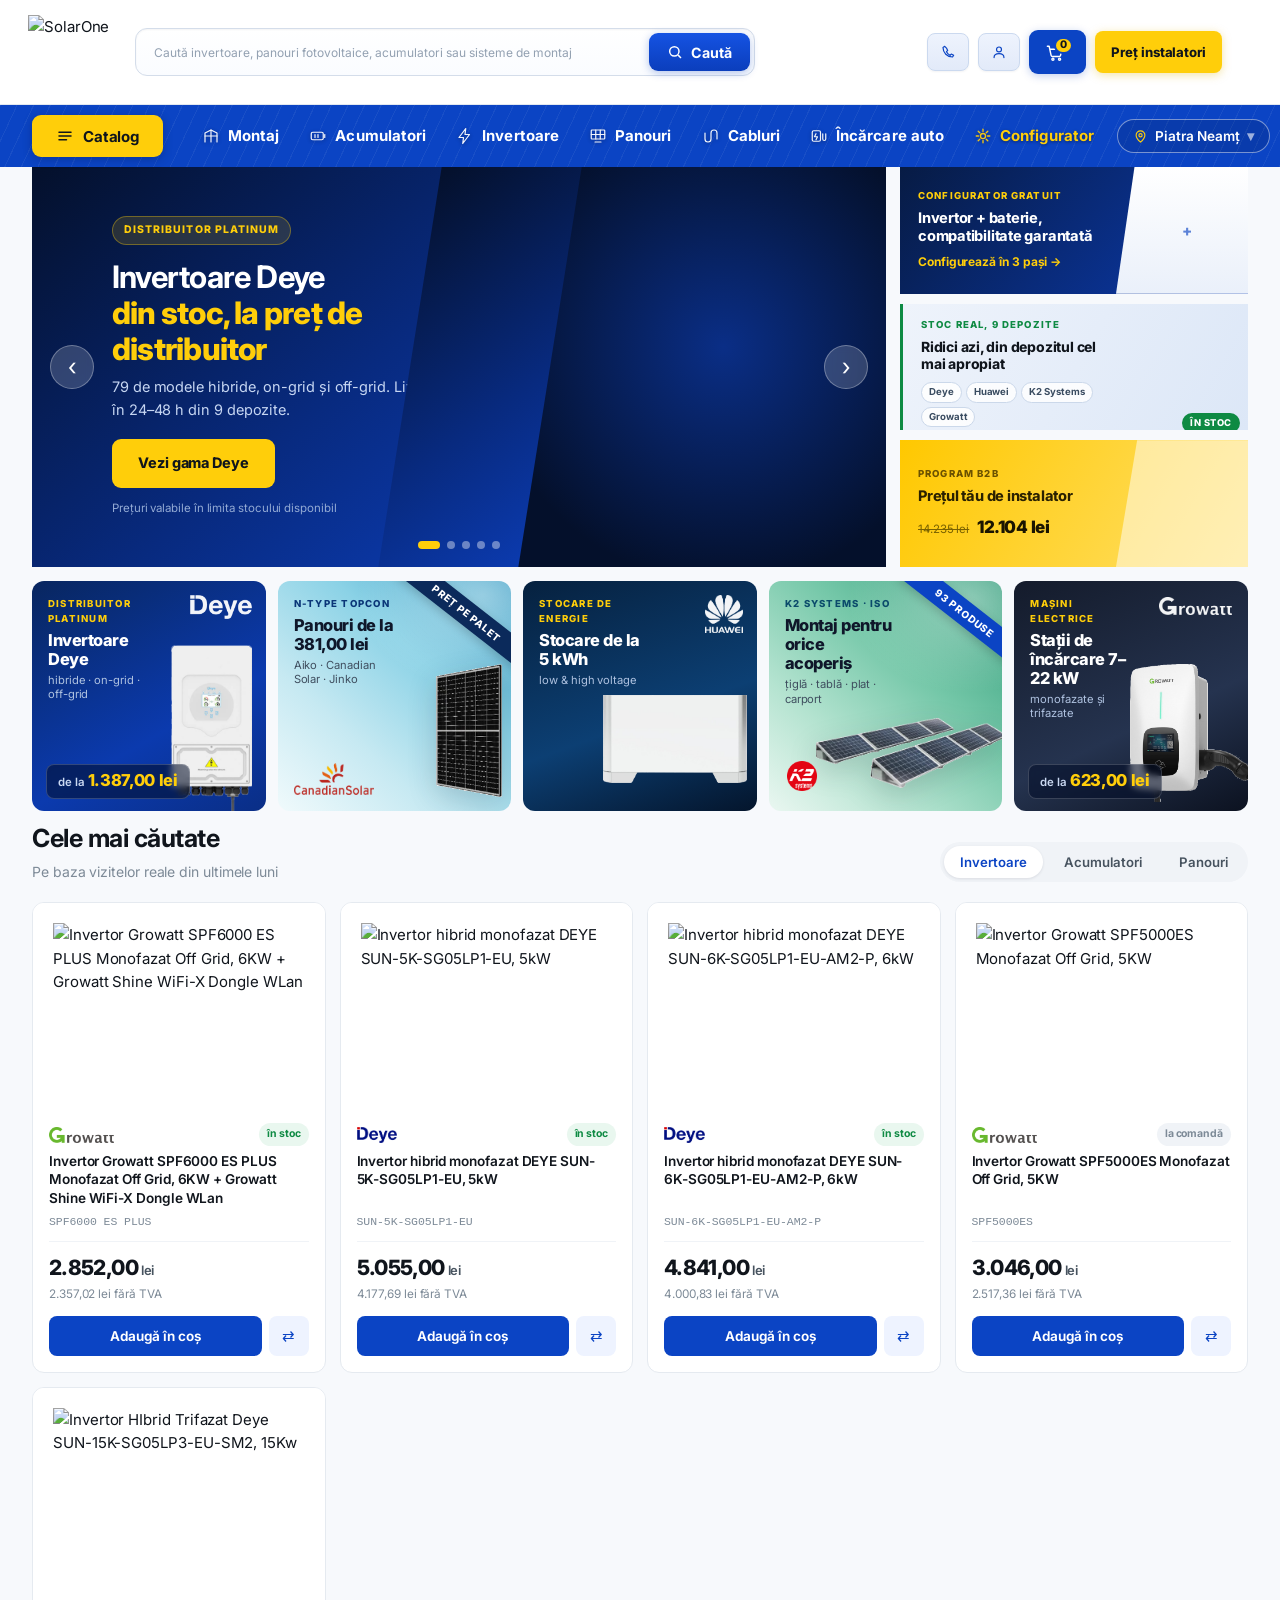
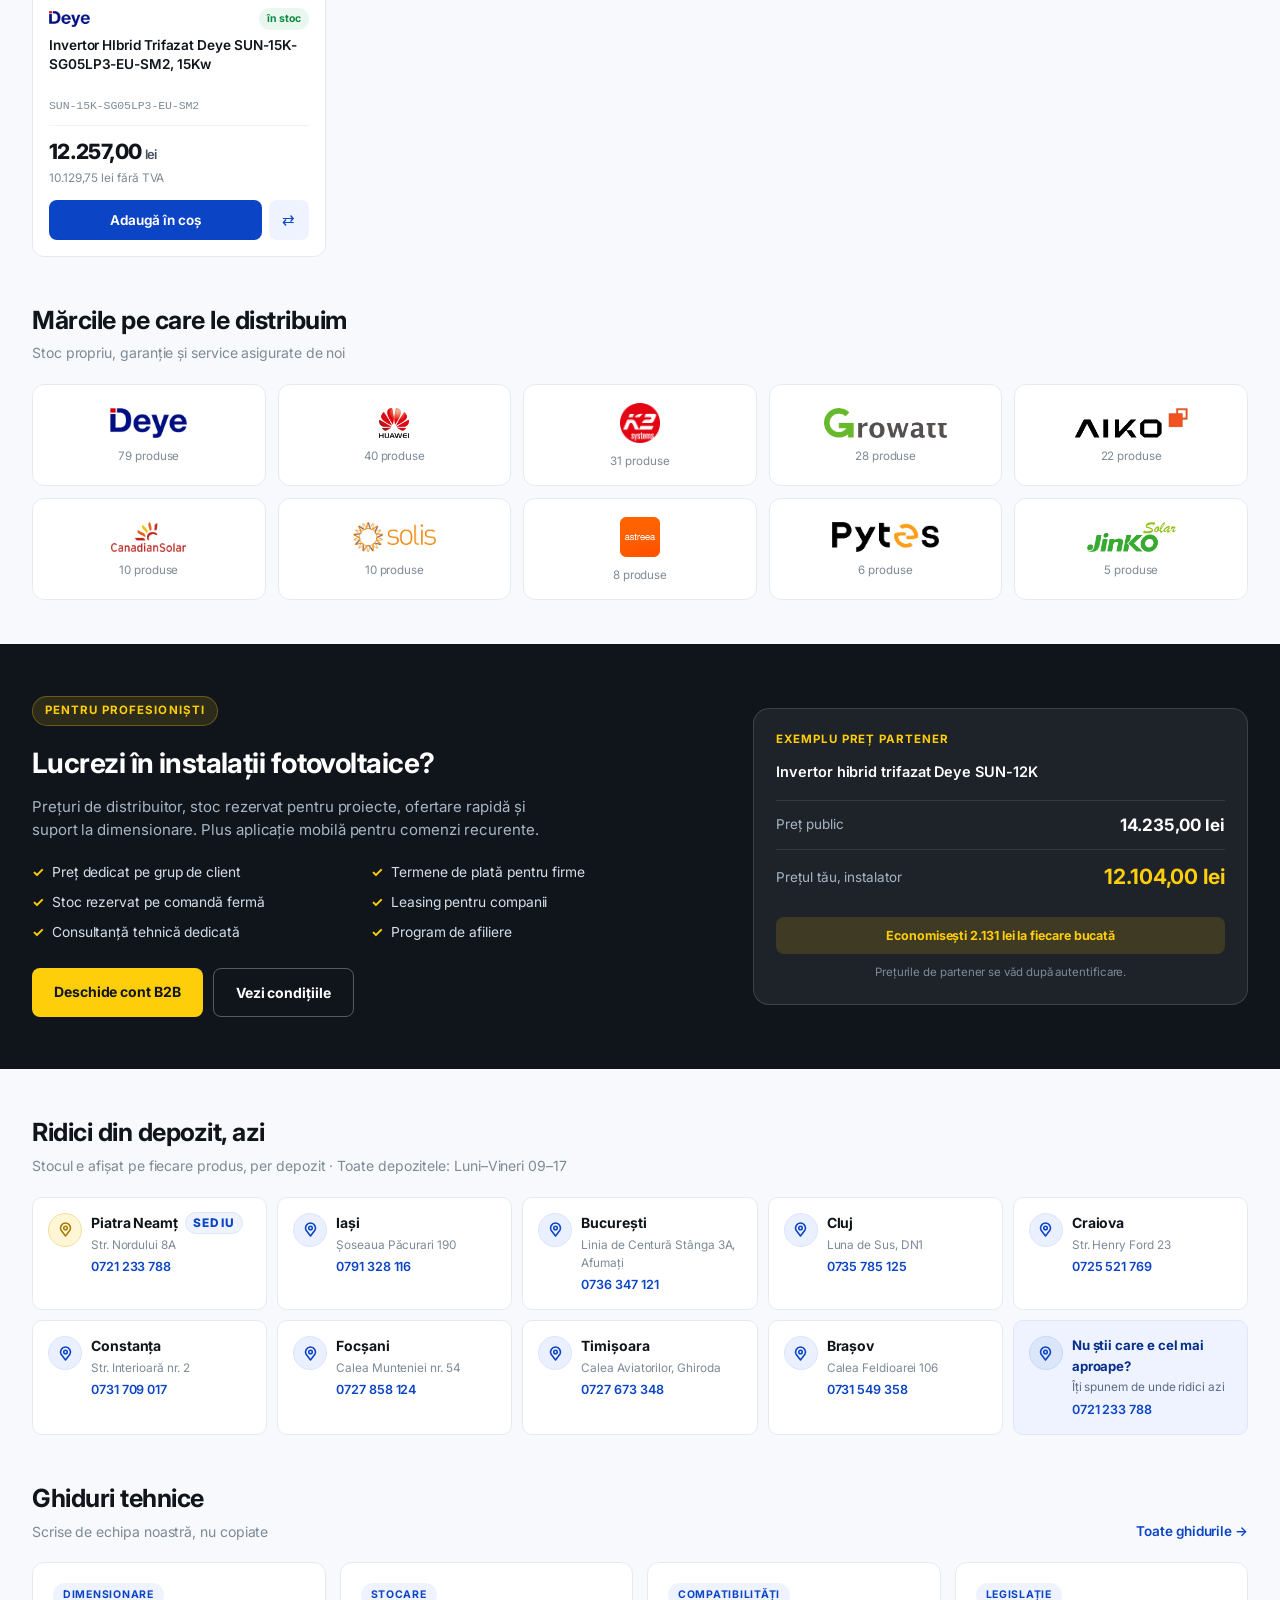
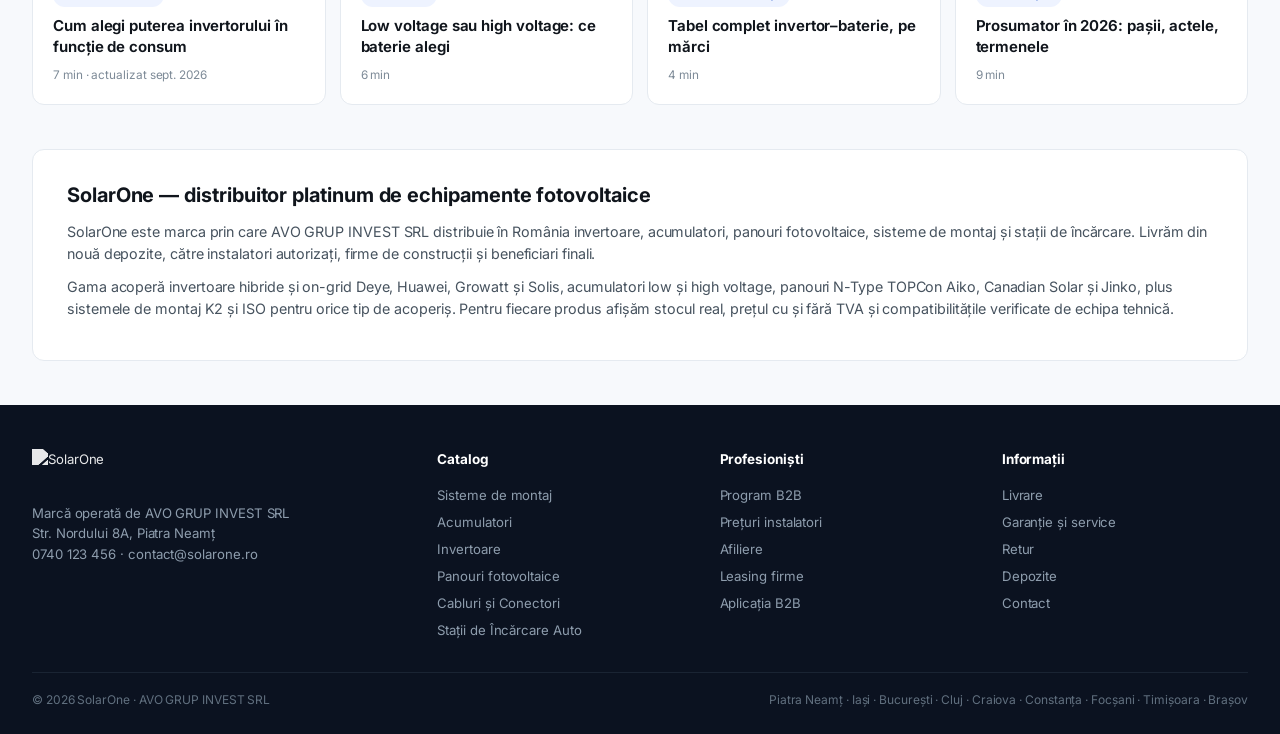
==== index.html @ beed2ec3 "Subliniera butonului si rama meniului devin o singura linie Capatul de jos al butonului coincide exa" ====
<!DOCTYPE html>
<html lang="ro"><head>
<meta charset="utf-8"><meta name="viewport" content="width=device-width,initial-scale=1">
<meta name="robots" content="noindex, nofollow">
<title>SolarOne — Distribuitor platinum echipamente fotovoltaice</title>
<link rel="preconnect" href="https://fonts.googleapis.com"><link rel="preconnect" href="https://fonts.gstatic.com" crossorigin>
<link href="https://fonts.googleapis.com/css2?family=Inter:wght@400;500;600;700;800&display=swap" rel="stylesheet">
<link rel="stylesheet" href="stil-v2.css">
</head><body>

<!-- ================= ANTET ================= -->
<header class="hd"><div class="wrap hd-in">
  <a class="logo" href="index.html"><img src="https://www.solarone.ro/image/catalog/Solar%20One-%20Sisteme%20Fotovoltaice%20Logo.png" alt="SolarOne"></a>

  <div class="srch">
    <input id="q" autocomplete="off" placeholder="Caută invertoare, panouri fotovoltaice, acumulatori sau sisteme de montaj">
    <button class="s-btn"><svg viewBox="0 0 24 24" fill="none" stroke="currentColor" stroke-width="2.2"><circle cx="11" cy="11" r="7"/><path d="m21 21-4.3-4.3"/></svg> Caută</button>
    <div class="s-res" id="res"></div>
  </div>

  <div class="hd-act">

    <a class="hb hb-ghost" href="#">
      <svg viewBox="0 0 24 24" fill="none" stroke="currentColor" stroke-width="1.8" stroke-linecap="round" stroke-linejoin="round"><path d="M4.5 5.2c0 8 6.3 14.3 14.3 14.3l1.7-2.6-3.6-1.8-1.8 1.8a13 13 0 0 1-5.4-5.4l1.8-1.8-1.8-3.6L7.1 3.5 4.5 5.2Z"/></svg>
      <span>Contact</span>
    </a>

    <a class="hb hb-ghost" href="#">
      <svg viewBox="0 0 24 24" fill="none" stroke="currentColor" stroke-width="1.8" stroke-linecap="round" stroke-linejoin="round"><circle cx="12" cy="8.2" r="3.7"/><path d="M4.6 20.4c0-3.8 3.6-5.9 7.4-5.9s7.4 2.1 7.4 5.9"/></svg>
      <span>Autentificare</span>
    </a>

    <a class="hb hb-cart" href="#">
      <span class="hb-ic">
        <svg viewBox="0 0 24 24" fill="none" stroke="currentColor" stroke-width="1.8" stroke-linecap="round" stroke-linejoin="round"><path d="M3 4h2.2l2.5 11.6a1.8 1.8 0 0 0 1.8 1.4h8.3a1.8 1.8 0 0 0 1.8-1.4L21.4 8H6.2"/><circle cx="10" cy="20.4" r="1.3"/><circle cx="18.4" cy="20.4" r="1.3"/></svg>
        <em class="hb-count">0</em>
      </span>
      <span class="hb-t"><b>Coș</b><i>0 lei</i></span>
    </a>

    <a class="b2b" href="b2b.html">Preț instalatori</a>

  </div>
<div class="energy-line"></div>
</header>

<!-- ================= NAVIGARE ================= -->
<nav class="nav"><div class="wrap nav-in">

  <div class="cat-panel" id="catPanel">
    <div class="cp-in">

      <aside class="cp-list">
        <button class="cp-item on" data-c="0"><span class="cp-ic"><svg viewBox="0 0 24 24" fill="none" stroke="currentColor" stroke-width="1.6" stroke-linecap="round" stroke-linejoin="round"><rect x="2.5" y="4" width="19" height="12.5" rx="1.4"/><path d="M2.5 10.2h19M9 4v12.5M15 4v12.5M8.5 20.5h7M12 16.5v4"/></svg></span><span class="cp-n">Panouri fotovoltaice</span><span class="cp-c">40</span><span class="cp-ar">›</span></button><button class="cp-item" data-c="1"><span class="cp-ic"><svg viewBox="0 0 24 24" fill="none" stroke="currentColor" stroke-width="1.6" stroke-linecap="round" stroke-linejoin="round"><rect x="4" y="3" width="16" height="18" rx="2.4"/><path d="M13 7l-4 5.5h3L11 17l4-5.5h-3L13 7Z"/></svg></span><span class="cp-n">Invertoare</span><span class="cp-c">81</span><span class="cp-ar">›</span></button><button class="cp-item" data-c="2"><span class="cp-ic"><svg viewBox="0 0 24 24" fill="none" stroke="currentColor" stroke-width="1.6" stroke-linecap="round" stroke-linejoin="round"><rect x="2.5" y="7" width="15" height="10" rx="2.2"/><path d="M20.5 10.5v3"/><path d="M6 10.5v3M9.5 10.5v3M13 10.5v3"/></svg></span><span class="cp-n">Acumulatori</span><span class="cp-c">83</span><span class="cp-ar">›</span></button><button class="cp-item" data-c="3"><span class="cp-ic"><svg viewBox="0 0 24 24" fill="none" stroke="currentColor" stroke-width="1.6" stroke-linecap="round" stroke-linejoin="round"><circle cx="12" cy="8" r="3.2"/><path d="M12 1.8v1.6M12 12.6v1.6M18.2 8h-1.6M7.4 8H5.8M16.4 3.6l-1.1 1.1M8.7 11.3l-1.1 1.1M16.4 12.4l-1.1-1.1M8.7 4.7 7.6 3.6"/><path d="M3 21h18l-2.5-5h-13L3 21Z"/></svg></span><span class="cp-n">Sisteme fotovoltaice</span><span class="cp-c">11</span><span class="cp-ar">›</span></button><button class="cp-item" data-c="4"><span class="cp-ic"><svg viewBox="0 0 24 24" fill="none" stroke="currentColor" stroke-width="1.6" stroke-linecap="round" stroke-linejoin="round"><rect x="2.5" y="4" width="19" height="13" rx="2"/><path d="m6.5 13 3-4 2.6 2.8L16 7.5"/><path d="M8.5 20.5h7"/></svg></span><span class="cp-n">Sisteme de Monitorizare</span><span class="cp-c">12</span><span class="cp-ar">›</span></button><button class="cp-item" data-c="5"><span class="cp-ic"><svg viewBox="0 0 24 24" fill="none" stroke="currentColor" stroke-width="1.6" stroke-linecap="round" stroke-linejoin="round"><path d="M12 2.8 20 6v6.2c0 4.9-3.4 8.1-8 9.2-4.6-1.1-8-4.3-8-9.2V6l8-3.2Z"/><path d="m9.2 12 2 2 3.6-4"/></svg></span><span class="cp-n">Sigurante,Protectii, Optimizatoare</span><span class="cp-c">18</span><span class="cp-ar">›</span></button><button class="cp-item" data-c="6"><span class="cp-ic"><svg viewBox="0 0 24 24" fill="none" stroke="currentColor" stroke-width="1.6" stroke-linecap="round" stroke-linejoin="round"><path d="M3 20h18M6 20V9l6-4 6 4v11"/><path d="M6 13h12M12 5v15"/></svg></span><span class="cp-n">Sisteme de montaj</span><span class="cp-c">93</span><span class="cp-ar">›</span></button><button class="cp-item" data-c="7"><span class="cp-ic"><svg viewBox="0 0 24 24" fill="none" stroke="currentColor" stroke-width="1.6" stroke-linecap="round" stroke-linejoin="round"><path d="M5 3v6a4 4 0 0 0 8 0V3"/><path d="M7 3v3M11 3v3"/><path d="M9 15v2a4 4 0 0 0 8 0v-5"/><path d="M15 12h4"/></svg></span><span class="cp-n">Cabluri și Conectori</span><span class="cp-c">33</span><span class="cp-ar">›</span></button><button class="cp-item" data-c="8"><span class="cp-ic"><svg viewBox="0 0 24 24" fill="none" stroke="currentColor" stroke-width="1.6" stroke-linecap="round" stroke-linejoin="round"><rect x="3" y="4" width="11" height="16" rx="2"/><path d="M8.6 8.5 6.4 12.6h3.4L7.8 16.5"/><path d="M17 8v8a2.2 2.2 0 0 0 4.4 0V11l-2.2-3"/></svg></span><span class="cp-n">Stații de Încărcare Auto</span><span class="cp-c">20</span><span class="cp-ar">›</span></button><button class="cp-item" data-c="9"><span class="cp-ic"><svg viewBox="0 0 24 24" fill="none" stroke="currentColor" stroke-width="1.6" stroke-linecap="round" stroke-linejoin="round"><path d="M2.5 11 12 5l9.5 6"/><path d="M5 11v9M19 11v9"/><path d="M7.5 17.5h9"/><path d="M9 20.5v-2M15 20.5v-2"/></svg></span><span class="cp-n">Carport</span><span class="cp-c">4</span><span class="cp-ar">›</span></button>
        <a class="cp-all" href="categorie.html">Vezi tot catalogul →</a>
      </aside>

      <div class="cp-body">
        <div class="cp-pane on" data-p="0"><div class="cp-head"><h4>Panouri fotovoltaice</h4><a href="#">Toate cele 40 produse →</a></div><div class="cp-cols"><div class="cp-col"><a class="cp-k" href="categorie.html">Panouri fotovoltaice Aiko Solar <span>22</span></a></div><div class="cp-col"><a class="cp-k" href="categorie.html">Panouri fotovoltaice Canadian Solar <span>10</span></a></div><div class="cp-col"><a class="cp-k" href="categorie.html">Panouri fotovoltaice Jinko Solar <span>5</span></a></div><div class="cp-col"><a class="cp-k" href="categorie.html">Panouri fotovoltaice Longi Solar <span>1</span></a></div><div class="cp-col"><a class="cp-k" href="categorie.html">Panouri fotovoltaice Tongwei <span>1</span></a></div><div class="cp-col"><a class="cp-k" href="categorie.html">Panouri fotovoltaice Ulica Solar <span>1</span></a></div></div><div class="cp-prods"><span class="cp-pt">Cele mai căutate</span><div class="cp-pg"><a class="cp-p" href="produs.html"><img src="https://www.solarone.ro/image/catalog/output_images/panou-fotovoltaic-460w-canadian-solar-cs6-2-48td-460-n-type-topcon.jpg" alt="" loading="lazy"><span class="cp-pn">Panou fotovoltaic 460W Canadian Solar CS6.2-48TD-460, N-Type TOPCon, Rama neagra</span><span class="cp-pp">445,00 lei</span></a><a class="cp-p" href="produs.html"><img src="https://www.solarone.ro/image/catalog/output_images/panou-fotovoltaic-600w-aiko-aiko-a600-mah72mw-n-type-monocristalin.jpg" alt="" loading="lazy"><span class="cp-pn">Panou fotovoltaic 600W, Aiko, AIKO-A600-MAH72Mw, N-Type, Monocristalin</span><span class="cp-pp">550,00 lei</span></a><a class="cp-p" href="produs.html"><img src="https://www.solarone.ro/image/catalog/output_images/Panou-fotovoltaic-620W-Canadian-Solar-CS6-2-66TB-620W-N-type-TOPCon-1.png" alt="" loading="lazy"><span class="cp-pn">Panou fotovoltaic 620W Canadian Solar CS6.2-66TB-620W,Bifacial, N-type TOPCon</span><span class="cp-pp">599,00 lei</span></a><a class="cp-p" href="produs.html"><img src="https://www.solarone.ro/image/catalog/output_images/Panou-fotovoltaic-450W-Canadian-Solar-CS6-2-48TD-450-N-Type-TOPCon-All-Black.png" alt="" loading="lazy"><span class="cp-pn">Panou fotovoltaic 450W Canadian Solar CS6.2-48TD-450, N-Type TOPCon, All Black</span><span class="cp-pp">448,00 lei</span></a></div></div></div><div class="cp-pane" data-p="1"><div class="cp-head"><h4>Invertoare</h4><a href="#">Toate cele 81 produse →</a></div><div class="cp-cols"><div class="cp-col"><a class="cp-k" href="categorie.html">Invertoare Deye <span>31</span></a><div class="cp-subs"><a href="categorie.html">Invertoare Deye monofazate hibride <span>8</span></a><a href="categorie.html">Invertoare Deye trifazate On-Grid <span>6</span></a><a href="categorie.html">Invertoare Deye trifazate hibride <span>17</span></a><a href="categorie.html">Soluții de stocare Deye <span>31</span></a></div></div><div class="cp-col"><a class="cp-k" href="categorie.html">Invertoare Huawei <span>23</span></a><div class="cp-subs"><a href="categorie.html">Invertoare Huawei monofazate hibride <span>5</span></a><a href="categorie.html">Invertoare Huawei trifazate <span>18</span></a></div></div><div class="cp-col"><a class="cp-k" href="categorie.html">Invertoare Growatt <span>13</span></a><div class="cp-subs"><a href="categorie.html">Invertoare Growatt monofazate <span>5</span></a><a href="categorie.html">Invertoare Growatt trifazate <span>8</span></a></div></div><div class="cp-col"><a class="cp-k" href="categorie.html">Invertoare Solis/Pytes <span>10</span></a><div class="cp-subs"><a href="categorie.html">Invertoare Solis monofazate hibride <span>2</span></a><a href="categorie.html">Invertoare Solis trifazate hibride <span>6</span></a><a href="categorie.html">Invertoare Solis trifazate <span>2</span></a></div></div></div><div class="cp-prods"><span class="cp-pt">Cele mai căutate</span><div class="cp-pg"><a class="cp-p" href="produs.html"><img src="https://www.solarone.ro/image/catalog/output_images/invertor-growatt-spf6000-es-plus-monofazat-off-grid-6kw-growatt-shine-wifi-x-dongle-wlan.jpg" alt="" loading="lazy"><span class="cp-pn">Invertor Growatt SPF6000 ES PLUS Monofazat Off Grid, 6KW + Growatt Shine WiFi-X Dongle WLan</span><span class="cp-pp">2.852,00 lei</span></a><a class="cp-p" href="produs.html"><img src="https://www.solarone.ro/image/catalog/output_images/invertor-hibrid-monofazat-deye-sun-5k-sg03lp1-eu-5kw.jpg" alt="" loading="lazy"><span class="cp-pn">Invertor hibrid monofazat DEYE SUN-5K-SG05LP1-EU, 5kW</span><span class="cp-pp">5.055,00 lei</span></a><a class="cp-p" href="produs.html"><img src="https://www.solarone.ro/image/catalog/output_images/Invertor-hibrid-monofazat-DEYE-SUN-6K-SG05LP1-EU-AM2-P-6kW-1.png" alt="" loading="lazy"><span class="cp-pn">Invertor hibrid monofazat DEYE SUN-6K-SG05LP1-EU-AM2-P, 6kW</span><span class="cp-pp">4.841,00 lei</span></a><a class="cp-p" href="produs.html"><img src="https://www.solarone.ro/image/catalog/output_images/invertor-growatt-spf5000es-monofazat-off-grid-5kw.jpg" alt="" loading="lazy"><span class="cp-pn">Invertor Growatt SPF5000ES Monofazat Off Grid, 5KW</span><span class="cp-pp">3.046,00 lei</span></a></div></div></div><div class="cp-pane" data-p="2"><div class="cp-head"><h4>Acumulatori</h4><a href="#">Toate cele 83 produse →</a></div><div class="cp-cols"><div class="cp-col"><a class="cp-k" href="categorie.html">Acumulatori Deye <span>40</span></a><div class="cp-subs"><a href="categorie.html">Pachete invertor și acumulatori Deye <span>5</span></a><a href="categorie.html">Acumulatori Deye Low Voltage <span>9</span></a><a href="categorie.html">Acumulatori Deye High Voltage <span>18</span></a><a href="categorie.html">Unități de control Deye pentru acumulatori <span>3</span></a></div></div><div class="cp-col"><a class="cp-k" href="categorie.html">Acumulatori Huawei <span>13</span></a></div><div class="cp-col"><a class="cp-k" href="categorie.html">Acumulatori Pytes <span>10</span></a></div><div class="cp-col"><a class="cp-k" href="categorie.html">Acumulatori Growatt <span>8</span></a></div><div class="cp-col"><a class="cp-k" href="categorie.html">Acumulatori Felicity Solar <span>5</span></a></div><div class="cp-col"><a class="cp-k" href="categorie.html">Acumulatori Dyness <span>3</span></a></div><div class="cp-col"><a class="cp-k" href="categorie.html">Acumulatori Enershare <span>2</span></a></div><div class="cp-col"><a class="cp-k" href="categorie.html">Acumulatori ATMOCE <span>2</span></a></div><div class="cp-col"><a class="cp-k" href="categorie.html">Acumulatori PCENERSYS <span>2</span></a></div><div class="cp-col"><a class="cp-k" href="categorie.html">Acumulatori Hailei <span>2</span></a></div></div><div class="cp-prods"><span class="cp-pt">Cele mai căutate</span><div class="cp-pg"><a class="cp-p" href="produs.html"><img src="https://www.solarone.ro/image/catalog/output_images/acumulator-deye-se-g5-1pro-b-5-12-kwh-low-voltage.jpg" alt="" loading="lazy"><span class="cp-pn">Acumulator Deye SE-G5.1PRO-B, 5.12 kWh low-voltage</span><span class="cp-pp">4.450,00 lei</span></a><a class="cp-p" href="produs.html"><img src="https://www.solarone.ro/image/catalog/output_images/acumulator-huawei-luna2000-5kw-e0-lifepo4-5-0-kwh.jpg" alt="" loading="lazy"><span class="cp-pn">Acumulator Huawei LUNA2000-5KW-E0, LifePo4, 5.0 kWh</span><span class="cp-pp">11.925,00 lei</span></a><a class="cp-p" href="produs.html"><img src="https://www.solarone.ro/image/catalog/output_images/acumulator-deye-litiu-lifepo4-bos-g-512-kwh-PACK5.1.jpeg" alt="" loading="lazy"><span class="cp-pn">Acumulator Deye BOS-G (PACK5.1), 5.12 kWh high-voltage</span><span class="cp-pp">4.799,00 lei</span></a><a class="cp-p" href="produs.html"><img src="https://www.solarone.ro/image/catalog/output_images/acumulator-pytes-litiu-lifepo4-e-box-48100r-48v-5-12kwh.jpg" alt="" loading="lazy"><span class="cp-pn">Acumulator Pytes Litiu LifePo4 E-BOX-48100R, 48V 5.12kWh</span><span class="cp-pp">4.444,00 lei</span></a></div></div></div><div class="cp-pane" data-p="3"><div class="cp-head"><h4>Sisteme fotovoltaice</h4><a href="#">Toate cele 11 produse →</a></div><div class="cp-cols"><div class="cp-col"><a class="cp-k" href="categorie.html">Sisteme fotovoltaice fără montaj <span>10</span></a><div class="cp-subs"><a href="categorie.html">Pachet invertor și panouri solare fără montaj <span>3</span></a><a href="categorie.html">Pachet invertor și acumulatori fără montaj <span>6</span></a></div></div><div class="cp-col"><a class="cp-k" href="categorie.html">Sisteme fotovoltaice cu montaj <span>10</span></a><div class="cp-subs"><a href="categorie.html">Sisteme fotovoltaice cu montaj monofazate <span>2</span></a><a href="categorie.html">Sisteme fotovoltaice cu montaj trifazate <span>8</span></a></div></div></div><div class="cp-prods"><span class="cp-pt">Cele mai căutate</span><div class="cp-pg"><a class="cp-p" href="produs.html"><img src="https://www.solarone.ro/image/catalog/output_images/Sistem-fotovoltaic-monofazat-complet-5-98-kWp-cu-montaj-inclus-invertor-hibrid-DEYE-6kW-pregătit-pentru-prosumator-5-1.png" alt="" loading="lazy"><span class="cp-pn">Sistem fotovoltaic 6kW monofazat, complet, cu montaj inclus</span><span class="cp-pp">22.557,00 lei</span></a><a class="cp-p" href="produs.html"><img src="https://www.solarone.ro/image/catalog/output_images/sistem-fotovoltaic-trifazat-10kw-deye-montaj-inclus-7.png" alt="" loading="lazy"><span class="cp-pn">Sistem fotovoltaic 10kW trifazat cu montaj inclus – invertor hibrid DEYE (fără stocare)</span><span class="cp-pp">38.110,00 lei</span></a><a class="cp-p" href="produs.html"><img src="https://www.solarone.ro/image/catalog/output_images/sistem-fotovoltaic-trifazat-10kw-montaj-inclus-deye-rw-16-6.png" alt="" loading="lazy"><span class="cp-pn">Sistem fotovoltaic 10kW trifazat cu montaj inclus – invertor hibrid DEYE + stocare 16 kWh</span><span class="cp-pp">49.440,00 lei</span></a><a class="cp-p" href="produs.html"><img src="https://www.solarone.ro/image/catalog/output_images/Sistem-fotovoltaic-monofazat-complet-5-98-kWp-cu-montaj-inclus-invertor-Growatt-SPF-6000-ES-PLUS-Off-grid-monofazat-WiFi-X-Dongle-WLAN-acumulator-Pytes-5-12KwH.png" alt="" loading="lazy"><span class="cp-pn">Sistem fotovoltaic 6kW OFF-GRID, monofazat complet cu montaj inclus</span><span class="cp-pp">23.690,00 lei</span></a></div></div></div><div class="cp-pane" data-p="4"><div class="cp-head"><h4>Sisteme de Monitorizare</h4><a href="#">Toate cele 12 produse →</a></div><div class="cp-cols"><div class="cp-empty">Categorie fără subcategorii — vezi direct lista de produse.</div></div><div class="cp-prods"><span class="cp-pt">Cele mai căutate</span><div class="cp-pg"><a class="cp-p" href="produs.html"><img src="https://www.solarone.ro/image/catalog/output_images/contor-inteligent-monofazat-huawei-ddsu666-h-100a.jpg" alt="" loading="lazy"><span class="cp-pn">Contor inteligent monofazat Huawei DDSU666-H 100A</span><span class="cp-pp">597,00 lei</span></a><a class="cp-p" href="produs.html"><img src="https://www.solarone.ro/image/catalog/output_images/contor-inteligent-dtsu666-h-trifazat-0.png" alt="" loading="lazy"><span class="cp-pn">Contor Inteligent DTSU666-H Trifazat 250A/50mA</span><span class="cp-pp">938,00 lei</span></a><a class="cp-p" href="produs.html"><img src="https://www.solarone.ro/image/catalog/output_images/contor-inteligent-smart-meter-growatt-trifazat-smart-power-meter-tpm-c-chint-dtsu666.jpg" alt="" loading="lazy"><span class="cp-pn">Contor inteligent (Smart meter) Growatt, trifazat Smart Power Meter TPM-C - CHiNT DTSU666</span><span class="cp-pp">778,00 lei</span></a><a class="cp-p" href="produs.html"><img src="https://www.solarone.ro/image/catalog/output_images/contor-trifazat-indirect-huawei-dtsu666-fe-pentru-statie-electrica-huawei.jpg" alt="" loading="lazy"><span class="cp-pn">Contor trifazat indirect Huawei DTSU666-FE pentru stație electrică HUAWEI</span><span class="cp-pp">1.426,00 lei</span></a></div></div></div><div class="cp-pane" data-p="5"><div class="cp-head"><h4>Sigurante,Protectii, Optimizatoare</h4><a href="#">Toate cele 18 produse →</a></div><div class="cp-cols"><div class="cp-empty">Categorie fără subcategorii — vezi direct lista de produse.</div></div><div class="cp-prods"><span class="cp-pt">Cele mai căutate</span><div class="cp-pg"><a class="cp-p" href="produs.html"><img src="https://www.solarone.ro/image/catalog/output_images/smart-pv-optimizer-sun2000-450w-p2.jpg" alt="" loading="lazy"><span class="cp-pn">Optimizator Huawei (Smart PV Optimizer) 450W SUN2000-450W-P2</span><span class="cp-pp">234,00 lei</span></a><a class="cp-p" href="produs.html"><img src="https://www.solarone.ro/image/catalog/output_images/tub-copex-ignifug-cu-fir-de-tragere-diametru-25mm-lungime-50m.jpg" alt="" loading="lazy"><span class="cp-pn">Tub Copex ignifug cu fir de tragere, diametru 25mm, lungime 50m</span><span class="cp-pp">135,00 lei</span></a><a class="cp-p" href="produs.html"><img src="https://www.solarone.ro/image/catalog/output_images/optimizator-tigo-ts4-a-o-cablu-mc4-1-2m.jpg" alt="" loading="lazy"><span class="cp-pn">Optimizator Tigo TS4-A-O, cablu MC4 1,2m</span><span class="cp-pp">297,00 lei</span></a><a class="cp-p" href="produs.html"><img src="https://www.solarone.ro/image/catalog/output_images/tub-copex-ignifug-cu-fir-de-tragere-diametru-32mm-lungime-50m.jpg" alt="" loading="lazy"><span class="cp-pn">Tub Copex ignifug cu fir de tragere, diametru 32mm, lungime 50m</span><span class="cp-pp">172,00 lei</span></a></div></div></div><div class="cp-pane" data-p="6"><div class="cp-head"><h4>Sisteme de montaj</h4><a href="#">Toate cele 93 produse →</a></div><div class="cp-cols"><div class="cp-col"><a class="cp-k" href="categorie.html">Alte sisteme de montaj fotovoltaice <span>46</span></a></div><div class="cp-col"><a class="cp-k" href="categorie.html">Sisteme de montaj K2 <span>31</span></a></div><div class="cp-col"><a class="cp-k" href="categorie.html">Sisteme de montaj ISO <span>19</span></a></div><div class="cp-col"><a class="cp-k" href="categorie.html">Sisteme de montaj Profil tip H <span>10</span></a></div><div class="cp-col"><a class="cp-k" href="categorie.html">Kituri complete sisteme de montaj <span>3</span></a></div></div><div class="cp-prods"><span class="cp-pt">Cele mai căutate</span><div class="cp-pg"><a class="cp-p" href="produs.html"><img src="https://www.solarone.ro/image/catalog/output_images/sistem-de-montaj-panouri-fotovoltaice-pi-057-2.png" alt="" loading="lazy"><span class="cp-pn">Sistem de montaj panouri fotovoltaice, PI-057.1</span><span class="cp-pp">1.069,00 lei</span></a><a class="cp-p" href="produs.html"><img src="https://www.solarone.ro/image/catalog/output_images/sistem-de-montaj-panouri-fotovoltaice-click-in-pb-092-2-1-set-l2818-25dge-orizontal-x5.png" alt="" loading="lazy"><span class="cp-pn">Sistem de montaj panouri fotovoltaice click-in, PB-092.2 1 SET L2818 25DGE Orizontal</span><span class="cp-pp">884,00 lei</span></a><a class="cp-p" href="produs.html"><img src="https://www.solarone.ro/image/catalog/output_images/sistem-de-montaj-panouri-fotovoltaice-click-in-pb-092-2-1-set-l2818-25dge-orizontal-x5.png" alt="" loading="lazy"><span class="cp-pn">Sistem de montaj panouri fotovoltaice click-in, PB-094 1 SET L2818 15DGE Orizontal</span><span class="cp-pp">884,00 lei</span></a><a class="cp-p" href="produs.html"><img src="https://www.solarone.ro/image/catalog/output_images/sistem-de-montaj-panouri-fotovoltaice-pb-098-montare-acoperis-plat.jpg" alt="" loading="lazy"><span class="cp-pn">Sistem de montaj panouri fotovoltaice PB-098, montare acoperis plat</span><span class="cp-pp">375,00 lei</span></a></div></div></div><div class="cp-pane" data-p="7"><div class="cp-head"><h4>Cabluri și Conectori</h4><a href="#">Toate cele 33 produse →</a></div><div class="cp-cols"><div class="cp-empty">Categorie fără subcategorii — vezi direct lista de produse.</div></div><div class="cp-prods"><span class="cp-pt">Cele mai căutate</span><div class="cp-pg"><a class="cp-p" href="produs.html"><img src="https://www.solarone.ro/image/catalog/output_images/cablu-pentru-panouri-solare-6-mm2-h1z2z2-k-rosu-topsolar-cca-s1d2a1.jpg" alt="" loading="lazy"><span class="cp-pn">Cablu pentru panouri solare 6 mm², H1Z2Z2-K, rosu,TopSolar Cca-s1d2a1</span><span class="cp-pp">9,70 lei</span></a><a class="cp-p" href="produs.html"><img src="https://www.solarone.ro/image/catalog/output_images/cablu-pentru-panouri-solare-6-mm2-h1z2z2-k-negru-topsolar-cca-s1d2a1.jpg" alt="" loading="lazy"><span class="cp-pn">Cablu pentru panouri solare 6 mm², H1Z2Z2-K, negru, TopSolar Cca-s1d2a1</span><span class="cp-pp">9,70 lei</span></a><a class="cp-p" href="produs.html"><img src="https://www.solarone.ro/image/catalog/output_images/cablu-rv-k-5x6-mmp.jpg" alt="" loading="lazy"><span class="cp-pn">Cablu RV-K 5x6 mmp</span><span class="cp-pp">35,00 lei</span></a><a class="cp-p" href="produs.html"><img src="https://www.solarone.ro/image/catalog/output_images/tub-copex-ignifug-cu-fir-de-tragere-diametru-25mm-lungime-50m.jpg" alt="" loading="lazy"><span class="cp-pn">Tub Copex ignifug cu fir de tragere, diametru 25mm, lungime 50m</span><span class="cp-pp">135,00 lei</span></a></div></div></div><div class="cp-pane" data-p="8"><div class="cp-head"><h4>Stații de Încărcare Auto</h4><a href="#">Toate cele 20 produse →</a></div><div class="cp-cols"><div class="cp-col"><a class="cp-k" href="categorie.html">Stații de încărcare auto trifazate <span>14</span></a></div><div class="cp-col"><a class="cp-k" href="categorie.html">Stații de încărcare auto monofazate <span>5</span></a></div><div class="cp-col"><a class="cp-k" href="categorie.html">Stații de încărcare auto Deye <span>5</span></a></div></div><div class="cp-prods"><span class="cp-pt">Cele mai căutate</span><div class="cp-pg"><a class="cp-p" href="produs.html"><img src="https://www.solarone.ro/image/catalog/output_images/statie-de-incarcare-auto-trifazata-huawei-scharger-22kt-s0-type-2-22kw.jpg" alt="" loading="lazy"><span class="cp-pn">Statie de incarcare auto trifazata Huawei SCharger-22KT-S0, TYPE 2, 22kW</span><span class="cp-pp">3.790,00 lei</span></a><a class="cp-p" href="produs.html"><img src="https://www.solarone.ro/image/catalog/output_images/Statie-de-incarcare-Auto-Deye-11-KW-SUN-EVSE11K01-EU-AC-trifazata-LoRa-Wi-FI-IP67.png" alt="" loading="lazy"><span class="cp-pn">Statie de incarcare Auto Deye , 11 KW,  SUN-EVSE11K01-EU-AC, trifazată, LoRa / Wi-Fi, IP67</span><span class="cp-pp">2.184,00 lei</span></a><a class="cp-p" href="produs.html"><img src="https://www.solarone.ro/image/catalog/output_images/incarcator-auto-electric-deye-sun-evse22k01-22kw-trifazat-01.png" alt="" loading="lazy"><span class="cp-pn">Încărcător auto electric DEYE SUN-EVSE22K01 – 22 kW, trifazat</span><span class="cp-pp">2.493,00 lei</span></a><a class="cp-p" href="produs.html"><img src="https://www.solarone.ro/image/catalog/output_images/statie-de-incarcare-auto-growatt-thor-22as-s-4g.jpg" alt="" loading="lazy"><span class="cp-pn">Statie de incarcare Auto Growatt, THOR 22AS-S 4G</span><span class="cp-pp">3.629,00 lei</span></a></div></div></div><div class="cp-pane" data-p="9"><div class="cp-head"><h4>Carport</h4><a href="#">Toate cele 4 produse →</a></div><div class="cp-cols"><div class="cp-empty">Categorie fără subcategorii — vezi direct lista de produse.</div></div><div class="cp-prods"><span class="cp-pt">Cele mai căutate</span><div class="cp-pg"><a class="cp-p" href="produs.html"><img src="https://www.solarone.ro/image/catalog/output_images/kit-carport-2-masini.jpg" alt="" loading="lazy"><span class="cp-pn">Kit CARPORT 2 masini</span><span class="cp-pp">38.290,00 lei</span></a><a class="cp-p" href="produs.html"><img src="https://www.solarone.ro/image/catalog/output_images/kit-carport-1-masina.jpg" alt="" loading="lazy"><span class="cp-pn">Kit CARPORT 1 masina</span><span class="cp-pp">29.313,00 lei</span></a><a class="cp-p" href="produs.html"><img src="https://www.solarone.ro/image/catalog/output_images/carport-wsc-2-masini.jpg" alt="" loading="lazy"><span class="cp-pn">CARPORT WSC 2 Masini</span><span class="cp-pp">20.685,00 lei</span></a><a class="cp-p" href="produs.html"><img src="https://www.solarone.ro/image/catalog/output_images/carport-wsc-1-masina.jpg" alt="" loading="lazy"><span class="cp-pn">CARPORT WSC 1 Masina</span><span class="cp-pp">17.417,00 lei</span></a></div></div></div>
      </div>

    </div>
  </div>

  <button class="cat-btn">
    <svg viewBox="0 0 24 24" fill="none" stroke="currentColor" stroke-width="2" stroke-linecap="round"><path d="M4 7h16M4 12h16M4 17h10"/></svg>
    Catalog
  </button>

  <ul class="nav-l">
    <li><a href="categorie.html"><span class="n-i"><svg viewBox="0 0 24 24" fill="none" stroke="currentColor" stroke-width="1.6" stroke-linecap="round" stroke-linejoin="round"><path d="M4 20V8l8-4 8 4v12"/><path d="M4 12h16M12 4v16"/></svg></span>Montaj</a><div class="mega"><div class="mega-in"><div class="mega-c"><h5>Subcategorii</h5><a href="#">Alte sisteme de montaj fotovoltaice <span>46</span></a><a href="#">Sisteme de montaj K2 <span>31</span></a><a href="#">Sisteme de montaj ISO <span>19</span></a><a href="#">Sisteme de montaj Profil tip H <span>10</span></a><a href="#">Kituri complete sisteme de montaj <span>3</span></a></div><div class="mega-c"><h5>Pe marcă</h5><a href="#">Deye <span>79</span></a><a href="#">Huawei <span>40</span></a><a href="#">K2 Systems <span>31</span></a><a href="#">Growatt <span>28</span></a><a href="#">Aiko Solar <span>22</span></a></div><div class="mega-p"><span class="mp-t">Ghid</span><b>Cum alegi din Sisteme de montaj</b><p>Criterii tehnice explicate de echipa noastră, nu texte copiate.</p><span class="mp-l">Citește ghidul →</span></div></div></div></li><li><a href="categorie.html"><span class="n-i"><svg viewBox="0 0 24 24" fill="none" stroke="currentColor" stroke-width="1.6" stroke-linecap="round" stroke-linejoin="round"><rect x="3" y="7" width="16" height="10" rx="2"/><path d="M21 10v4"/><path d="M8 10v4M12 10v4"/></svg></span>Acumulatori</a><div class="mega"><div class="mega-in"><div class="mega-c"><h5>Subcategorii</h5><a href="#">Acumulatori Deye <span>40</span></a><a href="#">Acumulatori Huawei <span>13</span></a><a href="#">Acumulatori Pytes <span>10</span></a><a href="#">Acumulatori Growatt <span>8</span></a><a href="#">Acumulatori Felicity Solar <span>5</span></a></div><div class="mega-c"><h5>Pe marcă</h5><a href="#">Deye <span>79</span></a><a href="#">Huawei <span>40</span></a><a href="#">K2 Systems <span>31</span></a><a href="#">Growatt <span>28</span></a><a href="#">Aiko Solar <span>22</span></a></div><div class="mega-p"><span class="mp-t">Ghid</span><b>Cum alegi din Acumulatori</b><p>Criterii tehnice explicate de echipa noastră, nu texte copiate.</p><span class="mp-l">Citește ghidul →</span></div></div></div></li><li><a href="categorie.html"><span class="n-i"><svg viewBox="0 0 24 24" fill="none" stroke="currentColor" stroke-width="1.6" stroke-linecap="round" stroke-linejoin="round"><path d="M13 2 4 14h6l-1 8 9-12h-6l1-8Z"/></svg></span>Invertoare</a><div class="mega"><div class="mega-in"><div class="mega-c"><h5>Subcategorii</h5><a href="#">Invertoare Deye <span>31</span></a><a href="#">Invertoare Huawei <span>23</span></a><a href="#">Invertoare Growatt <span>13</span></a><a href="#">Invertoare Solis/Pytes <span>10</span></a></div><div class="mega-c"><h5>Pe marcă</h5><a href="#">Deye <span>79</span></a><a href="#">Huawei <span>40</span></a><a href="#">K2 Systems <span>31</span></a><a href="#">Growatt <span>28</span></a><a href="#">Aiko Solar <span>22</span></a></div><div class="mega-p"><span class="mp-t">Ghid</span><b>Cum alegi din Invertoare</b><p>Criterii tehnice explicate de echipa noastră, nu texte copiate.</p><span class="mp-l">Citește ghidul →</span></div></div></div></li><li><a href="categorie.html"><span class="n-i"><svg viewBox="0 0 24 24" fill="none" stroke="currentColor" stroke-width="1.6" stroke-linecap="round" stroke-linejoin="round"><rect x="3" y="4" width="18" height="12" rx="1"/><path d="M3 10h18M9 4v12M15 4v12M8 20h8"/></svg></span>Panouri</a><div class="mega"><div class="mega-in"><div class="mega-c"><h5>Subcategorii</h5><a href="#">Panouri fotovoltaice Aiko Solar <span>22</span></a><a href="#">Panouri fotovoltaice Canadian Solar <span>10</span></a><a href="#">Panouri fotovoltaice Jinko Solar <span>5</span></a><a href="#">Panouri fotovoltaice Longi Solar <span>1</span></a><a href="#">Panouri fotovoltaice Tongwei <span>1</span></a></div><div class="mega-c"><h5>Pe marcă</h5><a href="#">Deye <span>79</span></a><a href="#">Huawei <span>40</span></a><a href="#">K2 Systems <span>31</span></a><a href="#">Growatt <span>28</span></a><a href="#">Aiko Solar <span>22</span></a></div><div class="mega-p"><span class="mp-t">Ghid</span><b>Cum alegi din Panouri fotovoltaice</b><p>Criterii tehnice explicate de echipa noastră, nu texte copiate.</p><span class="mp-l">Citește ghidul →</span></div></div></div></li><li><a href="categorie.html"><span class="n-i"><svg viewBox="0 0 24 24" fill="none" stroke="currentColor" stroke-width="1.6" stroke-linecap="round" stroke-linejoin="round"><path d="M4 8v8a4 4 0 0 0 8 0V8a4 4 0 0 1 8 0v8"/></svg></span>Cabluri</a></li><li><a href="categorie.html"><span class="n-i"><svg viewBox="0 0 24 24" fill="none" stroke="currentColor" stroke-width="1.6" stroke-linecap="round" stroke-linejoin="round"><rect x="3" y="5" width="11" height="14" rx="2"/><path d="M8 9l-2 4h4l-2 4"/><path d="M17 9v7a2 2 0 0 0 4 0V9"/></svg></span>Încărcare auto</a><div class="mega"><div class="mega-in"><div class="mega-c"><h5>Subcategorii</h5><a href="#">Stații de încărcare auto trifazate <span>14</span></a><a href="#">Stații de încărcare auto monofazate <span>5</span></a><a href="#">Stații de încărcare auto Deye <span>5</span></a></div><div class="mega-c"><h5>Pe marcă</h5><a href="#">Deye <span>79</span></a><a href="#">Huawei <span>40</span></a><a href="#">K2 Systems <span>31</span></a><a href="#">Growatt <span>28</span></a><a href="#">Aiko Solar <span>22</span></a></div><div class="mega-p"><span class="mp-t">Ghid</span><b>Cum alegi din Stații de Încărcare Auto</b><p>Criterii tehnice explicate de echipa noastră, nu texte copiate.</p><span class="mp-l">Citește ghidul →</span></div></div></div></li>
    <li class="hot"><a href="#configurator"><span class="n-i"><svg viewBox="0 0 24 24" fill="none" stroke="currentColor" stroke-width="1.8" stroke-linecap="round"><path d="M12 3v3M12 18v3M3 12h3M18 12h3M5.6 5.6l2.1 2.1M16.3 16.3l2.1 2.1M18.4 5.6l-2.1 2.1M7.7 16.3l-2.1 2.1"/><circle cx="12" cy="12" r="3.4"/></svg></span>Configurator</a></li>
  </ul>

  <div class="nav-r">
    <div class="dep-sel-wrap">
    <button class="dep-sel" id="dep-sel" type="button" aria-haspopup="listbox" aria-expanded="false">
      <svg viewBox="0 0 24 24" fill="none" stroke="currentColor" stroke-width="1.8"><path d="M12 21s7-6 7-11a7 7 0 1 0-14 0c0 5 7 11 7 11Z"/><circle cx="12" cy="10" r="2.6"/></svg>
      <b id="dep-sel-nume">Piatra Neamț</b> <i>▾</i>
    </button>
    <div class="dep-dd" id="dep-dd" role="listbox" aria-label="Alege depozitul" hidden>
      <div class="dep-dd-h"><b>Alege depozitul</b><span>Stocul și termenul de ridicare se afișează pentru depozitul ales</span></div>
      <div class="dep-dd-l" id="dep-dd-l"></div>
      <button class="dep-dd-f" type="button" id="dep-dd-detalii">Vezi detaliile depozitului →</button>
    </div>
    </div>
    <div class="tva-sw" id="tvaSw">
      <button class="on" data-tva="1">cu TVA</button><button data-tva="0">fără TVA</button>
    </div>
  </div>

</div></nav>

<!-- ================= PROMOȚII (banner + casete) ================= -->
<section class="promo-zone"><div class="wrap">

  <div class="promo-top">
    <div class="banner" id="banner">
      <div class="b-track" id="bTrack">
      <div class="slide on" data-i="0">
        <div class="sl-txt">
          <span class="sl-tag">Distribuitor platinum</span>
          <h2>Invertoare Deye<br><b>din stoc, la preț de distribuitor</b></h2>
          <p>79 de modele hibride, on-grid și off-grid. Livrare în 24–48 h din 9 depozite.</p>
          <a class="sl-btn" href="categorie.html">Vezi gama Deye</a>
          <span class="sl-note">Prețuri valabile în limita stocului disponibil</span>
        </div>
        <div class="sl-img"><img src="https://www.solarone.ro/image/catalog/output_images/invertor-hibrid-monofazat-deye-sun-5k-sg03lp1-eu-5kw.jpg" alt=""></div>
      </div>

      <div class="slide" data-i="1">
        <div class="sl-txt amber">
          <span class="sl-tag dark">Program B2B</span>
          <h2>Ești instalator?<br><b>Prețuri dedicate partenerilor</b></h2>
          <p>Cont B2B cu prețuri de distribuitor, termene de plată și stoc rezervat pentru proiecte.</p>
          <a class="sl-btn dark" href="b2b.html">Deschide cont B2B</a>
          <span class="sl-note dark">Aprobare în maximum 24 de ore lucrătoare</span>
        </div>
        <div class="sl-img"><img src="https://www.solarone.ro/image/catalog/output_images/acumulator-deye-se-g5-1pro-b-5-12-kwh-low-voltage.jpg" alt=""></div>
      </div>

      <div class="slide" data-i="2">
        <div class="sl-txt">
          <span class="sl-tag">Sisteme complete</span>
          <h2>Sistem fotovoltaic la cheie<br><b>cu montaj și dosar prosumator</b></h2>
          <p>Proiectare, echipamente, montaj și acte. Un singur furnizor, un singur preț.</p>
          <a class="sl-btn" href="#">Cere ofertă</a>
          <span class="sl-note">Monofazat și trifazat, de la 3 la 30 kW</span>
        </div>
        <div class="sl-img"><img src="https://www.solarone.ro/image/catalog/output_images/panou-fotovoltaic-460w-canadian-solar-cs6-2-48td-460-n-type-topcon.jpg" alt=""></div>
      </div>

      <div class="slide" data-i="3">
        <div class="sl-txt rays">
          <span class="sl-tag">Stocare de energie</span>
          <h2>Acumulatori Deye și Pytes<br><b>low și high voltage, din stoc</b></h2>
          <p>De la 5 kWh pentru o casă, până la sisteme industriale de 100 kWh. Compatibilități verificate de echipa tehnică.</p>
          <a class="sl-btn" href="categorie.html">Vezi acumulatorii</a>
          <span class="sl-note">Garanție 10 ani · montaj și punere în funcțiune</span>
        </div>
        <div class="sl-img rays-img"><img src="https://www.solarone.ro/image/catalog/output_images/acumulator-huawei-luna2000-5kw-e0-lifepo4-5-0-kwh.jpg" alt=""></div>
      </div>

      <div class="slide" data-i="4">
        <div class="sl-txt grid-bg">
          <span class="sl-tag">Panouri N-Type TOPCon</span>
          <h2>Aiko, Canadian Solar, Jinko<br><b>preț pe palet, livrare în toată țara</b></h2>
          <p>Panouri de 450–620 W, bifaciale și all black. Comenzi pe palet sau pe container, cu transport inclus.</p>
          <a class="sl-btn" href="categorie.html">Cere preț pe palet</a>
          <span class="sl-note">Reduceri de la 33 de bucăți</span>
        </div>
        <div class="sl-img grid-img"><img src="https://www.solarone.ro/image/catalog/output_images/panou-fotovoltaic-600w-aiko-aiko-a600-mah72mw-n-type-monocristalin.jpg" alt=""></div>
      </div>

      </div>

      <button class="b-nav prev" id="bPrev">‹</button>
      <button class="b-nav next" id="bNext">›</button>
      <div class="b-dots" id="bDots"><span class="on"></span><span></span><span></span><span></span><span></span></div>
    </div>

    <aside class="side-promo">

      <!-- 1. CONFIGURATOR: doua produse pe un podium, sugereaza compatibilitatea -->
      <a class="pz pz-cfg" href="#">
        <div class="pz-l">
          <span class="pz-k">Configurator gratuit</span>
          <b>Invertor + baterie,<br>compatibilitate garantată</b>
          <span class="pz-c">Configurează în 3 pași →</span>
        </div>
        <div class="pz-r">
          <div class="pz-duo">
            <img src="https://www.solarone.ro/image/catalog/output_images/invertor-growatt-spf6000-es-plus-monofazat-off-grid-6kw-growatt-shine-wifi-x-dongle-wlan.jpg" alt="" loading="lazy">
            <span class="pz-plus">+</span>
            <img src="https://www.solarone.ro/image/catalog/output_images/acumulator-deye-se-g5-1pro-b-5-12-kwh-low-voltage.jpg" alt="" loading="lazy">
          </div>
        </div>
      </a>

      <!-- 2. STOC: produs mare pe fundal deschis + marci -->
      <a class="pz pz-stoc" href="#">
        <div class="pz-l">
          <span class="pz-k">Stoc real, 9 depozite</span>
          <b>Ridici azi, din depozitul cel mai apropiat</b>
          <div class="pz-brands"><span>Deye</span><span>Huawei</span><span>K2 Systems</span><span>Growatt</span></div>
        </div>
        <div class="pz-r">
          <img class="pz-one" src="https://www.solarone.ro/image/catalog/output_images/panou-fotovoltaic-460w-canadian-solar-cs6-2-48td-460-n-type-topcon.jpg" alt="" loading="lazy">
          <span class="pz-badge">în stoc</span>
        </div>
      </a>

      <!-- 3. B2B: comparatie de pret, produs decupat -->
      <a class="pz pz-b2b" href="#">
        <div class="pz-l">
          <span class="pz-k">Program B2B</span>
          <b>Prețul tău de instalator</b>
          <div class="pz-price"><s>14.235 lei</s><strong>12.104 lei</strong></div>
        </div>
        <div class="pz-r">
          <img class="pz-one" src="https://www.solarone.ro/image/catalog/output_images/Invertor-hibrid-monofazat-DEYE-SUN-6K-SG05LP1-EU-AM2-P-6kW-1.png" alt="" loading="lazy">
        </div>
      </a>

    </aside>
  </div>

  <div class="tiles">

    <!-- 1. Invertoare Deye — reclamă de marcă -->
    <a class="ad2 ad-deye" href="categorie.html">
      <img class="ad2-brand sus-dreapta" src="branduri/deye.png" alt="" loading="lazy">
      <div class="ad2-t">
        <span class="ad2-k">Distribuitor platinum</span>
        <b>Invertoare<br>Deye</b>
        <span class="ad2-sub">hibride · on-grid · off-grid</span>
      </div>
      <img class="ad2-img" src="produse-png/invertor-deye.png" alt="" loading="lazy">
      <span class="ad2-price">de la <b>1.387,00 lei</b></span>
    </a>

    <!-- 2. Panouri — reclamă cu preț pe bucată -->
    <a class="ad2 ad-panouri" href="categorie.html">
      <img class="ad2-brand jos-stanga" src="branduri/canadian-solar.png" alt="" loading="lazy">
      <div class="ad2-t">
        <span class="ad2-k light">N-Type TOPCon</span>
        <b>Panouri de la<br>381,00 lei</b>
        <span class="ad2-sub dark">Aiko · Canadian Solar · Jinko</span>
      </div>
      <img class="ad2-img" src="produse-png/panou.png" alt="" loading="lazy">
      <span class="ad2-flag">preț pe palet</span>
    </a>

    <!-- 3. Acumulatori — reclamă cu capacitate -->
    <a class="ad2 ad-acum" href="categorie.html">
      <img class="ad2-brand sus-dreapta" src="branduri/huawei.png" alt="" loading="lazy">
      <div class="ad2-t">
        <span class="ad2-k">Stocare de energie</span>
        <b>Stocare de la<br>5 kWh</b>
        <span class="ad2-sub">low & high voltage</span>
      </div>
      <img class="ad2-img" src="produse-png/acumulator-huawei.png" alt="" loading="lazy">
    </a>

    <!-- 4. Sisteme de montaj — reclamă tehnică -->
    <a class="ad2 ad-montaj" href="categorie.html">
      <img class="ad2-brand jos-stanga" src="branduri/k2-systems.png" alt="" loading="lazy">
      <div class="ad2-t">
        <span class="ad2-k light">K2 Systems · ISO</span>
        <b>Montaj pentru<br>orice acoperiș</b>
        <span class="ad2-sub dark">țiglă · tablă · plat · carport</span>
      </div>
      <img class="ad2-img" src="produse-png/montaj.png" alt="" loading="lazy">
      <span class="ad2-flag alt">93 produse</span>
    </a>

    <!-- 5. Stații de încărcare -->
    <a class="ad2 ad-incarcare" href="categorie.html">
      <img class="ad2-brand sus-dreapta" src="branduri/growatt.png" alt="" loading="lazy">
      <div class="ad2-t">
        <span class="ad2-k">Mașini electrice</span>
        <b>Stații de<br>încărcare 7–22 kW</b>
        <span class="ad2-sub">monofazate și trifazate</span>
      </div>
      <img class="ad2-img" src="produse-png/statie-growatt.png" alt="" loading="lazy">
      <span class="ad2-price">de la <b>623,00 lei</b></span>
    </a>

  </div>
</div></section>

<!-- ================= PRODUSE PE TABURI ================= -->
<section class="sec pt0"><div class="wrap">
  <div class="sec-h">
    <div><h2>Cele mai căutate</h2><p>Pe baza vizitelor reale din ultimele luni</p></div>
    <div class="tabs" id="tabs"><button class="on" data-t="inv">Invertoare</button><button data-t="acu">Acumulatori</button><button data-t="pan">Panouri</button></div>
  </div>
  <div class="grid" id="t-inv">
<article class="p" data-pret="2852">
  <a class="p-img" href="produs.html"><img src="https://www.solarone.ro/image/catalog/output_images/invertor-growatt-spf6000-es-plus-monofazat-off-grid-6kw-growatt-shine-wifi-x-dongle-wlan.jpg" alt="Invertor Growatt SPF6000 ES PLUS Monofazat Off Grid, 6KW + Growatt Shine WiFi-X Dongle WLan" loading="lazy"></a>
  <div class="p-b">
    <div class="p-top"><img class="p-mk-logo" src="branduri/growatt.png" alt="Growatt" loading="lazy"><span class="p-stoc">în stoc</span></div>
    <a class="p-n" href="produs.html">Invertor Growatt SPF6000 ES PLUS Monofazat Off Grid, 6KW + Growatt Shine WiFi-X Dongle WLan</a>
    <div class="p-mod">SPF6000 ES PLUS</div>
    <div class="p-pr">
      <div class="pret" data-baza="2852">2.852,00 <span>lei</span></div>
      <div class="pret-sec">2.357,02 lei fără TVA</div>
    </div>
    <div class="p-act"><button class="btn-cart">Adaugă în coș</button><button class="btn-ic" title="Compară">⇄</button></div>
  </div>
</article>
<article class="p" data-pret="5055">
  <a class="p-img" href="produs.html"><img src="https://www.solarone.ro/image/catalog/output_images/invertor-hibrid-monofazat-deye-sun-5k-sg03lp1-eu-5kw.jpg" alt="Invertor hibrid monofazat DEYE SUN-5K-SG05LP1-EU, 5kW" loading="lazy"></a>
  <div class="p-b">
    <div class="p-top"><img class="p-mk-logo" src="branduri/deye.png" alt="Deye" loading="lazy"><span class="p-stoc">în stoc</span></div>
    <a class="p-n" href="produs.html">Invertor hibrid monofazat DEYE SUN-5K-SG05LP1-EU, 5kW</a>
    <div class="p-mod">SUN-5K-SG05LP1-EU</div>
    <div class="p-pr">
      <div class="pret" data-baza="5055">5.055,00 <span>lei</span></div>
      <div class="pret-sec">4.177,69 lei fără TVA</div>
    </div>
    <div class="p-act"><button class="btn-cart">Adaugă în coș</button><button class="btn-ic" title="Compară">⇄</button></div>
  </div>
</article>
<article class="p" data-pret="4841">
  <a class="p-img" href="produs.html"><img src="https://www.solarone.ro/image/catalog/output_images/Invertor-hibrid-monofazat-DEYE-SUN-6K-SG05LP1-EU-AM2-P-6kW-1.png" alt="Invertor hibrid monofazat DEYE SUN-6K-SG05LP1-EU-AM2-P, 6kW" loading="lazy"></a>
  <div class="p-b">
    <div class="p-top"><img class="p-mk-logo" src="branduri/deye.png" alt="Deye" loading="lazy"><span class="p-stoc">în stoc</span></div>
    <a class="p-n" href="produs.html">Invertor hibrid monofazat DEYE SUN-6K-SG05LP1-EU-AM2-P, 6kW</a>
    <div class="p-mod">SUN-6K-SG05LP1-EU-AM2-P</div>
    <div class="p-pr">
      <div class="pret" data-baza="4841">4.841,00 <span>lei</span></div>
      <div class="pret-sec">4.000,83 lei fără TVA</div>
    </div>
    <div class="p-act"><button class="btn-cart">Adaugă în coș</button><button class="btn-ic" title="Compară">⇄</button></div>
  </div>
</article>
<article class="p" data-pret="3046">
  <a class="p-img" href="produs.html"><img src="https://www.solarone.ro/image/catalog/output_images/invertor-growatt-spf5000es-monofazat-off-grid-5kw.jpg" alt="Invertor Growatt SPF5000ES Monofazat Off Grid, 5KW" loading="lazy"></a>
  <div class="p-b">
    <div class="p-top"><img class="p-mk-logo" src="branduri/growatt.png" alt="Growatt" loading="lazy"><span class="p-stoc off">la comandă</span></div>
    <a class="p-n" href="produs.html">Invertor Growatt SPF5000ES Monofazat Off Grid, 5KW</a>
    <div class="p-mod">SPF5000ES</div>
    <div class="p-pr">
      <div class="pret" data-baza="3046">3.046,00 <span>lei</span></div>
      <div class="pret-sec">2.517,36 lei fără TVA</div>
    </div>
    <div class="p-act"><button class="btn-cart">Adaugă în coș</button><button class="btn-ic" title="Compară">⇄</button></div>
  </div>
</article>
<article class="p" data-pret="12257">
  <a class="p-img" href="produs.html"><img src="https://www.solarone.ro/image/catalog/output_images/invertor-hibrid-trifazat-deye-sun-15k-sg05lp3-eu-sm2-15kw.jpg" alt="Invertor HIbrid Trifazat Deye SUN-15K-SG05LP3-EU-SM2, 15Kw" loading="lazy"></a>
  <div class="p-b">
    <div class="p-top"><img class="p-mk-logo" src="branduri/deye.png" alt="Deye" loading="lazy"><span class="p-stoc">în stoc</span></div>
    <a class="p-n" href="produs.html">Invertor HIbrid Trifazat Deye SUN-15K-SG05LP3-EU-SM2, 15Kw</a>
    <div class="p-mod">SUN-15K-SG05LP3-EU-SM2</div>
    <div class="p-pr">
      <div class="pret" data-baza="12257">12.257,00 <span>lei</span></div>
      <div class="pret-sec">10.129,75 lei fără TVA</div>
    </div>
    <div class="p-act"><button class="btn-cart">Adaugă în coș</button><button class="btn-ic" title="Compară">⇄</button></div>
  </div>
</article></div>
  <div class="grid hide" id="t-acu">
<article class="p" data-pret="4450">
  <a class="p-img" href="produs.html"><img src="https://www.solarone.ro/image/catalog/output_images/acumulator-deye-se-g5-1pro-b-5-12-kwh-low-voltage.jpg" alt="Acumulator Deye SE-G5.1PRO-B, 5.12 kWh low-voltage" loading="lazy"></a>
  <div class="p-b">
    <div class="p-top"><img class="p-mk-logo" src="branduri/deye.png" alt="Deye" loading="lazy"><span class="p-stoc">în stoc</span></div>
    <a class="p-n" href="produs.html">Acumulator Deye SE-G5.1PRO-B, 5.12 kWh low-voltage</a>
    <div class="p-mod">SE-G5.1PRO-B</div>
    <div class="p-pr">
      <div class="pret" data-baza="4450">4.450,00 <span>lei</span></div>
      <div class="pret-sec">3.677,69 lei fără TVA</div>
    </div>
    <div class="p-act"><button class="btn-cart">Adaugă în coș</button><button class="btn-ic" title="Compară">⇄</button></div>
  </div>
</article>
<article class="p" data-pret="11925">
  <a class="p-img" href="produs.html"><img src="https://www.solarone.ro/image/catalog/output_images/acumulator-huawei-luna2000-5kw-e0-lifepo4-5-0-kwh.jpg" alt="Acumulator Huawei LUNA2000-5KW-E0, LifePo4, 5.0 kWh" loading="lazy"></a>
  <div class="p-b">
    <div class="p-top"><img class="p-mk-logo" src="branduri/huawei.png" alt="Huawei" loading="lazy"><span class="p-stoc">în stoc</span></div>
    <a class="p-n" href="produs.html">Acumulator Huawei LUNA2000-5KW-E0, LifePo4, 5.0 kWh</a>
    <div class="p-mod">LUNA2000-5KW-E0</div>
    <div class="p-pr">
      <div class="pret" data-baza="11925">11.925,00 <span>lei</span></div>
      <div class="pret-sec">9.855,37 lei fără TVA</div>
    </div>
    <div class="p-act"><button class="btn-cart">Adaugă în coș</button><button class="btn-ic" title="Compară">⇄</button></div>
  </div>
</article>
<article class="p" data-pret="4799">
  <a class="p-img" href="produs.html"><img src="https://www.solarone.ro/image/catalog/output_images/acumulator-deye-litiu-lifepo4-bos-g-512-kwh-PACK5.1.jpeg" alt="Acumulator Deye BOS-G (PACK5.1), 5.12 kWh high-voltage" loading="lazy"></a>
  <div class="p-b">
    <div class="p-top"><img class="p-mk-logo" src="branduri/deye.png" alt="Deye" loading="lazy"><span class="p-stoc">în stoc</span></div>
    <a class="p-n" href="produs.html">Acumulator Deye BOS-G (PACK5.1), 5.12 kWh high-voltage</a>
    <div class="p-mod">BOS-G-PACK5.1</div>
    <div class="p-pr">
      <div class="pret" data-baza="4799">4.799,00 <span>lei</span></div>
      <div class="pret-sec">3.966,12 lei fără TVA</div>
    </div>
    <div class="p-act"><button class="btn-cart">Adaugă în coș</button><button class="btn-ic" title="Compară">⇄</button></div>
  </div>
</article>
<article class="p" data-pret="4444">
  <a class="p-img" href="produs.html"><img src="https://www.solarone.ro/image/catalog/output_images/acumulator-pytes-litiu-lifepo4-e-box-48100r-48v-5-12kwh.jpg" alt="Acumulator Pytes Litiu LifePo4 E-BOX-48100R, 48V 5.12kWh" loading="lazy"></a>
  <div class="p-b">
    <div class="p-top"><img class="p-mk-logo" src="branduri/pytes.png" alt="Pytes" loading="lazy"><span class="p-stoc">în stoc</span></div>
    <a class="p-n" href="produs.html">Acumulator Pytes Litiu LifePo4 E-BOX-48100R, 48V 5.12kWh</a>
    <div class="p-mod">E-BOX-48100R</div>
    <div class="p-pr">
      <div class="pret" data-baza="4444">4.444,00 <span>lei</span></div>
      <div class="pret-sec">3.672,73 lei fără TVA</div>
    </div>
    <div class="p-act"><button class="btn-cart">Adaugă în coș</button><button class="btn-ic" title="Compară">⇄</button></div>
  </div>
</article>
<article class="p" data-pret="9347">
  <a class="p-img" href="produs.html"><img src="https://www.solarone.ro/image/catalog/output_images/acumulator-dyness-powerbox-g2-10-24-kwh-51-2v-lifepo4.jpg" alt="Acumulator Dyness Powerbox G2, 10.24 kWh, 51.2V, LiFePO4" loading="lazy"></a>
  <div class="p-b">
    <div class="p-top"><img class="p-mk-logo" src="branduri/dyness.png" alt="Dyness" loading="lazy"><span class="p-stoc">în stoc</span></div>
    <a class="p-n" href="produs.html">Acumulator Dyness Powerbox G2, 10.24 kWh, 51.2V, LiFePO4</a>
    <div class="p-mod">Powerbox G2</div>
    <div class="p-pr">
      <div class="pret" data-baza="9347">9.347,00 <span>lei</span></div>
      <div class="pret-sec">7.724,79 lei fără TVA</div>
    </div>
    <div class="p-act"><button class="btn-cart">Adaugă în coș</button><button class="btn-ic" title="Compară">⇄</button></div>
  </div>
</article></div>
  <div class="grid hide" id="t-pan">
<article class="p" data-pret="445">
  <a class="p-img" href="produs.html"><img src="https://www.solarone.ro/image/catalog/output_images/panou-fotovoltaic-460w-canadian-solar-cs6-2-48td-460-n-type-topcon.jpg" alt="Panou fotovoltaic 460W Canadian Solar CS6.2-48TD-460, N-Type TOPCon, Rama neagra" loading="lazy"></a>
  <div class="p-b">
    <div class="p-top"><img class="p-mk-logo" src="branduri/canadian-solar.png" alt="Canadian Solar" loading="lazy"><span class="p-stoc">în stoc</span></div>
    <a class="p-n" href="produs.html">Panou fotovoltaic 460W Canadian Solar CS6.2-48TD-460, N-Type TOPCon, Rama neagra</a>
    <div class="p-mod">CS6.2-48TD-460</div>
    <div class="p-pr">
      <div class="pret" data-baza="445">445,00 <span>lei</span></div>
      <div class="pret-sec">367,77 lei fără TVA</div>
    </div>
    <div class="p-act"><button class="btn-cart">Adaugă în coș</button><button class="btn-ic" title="Compară">⇄</button></div>
  </div>
</article>
<article class="p" data-pret="550">
  <a class="p-img" href="produs.html"><img src="https://www.solarone.ro/image/catalog/output_images/panou-fotovoltaic-600w-aiko-aiko-a600-mah72mw-n-type-monocristalin.jpg" alt="Panou fotovoltaic 600W, Aiko, AIKO-A600-MAH72Mw, N-Type, Monocristalin" loading="lazy"></a>
  <div class="p-b">
    <div class="p-top"><img class="p-mk-logo" src="branduri/aiko-solar.png" alt="Aiko Solar" loading="lazy"><span class="p-stoc off">la comandă</span></div>
    <a class="p-n" href="produs.html">Panou fotovoltaic 600W, Aiko, AIKO-A600-MAH72Mw, N-Type, Monocristalin</a>
    <div class="p-mod">A600-MAH72Mw</div>
    <div class="p-pr">
      <div class="pret" data-baza="550">550,00 <span>lei</span></div>
      <div class="pret-sec">454,55 lei fără TVA</div>
    </div>
    <div class="p-act"><button class="btn-cart">Adaugă în coș</button><button class="btn-ic" title="Compară">⇄</button></div>
  </div>
</article>
<article class="p" data-pret="599">
  <a class="p-img" href="produs.html"><img src="https://www.solarone.ro/image/catalog/output_images/Panou-fotovoltaic-620W-Canadian-Solar-CS6-2-66TB-620W-N-type-TOPCon-1.png" alt="Panou fotovoltaic 620W Canadian Solar CS6.2-66TB-620W,Bifacial, N-type TOPCon" loading="lazy"></a>
  <div class="p-b">
    <div class="p-top"><img class="p-mk-logo" src="branduri/canadian-solar.png" alt="Canadian Solar" loading="lazy"><span class="p-stoc">în stoc</span></div>
    <a class="p-n" href="produs.html">Panou fotovoltaic 620W Canadian Solar CS6.2-66TB-620W,Bifacial, N-type TOPCon</a>
    <div class="p-mod">CS6.2-66TB-620W</div>
    <div class="p-pr">
      <div class="pret" data-baza="599">599,00 <span>lei</span></div>
      <div class="pret-sec">495,04 lei fără TVA</div>
    </div>
    <div class="p-act"><button class="btn-cart">Adaugă în coș</button><button class="btn-ic" title="Compară">⇄</button></div>
  </div>
</article>
<article class="p" data-pret="448">
  <a class="p-img" href="produs.html"><img src="https://www.solarone.ro/image/catalog/output_images/Panou-fotovoltaic-450W-Canadian-Solar-CS6-2-48TD-450-N-Type-TOPCon-All-Black.png" alt="Panou fotovoltaic 450W Canadian Solar CS6.2-48TD-450, N-Type TOPCon, All Black" loading="lazy"></a>
  <div class="p-b">
    <div class="p-top"><img class="p-mk-logo" src="branduri/canadian-solar.png" alt="Canadian Solar" loading="lazy"><span class="p-stoc off">la comandă</span></div>
    <a class="p-n" href="produs.html">Panou fotovoltaic 450W Canadian Solar CS6.2-48TD-450, N-Type TOPCon, All Black</a>
    <div class="p-mod">CS6.2-48TD-450</div>
    <div class="p-pr">
      <div class="pret" data-baza="448">448,00 <span>lei</span></div>
      <div class="pret-sec">370,25 lei fără TVA</div>
    </div>
    <div class="p-act"><button class="btn-cart">Adaugă în coș</button><button class="btn-ic" title="Compară">⇄</button></div>
  </div>
</article>
<article class="p" data-pret="711">
  <a class="p-img" href="produs.html"><img src="https://www.solarone.ro/image/catalog/output_images/panou-fotovoltaic-705w-canadian-solar-cs7n-705tb-ag-n-type-topcon-bifacial.jpg" alt="Panou fotovoltaic 710W Canadian Solar CS7N-710TB-AG, N-type TOPCon BIFACIAL" loading="lazy"></a>
  <div class="p-b">
    <div class="p-top"><img class="p-mk-logo" src="branduri/canadian-solar.png" alt="Canadian Solar" loading="lazy"><span class="p-stoc">în stoc</span></div>
    <a class="p-n" href="produs.html">Panou fotovoltaic 710W Canadian Solar CS7N-710TB-AG, N-type TOPCon BIFACIAL</a>
    <div class="p-mod">CS7N-710TB-AG</div>
    <div class="p-pr">
      <div class="pret" data-baza="711">711,00 <span>lei</span></div>
      <div class="pret-sec">587,60 lei fără TVA</div>
    </div>
    <div class="p-act"><button class="btn-cart">Adaugă în coș</button><button class="btn-ic" title="Compară">⇄</button></div>
  </div>
</article></div>
</div></section>

<!-- ================= MĂRCI ================= -->
<section class="sec pt0"><div class="wrap">
  <div class="sec-h"><div><h2>Mărcile pe care le distribuim</h2><p>Stoc propriu, garanție și service asigurate de noi</p></div></div>
  <div class="brands"><a class="br" href="#" aria-label="Deye">
      <img src="branduri/deye.png" alt="Deye" loading="lazy">
      <span>79 produse</span>
    </a><a class="br" href="#" aria-label="Huawei">
      <img src="branduri/huawei.png" alt="Huawei" loading="lazy">
      <span>40 produse</span>
    </a><a class="br" href="#" aria-label="K2 Systems">
      <img src="branduri/k2-systems.png" alt="K2 Systems" loading="lazy">
      <span>31 produse</span>
    </a><a class="br" href="#" aria-label="Growatt">
      <img src="branduri/growatt.png" alt="Growatt" loading="lazy">
      <span>28 produse</span>
    </a><a class="br" href="#" aria-label="Aiko Solar">
      <img src="branduri/aiko-solar.png" alt="Aiko Solar" loading="lazy">
      <span>22 produse</span>
    </a><a class="br" href="#" aria-label="Canadian Solar">
      <img src="branduri/canadian-solar.png" alt="Canadian Solar" loading="lazy">
      <span>10 produse</span>
    </a><a class="br" href="#" aria-label="Solis">
      <img src="branduri/solis.png" alt="Solis" loading="lazy">
      <span>10 produse</span>
    </a><a class="br" href="#" aria-label="Astreea">
      <img src="branduri/astreea.png" alt="Astreea" loading="lazy">
      <span>8 produse</span>
    </a><a class="br" href="#" aria-label="Pytes">
      <img src="branduri/pytes.png" alt="Pytes" loading="lazy">
      <span>6 produse</span>
    </a><a class="br" href="#" aria-label="Jinko Solar">
      <img src="branduri/jinko-solar.png" alt="Jinko Solar" loading="lazy">
      <span>5 produse</span>
    </a></div>
</div></section>

<!-- ================= B2B ================= -->
<section class="b2b-sec"><div class="wrap b2b-g">
  <div>
    <span class="tagline light">Pentru profesioniști</span>
    <h2>Lucrezi în instalații fotovoltaice?</h2>
    <p>Prețuri de distribuitor, stoc rezervat pentru proiecte, ofertare rapidă și suport la dimensionare. Plus aplicație mobilă pentru comenzi recurente.</p>
    <ul class="b2b-l">
      <li>Preț dedicat pe grup de client</li><li>Termene de plată pentru firme</li>
      <li>Stoc rezervat pe comandă fermă</li><li>Leasing pentru companii</li>
      <li>Consultanță tehnică dedicată</li><li>Program de afiliere</li>
    </ul>
    <div class="b2b-cta"><a class="btn amber" href="b2b.html">Deschide cont B2B</a><a class="btn ghost" href="b2b.html#conditii">Vezi condițiile</a></div>
  </div>
  <div class="b2b-card">
    <div class="bc-h">Exemplu preț partener</div>
    <div class="bc-p">Invertor hibrid trifazat Deye SUN-12K</div>
    <div class="bc-r"><span>Preț public</span><b>14.235,00 lei</b></div>
    <div class="bc-r hi"><span>Prețul tău, instalator</span><b>12.104,00 lei</b></div>
    <div class="bc-s">Economisești 2.131 lei la fiecare bucată</div>
    <div class="bc-n">Prețurile de partener se văd după autentificare.</div>
  </div>
</div></section>

<!-- ================= DEPOZITE ================= -->
<section class="sec" id="depozite"><div class="wrap">
  <div class="sec-h"><div><h2>Ridici din depozit, azi</h2><p>Stocul e afișat pe fiecare produs, per depozit · Toate depozitele: Luni–Vineri 09–17</p></div></div>
  <div class="deps">
    <div class="dep dep-sediu" role="button" tabindex="0" data-dep="0" aria-label="Depozit SolarOne Piatra Neamț">
      <b>Piatra Neamț<span class="dep-eticheta">sediu</span></b>
      <span class="dep-adr">Str. Nordului 8A</span>
      <a class="dep-tel" href="tel:0721233788">0721 233 788</a>
    </div><div class="dep" role="button" tabindex="0" data-dep="1" aria-label="Depozit SolarOne Iași">
      <b>Iași</b>
      <span class="dep-adr">Șoseaua Păcurari 190</span>
      <a class="dep-tel" href="tel:0791328116">0791 328 116</a>
    </div><div class="dep" role="button" tabindex="0" data-dep="2" aria-label="Depozit SolarOne București">
      <b>București</b>
      <span class="dep-adr">Linia de Centură Stânga 3A, Afumați</span>
      <a class="dep-tel" href="tel:0736347121">0736 347 121</a>
    </div><div class="dep" role="button" tabindex="0" data-dep="3" aria-label="Depozit SolarOne Cluj">
      <b>Cluj</b>
      <span class="dep-adr">Luna de Sus, DN1</span>
      <a class="dep-tel" href="tel:0735785125">0735 785 125</a>
    </div><div class="dep" role="button" tabindex="0" data-dep="4" aria-label="Depozit SolarOne Craiova">
      <b>Craiova</b>
      <span class="dep-adr">Str. Henry Ford 23</span>
      <a class="dep-tel" href="tel:0725521769">0725 521 769</a>
    </div><div class="dep" role="button" tabindex="0" data-dep="5" aria-label="Depozit SolarOne Constanța">
      <b>Constanța</b>
      <span class="dep-adr">Str. Interioară nr. 2</span>
      <a class="dep-tel" href="tel:0731709017">0731 709 017</a>
    </div><div class="dep" role="button" tabindex="0" data-dep="6" aria-label="Depozit SolarOne Focșani">
      <b>Focșani</b>
      <span class="dep-adr">Calea Munteniei nr. 54</span>
      <a class="dep-tel" href="tel:0727858124">0727 858 124</a>
    </div><div class="dep" role="button" tabindex="0" data-dep="7" aria-label="Depozit SolarOne Timișoara">
      <b>Timișoara</b>
      <span class="dep-adr">Calea Aviatorilor, Ghiroda</span>
      <a class="dep-tel" href="tel:0727673348">0727 673 348</a>
    </div><div class="dep" role="button" tabindex="0" data-dep="8" aria-label="Depozit SolarOne Brașov">
      <b>Brașov</b>
      <span class="dep-adr">Calea Feldioarei 106</span>
      <a class="dep-tel" href="tel:0731549358">0731 549 358</a>
    </div>
    <a class="dep dep-cta" href="tel:0721233788">
      <b>Nu știi care e cel mai aproape?</b>
      <span class="dep-adr">Îți spunem de unde ridici azi</span>
      <span class="dep-tel">0721 233 788</span>
    </a>
  </div>
</div></section>

<!-- ================= GHIDURI ================= -->
<section class="sec pt0"><div class="wrap">
  <div class="sec-h"><div><h2>Ghiduri tehnice</h2><p>Scrise de echipa noastră, nu copiate</p></div><a class="all" href="#">Toate ghidurile →</a></div>
  <div class="guides">
    <a class="g" href="#"><span class="g-t">Dimensionare</span><b>Cum alegi puterea invertorului în funcție de consum</b><span class="g-m">7 min · actualizat sept. 2026</span></a>
    <a class="g" href="#"><span class="g-t">Stocare</span><b>Low voltage sau high voltage: ce baterie alegi</b><span class="g-m">6 min</span></a>
    <a class="g" href="#"><span class="g-t">Compatibilități</span><b>Tabel complet invertor–baterie, pe mărci</b><span class="g-m">4 min</span></a>
    <a class="g" href="#"><span class="g-t">Legislație</span><b>Prosumator în 2026: pașii, actele, termenele</b><span class="g-m">9 min</span></a>
  </div>
</div></section>

<!-- ================= TEXT SEO ================= -->
<section class="sec pt0"><div class="wrap"><div class="seo">
  <h2>SolarOne — distribuitor platinum de echipamente fotovoltaice</h2>
  <p>SolarOne este marca prin care AVO GRUP INVEST SRL distribuie în România invertoare, acumulatori, panouri fotovoltaice, sisteme de montaj și stații de încărcare. Livrăm din nouă depozite, către instalatori autorizați, firme de construcții și beneficiari finali.</p>
  <p>Gama acoperă invertoare hibride și on-grid Deye, Huawei, Growatt și Solis, acumulatori low și high voltage, panouri N-Type TOPCon Aiko, Canadian Solar și Jinko, plus sistemele de montaj K2 și ISO pentru orice tip de acoperiș. Pentru fiecare produs afișăm stocul real, prețul cu și fără TVA și compatibilitățile verificate de echipa tehnică.</p>
</div></div></section>

<footer class="ft"><div class="wrap">
  <div class="ft-g">
    <div>
      <img class="ft-logo" src="https://www.solarone.ro/image/catalog/Solar%20One-%20Sisteme%20Fotovoltaice%20Logo.png" alt="SolarOne">
      <p>Marcă operată de AVO GRUP INVEST SRL<br>Str. Nordului 8A, Piatra Neamț<br>0740 123 456 · contact@solarone.ro</p>
    </div>
    <div><h4>Catalog</h4><ul><li><a href="#">Sisteme de montaj</a></li><li><a href="#">Acumulatori</a></li><li><a href="#">Invertoare</a></li><li><a href="#">Panouri fotovoltaice</a></li><li><a href="#">Cabluri și Conectori</a></li><li><a href="#">Stații de Încărcare Auto</a></li></ul></div>
    <div><h4>Profesioniști</h4><ul><li><a href="b2b.html">Program B2B</a></li><li><a href="b2b.html#conditii">Prețuri instalatori</a></li><li><a href="#">Afiliere</a></li><li><a href="#">Leasing firme</a></li><li><a href="#">Aplicația B2B</a></li></ul></div>
    <div><h4>Informații</h4><ul><li><a href="#">Livrare</a></li><li><a href="#">Garanție și service</a></li><li><a href="#">Retur</a></li><li><a href="#">Depozite</a></li><li><a href="#">Contact</a></li></ul></div>
  </div>
  <div class="ft-b"><span>© 2026 SolarOne · AVO GRUP INVEST SRL</span><span>Piatra Neamț · Iași · București · Cluj · Craiova · Constanța · Focșani · Timișoara · Brașov</span></div>
</div></footer>

<!-- ================= MODAL DEPOZIT ================= -->
<div class="dm" id="dm" hidden>
  <div class="dm-fundal" data-inchide></div>
  <div class="dm-fer" role="dialog" tabindex="-1" aria-modal="true" aria-labelledby="dm-titlu">
    <div class="dm-bara">
      <div>
        <span class="dm-k">Depozite SolarOne</span>
        <b>9 puncte de ridicare în țară</b>
      </div>
      <button class="dm-x" type="button" data-inchide aria-label="Închide">&#10005;</button>
    </div>
    <div class="dm-nav" id="dm-nav" role="tablist" aria-label="Alege depozitul"></div>
    <div class="dm-corp" id="dm-corp"></div>
  </div>
</div>

<script>
const IDX = [{"n":"Conector MC4 pentru cablu solar 4/6 mm² tata 5-6 mm","m":"MC400009A","b":"","p":10,"i":"catalog/output_images/conector-mc4-pentru-cablu-solar-4-6-mm2-tata-5-6-mm.jpg","c":"Cabluri și Conectori","s":1},{"n":"Conector MC4 pentru cablu solar 4/6 mm² mama 5-6 mm","m":"MC400019A","b":"","p":10,"i":"catalog/output_images/conector-mc4-pentru-cablu-solar-4-6-mm2-mama-5-6-mm.jpg","c":"Cabluri și Conectori","s":1},{"n":"Invertor hibrid monofazat Huawei SUN2000-6KTL-L1, 6kW","m":"SUN2000 6KTL-L1","b":"Huawei","p":4599,"i":"catalog/output_images/invertor-hibrid-monofazat-huawei-sun2000-6ktl-l1-6kw.jpg","c":"Invertoare","s":1},{"n":"Invertor hibrid monofazat Huawei SUN2000-3KTL-L1, 3kW","m":"SUN2000-3KTL-L1","b":"Huawei","p":3146,"i":"catalog/output_images/invertor-hibrid-monofazat-huawei-sun2000-3ktl-l1-3kw.jpg","c":"Invertoare","s":1},{"n":"Invertor hibrid monofazat Huawei SUN2000-4KTL-L1, 4kW","m":"SUN2000-4KTL-L1","b":"Huawei","p":3876,"i":"catalog/output_images/invertor-hibrid-monofazat-huawei-sun2000-4ktl-l1-4kw.jpg","c":"Invertoare","s":1},{"n":"Invertor Huawei SUN2000-12KTL-M5, 12kW on-grid trifazat","m":"SUN2000-12KTL-M5","b":"Huawei","p":6779,"i":"catalog/output_images/invertor-huawei-sun2000-12ktl-m5-12kw-on-grid-trifazat.jpg","c":"Invertoare","s":1},{"n":"Invertor Huawei SUN2000-20KTL-M5, 20kW on-grid trifazat","m":"SUN2000-20KTL-M5","b":"Huawei","p":8814,"i":"catalog/output_images/invertor-huawei-sun2000-20ktl-m5-20kw-on-grid-trifazat.jpg","c":"Invertoare","s":0},{"n":"Invertor Huawei SUN2000-30KTL-M3, 30kW on-grid trifazat","m":"SUN2000-30KTL-M3","b":"Huawei","p":14314,"i":"catalog/output_images/invertor-huawei-sun2000-30ktl-m3-30kw-on-grid-trifazat.jpg","c":"Invertoare","s":1},{"n":"Invertor Huawei SUN2000-10KTL-M1, 10kW on-grid trifazat","m":"SUN2000-10KTL-M1","b":"Huawei","p":9153,"i":"catalog/output_images/invertor-huawei-sun2000-10ktl-m1-10kw-on-grid-trifazat.jpg","c":"Invertoare","s":1},{"n":"Invertor hibrid trifazat Huawei SUN2000-4KTL-M1, 4kW","m":"SUN2000-4KTL-M1","b":"Huawei","p":6063,"i":"catalog/output_images/invertor-hibrid-trifazat-huawei-sun2000-4ktl-m1-4kw.jpg","c":"Invertoare","s":1},{"n":"Surub cu dublu filet Hangerboard 250x10 + placa montaj","m":"XFS_B018.1","b":"","p":26,"i":"catalog/output_images/surub-cu-dublu-filet-250x10-placa-montaj-tip-h.png","c":"Sisteme de montaj","s":1},{"n":"Cârlig montaj țiglă ajustabil","m":"XPF_UR007_1KPL","b":"","p":54,"i":"catalog/output_images/carlig-montaj-tigla-ajustabil.jpg","c":"Sisteme de montaj","s":1},{"n":"Piulita tip &quot;nut&quot; M8 - la bucata","m":"M694","b":"","p":4,"i":"catalog/output_images/piulita-tip-nut-m8-la-bucata.jpg","c":"Sisteme de montaj","s":1},{"n":"Conector lateral pentru sina de acoperis","m":"Y_L0001","b":"","p":24,"i":"catalog/output_images/conector-lateral-pentru-sina-de-acoperis.jpg","c":"Sisteme de montaj","s":1},{"n":"Clema de capat 32-42mm argintiu","m":"XFS_K002.14","b":"","p":17,"i":"catalog/output_images/clema-de-capat-32-42mm-argintiu.jpg","c":"Sisteme de montaj","s":1},{"n":"Clema de mijloc 32-42mm argintiu","m":"XFS_K002.15","b":"","p":19,"i":"catalog/output_images/clema-de-mijloc-32-42mm-argintiu.jpg","c":"Sisteme de montaj","s":1},{"n":"Invertor Huawei SUN2000-50KTL-M3, 50kW on-grid trifazat","m":"SUN2000-50KTL-M3","b":"Huawei","p":15493,"i":"catalog/output_images/invertor-huawei-sun2000-50ktl-m3-50kw-on-grid-trifazat.jpg","c":"Invertoare","s":1},{"n":"Invertor hibrid trifazat Huawei SUN2000-8KTL-M1, 8kW","m":"SUN2000 8KTL-M1","b":"Huawei","p":8255,"i":"catalog/output_images/invertor-hibrid-trifazat-huawei-sun2000-8ktl-m1-8kw.jpg","c":"Invertoare","s":1},{"n":"Piulita Hexagonala cu Guler M8","m":"Model","b":"","p":2,"i":"catalog/output_images/piulita-hexagonala-cu-guler-m8.jpg","c":"Sisteme de montaj","s":1},{"n":"Invertor hibrid trifazat Huawei SUN2000-5KTL-M1, 5kW","m":"SUN2000-5KTL-M1","b":"Huawei","p":6313,"i":"catalog/output_images/invertor-hibrid-trifazat-huawei-sun2000-5ktl-m1-5kw.jpg","c":"Invertoare","s":1},{"n":"Invertor Huawei SUN2000-36KTL-M3, 36kW on-grid trifazat","m":"SUN2000-36KTL-M3","b":"Huawei","p":15933,"i":"catalog/output_images/invertor-huawei-sun2000-36ktl-m3-36kw-on-grid-trifazat.jpg","c":"Invertoare","s":1},{"n":"Invertor On-Grid Trifazat, Growatt 10kTL3-X Hibrid, 10 kW","m":"MOD 10KTL3-XH","b":"Growatt","p":9258,"i":"catalog/output_images/invertor-on-grid-trifazat-growatt-10ktl3-x-hibrid-10-kw.jpg","c":"Invertoare","s":1},{"n":"Invertor Growatt 12kTL3-X ,12 kW on-grid trifazat","m":"Model","b":"Growatt","p":8834,"i":"catalog/output_images/invertor-growatt-12ktl3-x-12-kw-on-grid-trifazat.jpg","c":"Invertoare","s":1},{"n":"Invertor Huawei SUN2000-15KTL-M5, 15kW on-grid trifazat","m":"SUN2000-15KTL-M5","b":"Huawei","p":8226,"i":"catalog/output_images/invertor-huawei-sun2000-15ktl-m5-15kw-on-grid-trifazat.jpg","c":"Invertoare","s":1},{"n":"Invertor hibrid monofazat Huawei SUN2000-5KTL-L1, 5kW","m":"SUN2000 5KTL-L1-1","b":"Huawei","p":3805,"i":"catalog/output_images/invertor-hibrid-monofazat-huawei-sun2000-5ktl-l1-5kw.jpg","c":"Invertoare","s":1},{"n":"Invertor hibrid trifazat Huawei SUN2000-6KTL-M1, 6kW","m":"SUN2000-6KTL-M1","b":"Huawei","p":7158,"i":"catalog/output_images/invertor-hibrid-trifazat-huawei-sun2000-6ktl-m1-6kw.jpg","c":"Invertoare","s":1},{"n":"Invertor hibrid trifazat Huawei SUN2000-3KTL-M1, 3kW","m":"SUN2000-3KTL-M1","b":"Huawei","p":5752,"i":"catalog/output_images/invertor-hibrid-trifazat-huawei-sun2000-3ktl-m1-3kw.jpg","c":"Invertoare","s":1},{"n":"Invertor Huawei SUN2000-40KTL-M3, 40kW on-grid trifazat","m":"SUN2000-40KTL-M3","b":"Huawei","p":17282,"i":"catalog/output_images/invertor-huawei-sun2000-40ktl-m3-40kw-on-grid-trifazat.jpg","c":"Invertoare","s":1},{"n":"Invertor HUAWEI SUN2000-115KTL-M2, 115kW on-grid trifazat","m":"SUN2000-115KTL-M2","b":"Huawei","p":30861,"i":"catalog/output_images/invertor-huawei-sun2000-115ktl-m2-115kw-on-grid-trifazat.jpg","c":"Invertoare","s":1},{"n":"Paravant L2350 (2350x304x0,5)","m":"XPF_PB068.5.005A","b":"","p":123,"i":"catalog/output_images/paravant-lxxx.png","c":"Sisteme de montaj","s":1},{"n":"Paravant L2200 (2200x304x0,5)","m":"XPF_PB068.5.004A","b":"","p":117,"i":"catalog/output_images/paravant-lxxx.png","c":"Sisteme de montaj","s":1},{"n":"Tub Copex ignifug cu fir de tragere, diametru 25mm, lungime 50m","m":"copex_25","b":"","p":135,"i":"catalog/output_images/tub-copex-ignifug-cu-fir-de-tragere-diametru-25mm-lungime-50m.jpg","c":"Cabluri și Conectori","s":1},{"n":"Tub Copex ignifug cu fir de tragere, diametru 32mm, lungime 50m","m":"copex_32","b":"","p":172,"i":"catalog/output_images/tub-copex-ignifug-cu-fir-de-tragere-diametru-32mm-lungime-50m.jpg","c":"Cabluri și Conectori","s":1},{"n":"Sistem de montaj la sol prin batere","m":"WS-026","b":"","p":0,"i":"catalog/output_images/sistem-de-montaj-la-sol-prin-batere.jpg","c":"Sisteme de montaj","s":1},{"n":"Invertor Huawei SUN2000-17KTL-M5, 17kW on-grid trifazat","m":"SUN2000-17KTL-M5","b":"Huawei","p":8755,"i":"catalog/output_images/invertor-huawei-sun2000-17ktl-m5-17kw-on-grid-trifazat.jpg","c":"Invertoare","s":1},{"n":"Invertor Huawei SUN2000-25KTL-M5, 25kW on-grid trifazat","m":"SUN2000-25KTL-M5","b":"Huawei","p":9007,"i":"catalog/output_images/invertor-huawei-sun2000-25ktl-m5-25kw-on-grid-trifazat.jpg","c":"Invertoare","s":0},{"n":"Invertor HUAWEI SUN2000-100KTL-M2 AFCI, 100kW on-grid trifazat","m":"SUN2000-100KTL-M2","b":"Huawei","p":25755,"i":"catalog/output_images/invertor-huawei-sun2000-100ktl-m2-afci-100kw-on-grid-trifazat.jpg","c":"Invertoare","s":1},{"n":"Tablou electric pentru invertor Deye AC/DC 8kW monofazat - 2 string-uri si cutie sigilabila pentru contor OD","m":"8-AC/DC-2str-mono-Deye","b":"","p":1555,"i":"catalog/output_images/tablou-electric-pentru-invertor-deye-ac-dc-8kw-monofazat-2-string-uri-si-cutie-sigilabila-pentru-con.jpg","c":"Sigurante,Protectii, Optimizatoare","s":1},{"n":"Tablou electric AC/DC 3~6kW trifazat - 1 string si cutie sigilabila pentru contor OD","m":"3-6-AC/DC-1str-tri","b":"","p":1372,"i":"catalog/output_images/tablou-electric-ac-dc-3-6kw-trifazat-1-string-si-cutie-sigilabila-pentru-contor-od.jpg","c":"Sigurante,Protectii, Optimizatoare","s":1},{"n":"Tablou electric AC/DC 3~6kW trifazat - 2 string-uri si cutie sigilabila pentru contor OD","m":"3-6-AC/DC-2str-tri","b":"","p":1826,"i":"catalog/output_images/tablou-electric-ac-dc-3-6kw-trifazat-2-string-uri-si-cutie-sigilabila-pentru-contor-od.jpg","c":"Sigurante,Protectii, Optimizatoare","s":1},{"n":"Tablou electric AC/DC 8~12kW trifazat - 2 string-uri si cutie sigilabila pentru contor OD","m":"8-12-AC/DC-2str-tri","b":"","p":1841,"i":"catalog/output_images/tablou-electric-ac-dc-8-12kw-trifazat-2-string-uri-si-cutie-sigilabila-pentru-contor-od.jpg","c":"Sigurante,Protectii, Optimizatoare","s":1},{"n":"Tablou electric AC/DC 15kW trifazat - 2 string-uri si cutie sigilabila pentru contor OD","m":"15-AC/DC-2str-tri","b":"","p":2035,"i":"catalog/output_images/tablou-electric-ac-dc-15kw-trifazat-2-string-uri-si-cutie-sigilabila-pentru-contor-od.jpg","c":"Sigurante,Protectii, Optimizatoare","s":1},{"n":"Tablou electric AC/DC 15~20kW trifazat - 3 string-uri si cutie sigilabila pentru contor OD","m":"15-20-AC/DC-3str-tri","b":"","p":2505,"i":"catalog/output_images/tablou-electric-ac-dc-15-20kw-trifazat-3-string-uri-si-cutie-sigilabila-pentru-contor-od.jpg","c":"Sigurante,Protectii, Optimizatoare","s":1},{"n":"Sistem de montaj la sol tip TRACKER solar","m":"WS T-001","b":"","p":0,"i":"catalog/output_images/sistem-de-montaj-la-sol-tip-tracker-solar.jpg","c":"Sisteme de montaj","s":1},{"n":"Clemă de prindere ISO mijloc","m":"clema_mijloc_CE-1","b":"","p":11,"i":"catalog/output_images/clema-de-prindere-iso-mijloc.jpg","c":"Sisteme de montaj","s":1},{"n":"Clemă de prindere ISO capăt","m":"XFS_K002.15-1","b":"","p":11,"i":"catalog/output_images/clema-de-prindere-iso-capat.jpg","c":"Sisteme de montaj","s":1},{"n":"Conector șină ISO","m":"conector_TFX","b":"","p":22,"i":"catalog/output_images/conector-sina-iso.jpg","c":"Sisteme de montaj","s":1},{"n":"Cârlig montaj țiglă ajustabil, 3 poziții","m":"XPF_UR007_1KPM","b":"","p":52,"i":"catalog/output_images/carlig-montaj-tigla-ajustabil-3-pozitii.jpg","c":"Sisteme de montaj","s":1},{"n":"Invertor hibrid trifazat DEYE SUN-5K-SG05LP3-EU, 5kW","m":"SUN-5K-SG05LP3-EU","b":"Deye","p":10197,"i":"catalog/output_images/invertor-hibrid-trifazat-deye-sun-5k-sg04lp3-eu-5kw.jpg","c":"Invertoare","s":1},{"n":"Invertor hibrid trifazat DEYE SUN-50K-SG01HP3-EU-BM4, 50kW","m":"SUN-50K-SG01HP3","b":"Deye","p":25324,"i":"catalog/output_images/invertor-hibrid-trifazat-deye-sun-50k-sg01hp3-eu-bm4-50kw.jpg","c":"Invertoare","s":1},{"n":"Invertor hibrid monofazat DEYE SUN-5K-SG05LP1-EU, 5kW","m":"SUN-5K-SG05LP1-EU","b":"Deye","p":5055,"i":"catalog/output_images/invertor-hibrid-monofazat-deye-sun-5k-sg03lp1-eu-5kw.jpg","c":"Invertoare","s":1},{"n":"Invertor hibrid trifazat DEYE SUN-30K-SG02HP3-EU-AM3, 30kW","m":"SUN-30K-SG02HP3-EU-AM3","b":"Deye","p":19943,"i":"catalog/output_images/invertor-hibrid-trifazat-deye-sun-30k-sg01hp3-eu-bm3-30kw.jpg","c":"Invertoare","s":1},{"n":"Invertor hibrid trifazat DEYE SUN-20K-SG01HP3-EU-AM2, 20kW","m":"SUN-20K-SG01HP3-EU-AM2","b":"Deye","p":11724,"i":"catalog/output_images/invertor-hibrid-trifazat-deye-sun-20k-sg01hp3-eu-am2-20kw.jpg","c":"Invertoare","s":1},{"n":"Tablou electric AC/DC 25kW trifazat - 4 string-uri si cutie sigilabila pentru contor OD","m":"25-AC/DC-4str-tri","b":"","p":3057,"i":"catalog/output_images/tablou-electric-ac-dc-25kw-trifazat-4-string-uri-si-cutie-sigilabila-pentru-contor-od.jpg","c":"Sigurante,Protectii, Optimizatoare","s":1},{"n":"Invertor On-Grid DEYE Trifazat SUN-15K-G05, 15kW","m":"SUN-15K-G05","b":"Deye","p":4756,"i":"catalog/output_images/invertor-on-grid-deye-trifazat-sun-15k-g05-15kw.jpg","c":"Invertoare","s":0},{"n":"Invertor On-Grid DEYE Trifazat SUN-50K-G03, 50kW","m":"SUN-50K-G03","b":"Deye","p":12702,"i":"catalog/output_images/invertor-on-grid-deye-trifazat-sun-50k-g03-50kw.jpg","c":"Invertoare","s":1},{"n":"Cablu conectică Invertor-Baterie Pytes terminal pozitiv","m":"terminal_pozitiv","b":"","p":193,"i":"catalog/output_images/cablu-conectica-invertor-baterie-pytes-terminal-pozitiv.jpg","c":"Cabluri și Conectori","s":1},{"n":"Cablu conectică Invertor-Baterie Pytes terminal negativ","m":"terminal_negativ","b":"","p":193,"i":"catalog/output_images/cablu-conectica-invertor-baterie-pytes-terminal-negativ.jpg","c":"Cabluri și Conectori","s":1},{"n":"Cablu comunicare Invertor-Baterie Pytes","m":"cablu_comunicare","b":"","p":79,"i":"catalog/output_images/cablu-comunicare-invertor-baterie-pytes.jpg","c":"Cabluri și Conectori","s":1},{"n":"Kit cabluri Invertor-Baterie Pytes E-BOX-48100R","m":"kit_cabluri_pytes","b":"","p":416,"i":"catalog/output_images/kit-cabluri-invertor-baterie-pytes-e-box-48100r.jpg","c":"Cabluri și Conectori","s":1},{"n":"Invertor hibrid trifazat DEYE SUN-15K-SG01HP3-EU-AM2, 15kW","m":"SUN-15K-SG01HP3-EU-AM2","b":"Deye","p":10129,"i":"catalog/output_images/invertor-hibrid-trifazat-deye-sun-15k-sg01hp3-eu-am2-15kw.jpg","c":"Invertoare","s":1},{"n":"Acumulator Pytes Litiu LifePo4 V5a, 48V 5.12kWh, cu incalzire","m":"V5a","b":"Pytes","p":5140,"i":"catalog/output_images/acumulator-pytes-litiu-lifepo4-v5a-48v-5-12kwh-cu-incalzire.png","c":"Acumulatori","s":1},{"n":"Acumulator Deye BOS-G (PACK5.1), 5.12 kWh high-voltage","m":"BOS-G-PACK5.1","b":"Deye","p":4799,"i":"catalog/output_images/acumulator-deye-litiu-lifepo4-bos-g-512-kwh-PACK5.1.jpeg","c":"Acumulatori","s":1},{"n":"Sistem de montaj pentru ȚIGLĂ cu 10 panouri fotovoltaice, lățime &lt;116 cm","m":"montaj_tigla_10pan","b":"","p":2974,"i":"catalog/output_images/sistem-de-montaj-pentru-tigla-cu-10-panouri-fotovoltaice-latime-0-1.png","c":"Sisteme de montaj","s":1},{"n":"Sistem stocare 61,4kWh Deye GE-F60-EU","m":"GE-F60","b":"Deye","p":88580,"i":"catalog/output_images/sistem-stocare-61-4kwh-deye-ge-f60-eu.jpg","c":"Acumulatori","s":1},{"n":"Acumulator Deye SE-G5.1PRO-B, 5.12 kWh low-voltage","m":"SE-G5.1PRO-B","b":"Deye","p":4450,"i":"catalog/output_images/acumulator-deye-se-g5-1pro-b-5-12-kwh-low-voltage.jpg","c":"Acumulatori","s":1},{"n":"Kit cabluri Invertor-Baterie Pytes V5a","m":"kit_cabluri_pytes-1","b":"","p":536,"i":"catalog/output_images/kit-cabluri-invertor-baterie-pytes-v5a.jpg","c":"Cabluri și Conectori","s":1},{"n":"Tigo Cloud Connect Advanced (CCA) ","m":"TIGO CCA","b":"","p":1879,"i":"catalog/output_images/tigo-cloud-connect-advanced-cca.jpg","c":"Sigurante,Protectii, Optimizatoare","s":1},{"n":"Invertor hibrid trifazat DEYE SUN-25K-SG01HP3-EU-AM2, 25kW","m":"SUN-25K-SG01HP3-EU-AM2","b":"Deye","p":12915,"i":"catalog/output_images/invertor-hibrid-trifazat-deye-sun-25k-sg01hp3-eu-am2-25kw.jpg","c":"Invertoare","s":1},{"n":"Suporti/Bracket Acumulator Pytes E-BOX-48100R","m":"Pytes-E-BOX-48100R","b":"","p":454,"i":"catalog/output_images/suporti-bracket-acumulator-pytes-e-box-48100r.jpg","c":"Sisteme de montaj","s":0},{"n":"Acumulator Deye GB-LM4.0, 4kWh high-voltage","m":"GB-LM4.0","b":"Deye","p":6222,"i":"catalog/output_images/acumulator-deye-gb-lm4-0-4kwh-high-voltage.jpg","c":"Acumulatori","s":1},{"n":"Control Box (Unitate de control) DEYE GB-L+BASE","m":"GB-L+BASE","b":"Deye","p":3888,"i":"catalog/output_images/control-box-unitate-de-control-deye-gb-l-base.jpg","c":"Acumulatori","s":1},{"n":"Panou fotovoltaic 455W Aiko, Neostar 2N, A455-MAH54Mb, All Black","m":"A455-MAH54Mb","b":"Aiko Solar","p":490,"i":"catalog/output_images/panou-fotovoltaic-455w-aiko-neostar-2s-a455-mah54mb-all-black.jpg","c":"Panouri fotovoltaice","s":0},{"n":"Panou fotovoltaic 600W, Aiko, AIKO-A600-MAH72Mw, N-Type, Monocristalin","m":"A600-MAH72Mw","b":"Aiko Solar","p":550,"i":"catalog/output_images/panou-fotovoltaic-600w-aiko-aiko-a600-mah72mw-n-type-monocristalin.jpg","c":"Panouri fotovoltaice","s":0},{"n":"Invertor Hibrid Monofazat Deye SUN-12K-SG02 LP1-EU-AM3, 12Kw","m":"SUN-12K-SG02 LP1-EU-AM3","b":"Deye","p":10815,"i":"catalog/output_images/invertor-hibrid-monofazat-deye-sun-12k-sg02-lp1-eu-am3-12kw.jpg","c":"Invertoare","s":1},{"n":"Invertor Hibrid Monofazat Deye SUN-10K-SG02 LP1-EU-AM3, 10Kw","m":"SUN-10K-SG02 LP1-EU-AM3","b":"Deye","p":9785,"i":"catalog/output_images/invertor-hibrid-monofazat-deye-sun-10k-sg02-lp1-eu-am3-10kw.jpg","c":"Invertoare","s":1},{"n":"Invertor HIbrid Trifazat Deye SUN-15K-SG05LP3-EU-SM2, 15Kw","m":"SUN-15K-SG05LP3-EU-SM2","b":"Deye","p":12257,"i":"catalog/output_images/invertor-hibrid-trifazat-deye-sun-15k-sg05lp3-eu-sm2-15kw.jpg","c":"Invertoare","s":1},{"n":"Invertor HIbrid Trifazat Deye SUN-20K-SG05LP3-EU-SM2, 20kw","m":"SUN-20K-SG05LP3-EU-SM2","b":"Deye","p":16364,"i":"catalog/output_images/invertor-hibrid-trifazat-deye-sun-20k-sg05lp3-eu-sm2-20kw.jpg","c":"Invertoare","s":1},{"n":"Invertor Growatt SPF5000ES Monofazat Off Grid, 5KW","m":"SPF5000ES","b":"Growatt","p":3046,"i":"catalog/output_images/invertor-growatt-spf5000es-monofazat-off-grid-5kw.jpg","c":"Invertoare","s":0},{"n":"Acumulator Dyness DL5.0C, 5.12 kWh low-voltage","m":"DL5.0C","b":"Dyness","p":5185,"i":"catalog/output_images/acumulator-dyness-dl5-0c-5-12-kwh-low-voltage.jpg","c":"Acumulatori","s":1},{"n":"Invertor Growatt SPF6000 ES PLUS Monofazat Off Grid, 6KW + Growatt Shine WiFi-X Dongle WLan","m":"SPF6000 ES PLUS","b":"Growatt","p":2852,"i":"catalog/output_images/invertor-growatt-spf6000-es-plus-monofazat-off-grid-6kw-growatt-shine-wifi-x-dongle-wlan.jpg","c":"Invertoare","s":1},{"n":"Invertor Growatt SPH 7000TL3 BH-UP Hibrid Trifazat, 7KW","m":"SPH 7000TL3 BH-UP","b":"Growatt","p":8036,"i":"catalog/output_images/invertor-growatt-sph-7000tl3-bh-up-hibrid-trifazat-7kw.jpg","c":"Invertoare","s":1},{"n":"Invertor Growatt SPH 8000TL3 BH-UP Hibrid Trifazat, 8KW","m":"SPH 8000TL3 BH-UP","b":"Growatt","p":8425,"i":"catalog/output_images/invertor-growatt-sph-8000tl3-bh-up-hibrid-trifazat-8kw.jpg","c":"Invertoare","s":1},{"n":"Invertor Growatt SPH 10000TL3 BH-UP, 10Kw, Hibrid Trifazat","m":"SPH 10000TL3 BH-UP","b":"Growatt","p":8295,"i":"catalog/output_images/invertor-growatt-sph-10000tl3-bh-up-10kw-hibrid-trifazat.jpg","c":"Invertoare","s":1},{"n":"Acumulator Growatt AXE 5.0L-C1 LiFePo4, 5 kWh","m":"AXE 5.0L-C1","b":"Growatt","p":6027,"i":"catalog/output_images/acumulator-growatt-axe-5-0l-c1-lifepo4-5-kwh.jpg","c":"Acumulatori","s":0},{"n":"Invertor Solis S6-EH1P6K-L-PLUS, Monofazat, Hibrid, 6KW","m":"S6-EH1P6K-L-PLUS","b":"Solis","p":5768,"i":"catalog/output_images/invertor-solis-s6-eh3p12k02-nv-yd-l-trifazat-hibrid--low-voltage.webp","c":"Invertoare","s":1},{"n":"Invertor Solis S6-EH1P8K-L-PLUS, Monofazat, Hibrid, 8KW","m":"S6-EH1P8K-L-PLUS","b":"Solis","p":6674,"i":"catalog/output_images/invertor-solis-s6-eh3p12k02-nv-yd-l-trifazat-hibrid--low-voltage.webp","c":"Invertoare","s":1},{"n":"Sistem de montaj panou fotovoltaic pentru balcon","m":"PI-BIPV-01","b":"","p":454,"i":"catalog/output_images/sistem-de-montaj-panou-fotovoltaic-pentru-balcon.jpg","c":"Sisteme de montaj","s":1},{"n":"Pachet bază și cabluri conexiune pentru Growatt AXE 5.0L","m":"GRW GWAXE50LC1BASECB","b":"Growatt","p":454,"i":"catalog/output_images/pachet-baza-si-cabluri-conexiune-pentru-growatt-axe-5-0l.jpg","c":"Acumulatori Growatt","s":0},{"n":"Invertor hibrid trifazat Deye SUN-12K-SG01HP3-EU-AM2, 12Kw","m":"SUN-12K-SG01HP3-EU-AM2","b":"Deye","p":9618,"i":"catalog/output_images/invertor-hibrid-trifazat-deye-sun-12k-sg01hp3-eu-am2-12kw.jpg","c":"Invertoare","s":1},{"n":"Panou fotovoltaic 460W Canadian Solar CS6.2-48TD-460, N-Type TOPCon, Rama neagra","m":"CS6.2-48TD-460","b":"Canadian Solar","p":445,"i":"catalog/output_images/panou-fotovoltaic-460w-canadian-solar-cs6-2-48td-460-n-type-topcon.jpg","c":"Panouri fotovoltaice","s":1},{"n":"Kit 2x Acumulator Growatt AXE 5.0L-C1 LiFePo4, 5 kWh + Baza si cabluri conexiune - 10 kWh","m":"2xAXE 5.0L-C1+Baza+Cabluri","b":"Growatt","p":12054,"i":"catalog/output_images/2xAcumulator-Growatt-AXE-5-0L-C1-LiFePo4-5-kWh-Baza-si-cabluri-conexiune-y18.png","c":"Acumulatori","s":0},{"n":"Link de plata INGWebPay - SolarOne","m":"INGWebPay","b":"","p":0.01,"i":"catalog/output_images/link-de-plata-ingwebpay-solarone.jpg","c":"","s":1},{"n":"Kit cabluri Invertor-Baterie Pytes V5","m":"kit_cabluri_pytes-2","b":"","p":536,"i":"catalog/output_images/kit-cabluri-invertor-baterie-pytes-v5.jpg","c":"Cabluri și Conectori","s":1},{"n":"Acumulator Huawei LUNA2000-5KW-S0, LifePo4, 5.0 kWh","m":"LUNA2000-5KW-S0","b":"Huawei","p":16249,"i":"catalog/output_images/acumulator-huawei-luna2000-5kw-s0-lifepo4-5-0-kwh.jpg","c":"Acumulatori","s":1},{"n":"Acumulator Huawei LUNA2000-10KW-S0, LifePo4, 10.0 kWh","m":"LUNA2000-10KW-S0","b":"Huawei","p":27917,"i":"catalog/output_images/acumulator-huawei-luna2000-10kw-s0-lifepo4-10-0-kwh.jpg","c":"Acumulatori","s":1},{"n":"Acumulator Huawei LUNA2000-15KW-S0, LifePo4, 15.0 kWh","m":"LUNA2000-15KW-S0","b":"Huawei","p":39273,"i":"catalog/output_images/acumulator-huawei-luna2000-15kw-s0-lifepo4-15-0-kwh.jpg","c":"Acumulatori","s":1},{"n":"Kit Invertor Deye 50 Kwh + stocare 61.44 Kwh LiFePo4, Bos-G","m":"KIt-Deye-50Kw-61.44Kwh","b":"Deye","p":86969,"i":"catalog/output_images/kit-invertor-deye-50-kwh-stocare-61-44-kwh-lifepo4-bos-g.jpg","c":"Pachete invertor și acumulatori Deye","s":1},{"n":"Pachet stocare Deye 61.44 Kwh LiFePo4, Bos-G","m":"Stocare-Deye-61.44Kwh","b":"Deye","p":63382,"i":"catalog/output_images/pachet-stocare-deye-61-44-kwh-lifepo4-bos-g.jpg","c":"Acumulatori","s":1},{"n":"Pachet stocare Deye 40.96 Kwh LiFePo4, Bos-G","m":"Stocare-Deye-40.96Kwh","b":"Deye","p":43253,"i":"catalog/output_images/pachet-stocare-deye-40-96-kwh-lifepo4-bos-g.jpg","c":"Acumulatori","s":1},{"n":"Kit Invertor Deye 30 Kwh + stocare 40.96 Kwh LiFePo4, Bos-G","m":"KIt-Deye-30Kw-40.96Kwh","b":"Deye","p":63296,"i":"catalog/output_images/kit-invertor-deye-30-kwh-stocare-40-96-kwh-lifepo4-bos-g.jpg","c":"Pachete invertor și acumulatori Deye","s":1},{"n":"Pachet Invertor hibrid monofazat DEYE 6kW + Acumulator Deye RW-M6.1-B , 6.14kWh","m":"Pachet-Deye-6KW","b":"Deye","p":13545,"i":"catalog/output_images/pachet-invertor-hibrid-monofazat-deye-6kw-acumulator-deye-rw-m6-1-b-6-14kwh.jpg","c":"Pachete invertor și acumulatori Deye","s":0},{"n":"Tablou electric pentru invertoare Deye AC/DC 2~6kW monofazat - 1 string si cutie sigilabila pentru contor OD","m":"2-6-AC/DC-1str-mono-Deye","b":"","p":1165,"i":"catalog/output_images/tablou-electric-pentru-invertoare-deye-ac-dc-2-6kw-monofazat-1-string-si-cutie-sigilabila-pentru-con.jpg","c":"Sigurante,Protectii, Optimizatoare","s":1},{"n":"Tablou electric pentru invertor Deye AC/DC 2-6kW monofazat - 2 string-uri si cutie sigilabila pentru operator OD","m":"2-6-AC/DC-2str-mono-Deye","b":"","p":1534,"i":"catalog/output_images/tablou-electric-pentru-invertor-deye-ac-dc-2-6kw-monofazat-2-string-uri-si-cutie-sigilabila-pentru-o.jpg","c":"Sigurante,Protectii, Optimizatoare","s":1},{"n":"Invertor Growatt SPH 5000TL BL-UP, 5KW,Monofazat,  Hibrid ","m":"SPH 5000TL BL-UP","b":"Growatt","p":5396,"i":"catalog/output_images/invertor-growatt-sph-5000tl-bl-up-5kw-monofazat-hibrid.jpg","c":"Invertoare","s":1},{"n":"Paravant L1850 (1850x304x0,5)","m":"L1850","b":"","p":115,"i":"catalog/output_images/paravant-lxxx.png","c":"Sisteme de montaj","s":1},{"n":"Statie de incarcare Auto Growatt, 11 KW,  THOR 11AS-S","m":"THOR 11AS-S","b":"Growatt","p":2612,"i":"catalog/output_images/statie-de-incarcare-auto-growatt-11-kw-thor-11as-s.jpg","c":"Stații de Încărcare Auto","s":0},{"n":"Acumulator Dyness Powerbox G2, 10.24 kWh, 51.2V, LiFePO4","m":"Powerbox G2","b":"Dyness","p":9347,"i":"catalog/output_images/acumulator-dyness-powerbox-g2-10-24-kwh-51-2v-lifepo4.jpg","c":"Acumulatori","s":1},{"n":"Invertor Growatt MAX 100KTL3-X LV, 100KW, ON GRID, Trifazat","m":"MAX 100KTL3-X LV","b":"Growatt","p":14906,"i":"catalog/output_images/invertor-growatt-max-100ktl3-x-lv-100kw-on-grid-trifazat.jpg","c":"Invertoare","s":1},{"n":"Acumulator Pytes V15, 48V, 14.34 KWH, LifePo4 ","m":"V15","b":"Pytes","p":11840,"i":"catalog/output_images/acumulator-pytes-v15-48v-15-kwh-lifepo4.jpg","c":"Acumulatori","s":1},{"n":"Invertor Growatt 25KW MID 25 KTL3-XH ,On Grid, Trifazat","m":"MID 25 KTL3-XH","b":"Growatt","p":9592,"i":"catalog/output_images/invertor-growatt-25kw-mid-25-ktl3-xh-on-grid-trifazat.jpg","c":"Invertoare","s":0},{"n":"Invertor Growatt 15KW WIT 15K-X-HU,hibrid, trifazat","m":"WIT 15K-X-HU","b":"Growatt","p":9879,"i":"catalog/output_images/invertor-growatt-15kw-wit-15k-x-hu-hibrid-trifazat.jpg","c":"Invertoare","s":1},{"n":"Kit 3x Acumulator Growatt AXE 5.0L-C1 LiFePo4, 5 kWh + Baza si cabluri conexiune - 15 KWh","m":"3xAXE 5.0L-C1+Baza+Cabluri","b":"Growatt","p":18017,"i":"catalog/output_images/Kit-3x-Acumulator-Growatt-AXE-5-0L-C1-LiFePo4-5-kWh-Baza-si-cabluri-conexiune-x100.png","c":"Acumulatori","s":0},{"n":"Kit Huawei SMARTGUARD-63A-S0 – backup box monofazat, sistem de backup de energie + Acumulator Huawei LUNA2000-5KW-S0, LifePo4, 5.0 kWh","m":"SMARTGUARD-63A-S0 + LUNA2000-5KW-S0","b":"Huawei","p":20340,"i":"catalog/output_images/kit-huawei-smartguard-63a-s0-backup-box-monofazat-sistem-de-backup-de-energie-acumulator-huawei-luna-1.png","c":"Acumulatori","s":1},{"n":"Kit Huawei SMARTGUARD-63A-S0 – backup box monofazat, sistem de backup de energie + Acumulator Huawei LUNA2000-10KW-S0, LifePo4, 10.0 kWh","m":"SMARTGUARD-63A-S0 + LUNA2000-10KW-S0","b":"Huawei","p":32005,"i":"catalog/output_images/kit-huawei-smartguard-63a-s0-backup-box-monofazat-sistem-de-backup-de-energie-acumulator-huawei-luna.jpg","c":"Acumulatori","s":1},{"n":"Kit Huawei SMARTGUARD-63A-T0 – backup box trifazat, sistem de backup de energie + Acumulator Huawei LUNA2000-5KW-S0, LifePo4, 5.0 kWh","m":"SMARTGUARD-63A-T0 + LUNA2000-5KW-S0","b":"Huawei","p":20851,"i":"catalog/output_images/kit-huawei-smartguard-63a-t0-backup-box-trifazat-sistem-de-backup-de-energie-acumulator-huawei-luna2-1.png","c":"Acumulatori","s":1},{"n":"Kit Huawei SMARTGUARD-63A-T0 – backup box trifazat, sistem de backup de energie + Acumulator Huawei LUNA2000-10KW-S0, LifePo4, 10.0 kWh","m":"SMARTGUARD-63A-T0 + LUNA2000-10KW-S0","b":"Huawei","p":32391,"i":"catalog/output_images/kit-huawei-smartguard-63a-t0-backup-box-trifazat-sistem-de-backup-de-energie-acumulator-huawei-luna2.jpg","c":"Acumulatori","s":1},{"n":"Invertor hibrid trifazat Deye SUN-80K-SG02HP3-EU, 80KW","m":"SUN-80K-SG02HP3-EU","b":"Deye","p":34188,"i":"catalog/output_images/invertor-hibrid-trifazat-deye-sun-80k-sg02hp3-eu-80kw.jpg","c":"Invertoare","s":1},{"n":"Panou fotovoltaic 585W Canadian Solar CS6W-585TB-AG, Bifacial, N-type TOPCon","m":"CS6W-585TB-AG","b":"Canadian Solar","p":585,"i":"catalog/output_images/panou-fotovoltaic-585w-canadian-solar-cs6w-585tb-ag-bifacial-n-type-topcon.jpg","c":"Panouri fotovoltaice","s":1},{"n":"Acumulator Deye BOS-A 7.68Kwh, high-voltage","m":"BOS-A","b":"Deye","p":7363,"i":"catalog/output_images/Acumulator-Deye-BOS-A-7-68Kwh-high-voltage.jpeg","c":"Acumulatori","s":1},{"n":"Control Box (Unitate de control) DEYE BOS-A HVB 750V/160A-EU - HV","m":"HVB 750V/160A-EU","b":"Deye","p":5833,"i":"catalog/output_images/Control-Box-Unitate-de-control-DEYE-BOS-A-HVB-750V-160A-EU-HV-1.jpg","c":"Acumulatori","s":1},{"n":"Sistem Stocare Deye BOS-A HV 161.28Kwh","m":"BOS-A-22","b":"Deye","p":144097,"i":"catalog/output_images/Sistem-Stocare-Deye-BOS-A-HV-161-28Kwh.jpg","c":"Acumulatori","s":1},{"n":"Sistem Stocare Deye BOS-A HV 76.8 Kwh","m":"BOS-A-11","b":"Deye","p":72100,"i":"catalog/output_images/Sistem-Stocare-Deye-BOS-A-HV-76.8Kwh.jpg","c":"Acumulatori","s":1},{"n":"Invertor HIbrid Trifazat Deye SUN-18K-SG05LP3-EU-SM2, 18Kw","m":"SUN-18K-SG05LP3-EU-SM2","b":"Deye","p":15579,"i":"catalog/output_images/invertor-hibrid-trifazat-deye-sun-15k-sg05lp3-eu-sm2-15kw.jpg","c":"Invertoare","s":0},{"n":"Acumulator Enershare WTS Energy cu BMS inteligent 9.9KWH - optional pana la 26.4KWH","m":"Enershare-Energy","b":"Enershare","p":16283,"i":"catalog/output_images/Acumulator-Enershare-WTS-cu-BMS-inteligent-5-5-KWH-26-4KWH-0.jpg","c":"Acumulatori","s":1},{"n":"Acumulator Enershare WTS Power cu BMS inteligent 5.52KWH - optional pana la 13.80WH","m":"Enershare-Power","b":"Enershare","p":10334,"i":"catalog/output_images/Acumulator-Enershare-WTS-cu-BMS-inteligent-5-5-KWH-26-4KWH-0.jpg","c":"Acumulatori","s":1},{"n":"Sistem stocare 120 kWh Deye GE-F120-2H2","m":"GE-F120-2H2","b":"Deye","p":193177,"i":"catalog/output_images/Sistem-stocare-120-kWh-Deye-GE-F120-2H2-1.jpg","c":"Acumulatori","s":1},{"n":"Panou fotovoltaic 455W Aiko, Neostar 2N, A455-MAH54MW","m":"A455-MAH54MW","b":"Aiko Solar","p":455,"i":"catalog/output_images/Panou-fotovoltaic-455W-Aiko-Neostar-2S-A455-MAH54MW-2.png","c":"Panouri fotovoltaice","s":1},{"n":"Invertor hibrid trifazat DEYE SUN-10K-SG05LP3-EU-SM2, 10kW","m":"SUN-10K-SG05LP3-EU-SM2","b":"Deye","p":10763,"i":"catalog/output_images/Invertor-hibrid-trifazat-DEYE-SUN-10K-SG05LP3-EU-SM2-10kW-1.png","c":"Invertoare","s":1},{"n":"Panou fotovoltaic 645W AIKO, Stellar AIKO-G645-MCH72Mw, N-Type, Monofacial","m":"AIKO-G645-MCH72Mw","b":"Aiko Solar","p":617,"i":"catalog/output_images/panou-fotovoltaic-645w-aiko-comet-2u-aiko-g645-mch72dw-n-type-bifacial.jpg","c":"Panouri fotovoltaice","s":0},{"n":"Panou fotovoltaic 710W Canadian Solar CS7N-710TB-AG, N-type TOPCon BIFACIAL","m":"CS7N-710TB-AG","b":"Canadian Solar","p":711,"i":"catalog/output_images/panou-fotovoltaic-705w-canadian-solar-cs7n-705tb-ag-n-type-topcon-bifacial.jpg","c":"Panouri fotovoltaice","s":1},{"n":"Control Box (Unitate de control) pentru baterie Deye BOS-G-PDU-2, High Voltage","m":"BOS-G-PDU-2","b":"Deye","p":4861,"i":"catalog/output_images/Control-Box-Unitate-de-control-pentru-baterie-Deye-BOS-G-PDU-2-High-Voltage.jpg","c":"Acumulatori","s":1},{"n":"Panou fotovoltaic 620W Canadian Solar CS6.2-66TB-620W,Bifacial, N-type TOPCon","m":"CS6.2-66TB-620W","b":"Canadian Solar","p":599,"i":"catalog/output_images/Panou-fotovoltaic-620W-Canadian-Solar-CS6-2-66TB-620W-N-type-TOPCon-1.png","c":"Panouri fotovoltaice","s":1},{"n":"Acumulator Felicity FLB48314TG1-H, Cu incalzire, 16 KWH, LifePo4 ","m":"FLB48314TG1-H","b":"Felicity Solar","p":9990,"i":"catalog/output_images/acumulator-felicity-flb48314tg1-16-kwh-lifepo4-cu-incalzire.png","c":"Acumulatori","s":1},{"n":"Panou fotovoltaic 510 Aiko, Neostar 2S60, A-510-MAH60Mb, Monofacial, All Black","m":"A-510-MAH60Mb","b":"Aiko Solar","p":567,"i":"catalog/output_images/Panou-fotovoltaic-510-Aiko-Neostar-2S60-A-510-MAH60Mb-Monofacial.jpg","c":"Panouri fotovoltaice","s":0},{"n":"Panou fotovoltaic 610W, Aiko, AIKO-A610-MAH72Mw, Comet 1N, Monocristalin","m":"AIKO-A610-MAH72Mw","b":"Aiko Solar","p":586,"i":"catalog/output_images/Panou-fotovoltaic-610W-Aiko-AIKO-A610-MAH72Mw-Comet-1N-monocristalin.png","c":"Panouri fotovoltaice","s":1},{"n":"Invertor hibrid monofazat DEYE SUN-8K-SG05 LP1-EU-AM2, 8kW","m":"SUN-8K-SG05 LP1-EU-AM2","b":"Deye","p":6170,"i":"catalog/output_images/Invertor-hibrid-monofazat-DEYE-SUN-8K-SG05-LP1-EU-SM2-8kW-u1.webp","c":"Invertoare","s":0},{"n":"Invertor hibrid trifazat DEYE SUN-6K-SG05LP3-EU-SM2, 6kW","m":"SUN-6K-SG05LP3-EU-SM2","b":"Deye","p":10290,"i":"catalog/output_images/Invertor-hibrid-trifazat-DEYE-SUN-6K-SG05LP3-EU-SM2-6kW.jpg","c":"Invertoare","s":1},{"n":"Acumulator Dyness PowerBrick Plus 16.07 kWh, 51.2V, Cu incalzire, LiFePO4","m":"PowerBrick Plus","b":"Dyness","p":12051,"i":"catalog/output_images/Acumulator-Dyness-PowerBrick-Plus-16-07-kWh-51-2V-LiFePO4-cu-incalzire.png","c":"Acumulatori","s":1},{"n":"Acumulator Pytes V12, 11.776 KWH, 51.2V, LifePo4, cu incalzire","m":"V12","b":"Pytes","p":10220,"i":"catalog/output_images/Acumulator-Pytes-v12-11-776-KWH-51-2V-LifePo4-cu-incalzire.png","c":"Acumulatori","s":1},{"n":"Panou fotovoltaic 450W Canadian Solar CS6.2-48TD-450, N-Type TOPCon, All Black","m":"CS6.2-48TD-450","b":"Canadian Solar","p":448,"i":"catalog/output_images/Panou-fotovoltaic-450W-Canadian-Solar-CS6-2-48TD-450-N-Type-TOPCon-All-Black.png","c":"Panouri fotovoltaice","s":0},{"n":"Sistem stocare industriala 2MWh Deye WS-G2000-2H3","m":"WS-G2000-2H3","b":"Deye","p":0,"i":"catalog/output_images/Sistem-stocare-2MWh-Deye-WS-G2000-2H3.jpg","c":"Acumulatori","s":1},{"n":"Sistem stocare industriala 4.34 MWh Deye WS-L4300-BC-3","m":"WS-L4300-BC-3","b":"Deye","p":0,"i":"catalog/output_images/Sistem-stocare-industriala-4-34-MWh-Deye-WS-L4300-BC-3.jpg","c":"Acumulatori","s":1},{"n":"Invertor hibrid monofazat DEYE SUN-6K-SG05LP1-EU-AM2-P, 6kW","m":"SUN-6K-SG05LP1-EU-AM2-P","b":"Deye","p":4841,"i":"catalog/output_images/Invertor-hibrid-monofazat-DEYE-SUN-6K-SG05LP1-EU-AM2-P-6kW-1.png","c":"Invertoare","s":1},{"n":"Panou fotovoltaic 460W Aiko, Neostar 2P,AIKO-A460-MAH54Mw, N-Type ABC","m":"AIKO-A460-MAH54Mw","b":"Aiko Solar","p":411,"i":"catalog/output_images/Panou-fotovoltaic-460W-Aiko-Neostar-2P-AIKO-A460-MAH54Dw-N-Type-ABC.png","c":"Panouri fotovoltaice","s":0},{"n":"Invertor hibrid trifazat DEYE SUN-12K-SG05LP3-EU-SM2, 12kW","m":"SUN-12K-SG05LP3-EU-SM2","b":"Deye","p":10815,"i":"catalog/output_images/Invertor-hibrid-trifazat-DEYE-SUN-10K-SG05LP3-EU-SM2-10kW-1.png","c":"Invertoare","s":1},{"n":"Acumulator Felicity Solar 23.5 kWh LiFePo4 FLA48460-EU, Low Voltage","m":"FLA48460-EU","b":"Felicity Solar","p":16274,"i":"catalog/output_images/acumulator-felicity-solar-25-kwh-lifepo4-lpba48500-low-voltage.jpg","c":"Acumulatori","s":1},{"n":"Panou fotovoltaic 545W Longi, LR7-60HVH-545M HI-MO X10","m":"LR7-60HVH-545M","b":"Longi Solar","p":592,"i":"catalog/output_images/Panou-fotovoltaic-545W-Longi-LR7-60HVH-545M-HI-MO-X10-1.png","c":"Panouri fotovoltaice","s":0},{"n":"Sistem cabinet baterie 257,23 kWh Deye GE-F256-BC-2-A3 pentru stocare comercială și industrială","m":"GE-F256-BC-2-A3","b":"Deye","p":235950,"i":"catalog/output_images/Sistem-cabinet-baterie-257-23-kWh-Deye-GE-F256-BC-2-A3-pentru-stocare-comerciala-si-industriala-1.png","c":"Acumulatori","s":0},{"n":" Modul MPPT Deye de 200 kWp cu 8 trackere SUN-MPPT-L01-EU-AM8","m":"SUN-MPPT-L01-EU-AM8","b":"Deye","p":11217,"i":"catalog/output_images/Modul-MPPT-Deye-de-200-kWp-cu-8-trackere-SUN-MPPT-L01-EU-AM8.png","c":"Acumulatori","s":1},{"n":"Convertor bidirecțional (PCS) Deye SUN-125K-PCS01HP3 de 125 kW pentru sisteme comerciale și industriale ","m":"SUN-125K-PCS01HP3","b":"Deye","p":31158,"i":"catalog/output_images/Convertor-bidirectional-PCS-Deye-SUN-125K-PCS01HP3-de-125-kW-pentru-sisteme-comerciale-si-industriale.png","c":"Acumulatori","s":1},{"n":"Pachet sistem stocare industrială Deye – 241,15 kWh + PCS 125 kW + MPPT 200 kWp","m":"Pachet-Stocare-Industriala-Deye-241.15kwh","b":"Deye","p":197040,"i":"catalog/output_images/Pachet-sistem-stocare-industriala-Deye-241-15-kWh-PCS-125-kW-MPPT-200-kWp.png","c":"Acumulatori","s":1},{"n":"Invertor Solis/Pytes JS3PL15K, Hibrid, Trifazat, 15KW","m":"JS3PL15K","b":"Solis","p":11092,"i":"catalog/output_images/Invertor-Solis-Pytes-JS3PL15K-Hibrid-Trifazat-15KW.jpg","c":"Invertoare","s":1},{"n":"Pachet Pytes V15 + Solis/Pytes JS3PL15K – soluţie de stocare &amp; invertor hibrid trifazat","m":"V15+JS3PL15K","b":"Solis","p":21176,"i":"catalog/output_images/Pachet-Pytes-V15-Solis-Pytes-JS3PL15K-solutie-de-stocare-invertor-hibrid-trifazat.png","c":"Invertoare","s":1},{"n":"Acumulator Deye SE F5 PRO, 5.12 kWh low-voltage","m":"SE F5 PRO","b":"Deye","p":4488,"i":"catalog/output_images/Acumulator-Deye-SE-F5-PRO-5-12 kWh-low-voltage.jpg","c":"Acumulatori","s":1},{"n":"Modul Deye SUN-STS500, 500 kW pentru comutare on-grid / off-grid / generator","m":"SUN-STS500","b":"Deye","p":37389,"i":"catalog/output_images/Modul-Deye-SUN-STS500-500-kW-pentru-comutare-on-grid-off-grid-generator.webp","c":"Acumulatori","s":1},{"n":"Invertor hibrid trifazat DEYE SUN-8K-SG05LP3-EU-SM2, 8kW","m":"SUN-8K-SG05LP3-EU-SM2","b":"Deye","p":9061,"i":"catalog/output_images/Invertor-hibrid-trifazat-DEYE-SUN-8K-SG05LP3-EU-SM2-8kW.png","c":"Invertoare","s":1},{"n":"Sistem fotovoltaic 6kW monofazat, complet, cu montaj inclus","m":"S1-5.98KWP","b":"","p":22557,"i":"catalog/output_images/Sistem-fotovoltaic-monofazat-complet-5-98-kWp-cu-montaj-inclus-invertor-hibrid-DEYE-6kW-pregătit-pentru-prosumator-5-1.png","c":"Sisteme fotovoltaice","s":0},{"n":"Sistem fotovoltaic 10kW trifazat cu montaj inclus – invertor hibrid DEYE + stocare 16 kWh","m":"S2-10.12kW-RW","b":"","p":49440,"i":"catalog/output_images/sistem-fotovoltaic-trifazat-10kw-montaj-inclus-deye-rw-16-6.png","c":"Sisteme fotovoltaice","s":0},{"n":"Sistem fotovoltaic 10kW trifazat cu montaj inclus – invertor hibrid DEYE (fără stocare)","m":"S2-10-12-canadian","b":"","p":38110,"i":"catalog/output_images/sistem-fotovoltaic-trifazat-10kw-deye-montaj-inclus-7.png","c":"Sisteme fotovoltaice","s":0},{"n":"Sistem fotovoltaic 10kW trifazat cu montaj inclus – invertor hibrid DEYE + stocare 10,5 kWh","m":"S2-10-12-fla48200-p","b":"","p":47380,"i":"catalog/output_images/sistem-fotovoltaic-trifazat-10kw-stocare-10kwh-felicity-4.png","c":"Sisteme fotovoltaice","s":0},{"n":"Sistem fotovoltaic 10 kW trifazat cu montaj inclus – invertor hibrid DEYE + stocare 16 kWh","m":"S2-10-12-flb48314tg1","b":"","p":49440,"i":"catalog/output_images/Sistem-fotovoltaic-trifazat-complet-10-12-kW-cu-montaj-inclus-invertor-hibrid-DEYE-10kW-stocare-16-kWh-Felicity-6.png","c":"Sisteme fotovoltaice","s":0},{"n":"Sistem de stocare 215 KWh Deye MS-GS215-2H3  (racire cu aer), on-grid &amp; off-grid","m":"MS-GS215-2H3","b":"Deye","p":216275,"i":"catalog/Media/Sistem-de-stocare-Deye-MS-GS215-2H3 -cu-racire-pe-aer-on-grid-off-grid-0.png","c":"Acumulatori","s":0},{"n":"Sistem fotovoltaic 15kW trifazat cu montaj inclus – invertor hibrid Pytes + stocare Pytes 14,34 kWh","m":"Sistem-14.88-solis-pytes","b":"","p":56650,"i":"catalog/output_images/Sistem-fotovoltaic-trifazat-complet-14-88-KW-cu-montaj-inclus-invertor-hibrid-Pytes-Solis-15KW-acumulator-14-34-kWh-Pytes.png","c":"Sisteme fotovoltaice","s":0},{"n":"Sistem fotovoltaic 20kW trifazat cu montaj inclus – invertor hibrid DEYE + stocare 16 kWh","m":"Sistem-19.84-deye","b":"","p":73130,"i":"catalog/output_images/Sistem-fotovoltaic-trifazat-complet-19-84-KW-cu-montaj-inclus-invertor-hibrid-Deye-20-KW-acumulator-16-kWh-Deye-8.png","c":"Sisteme fotovoltaice","s":0},{"n":"Sistem fotovoltaic 25kW trifazat cu montaj inclus – invertor hibrid DEYE (fără stocare)","m":"Sistem-24.8-deye","b":"","p":70040,"i":"catalog/output_images/Sistem-fotovoltaic-trifazat-complet-24-8-KW-cu-montaj-inclus-invertor-hibrid-Deye-25-KW-fara-stocare.png","c":"Sisteme fotovoltaice","s":0},{"n":"Sistem fotovoltaic 50kW trifazat cu montaj inclus – invertor hibrid DEYE (fără stocare)","m":"Sistem-50.22-deye","b":"","p":138020,"i":"catalog/output_images/Sistem-fotovoltaic-trifazat-complet-50-22-KW-cu-montaj-inclus-invertor-hibrid-Deye-50-KW-fara-stocare.png","c":"Sisteme fotovoltaice","s":0},{"n":"Transmițător DEYE SUN Smart-TX01 – LoRa pentru monitorizare energie","m":"SUN-Smart-TX01","b":"Deye","p":623,"i":"catalog/output_images/SUN-SMART-TX01-1-0.png","c":"Stații de Încărcare Auto","s":1},{"n":"Invertor hibrid trifazat Deye SUN-10K-SG01HP3-EU-DM2, 10Kw","m":"SUN-10K-SG01HP3-EU-DM2","b":"Deye","p":7104,"i":"catalog/output_images/invertor-hibrid-trifazat-deye-sun-10k-sg01hp3-eu-am2-10kw.jpg","c":"Invertoare","s":1},{"n":"Sistem stocare energie Deye MC-L430-2H3, 430 kWh, BESS comercial &amp; industrial","m":"MC-L430-2H3","b":"Deye","p":0,"i":"catalog/output_images/Sistem-stocare-energie-Deye-MC-L430-2H3-430-kWh-BESS-comercial-industrial-0.png","c":"Acumulatori","s":0},{"n":"Cabinet baterie DC Deye MC-L430-BC-2, 430 kWh, sistem stocare energie C&amp;I","m":"MC-L430-BC-2","b":"Deye","p":0,"i":"catalog/output_images/Sistem-stocare-energie-Deye-MC-L430-2H3-430-kWh-BESS-comercial-industrial-0.png","c":"Acumulatori","s":0},{"n":"Terminal DC Deye DCC180-2, 180 kW, pentru sisteme de stocare energie BESS C&amp;I","m":"DCC180-2","b":"Deye","p":0,"i":"catalog/output_images/Terminal-DC-Deye-DCC180-2-180-kW-pentru-sisteme-de-stocare-energie-BESS-C-I.png","c":"Stații de Încărcare Auto","s":0},{"n":"Cabinet putere încărcare DC Deye MS-DC420-2, 420 kW, pentru sisteme BESS C&amp;I","m":"MS-DC420-2","b":"Deye","p":0,"i":"catalog/output_images/Cabinet-baterie-DC-Deye-MC-L430-BC-2-430-kWh-sistem-stocare-energie-C-I.png","c":"Stații de Încărcare Auto","s":0},{"n":"Modul Deye MS-MPPT200-2 – MPPT 200 kW pentru Sisteme Fotovoltaice Comerciale &amp; Industriale","m":"MS-MPPT200-2","b":"Deye","p":0,"i":"catalog/output_images/Modul-Deye-MS-MPPT200-2-MPPT-200-kW-pentru-Sisteme-Fotovoltaice-Comerciale-Industriale.png","c":"Acumulatori","s":0},{"n":"Unitate MPPT Deye MS-MPPT400-2, 2×200kW, 1000V DC, aplicații C&amp;I / ESS","m":"MS-MPPT400-2","b":"Deye","p":0,"i":"catalog/output_images/Unitate-MPPT-Deye-MS-MPPT400-2-2-200kW-1000V-DC-aplicatii-C-I-ESS.png","c":"Acumulatori","s":0},{"n":"Sistem ESS utilitar Deye WS-GS2000-2H3, 1MW / 2057kWh, cu intrare PV 1600kW","m":"WS-GS2000-2H3","b":"Deye","p":0,"i":"catalog/output_images/Sistem-stocare-2MWh-Deye-WS-G2000-2H3.jpg","c":"Acumulatori","s":0},{"n":"PCS Deye WS-PCS2250-2, 2250kW, 400Vac, DC 630–1000V, MPPT 3600kW (Utility-Scale ESS)","m":"WS-PCS2250-2","b":"Deye","p":0,"i":"catalog/output_images/PCS-Deye-WS-PCS2250-2-2250kW-400Vac-DC 630-1000V-MPPT-3600kW-Utility-Scale-ESS.png","c":"Acumulatori","s":0},{"n":"PCS industrial Deye WS-PCS1125-2-A, 1125kW (9×125kW), 400V, IP54 – pentru sisteme BESS / microgrid","m":"WS-PCS1125-2-A","b":"Deye","p":0,"i":"catalog/output_images/PCS-industrial-Deye-WS-PCS1125-2-A-1125kW-9-125kW-400V-IP54-pentru-sisteme-BESS-microgrid.png","c":"Acumulatori","s":0},{"n":"Modul de transfer/comutare Deye WS-TS1000 (WS-TS1000-2-A) – 1000kW, 230/400V, IP54, ≤20ms pentru PV-BESS / microgrid","m":"WS-TS1000","b":"Deye","p":0,"i":"catalog/output_images/Deye-WS-TS1000-WS-TS1000-2-A-modul-de-transfer-comutare-1000kW-230-400V-IP54-pentru-PV-BESS-microgrid.png","c":"Acumulatori","s":0},{"n":"Invertor Growatt SPH 10000TL-HU, 10 Kw monofazat hibrid ","m":"SPH 10000TL-HU","b":"Growatt","p":9509,"i":"catalog/output_images/invertor-growatt-spm-10000tl-hu-10-kw-monofazat-hibrid.jpg","c":"Invertoare","s":1},{"n":"Acumulator Growatt HOPE 16.0LM-A1, 16 KWH, LiFePO4 51.2V","m":"HOPE 16.0LM-A1","b":"Growatt","p":11002,"i":"catalog/output_images/Acumulator-Growatt-HOPE-16.0LM-A1-16-KWH-LiFePO4-51-2V.png","c":"Acumulatori","s":1},{"n":"Acumulator Deye SE-F16 Max, 16 kWh, LiFePo4, cu incalzire","m":"SE-F16 Max","b":"Deye","p":13184,"i":"catalog/output_images/acumulator-deye-se-f16-max-16-kwh-cu-incalzire-badge-premium.webp","c":"Acumulatori","s":1},{"n":"Panou fotovoltaic 505W Canadian Solar CS6.2-54TM-505, N-type TOPCon","m":"CS6.2-54TM-505","b":"Canadian Solar","p":530,"i":"catalog/output_images/panou-fotovoltaic-505w-canadian-solar-cs6-1-60tb-505-n-type-bifacial-topcon.jpg","c":"Panouri fotovoltaice","s":0},{"n":"Acumulator PCENERSYS 15.36 kWh 51.2V M16S300BL-V,LiFePO4","m":"M16S300BL-V","b":"PCENERSYS","p":9476,"i":"catalog/output_images/Acumulator-PCENERSYS-15-36-kWh-51-2V-M16S300BL-V-LiFePO4.png","c":"Acumulatori","s":1},{"n":"Statie de incarcare Auto Deye , 11 KW,  SUN-EVSE11K01-EU-AC, trifazată, LoRa / Wi-Fi, IP67","m":"SUN-EVSE11K01-EU-AC","b":"Deye","p":2184,"i":"catalog/output_images/Statie-de-incarcare-Auto-Deye-11-KW-SUN-EVSE11K01-EU-AC-trifazata-LoRa-Wi-FI-IP67.png","c":"Stații de Încărcare Auto","s":1},{"n":"Panou fotovoltaic 650W AIKO, Polaris 1N+, AIKO-G650-MCH72Dw, N-Type, Bifacial","m":"AIKO-G650-MCH72Dw","b":"Aiko Solar","p":668,"i":"catalog/output_images/Panou-fotovoltaic-650W-AIKO-Polaris-1N-AIKO-G650-MCH72Dw-N-Type-Bifacial.webp","c":"Panouri fotovoltaice","s":1},{"n":"Panou fotovoltaic 465W Aiko, Neostar 2P+,AIKO-A465-MAH54Dw, N-Type ABC","m":"AIKO-A465-MAH5Dw","b":"Aiko Solar","p":475,"i":"catalog/output_images/Panou-fotovoltaic-465W-Aiko-Neostar 2p-AIKO-A465-MAH54Dw-N-Type-ABC.png","c":"Panouri fotovoltaice","s":0},{"n":"Invertor hibrid monofazat DEYE SUN-16K-SG01LP1-EU-AM3-P, 16kW","m":"SUN-16K-SG01LP1-EU-AM3-P","b":"Deye","p":11433,"i":"catalog/output_images/Invertor-hibrid-monofazat-DEYE-SUN-16K-SG01LP1-EU-AM3-P-16kW.png","c":"Invertoare","s":1},{"n":"Kit Acumulator ATMOCE MS-7K-U, Backup Trifazat ATMOCE MU100-T si Kit ATMOCE MA-ESSKits-T Kit ESS Trifazat cu Gateway MG100 și CT 80A, 7 KwH","m":"Kit-Atmoce-Trifazat-7kwh","b":"ATMOCE","p":19776,"i":"catalog/output_images/Kit-Acumulator-ATMOCE-MS-7K-U-Backup-Trifazat-ATMOCE-MU100-T-Kit-ATMOCE-MA-ESSKits-T-Kit-ESS-Trifazat-cu-Gateway-MG100-CT-80A.png","c":"Acumulatori","s":1},{"n":"Clema fixare panou solar din otel inoxidabil pentru acoperis tabla faltuita","m":"Suport-Tabla-Falurita","b":"","p":41,"i":"catalog/output_images/Clema-fixare-panou-solar-din-otel-inoxidabil-pentru-acoperis-tabla-faltuita-0.png","c":"Sisteme de montaj","s":1},{"n":"Acumulator Pytes V16, 48V, 16 KWH LifePo4, Cu incalzire","m":"V16","b":"Pytes","p":11500,"i":"catalog/output_images/Acumulator-Pytes-V16-48V-16-KWH-LifePo4-Cu-incalzire-1.png","c":"Acumulatori","s":1},{"n":"Acumulator Felicity FLA48230-EU, 11.8 kWh,LiFePo4, low-voltage","m":"FLA48230-EU","b":"Felicity Solar","p":8085,"i":"catalog/output_images/Acumulator-Felicity-FLA48230-EU-11-8-kWh-LiFePo4-low-voltage.png","c":"Acumulatori","s":1},{"n":"Panou fotovoltaic 625W Canadian Solar CS6.2-66TM-625, TOPHiKu6,  N-type TOPCon","m":"CS6.2-66TM-625","b":"Canadian Solar","p":599,"i":"catalog/output_images/Panou-fotovoltaic-625W-Canadian-Solar-CS6-2-66TM-620-TOPHiKu6-N-type-TOPCon.png","c":"Panouri fotovoltaice","s":1},{"n":"Acumulator Deye SE-F12 C, 11.8 kWh, LiFePo4","m":"SE-F12 C","b":"Deye","p":9476,"i":"catalog/Media/Acumulator-Deye-SE-F12-C-12-kWh-LiFePo4.png","c":"Acumulatori","s":1},{"n":"Panou fotovoltaic 715W Canadian Solar CS7N-715TB-AG, N-type TOPCon BIFACIAL","m":"CS7N-715TB-AG","b":"Canadian Solar","p":720,"i":"catalog/output_images/panou-fotovoltaic-705w-canadian-solar-cs7n-705tb-ag-n-type-topcon-bifacial.jpg","c":"Panouri fotovoltaice","s":1},{"n":"Invertor On-Grid DEYE Trifazat SUN-110K-G03, 110kW","m":"SUN-110K-G03","b":"Deye","p":19318,"i":"catalog/output_images/invertor-on-grid-deye-trifazat-sun-100k-g03-100kw.jpg","c":"Invertoare","s":1},{"n":"Invertor On-Grid DEYE Trifazat SUN-125K-G01P3-EU-AM8, 125KW","m":"SUN-125K-G01P3-EU-AM8","b":"Deye","p":23680,"i":"catalog/output_images/Invertor-On-Grid-DEYE-Trifazat-SUN-125K-G01P3-EU-AM8-125KW.png","c":"Invertoare","s":1},{"n":"Invertor Solis S6-EH3P12K02-NV-YD-L, Trifazat, Hibrid, 12KW, Low Voltage","m":"S6-EH3P12K02-NV-YD-L","b":"Solis","p":9908,"i":"catalog/Media/Invertor-Solis-S6-EH3P12K02-NV-YD-L-Trifazat-Hibrid-12KW-Low-Voltage.png","c":"Invertoare","s":1},{"n":"Invertor Solis S6-EH3P15K-H, Trifazat, Hibrid, 15KW, High Voltage","m":"S6-EH3P15K-H","b":"Solis","p":9613,"i":"catalog/Media/Invertor-Solis-S6-EH3P12K-H-Trifazat-Hibrid-12KW-High-Voltage.png","c":"Invertoare","s":1},{"n":"Invertor Solis S6-EH3P12K-H, Trifazat, Hibrid, 12KW, High Voltage","m":"S6-EH3P12K-H","b":"Solis","p":9216,"i":"catalog/Media/Invertor-Solis-S6-EH3P12K-H-Trifazat-Hibrid-12KW-High-Voltage.png","c":"Invertoare","s":1},{"n":"Invertor Solis S6-EH3P20K-H, Trifazat, Hibrid, 20KW, High Voltage","m":"S6-EH3P20K-H","b":"Solis","p":11917,"i":"catalog/Media/Invertor-Solis-S6-EH3P12K-H-Trifazat-Hibrid-12KW-High-Voltage.png","c":"Invertoare","s":1},{"n":"Invertor Solis S6-EH3P30K-H, Trifazat, Hibrid, 30KW, High Voltage","m":"S6-EH3P30K-H","b":"Solis","p":19768,"i":"catalog/output_images/Invertor-Solis-S6-EH3P30K-H-Trifazat-Hibrid-30KW-High-Voltage.png","c":"Invertoare","s":1},{"n":"Acumulator Felicity FLA48314-EU, 16 KWH, LifePo4 ","m":"FLA48314-EU","b":"Felicity Solar","p":9534,"i":"catalog/output_images/Acumulator-Felicity-FLB48314-EU-16-KWH-LifePo4.png","c":"Acumulatori","s":1},{"n":"Invertor Solis S6-EH3P125K10-NV-YD-H, Trifazat, Hibrid, 125KW, High Voltage","m":"S6-EH3P125K10-NV-YD-H","b":"Solis","p":54185,"i":"catalog/output_images/Invertor-Solis-S6-EH3P125K10-NV-YD-H-Trifazat-Hibrid-125KW-High-Voltage.png","c":"Invertoare","s":1},{"n":"Panou fotovoltaic 450W Aiko, Neostar 2N, A450-MAH54MW","m":"A450-MAH54MW","b":"Aiko Solar","p":453,"i":"catalog/output_images/Panou-fotovoltaic-455W-Aiko-Neostar-2S-A455-MAH54MW-2.png","c":"Panouri fotovoltaice","s":0},{"n":"Panou fotovoltaic 615W Canadian Solar CS6.2-66TB-615W,Bifacial, N-type TOPCon","m":"CS6.2-66TB-615W","b":"Canadian Solar","p":576,"i":"catalog/output_images/Panou-fotovoltaic-620W-Canadian-Solar-CS6-2-66TB-620W-N-type-TOPCon-1.png","c":"Panouri fotovoltaice","s":1},{"n":"Acumulator Hailei LV51314H, 16.076 kWh, Low Voltage, LiFePO4, cu incalzire","m":"LV51314H","b":"Hailei","p":9937,"i":"catalog/output_images/acumulator-hailei-16-076-kwh-lifepo4-ip65-2.png","c":"Acumulatori","s":0},{"n":"Acumulator Deye SE-F16 C, 16 kWh, LiFePo4","m":"SE-F16 C","b":"Deye","p":11526,"i":"catalog/output_images/Acumulator-Deye-SE-F16-C-16-kWh-LiFePo4.png","c":"Acumulatori","s":1},{"n":"Invertor On-Grid DEYE Trifazat SUN-25K-G05, 25kW","m":"SUN-25K-G05","b":"Deye","p":7990,"i":"catalog/output_images/invertor-on-grid-deye-trifazat-sun-20k-g04-20kw.jpg","c":"Invertoare","s":1},{"n":"Cablu pentru panouri solare 4 mm², H1Z2Z2-K, negru, TopSolar Cca-s1d2a1","m":"H1ZB0104R100","b":"","p":6,"i":"catalog/output_images/cablu-pentru-panouri-solare-4-mm2-h1z2z2-k-negru-topsolar-cca-s1d2a1.jpg","c":"Cabluri și Conectori","s":1},{"n":"Cablu pentru panouri solare 4 mm², H1Z2Z2-K, rosu, TopSolar Cca-s1d2a1","m":"H1ZR0104R100","b":"","p":6,"i":"catalog/output_images/cablu-pentru-panouri-solare-4-mm2-h1z2z2-k-rosu-topsolar-cca-s1d2a1.jpg","c":"Cabluri și Conectori","s":1},{"n":"Cablu pentru panouri solare 6 mm², H1Z2Z2-K, negru, TopSolar Cca-s1d2a1","m":"H1ZB0106R100","b":"","p":9.7,"i":"catalog/output_images/cablu-pentru-panouri-solare-6-mm2-h1z2z2-k-negru-topsolar-cca-s1d2a1.jpg","c":"Cabluri și Conectori","s":1},{"n":"Cablu pentru panouri solare 6 mm², H1Z2Z2-K, rosu,TopSolar Cca-s1d2a1","m":"H1ZR0106R100","b":"","p":9.7,"i":"catalog/output_images/cablu-pentru-panouri-solare-6-mm2-h1z2z2-k-rosu-topsolar-cca-s1d2a1.jpg","c":"Cabluri și Conectori","s":1},{"n":"Cablu impamantare MYF 6 mm, 1metru, rola 100 metri, Galben/Verde  S07Z1-K","m":"SOZYG0040R100","b":"","p":10,"i":"catalog/output_images/cablu-impamantare-firiflex-6-mm-rola-100-metri-galben-verde-rezistent-la-uv-s07z1-k-1.png","c":"Cabluri și Conectori","s":1},{"n":"Splitter cablu solar 10/12cm H4 UTX, Amphenol, mama-mama-mama - tata","m":"MC400033","b":"","p":72,"i":"catalog/output_images/splitter-cablu-solar-10-12cm-h4-utx-amphenol-mama-mama-mama-tata.jpg","c":"Cabluri și Conectori","s":1},{"n":"Splitter cablu solar 10/12cm H4 UTX, Amphenol, tata-tata-tata - mama","m":"MC400043","b":"","p":72,"i":"catalog/output_images/splitter-cablu-solar-10-12cm-h4-utx-amphenol-tata-tata-tata-mama.jpg","c":"Cabluri și Conectori","s":1},{"n":"Cablu de comunicare 2x 4mm²,  VO-YMvKas, negru, Sca-s2,d2,a3","m":"YMV00240WR100","b":"","p":30,"i":"catalog/output_images/cablu-de-comunicare-2x-4mm2-vo-ymvkas-negru-sca-s2-d2-a3.jpg","c":"Cabluri și Conectori","s":1},{"n":"Cheie de montaj MC4 MultiContact Staubli (1buc.)","m":"MC400089","b":"","p":45,"i":"catalog/output_images/cheie-de-montaj-mc4-multicontact-staubli-1buc.jpg","c":"Cabluri și Conectori","s":1},{"n":"Panou fotovoltaic 410W Tongwei TW410-M10-108-H-S, Rama neagra","m":"TW410-M10-108-H-S","b":"Tongwei","p":381,"i":"catalog/output_images/Panou-fotovoltaic-410W-Tongwei-TW410-M10-108-H-S-Rama-neagra.png","c":"Panouri fotovoltaice","s":1},{"n":"Adaptor de retea Huawei SmartDongle 4G","m":"4140003","b":"Huawei","p":982,"i":"catalog/output_images/adaptor-de-retea-huawei-smartdongle-4g.jpg","c":"Sisteme de Monitorizare","s":1},{"n":"Set Conectori MC4 pentru cablu solar 4/6 mm² mama si tata 5-6 mm","m":"MC400009A / MC4000019A","b":"","p":19,"i":"catalog/output_images/set-conectori-mc4-pentru-cablu-solar-4-6-mm2-mama-si-tata-5-6-mm.jpg","c":"Cabluri și Conectori","s":1},{"n":"Sina montaj acoperis inclinat 3,7m, 30x50mm, argintiu","m":"XPF_SM075C","b":"","p":208,"i":"catalog/output_images/sina-montaj-acoperis-inclinat-3-7m-30x50mm-argintiu.jpg","c":"Sisteme de montaj","s":1},{"n":"Sina trapezoidala panou sandwich L=3m, 90x21mm","m":"XPF_SM086","b":"","p":176,"i":"catalog/output_images/sina-trapezoidala-panou-sandwich-l-3m-90x21mm.jpg","c":"Sisteme de montaj","s":1},{"n":"Kit montaj K2 pentru acoperis terasa pentu 10 panouri fotovoltaice (2 randuri x 5 panouri fotovoltaice) orientare est-vest","m":"Kit-K2-10","b":"K2 Systems","p":2010,"i":"catalog/output_images/Kit-montaj-pentru-acoperis-terasa-pentu-10-panouri-2-randuri-x-5-panouri-orientare-est-vest-x6.png","c":"Sisteme de montaj","s":1},{"n":"Surub cu cap imbus M8X20 / bucata","m":"M485","b":"","p":2,"i":"catalog/output_images/surub-cu-cap-imbus-m8x20-bucata.jpg","c":"Sisteme de montaj","s":1},{"n":"Surub autofiletant + garnitura 6x25mm pentru montaj sina trapezoidala","m":"M529","b":"","p":4,"i":"catalog/output_images/surub-autofiletant-garnitura-6x25mm-pentru-montaj-sina-trapezoidala.jpg","c":"Sisteme de montaj","s":1},{"n":"Sistem de montaj panouri fotovoltaice click-in, PB-092.2 1 SET L2818 25DGE Orizontal","m":"XFS_PB092.2","b":"","p":884,"i":"catalog/output_images/sistem-de-montaj-panouri-fotovoltaice-click-in-pb-092-2-1-set-l2818-25dge-orizontal-x5.png","c":"Sisteme de montaj","s":1},{"n":"Suport de construcție înșurubat în pământ pentru sisteme independente WS004/WS006 76/1600","m":"32-05-05.0005U","b":"","p":300,"i":"catalog/output_images/suport-de-constructie-insurubat-in-pamant-pentru-sisteme-independente-ws004-ws006-76-1600.jpg","c":"Sisteme de montaj","s":1},{"n":"Surub cap T-BOLT , M8x25 28/15 A2","m":"Model","b":"","p":2,"i":"catalog/output_images/surub-cap-t-bolt-m8x25-28-15-a2.jpg","c":"Sisteme de montaj","s":1},{"n":"Statie Incarcare Auto TEISON 3.5 KW","m":"TS-PEC-003","b":"","p":1960,"i":"catalog/output_images/statie-incarcare-auto-teison-3-5-kw.jpg","c":"Stații de Încărcare Auto","s":1},{"n":"Invertor On-Grid Trifazat SOFAR 6,6KTLX-G3  WiFI&amp;DC SWITCH","m":"Model","b":"","p":4878,"i":"catalog/output_images/invertor-on-grid-trifazat-sofar-6-6ktlx-g3-wifi-dc-switch.jpg","c":"Invertoare","s":1},{"n":"Invertor SUNGROW SG4.0RT, 4kW on-grid trifazat","m":"SG4.0RT","b":"","p":5901,"i":"catalog/output_images/invertor-sungrow-sg4-0rt-4kw-on-grid-trifazat.jpg","c":"Invertoare","s":1},{"n":"Invertor Trifazat SOLAREDGE SE6K-RW0TEBEN4","m":"SE6K-RW0TEBEN4","b":"","p":8694,"i":"catalog/output_images/invertor-trifazat-solaredge-se6k-rw0teben4.jpg","c":"Invertoare","s":1},{"n":"Contor inteligent (Smart meter) Growatt, trifazat Smart Power Meter TPM-C - CHiNT DTSU666","m":"DTSU666","b":"Growatt","p":778,"i":"catalog/output_images/contor-inteligent-smart-meter-growatt-trifazat-smart-power-meter-tpm-c-chint-dtsu666.jpg","c":"Sisteme de Monitorizare","s":1},{"n":"Contor Inteligent DTSU666-H Trifazat 250A/50mA","m":"DTSU666-H","b":"","p":938,"i":"catalog/output_images/contor-inteligent-dtsu666-h-trifazat-0.png","c":"Sisteme de Monitorizare","s":1},{"n":"Contor inteligent monofazat Huawei DDSU666-H 100A","m":"DDSU666-H","b":"Huawei","p":597,"i":"catalog/output_images/contor-inteligent-monofazat-huawei-ddsu666-h-100a.jpg","c":"Sisteme de Monitorizare","s":1},{"n":"Huawei Smart Dongle WLAN-FE","m":"WLAN-FE","b":"Huawei","p":404,"i":"catalog/output_images/huawei-smart-dongle-wlan-fe.jpg","c":"Sisteme de Monitorizare","s":1},{"n":"CARPORT WSC 1 Masina","m":"XFS_WSC001.1","b":"","p":17417,"i":"catalog/output_images/carport-wsc-1-masina.jpg","c":"Carport","s":1},{"n":"CARPORT WSC 2 Masini","m":"XFS_WSC002.1","b":"","p":20685,"i":"catalog/output_images/carport-wsc-2-masini.jpg","c":"Carport","s":1},{"n":"Kit CARPORT 1 masina","m":"XFS_WSC001.2","b":"","p":29313,"i":"catalog/output_images/kit-carport-1-masina.jpg","c":"Carport","s":1},{"n":"Kit CARPORT 2 masini","m":"XFS_WSC002.2","b":"","p":38290,"i":"catalog/output_images/kit-carport-2-masini.jpg","c":"Carport","s":1},{"n":"Connector MC4 Evo2 Tata 1500V 4-6mm","m":"PV-KST4-EVO 2A","b":"","p":10,"i":"catalog/output_images/connector-mc4-evo2-tata-1500v-4-6mm.jpg","c":"Cabluri și Conectori","s":1},{"n":"Connector MC4 Evo2 Mama 1500V 4-6mm","m":"PV-KBT4-EVO 2A","b":"","p":12,"i":"catalog/output_images/connector-mc4-evo2-mama-1500v-4-6mm.jpg","c":"Cabluri și Conectori","s":1},{"n":"Set Conectori MC4 EVO2 pentru cablu solar 4/6 mm² mama si tata","m":"PV-KBT4-EVO 2A/PV-KST4-EVO 2A","b":"","p":22,"i":"catalog/output_images/set-conectori-mc4-evo2-pentru-cablu-solar-4-6-mm2-mama-si-tata.jpg","c":"Cabluri și Conectori","s":1},{"n":"Sina de montare trapezoidala SMT-L400 (110x60) cu garnitura / 1 BUC","m":"XPF_SM036","b":"","p":62,"i":"catalog/output_images/sina-de-montare-trapezoidala-smt-l400-110x60-cu-garnitura-1-buc.jpg","c":"Sisteme de montaj","s":1},{"n":"Sistem de montaj panouri fotovoltaice T-021.2","m":"XFS_T021.2","b":"","p":790,"i":"catalog/output_images/sistem-de-montaj-panouri-fotovoltaice-t-021-2.jpg","c":"Sisteme de montaj","s":1},{"n":"Sina de montare trapezoidala SMT-L3000 (110x60) / 1 BUC","m":"XPF_SM030B","b":"","p":319,"i":"catalog/output_images/sina-de-montare-trapezoidala-smt-l3000-110x60-1-buc.jpg","c":"Sisteme de montaj","s":1},{"n":"Sistem de montaj panouri fotovoltaice, PI-057.1","m":"XFS_PI057.1-1","b":"","p":1069,"i":"catalog/output_images/sistem-de-montaj-panouri-fotovoltaice-pi-057-2.png","c":"Sisteme de montaj","s":1},{"n":"Modul gestiune baterie Huawei LUNA2000-5KW-C0","m":"LUNA2000-5KW-C0","b":"Huawei","p":4325,"i":"catalog/output_images/modul-gestiune-baterie-huawei-luna2000-5kw-c0.jpg","c":"Acumulatori","s":1},{"n":"Acumulator Huawei LUNA2000-5KW-E0, LifePo4, 5.0 kWh","m":"LUNA2000-5KW-E0","b":"Huawei","p":11925,"i":"catalog/output_images/acumulator-huawei-luna2000-5kw-e0-lifepo4-5-0-kwh.jpg","c":"Acumulatori","s":1},{"n":"Huawei Backup Box-B1 three phase, modul back-up trifazat","m":"Backup_Box_B1","b":"Huawei","p":4196,"i":"catalog/output_images/huawei-backup-box-b1-three-phase-modul-back-up-trifazat.jpg","c":"Invertoare","s":1},{"n":"Cablu solar 6mm² Tambur 500m - Rosu","m":"H1ZR0106H500","b":"","p":4200,"i":"catalog/output_images/cablu-solar-6mm2-tambur-500m-rosu.jpg","c":"Cabluri și Conectori","s":1},{"n":"Cablu solar 6mm² Tambur 500m - Negru","m":"H1ZB0106H500","b":"","p":4200,"i":"catalog/output_images/cablu-solar-6mm2-tambur-500m-negru.jpg","c":"Cabluri și Conectori","s":1},{"n":"Cablu solar 4mm² Tambur 500m - Negru","m":"H1ZB0104H500","b":"","p":2554,"i":"catalog/output_images/cablu-solar-4mm2-tambur-500m-negru.jpg","c":"Cabluri și Conectori","s":1},{"n":"Cablu solar 4mm² Tambur 500m - Rosu","m":"H1ZR0104H500","b":"","p":2554,"i":"catalog/output_images/cablu-solar-4mm2-tambur-500m-rosu.jpg","c":"Cabluri și Conectori","s":1},{"n":"Sistem de montaj panouri fotovoltaice PB-068.1, montare acoperis plat","m":"XFS_PB068.1","b":"","p":0,"i":"catalog/output_images/sistem-de-montaj-panouri-fotovoltaice-pb-068-1-montare-acoperis-plat-x4.png","c":"Sisteme de montaj","s":1},{"n":"Sistem de montaj panouri fotovoltaice PB-062.1, montare acoperis plat","m":"XFS_PB062.1","b":"","p":0,"i":"catalog/output_images/sistem-de-montaj-panouri-fotovoltaice-pb-062-1-montare-acoperis-plat.jpg","c":"Sisteme de montaj","s":1},{"n":"Statie de incarcare auto trifazata Huawei SCharger-22KT-S0, TYPE 2, 22kW","m":"SCharger-22KT-S0","b":"","p":3790,"i":"catalog/output_images/statie-de-incarcare-auto-trifazata-huawei-scharger-22kt-s0-type-2-22kw.jpg","c":"Stații de Încărcare Auto","s":1},{"n":"Sistem de montaj panouri fotovoltaice PB-098, montare acoperis plat","m":"XFS_PB098","b":"","p":375,"i":"catalog/output_images/sistem-de-montaj-panouri-fotovoltaice-pb-098-montare-acoperis-plat.jpg","c":"Sisteme de montaj","s":1},{"n":"Growatt Backup Box","m":"Backup_Box_Growatt","b":"Growatt","p":1387,"i":"catalog/output_images/growatt-backup-box.jpg","c":"Invertoare","s":1},{"n":"Huawei Smart Logger 3000A01 fara MBUS","m":"Logger-3000A01","b":"","p":2904,"i":"catalog/output_images/huawei-smart-logger-3000a01-fara-mbus-1.png","c":"Sisteme de Monitorizare","s":1},{"n":"Optimizator Huawei (Smart PV Optimizer) 450W SUN2000-450W-P2","m":"SUN2000-450W-P2","b":"Huawei","p":234,"i":"catalog/output_images/smart-pv-optimizer-sun2000-450w-p2.jpg","c":"Sigurante,Protectii, Optimizatoare","s":1},{"n":"Sistem de montaj pentru TABLĂ cu 6 panouri fotovoltaice pe 2 rânduri","m":"sistem_montaj_6pan_tabla","b":"","p":1594,"i":"catalog/output_images/sistem-de-montaj-pentru-tabla-cu-6-panouri-fotovoltaice-pe-2-randuri-z.png","c":"Sisteme de montaj","s":1},{"n":"Tablou electric pentru invertoare Huawei AC/DC 2~6kW monofazat - 1 string si cutie sigilabila pentru contor OD","m":"2-6-AC/DC-1str-mono-Huawei","b":"","p":1036,"i":"catalog/output_images/tablou-electric-pentru-invertoare-huawei-ac-dc-2-6kw-monofazat-1-string-si-cutie-sigilabila-pentru-c.jpg","c":"Sigurante,Protectii, Optimizatoare","s":1},{"n":"Sistem de montaj panouri fotovoltaice PB-096, montare acoperis plat","m":"XFS_PB096","b":"","p":804,"i":"catalog/output_images/sistem-de-montaj-panouri-fotovoltaice-pb-096-montare-acoperis-plat.jpg","c":"Sisteme de montaj","s":1},{"n":"Growatt Shine WiFi-X – Dongle WLan","m":"Shine_WiFi-X","b":"","p":325,"i":"catalog/output_images/growatt-shine-wifi-x-dongle-wlan.jpg","c":"Sisteme de Monitorizare","s":1},{"n":"Contor trifazat indirect Huawei DTSU666-FE pentru stație electrică HUAWEI","m":"DTSU666-FE","b":"Huawei","p":1426,"i":"catalog/output_images/contor-trifazat-indirect-huawei-dtsu666-fe-pentru-statie-electrica-huawei.jpg","c":"Sisteme de Monitorizare","s":1},{"n":"Soluții de stocare pentru parcuri fotovoltaice, Suntera JKS-3440AL","m":"JKS-3440AL","b":"","p":0,"i":"catalog/output_images/solutii-de-stocare-pentru-parcuri-fotovoltaice-suntera-jks-3440al.jpg","c":"Acumulatori","s":1},{"n":"Șină profil aluminiu Mini Rail 380mm","m":"mini_rail_380-1","b":"","p":26,"i":"catalog/output_images/sina-profil-aluminiu-mini-rail-380mm.jpg","c":"Sisteme de montaj","s":1},{"n":"Suport U ISO pentru acoperiș metalic","m":"ER-S-U/120-1","b":"","p":15,"i":"catalog/output_images/suport-u-iso-pentru-acoperis-metalic.jpg","c":"Sisteme de montaj","s":1},{"n":"Acumulator Pytes Litiu LifePo4 E-BOX-48100R, 48V 5.12kWh","m":"E-BOX-48100R","b":"Pytes","p":4444,"i":"catalog/output_images/acumulator-pytes-litiu-lifepo4-e-box-48100r-48v-5-12kwh.jpg","c":"Acumulatori","s":1},{"n":"Splitter-Y Multi MC4-EVO 2 mamă","m":"y-splitter-mama","b":"","p":92,"i":"catalog/output_images/splitter-y-multi-mc4-evo-2-mama.jpg","c":"Cabluri și Conectori","s":1},{"n":"Splitter-Y Multi MC4-EVO 2 tată","m":"y-splitter-tata","b":"","p":90,"i":"catalog/output_images/splitter-y-multi-mc4-evo-2-tata.jpg","c":"Cabluri și Conectori","s":1},{"n":"Șină aluminiu ISO cu prindere laterală la 2,4 m","m":"sina_ISO_2.4","b":"","p":105,"i":"catalog/output_images/sina-aluminiu-iso-cu-prindere-laterala-la-2-4-m.jpg","c":"Sisteme de montaj","s":1},{"n":"Șină aluminiu ISO 4300 mm - trapezoidală","m":"Model","b":"","p":167,"i":"catalog/output_images/sina-aluminiu-iso-4300-mm-trapezoidala.jpg","c":"Sisteme de montaj","s":1},{"n":"Șurub autofiletant ISO 8x100 INOX","m":"autofiletant_8x100","b":"","p":6,"i":"catalog/output_images/surub-autofiletant-iso-8x100-inox.jpg","c":"Sisteme de montaj","s":1},{"n":"Șină de montare trapezoidală ISO 290mm","m":"Model","b":"","p":24,"i":"catalog/output_images/sina-de-montare-trapezoidala-iso-290mm.jpg","c":"Sisteme de montaj","s":1},{"n":"Șină de montare trapezoidală ISO 540mm","m":"sina_ISO_540","b":"","p":35,"i":"catalog/output_images/sina-de-montare-trapezoidala-iso-540mm.jpg","c":"Sisteme de montaj","s":1},{"n":"Sistem de montaj panouri fotovoltaice click-in, PB-094 1 SET L2818 15DGE Orizontal","m":"XFS_PB094","b":"","p":884,"i":"catalog/output_images/sistem-de-montaj-panouri-fotovoltaice-click-in-pb-092-2-1-set-l2818-25dge-orizontal-x5.png","c":"Sisteme de montaj","s":1},{"n":"Surub ISO cu dublu filet Hangerboard + placa montaj","m":"ISO_hangerboard","b":"","p":30,"i":"catalog/output_images/surub-iso-cu-dublu-filet-hangerboard-placa-montaj.jpg","c":"Sisteme de montaj","s":1},{"n":"Cablu RV-K 3x4 mmp","m":"RV-K_3G4","b":"","p":12,"i":"catalog/output_images/cablu-rv-k-3x4-mmp.jpg","c":"Cabluri și Conectori","s":1},{"n":"Cablu RV-K 5x4 mmp","m":"RV-K_5G4","b":"","p":22,"i":"catalog/output_images/cablu-rv-k-5x4-mmp.jpg","c":"Cabluri și Conectori","s":1},{"n":"Cablu RV-K 5x6 mmp","m":"RV-K_5G6","b":"","p":35,"i":"catalog/output_images/cablu-rv-k-5x6-mmp.jpg","c":"Cabluri și Conectori","s":1},{"n":"Optimizator Tigo TS4-A-O, cablu MC4 1,2m","m":"TS4-A-O","b":"","p":297,"i":"catalog/output_images/optimizator-tigo-ts4-a-o-cablu-mc4-1-2m.jpg","c":"Sigurante,Protectii, Optimizatoare","s":1},{"n":"Acumulator Pytes V5, 5.12kWh low-voltage, cu incalzire","m":"V5","b":"Pytes","p":5140,"i":"catalog/output_images/Acumulator-Pytes-Litiu-LifePo4-V5-48V-5.12kWh-cu-incalzire.png","c":"Acumulatori","s":1},{"n":"Cablu RV-K 3x6 mmp","m":"RV-K_3x6","b":"","p":22,"i":"catalog/output_images/cablu-rv-k-3x6-mmp.jpg","c":"Cabluri și Conectori","s":1},{"n":"Șină aluminiu ISO cu prindere laterală la 3.5 m","m":"sina_ISO_3.5","b":"","p":156,"i":"catalog/output_images/sina-aluminiu-iso-cu-prindere-laterala-la-3-5-m.jpg","c":"Sisteme de montaj","s":1},{"n":"Statie de incarcare Auto Growatt,7KW,  THOR 07AS-P-V1, (WIFI,RFID,RF), cu cablu de incarcare","m":"THOR 07AS-P-V1","b":"Growatt","p":3365,"i":"catalog/output_images/statie-de-incarcare-auto-growatt-7-kw-thor-07as-s.jpg","c":"Stații de Încărcare Auto","s":0},{"n":"Statie de incarcare Auto Growatt, THOR 22AS-S 4G","m":"THOR 22AS-S-4G","b":"Growatt","p":3629,"i":"catalog/output_images/statie-de-incarcare-auto-growatt-thor-22as-s-4g.jpg","c":"Stații de Încărcare Auto","s":0},{"n":"Tablou electric pentru invertor Huawei AC/DC 2-6kW monofazat - 2 string-uri si cutie sigilabila pentru contor OD","m":"2-6-AC/DC-2str-mono-Huawei","b":"","p":1405,"i":"catalog/output_images/tablou-electric-pentru-invertor-huawei-ac-dc-2-6kw-monofazat-2-string-uri-si-cutie-sigilabila-pentru.jpg","c":"Sigurante,Protectii, Optimizatoare","s":1},{"n":"Huawei SMARTGUARD-63A-S0 – backup box monofazat, sistem de backup de energie","m":"SMARTGUARD-63A-S0","b":"Huawei","p":4123,"i":"catalog/output_images/huawei-smartguard-63a-s0-backup-box-monofazat-sistem-de-backup-de-energie.jpg","c":"Invertoare","s":1},{"n":"Statie de incarcare Auto Growatt, 3 KW, THOR 03AS-S","m":"THOR 03AS-S","b":"Growatt","p":1958,"i":"catalog/output_images/statie-de-incarcare-auto-growatt-3-kw-thor-03as-s.jpg","c":"Stații de Încărcare Auto","s":0},{"n":"Statie de incarcare Auto Growatt, 7 KW, THOR 07AS-S ","m":"THOR 07AS-S","b":"Growatt","p":2288,"i":"catalog/output_images/statie-de-incarcare-auto-growatt-7-kw-thor-07as-s.jpg","c":"Stații de Încărcare Auto","s":0},{"n":"Basic Rail-Suport fixare K2 pe tabla trapezoidala","m":"1001164","b":"K2 Systems","p":5,"i":"catalog/output_images/basic-rail-suport-fixare-k2-pe-tabla-trapezidala.jpg","c":"Sisteme de montaj","s":1},{"n":"Dome-Piulita Nut M K2 cu clip","m":"1001643","b":"K2 Systems","p":5,"i":"catalog/output_images/dome-piulita-nut-m-k2-cu-clip.jpg","c":"Sisteme de montaj","s":1},{"n":"Basic Rail-Blocator sina K2 trapezoidala","m":"1003558","b":"K2 Systems","p":16,"i":"catalog/output_images/basic-rail-blocator-sina-k2-trapezidala.jpg","c":"Sisteme de montaj","s":1},{"n":"Basic Rail-Conector Sina K2","m":"1003571","b":"K2 Systems","p":9,"i":"catalog/output_images/basic-rail-conector-sina-k2.jpg","c":"Sisteme de montaj","s":1},{"n":"Single Rail-Capac K2 plastic ","m":"1004767","b":"K2 Systems","p":4,"i":"catalog/output_images/single-rail-capac-k2-plastic.jpg","c":"Sisteme de montaj","s":1},{"n":"Surub autofiletant K2 pentru tabla 6x38 mm ","m":"1005193","b":"K2 Systems","p":4,"i":"catalog/output_images/surub-autofiletant-k2-pentru-tabla-6x38-mm.jpg","c":"Sisteme de montaj","s":1},{"n":"Dome-Surub cu cap hexagonal K2 inox M8 x 20","m":"2001729","b":"K2 Systems","p":2,"i":"catalog/output_images/dome-surub-cu-cap-hexagonal-k2-inox-m8-x-20.jpg","c":"Sisteme de montaj","s":1},{"n":"Huawei SMARTGUARD-63A-T0 – backup box trifazat, sistem de backup de energie","m":"SMARTGUARD-63A-T0","b":"Huawei","p":4666,"i":"catalog/output_images/huawei-smartguard-63a-t0-backup-box-trifazat-sistem-de-backup-de-energie.jpg","c":"Invertoare","s":1},{"n":"Single Rail-Conector K2 Sina","m":"2001976","b":"K2 Systems","p":31,"i":"catalog/output_images/single-rail-conector-k2-sina.jpg","c":"Sisteme de montaj","s":1},{"n":"Dome-Suport rapid K2 pentru balast","m":"2002300","b":"K2 Systems","p":11,"i":"catalog/output_images/dome-suport-rapid-k2-pentru-balast.jpg","c":"Sisteme de montaj","s":1},{"n":"Clema de capat universala K2 Single Rail, Solid Rail, Base Rail","m":"2002514","b":"K2 Systems","p":19,"i":"catalog/output_images/clema-de-capat-universala-k2-single-rail-solid-rail-base-rail.jpg","c":"Sisteme de montaj","s":1},{"n":"Dome-Clema de mijloc K2 30-50 mm","m":"2002558","b":"K2 Systems","p":17,"i":"catalog/output_images/dome-clema-de-mijloc-k2-30-50-mm.jpg","c":"Sisteme de montaj","s":1},{"n":"Dome-Clema de capat 30-50 mm","m":"2002559","b":"K2 Systems","p":17,"i":"catalog/output_images/dome-clema-de-capat-30-50-mm.jpg","c":"Sisteme de montaj","s":1},{"n":"Colier plastic pentru cabluri","m":"2002870","b":"K2 Systems","p":2,"i":"catalog/output_images/colier-plastic-pentru-cabluri.jpg","c":"Sisteme de montaj","s":1},{"n":"Clema de mijloc 30-42 mm K2 Single Rail, Solid Rail, Base Rail","m":"2003071","b":"K2 Systems","p":19,"i":"catalog/output_images/clema-de-mijloc-30-42-mm-k2-single-rail-solid-rail-base-rail.jpg","c":"Sisteme de montaj","s":1},{"n":"Suport prindere sina K2 pentru tabla faltuita Single Rail","m":"2003083","b":"K2 Systems","p":46,"i":"catalog/output_images/suport-prindere-sina-k2-pentru-tabla-faltuita-single-rail.jpg","c":"Sisteme de montaj","s":1},{"n":"Dome Suport K2 protectie ","m":"2003126","b":"K2 Systems","p":19,"i":"catalog/output_images/dome-suport-k2-protectie.jpg","c":"Sisteme de montaj","s":1},{"n":"Basic Rail Inaltator K2 Sina","m":"2003191","b":"K2 Systems","p":32,"i":"catalog/output_images/basic-rail-inaltator-k2-sina.jpg","c":"Sisteme de montaj","s":1},{"n":"Carlig pentru tigla ceramica K2 SingleHook 3S Single Rail","m":"2003215","b":"K2 Systems","p":56,"i":"catalog/output_images/carlig-pentru-tigla-ceramica-k2-singlehook-3s-single-rail.jpg","c":"Sisteme de montaj","s":1},{"n":"Dome 6.10 suport inferior K2 pentru terasa (10 grade inclinatie)","m":"2003243","b":"K2 Systems","p":11,"i":"catalog/output_images/dome-6-10-suport-inferior-k2-pentru-terasa-10-grade-inclinatie.jpg","c":"Sisteme de montaj","s":1},{"n":"Dome Paravant K2 Scurt  1448 - 1779 mm","m":"2003249","b":"K2 Systems","p":79,"i":"catalog/output_images/dome-paravant-k2-lung-1448-1779-mm.jpg","c":"Sisteme de montaj","s":1},{"n":"Surub cu dublu filet K2 Single Rail","m":"2003274","b":"K2 Systems","p":29,"i":"catalog/output_images/surub-cu-dublu-filet-k2-single-rail.jpg","c":"Sisteme de montaj","s":1},{"n":"Dome Pravant  Extralung 2045 - 2398 mm","m":"2004103","b":"K2 Systems","p":102,"i":"catalog/output_images/dome-pravant-extralung-2045-2398-mm.jpg","c":"Sisteme de montaj","s":1},{"n":"Surub autoforant  K2 pentru lemn 8 x 100 mm (pt carlig tigla)","m":"2004112","b":"K2 Systems","p":4,"i":"catalog/output_images/surub-autoforant-k2-pentru-lemn-8-x-100-mm-pt-carlig-tigla.jpg","c":"Sisteme de montaj","s":1},{"n":"Dome 6.10 suport superior K2 pentru terasa (10 grade inclinatie)","m":"2004125","b":"K2 Systems","p":25,"i":"catalog/output_images/dome-6-10-suport-superior-k2-pentru-terasa-10-grade-inclinatie.jpg","c":"Sisteme de montaj","s":1},{"n":"Dome 6.15 suport superior K2 pentru terasa (15 grade inclinatie)","m":"2004174","b":"K2 Systems","p":36,"i":"catalog/output_images/dome-6-15-suport-superior-k2-pentru-terasa-15-grade-inclinatie.jpg","c":"Sisteme de montaj","s":1},{"n":"Dome 6.15 suport inferior K2 pentru terasa (15 grade inclinatie)","m":"2004175","b":"K2 Systems","p":12,"i":"catalog/output_images/dome-6-15-suport-inferior-k2-pentru-terasa-15-grade-inclinatie.jpg","c":"Sisteme de montaj","s":1},{"n":"Mini Rail Sina scurta K2 385 mm + 4 suruburi","m":"2004211","b":"K2 Systems","p":36,"i":"catalog/output_images/mini-rail-sina-scurta-k2-385-mm-4-suruburi.jpg","c":"Sisteme de montaj","s":1},{"n":"Basic Rail 22 - Sina montaj K2 4800 mm","m":"2004278","b":"K2 Systems","p":166,"i":"catalog/output_images/basic-rail-22-sina-montaj-k2-4800-mm.jpg","c":"Sisteme de montaj","s":1},{"n":"Single Rail 36 - Sina montaj K2 4800 mm","m":"2004393","b":"K2 Systems","p":198,"i":"catalog/output_images/single-rail-36-sina-montaj-k2-4800-mm.jpg","c":"Sisteme de montaj","s":1},{"n":"Contor inteligent (Smart Meter) Growatt, monofazat, 5A ~ 60A, SPM-C","m":"SPM-C","b":"Growatt","p":452,"i":"catalog/output_images/contor-inteligent-smart-meter-growatt-monofazat-5a-60a-spm-c.jpg","c":"Sisteme de Monitorizare","s":1},{"n":"Protecţie de sistem şi reţea Schrack URNA0345-D pentru echipamente universale ","m":"URNA0345-D","b":"","p":2580,"i":"catalog/output_images/protectie-de-sistem-si-retea-schrack-urna0345-d-pentru-echipamente-universale.jpg","c":"Sigurante,Protectii, Optimizatoare","s":1},{"n":"Optimizator Huawei (Smart PV Optimizer) 600 W SUN2000-600W-P","m":"SUN2000-600W-P","b":"Huawei","p":324,"i":"catalog/output_images/Optimizator-Huawei-600W-SUN2000-600W-P-1.jpeg","c":"Sigurante,Protectii, Optimizatoare","s":1},{"n":"Kit Invertor 5 KW DEYE SUN-5K-SG03LP1-EU, 11 x Panou fotovoltaic Canadian Solar CS6.2-48TD-460, Acumulator Optional","m":"Kit-5-11-X","b":"","p":10926,"i":"catalog/output_images/Kit-Invertor-5-KW-DEYE-SUN-5K-SG03LP1-EU-11-x-Panou-fotovoltaic-Canadian-Solar-CS6-2-48TD-460-Acumulator-Optional-y2.png","c":"Pachet invertor și panouri solare fără montaj","s":1},{"n":"Kit Invertor 5 KW DEYE SUN-5K-SG03LP1-EU, 10 x Panou fotovoltaic 510W Canadian Solar CS6.2-54TM-510, Acumulator Optional","m":"Kit-5-10-X1","b":"","p":10028,"i":"catalog/output_images/Kit-Invertor-5-KW-DEYE-SUN-5K-SG03LP1-EU-10-x-Panou-fotovoltaic-510W-Canadian-Solar-CS6-2-54TM-510-Acumulator-Optional-y1.png","c":"Pachet invertor și panouri solare fără montaj","s":0},{"n":"Panou fotovoltaic 455W Jinko Solar JKM455N-48HL4M-DV, 30mm, Tiger Neo,Sticla dubla, N-Type","m":"JKM455N-48HL4M-DV","b":"Jinko Solar","p":411,"i":"catalog/output_images/Panou-fotovoltaic-455W-Jinko-Solar-JKM455N-48HL4M-DV-30mm-Tiger-Neo-N-Type.png","c":"Panouri fotovoltaice","s":0},{"n":"Kit Invertor 6 KW DEYE SUN-6K-SG05LP1-EU-AM2-P, 14 x Panou fotovoltaic Canadian Solar CS6.2-48TD-460, Acumulator Optional","m":"Kit-6-14-X","b":"","p":11192,"i":"catalog/output_images/Kit-Invertor-6-KW-DEYE-SUN-6K-SG03LP1-EU-14-x-Panou-fotovoltaic-Canadian-Solar-CS6-2-48TD-460-Acumulator-Optional-y12.png","c":"Pachet invertor și panouri solare fără montaj","s":1},{"n":"Acumulator Growatt HOPE 5.0L-B1, LiFePo4, 5.12 kWh","m":"HOPE 5.0L-B1","b":"Growatt","p":4549,"i":"catalog/output_images/Acumulator-Growatt-HOPE-5-0L-B1-LiFePo4-5-12-kWh.webp","c":"Acumulatori","s":1},{"n":"Smart Meter Eastron SDM230-Modbus-MID V2, Monofazat","m":"SDM230-Modbus-MID V2","b":"","p":566,"i":"catalog/output_images/Smart-Meter-Eastron-SDM230-Modbus-MID-V2-Monofazat.png","c":"Sisteme de Monitorizare","s":1},{"n":"Smart Meter Eastron SDM630-MODBUS-MID, Trifazat","m":"SDM630-MODBUS-MID","b":"","p":917,"i":"catalog/output_images/Smart-Meter-Eastron-SDM630-MODBUS-MID-Trifazat.png","c":"Sisteme de Monitorizare","s":1},{"n":"Smart Meter Eastron SDM630MCT-MOD-MID, Trifazat","m":"SDM630MCT-MOD-MID","b":"","p":978,"i":"catalog/output_images/Smart-Meter-Eastron-SDM630MCT-MOD-MID-Trifazat.png","c":"Sisteme de Monitorizare","s":1},{"n":"Sistem fotovoltaic 6kW OFF-GRID, monofazat complet cu montaj inclus","m":"S1-13-Growatt-Pytes","b":"","p":23690,"i":"catalog/output_images/Sistem-fotovoltaic-monofazat-complet-5-98-kWp-cu-montaj-inclus-invertor-Growatt-SPF-6000-ES-PLUS-Off-grid-monofazat-WiFi-X-Dongle-WLAN-acumulator-Pytes-5-12KwH.png","c":"Sisteme fotovoltaice","s":0},{"n":"Profil aluminiu tip H 40×40 mm – lungime 2400 mm","m":"Profil-40x40x2400","b":"","p":87,"i":"catalog/output_images/Profil-aluminiu-tip-H-40-40-mm-lungime-2400-mm.png","c":"Sisteme de montaj","s":1},{"n":"Profil aluminiu tip H 40×40 mm – lungime 3600 mm","m":"Profil-40x40x3600","b":"","p":116,"i":"catalog/output_images/Profil-aluminiu-tip-H-40-40-mm-lungime-2400-mm.png","c":"Sisteme de montaj","s":1},{"n":"Clema de mijloc aluminiu „Click” pentru profile tip H 40×40","m":"Clema-mijloc-profil-H","b":"","p":6,"i":"catalog/output_images/Clema-de-mijloc-aluminiu-Click-pentru-profile-tip-H-40×40-1.png","c":"Sisteme de montaj","s":1},{"n":"Cârlig dublu reglabil pentru panouri fotovoltaice – unghi 150","m":"Carlig-150","b":"","p":28,"i":"catalog/output_images/Carlig-dublu-reglabil-pentru-panouri-fotovoltaice-unghi-150.png","c":"Sisteme de montaj","s":1},{"n":"Clema de capat aluminiu „Click” pentru profile tip H 40×40","m":"Clema-capat-profil-H","b":"","p":6,"i":"catalog/output_images/Clema-de-capat-aluminiu-Click-pentru-profile-tip-H-40-40-1.png","c":"Sisteme de montaj","s":1},{"n":"Placă de montaj (Adaptor) inox H17 pentru sisteme fotovoltaice - M10","m":"adaptor-h17","b":"","p":6,"i":"catalog/output_images/Placa-de-montaj-Adaptor-inox-H17-pentru-sisteme-fotovoltaice-M10.png","c":"Sisteme de montaj","s":1},{"n":"Dome Paravant K2 Lung  1779 - 2150 mm","m":"2003250","b":"K2 Systems","p":93,"i":"catalog/output_images/dome-paravant-k2-lung-1448-1779-mm.jpg","c":"Sisteme de montaj","s":1},{"n":"Invertor hibrid monofazat DEYE SUN-3.6K-SG05LP1-EU, 3.6kW","m":"SUN-3.6K-SG03LP1-EU","b":"Deye","p":4110,"i":"catalog/output_images/Invertor-hibrid-monofazat-DEYE-SUN-3-6K-SG05LP1-EU-3-6kW.png","c":"Invertoare","s":1},{"n":"Acumulator PCENERSYS 10.24 kWh 51.2V M16S200BL-V1,LiFePO4","m":"M16S200BL-V1","b":"PCENERSYS","p":7818,"i":"catalog/output_images/Acumulator-PCENERSYS-10-24-kWh-51-2V-M16S200BL-V1-LiFePO4-0.png","c":"Acumulatori","s":1},{"n":"Conector pentru profile tip H de aluminiu panouri fotovoltaice ","m":"Conector-tip-H","b":"","p":27,"i":"catalog/output_images/Conector-pentru-profile-tip-H-de-aluminiu-panouri-fotovoltaice-0.png","c":"Sisteme de montaj","s":1},{"n":"Surub hexagonal M10 pentru fixare conector sine cu profil tip H pentru panouri fotovoltaice","m":"M10","b":"","p":1,"i":"catalog/output_images/Surub-hexagonal-m10-pentru-fixare-conector-sine-cu-profil-tip-H-pentru-panouri-fotovoltaice.png","c":"Sisteme de montaj","s":1},{"n":"Piuliță autoblocantă hexagonală cu flansă pentru suruburi M10","m":"Piulita-M10","b":"","p":1,"i":"catalog/output_images/Piulita-autoblocanta-hexagonala-cu-flansa-pentru-suruburi-M10.png","c":"Sisteme de montaj","s":1},{"n":"Kit Acumulator ATMOCE MS-7K-U, Backup Monofazat ATMOCE MU100-S si Kit ATMOCE MA-ESSKits-S Kit ESS Monofazat cu Gateway MG100 și CT 80A, 7 KwH","m":"Kit-Atmoce-Monofazat-7kwh","b":"ATMOCE","p":19055,"i":"catalog/output_images/Kit-Acumulator-ATMOCE-MS-7K-U-Backup-Monofazat-ATMOCE-MU100-S-si-Kit-ATMOCE-MA-ESSKits-S-Kit-ESS-Monofazat-cu-Gateway-MG100-CT-80A.png","c":"Acumulatori","s":1},{"n":"Panou Fotovoltaic 425W Jinko Solar, JKM425N-54HL4-425  N-Type, Tiger Neo, Monocristalin","m":"JKM425N-54HL4-425","b":"Jinko Solar","p":411,"i":"catalog/output_images/Panou-Fotovoltaic-425W-Jinko-Solar-JKM425N-54HL4-425-N-Type-Tiger-Neo-Monocristalin.png","c":"Panouri fotovoltaice","s":1},{"n":"Panou fotovoltaic 590W Ulica Solar UL-590M-144ADGN, TOPCon, Bifacial, Double-glass ","m":"UL-590M-144ADGN","b":"Ulica Solar","p":499,"i":"catalog/output_images/Panou-fotovoltaic-590W-Ulica-Solar-UL-590M-144ADGN-TOPCon-Bifacial-Double-glass.png","c":"Panouri fotovoltaice","s":1},{"n":"Acumulator Hailei LV51200H, 10.24 kWh, Low Voltage, LiFePO4, cu incalzire","m":"LV51200H","b":"Hailei","p":7432,"i":"catalog/output_images/acumulator-hailei-lv51200h-10-24-kwh-low-voltage-lifepo4-3.png","c":"Acumulatori","s":1},{"n":"Suport pentru tabla faltuita R-037","m":"R-037","b":"","p":62,"i":"catalog/output_images/suport-pentru-tabla-faltuita-r-037-10-bucati-1.png","c":"Sisteme de montaj","s":1},{"n":"Încărcător auto electric DEYE SUN-EVSE22K01 – 22 kW, trifazat","m":"SUN-EVSE22K01","b":"Deye","p":2493,"i":"catalog/output_images/incarcator-auto-electric-deye-sun-evse22k01-22kw-trifazat-01.png","c":"Stații de Încărcare Auto","s":1},{"n":"Pachet Invertor DEYE 5kW și Acumulator Deye 5.12 kWh","m":"5kw-stocare-deye","b":"Deye","p":8650,"i":"catalog/output_images/pachet-invertor-deye-5kw-si-acumulator-deye-5-12-kwh-0x1.png","c":"Pachete invertor și acumulatori Deye","s":1},{"n":"Pachet Invertor DEYE 10kW și 2 Acumulatori Deye 5.12 kWh","m":"10kw-stocare-deye","b":"Deye","p":21062,"i":"catalog/output_images/pachet-invertor-deye-10kw-si-2-acumulatori-deye-5-12-kwh-y17.png","c":"Pachete invertor și acumulatori Deye","s":1},{"n":"Kit 4x Acumulator Growatt AXE 5.0L-C1 LiFePo4, 5 kWh + Baza si cabluri conexiune - 20 KWh","m":"4xAXE 5.0L-C1+Baza+Cabluri","b":"Growatt","p":23979,"i":"catalog/output_images/Kit-4x-Acumulator-Growatt-AXE-5-0L-C1-LiFePo4-5-kWh-Baza-si-cabluri-conexiune-20-KWh-x99.png","c":"Acumulatori","s":0},{"n":"Panou fotovoltaic 660W AIKO, Stellar 1N+, AIKO-G660-MCH72Dw, N-Type, Sticla dubla, Bifacial","m":"AIKO-G660-MCH72Dw","b":"Aiko Solar","p":678,"i":"catalog/output_images/Panou-fotovoltaic-650W-AIKO-Polaris-1N-AIKO-G650-MCH72Dw-N-Type-Bifacial.webp","c":"Panouri fotovoltaice","s":1},{"n":"Statie de incarcare auto de podea Astreea® SmartCharger 2×22 kW (Fara cablu inclus)","m":"ACS121","b":"Astreea","p":8400,"i":"catalog/output_images/Statie-de-incarcare-auto-de-podea-Astreea-SmartCharger-2×22-kW.png","c":"Stații de Încărcare Auto","s":1},{"n":"Statie de incarcare auto de podea Astreea® SmartCharger 2×22 kW (cu 2 cabluri spiralate 5 m)","m":"ACS121","b":"Astreea","p":11800,"i":"catalog/output_images/Statie-de-incarcare-auto-de-podea-Astreea-SmartCharger-2×22-kW-cu-2-cabluri-spiralate-5-m.png","c":"Stații de Încărcare Auto","s":1},{"n":"Statie de incarcare auto de podea Astreea® SmartCharger 1×22 kW (Fara cablu inclus)","m":"ACS111","b":"Astreea","p":5700,"i":"catalog/output_images/Statie-de-incarcare-auto-de-podea-Astreea-SmartCharger-1×22-kW-Fara-cablu-inclus.png","c":"Stații de Încărcare Auto","s":1},{"n":"Statie de incarcare auto de podea Astreea® SmartCharger 1×22 kW (cu 1x cablu spiralat 5m inclus)","m":"ACS111","b":"Astreea","p":7450,"i":"catalog/output_images/Statie-de-incarcare-auto-de-podea-Astreea-SmartCharger-1×22 kW-cu-1x-cablu-spriralat-5m-inclus.png","c":"Stații de Încărcare Auto","s":1},{"n":"Statie de incarcare auto de perete Astreea® SmartCharger 1×22 kW (Fara cablu inclus)","m":"ACS211","b":"Astreea","p":5700,"i":"catalog/output_images/Statie-de-incarcare-auto-de-perete-Astreea-SmartCharger-1×22-kW-Fara-cablu-inclus.png","c":"Stații de Încărcare Auto","s":1},{"n":"Statie de incarcare auto de perete Astreea® SmartCharger 1×22 kW (cu 1x cablu spiralat 5m inclus)","m":"ACS111","b":"Astreea","p":7450,"i":"catalog/output_images/Statie-de-incarcare-auto-de-perete-Astreea-SmartCharger-1×22 kW-cu-1x-cablu-spiralat-5m-inclus.png","c":"Stații de Încărcare Auto","s":1},{"n":"Cârlig montaj țiglă ajustabil pentru profil tip H","m":"Carlig-structura-H","b":"","p":40,"i":"catalog/output_images/Carlig-montaj-tigla-ajustabil-pentru-profil-tip-H-1.png","c":"Sisteme de montaj","s":1},{"n":"Statie de incarcare auto de perete Astreea® SmartCharger 2×22 kW (Fara cablu inclus)","m":"ACS121","b":"Astreea","p":8400,"i":"catalog/output_images/Statie-de-incarcare-auto-de-perete-Astreea-SmartCharger-2×22-kW-Fara-cablu-inclus.png","c":"Stații de Încărcare Auto","s":1},{"n":"Statie de incarcare auto de perete Astreea® SmartCharger 2×22 kW (cu 2 cabluri spiralate 5 m)","m":"ACS121","b":"Astreea","p":11800,"i":"catalog/output_images/Statie-de-incarcare-auto-de-perete-Astreea-SmartCharger-2×22-kW-cu-2-cabluri-spiralate-5-m.png","c":"Stații de Încărcare Auto","s":1},{"n":"Panou fotovoltaic 465W Aiko, Neostar 2P,AIKO-A465-MAH54Mw, N-Type ABC","m":"AIKO-A465-MAH54Mw","b":"Aiko Solar","p":475,"i":"catalog/output_images/Panou-fotovoltaic-460W-Aiko-Neostar-2P-AIKO-A460-MAH54Dw-N-Type-ABC.png","c":"Panouri fotovoltaice","s":1},{"n":"Șină de montare trapezoidală ISO  60/4300mm","m":"ISOTRAP S60-NX","b":"","p":271,"i":"catalog/output_images/sina-de-montare-trapezoidală-ISO-60-4300mm.jpg","c":"Sisteme de montaj","s":1},{"n":"Invertor hibrid trifazat Deye SUN-125K-SG02HP3-EU-GM10, 125KW","m":"SUN-125K-SG02HP3-EU-GM10","b":"Deye","p":49000,"i":"catalog/output_images/Invertor-hibrid-trifazat-Deye-SUN-125K-SG02HP3-EU-GM10-125KW.png","c":"Invertoare","s":1},{"n":"Sistem de montaj pentru TABLĂ tip ȚIGLĂ cu 10 panouri fotovoltaice, lățime &lt;116 cm","m":"montaj_tabla_10pan","b":"","p":2023,"i":"catalog/output_images/sistem-de-montaj-pentru-tabla-tip-tigla-cu-10-panouri-fotovoltaice-latime-final.png","c":"Sisteme de montaj","s":1},{"n":"Suport triunghiular la 15 grade, 1236,4 mm, cu piuliță nituită","m":"XPF_P015.1.003","b":"","p":154,"i":"catalog/output_images/suport-triunghiular-15-grade-1236-4-mm-piulita-nituita.png","c":"Sisteme de montaj","s":1},{"n":"Sistem Deye ALL-IN-ONE AE-FS2.0-2H2/7 cu baterie LiFePO4 2kWh, sistem solar balcon cu invertor integrat","m":"AE-FS2.0-2H2/7","b":"Deye","p":4189,"i":"catalog/output_images/Sistem-Deye-ALL-IN-ONE-AE-FS2-0-2H2-7-cu-baterie-LiFePO4-2kWh-sistem-solar-balcon.png","c":"Acumulatori","s":1},{"n":"Sistem Deye ALL-IN-ONE 2 x AE-FS2.0-2H2/7 cu baterie LiFePO4, 4kWh, sistem solar balcon cu invertor integrat","m":"2 x AE-FS2.0-2H2/7","b":"Deye","p":6800,"i":"catalog/output_images/Sistem-Deye-ALL-IN-ONE-2-x-AE-FS2-0-2H2-7-cu-baterie-LiFePO4-4kWh-sistem-solar-balcon-cu-invertor-integrat.png","c":"Acumulatori","s":1},{"n":"Panou fotovoltaic 615W, Aiko, AIKO-A615-MAH72Mw, N-type ABC, Comet 1N, Monocristalin","m":"AIKO-A615-MAH72Mw","b":"Aiko Solar","p":599,"i":"catalog/output_images/Panou-fotovoltaic-610W-Aiko-AIKO-A610-MAH72Mw-Comet-1N-monocristalin.png","c":"Panouri fotovoltaice","s":1},{"n":"Acumulator Felicity FLB48230WG1-H, 11.7 kWh,LiFePo4, low-voltage, Cu incalzire","m":"FLB48230WG1-H","b":"Felicity Solar","p":8335,"i":"catalog/output_images/Acumulator-Felicity-FLB48230WG1-H-11-7-kWh-LiFePo4-low-voltage-Cu-incalzire-1.png","c":"Acumulatori","s":1},{"n":"Surub ISO cu dublu filet Hangerboard fara placa montaj","m":"ISO_hangerboard_x1","b":"","p":10,"i":"catalog/output_images/Surub-ISO-cu-dublu-filet-Hangerboard-fara-placa-montaj-1.png","c":"Sisteme de montaj","s":1},{"n":"Panou fotovoltaic 510W Jinko Solar JKM510N-54HL4M-BDV, 30mm, Tiger Neo,Bifacial, N-Type","m":"JKM510N-54HL4M-BDV","b":"Jinko Solar","p":0,"i":"catalog/output_images/Panou-fotovoltaic-510W-Jinko-Solar-JKM510N-54HL4M-BDV-30mm-Tiger-Neo-Bifacial-N-Type.png","c":"Panouri fotovoltaice","s":0},{"n":"Panou fotovoltaic 620W Jinko Solar JKM620N-66HL4M-BDV, 30mm, Tiger Neo,Bifacial, N-Type","m":"JKM620N-66HL4M-BDV","b":"Jinko Solar","p":590,"i":"catalog/output_images/Panou-fotovoltaic-620W-Jinko-Solar-JKM620N-66HL4M-BDV-30mm-Tiger-Neo-Bifacial-N-Type.png","c":"Panouri fotovoltaice","s":1},{"n":"Panou fotovoltaic 475W Jinko Solar JKM475N-48QL6-DV, 30mm, Tiger Neo III, Monofacial","m":"JKM475N-48QL6-DV","b":"Jinko Solar","p":469,"i":"catalog/output_images/Panou-fotovoltaic-475W-Jinko-Solar-JKM475N-48QL6-DV-30mm-Tiger-Neo-III-Monofacial.png","c":"Panouri fotovoltaice","s":1},{"n":"Șurub autofiletant ISO 8x100 Otel zincat pentru lemn","m":"autofiletant_8x100-otel-zincat","b":"","p":0,"i":"catalog/output_images/surub-autofiletant-ISO-8x100-Otel-zincat-pentru-lemn.png","c":"Sisteme de montaj","s":1},{"n":"Panou fotovoltaic 650W AIKO, Stellar 2N+66, AIKO-A650-GRH66Dw, Sticla dubla, bifacial","m":"AIKO-A650-GRH66Dw","b":"Aiko Solar","p":668,"i":"catalog/output_images/Panou-fotovoltaic-650W-AIKO-Stellar-2N-66-AIKO-A650-GRH66Dw-Sticla-dubla-bifacial.png","c":"Panouri fotovoltaice","s":1},{"n":"Panou fotovoltaic 470W Aiko, Neostar 2P+, A-470-MAH54Dw, N-Type ABC, Sticla dubla","m":"A-470-MAH54Dw","b":"Aiko Solar","p":480,"i":"catalog/output_images/Panou-fotovoltaic-475W-Aiko-Neostar-2P-A-475-MAH54Mw-N-Type-ABC-Black-Frame-3.png","c":"Panouri fotovoltaice","s":1},{"n":"Panou fotovoltaic 470W Aiko, Neostar 3S54, AIKO-A470-MCE54Mb, Monocristalin","m":"AIKO-A470-MCE54Mb","b":"Aiko Solar","p":530,"i":"catalog/output_images/Panou-fotovoltaic-470W-Aiko-Neostar-3S54-AIKO-A470-MCE54Mb-Monocristalin.png","c":"Panouri fotovoltaice","s":1},{"n":"Panou fotovoltaic 480W Aiko, Neostar 2P, AIKO-A480-MAH54Mw, monocristalin","m":"AIKO-A-MAH54Mw","b":"Aiko Solar","p":490,"i":"catalog/output_images/Panou-fotovoltaic-480W-Aiko-Neostar-2P-AIKO-A480-MAH54Mw-monocristalin.webp","c":"Panouri fotovoltaice","s":1},{"n":"Panou fotovoltaic 545W Aiko, Neostar 60, AIKO-A545-MCE60Dw, Sticla Dubla","m":"AIKO-A545-MCE60Dw","b":"Aiko Solar","p":557,"i":"catalog/output_images/Panou-fotovoltaic-545W-Aiko-Neostar-60-AIKO-A545-MCE60Dw-sticla-Dubla.png","c":"Panouri fotovoltaice","s":0},{"n":"Panou fotovoltaic 665W AIKO, Stellar 72, AIKO-A665-MDE72Dw, Sticla dubla","m":"AIKO-A665-MDE72Dw","b":"Aiko Solar","p":683,"i":"catalog/output_images/Panou-fotovoltaic-665W-AIKO-Stellar-72-AIKO-A665-MDE72Dw-Sticla-dubla.png","c":"Panouri fotovoltaice","s":1},{"n":"Invertor on-grid trifazat DEYE SUN-60K-G, 60kW","m":"DEYE SUN-60K-G","b":"Deye","p":15436,"i":"catalog/output_images/Invertor-hibrid-trifazat-DEYE-SUN-60K-G-60kW.png","c":"Invertoare","s":1},{"n":"Panou fotovoltaic 475W Aiko, Neostar 2P+, A-475-MAH54Dw, N-Type ABC, Sticla Dubla","m":"A-475-MAH54Dw","b":"Aiko Solar","p":479,"i":"catalog/output_images/Panou-fotovoltaic-475W-Aiko-Neostar-2P-A-475-MAH54Dw-N-Type-ABC-Sticla-Dubla.png","c":"Panouri fotovoltaice","s":1},{"n":"Panou fotovoltaic 660W AIKO, Stellar 72, AIKO-A660-MDE72Dw, Sticla dubla","m":"AIKO-A660-MDE72Dw","b":"Aiko Solar","p":683,"i":"catalog/output_images/Panou-fotovoltaic-665W-AIKO-Stellar-72-AIKO-A665-MDE72Dw-Sticla-dubla.png","c":"Panouri fotovoltaice","s":1},{"n":"Kit Growatt monofazat Invertor SPF6000 ES PLUS 6KW + Acumulator HOPE 16.0LM-A1, 16 KWH  + Growatt Shine WiFi-X Dongle WLan","m":"Kit-Growatt-6-16","b":"Growatt","p":11879,"i":"catalog/output_images/growatt-kit-hope16-spf6000-premium-1000x1000-1.png","c":"Acumulatori","s":1},{"n":"Panou fotovoltaic 770W AIKO, Stellar 2N+ 78, AIKO-A770-GRH78Dw, Sticla dubla, Bifacial","m":"AIKO-A770-GRH78Dw","b":"Aiko Solar","p":899,"i":"catalog/output_images/Panou-fotovoltaic-770W-AIKO-Stellar-2N-78-AIKO-A770-GRH78Dw-Sticla-dubla-Bifacial.png","c":"Panouri fotovoltaice","s":1},{"n":"Sistem stocare 241.15 KW Deye seria BOS-B PRO-A3 cu unitate PDU","m":"BOS-B PRO-A3","b":"Deye","p":159650,"i":"catalog/output_images/Sistem-stocare-241-15-KW-Deye-seria-BOS-B-PRO-A3.png","c":"Acumulatori","s":1},{"n":"Panou fotovoltaic 510W Canadian Solar CS6.2-54TB-510, TOPHiKu6, N-type TOPCon, Bifacial","m":"CS6.2-54TB-510","b":"Canadian Solar","p":535,"i":"catalog/output_images/Panou-fotovoltaic-510W-Canadian-Solar-CS6-2-54TM-510-TOPHiKu6-N-type-TOPCon.png","c":"Panouri fotovoltaice","s":0},{"n":"Sistem de stocare Huawei LUNA2000-241-2S1 - ESS 241 kWh cu racire hibrida","m":"LUNA2000-241KWH-S1","b":"Huawei","p":297000,"i":"catalog/output_images/Sistem-de-stocare-Huawei-LUNA2000-241-2S1-ESS-241-kWh-cu-racire-hibrida-00.png","c":"Acumulatori","s":1},{"n":"Invertor hibrid monofazat DEYE SUN-8K-SG01LP1-EU, 8kW","m":"SUN-8K-SG01LP1-EU","b":"Deye","p":6170,"i":"catalog/output_images/Invertor-hibrid-monofazat-DEYE-SUN-8K-SG01LP1-EU-8kW.png","c":"Invertoare","s":1},{"n":"Acumulator Deye SE-F12 Max, 12 kWh, LiFePo4","m":"SE-F12 Max","b":"Deye","p":8999,"i":"catalog/output_images/Acumulator-Deye-SE-F12-Max-12-kWh-LiFePo4.png","c":"Acumulatori","s":1},{"n":"Sistem fotovoltaic pentru balcon","m":"sistem-balcon-2kw","b":"Deye","p":4998.99,"i":"catalog/product/Solar ONE B2B (9).png","c":"Acumulatori","s":1}];
const BASE = "https://www.solarone.ro";
const lei = n => n.toLocaleString('ro-RO',{minimumFractionDigits:2,maximumFractionDigits:2});
const imgUrl = (p,s) => BASE + '/image/' + String(p||'');

/* ---- textul din cautare se potriveste pe latimea disponibila ---- */
const VARIANTE = [
  "Caută invertoare, panouri fotovoltaice, acumulatori sau sisteme de montaj",
  "Caută invertoare, panouri fotovoltaice sau acumulatori",
  "Caută invertoare, panouri sau acumulatori",
  "Caută invertoare, panouri, acumulatori",
  "Caută invertoare sau panouri",
  "Caută produse"
];
function potrivesteTextul(){
  const inp = document.getElementById("q"); if(!inp) return;
  const st = getComputedStyle(inp);
  const c = potrivesteTextul._c || (potrivesteTextul._c = document.createElement("canvas").getContext("2d"));
  c.font = st.fontWeight + " " + st.fontSize + " " + st.fontFamily;
  const buton = document.querySelector(".s-btn");
  const spatiu = inp.clientWidth - parseFloat(st.paddingLeft) - (buton ? buton.offsetWidth + 16 : 0) - 10;
  const ales = VARIANTE.find(v => c.measureText(v).width <= spatiu);
  inp.placeholder = ales || VARIANTE[VARIANTE.length - 1];
}
potrivesteTextul();
window.addEventListener("resize", potrivesteTextul);
document.fonts && document.fonts.ready.then(potrivesteTextul);

/* ---- comutator TVA ---- */
let cuTVA = true;
document.getElementById('tvaSw').addEventListener('click', e => {
  const b = e.target.closest('button'); if(!b) return;
  cuTVA = b.dataset.tva === '1';
  [...e.currentTarget.children].forEach(x => x.classList.toggle('on', x === b));
  document.querySelectorAll('.pret').forEach(el => {
    const v = parseFloat(el.dataset.baza);
    el.innerHTML = lei(cuTVA ? v : v/1.21) + ' <span>lei</span>';
    el.nextElementSibling.textContent = cuTVA ? lei(v/1.21)+' lei fără TVA' : lei(v)+' lei cu TVA';
  });
});

/* ---- cautare instantanee ---- */
const q = document.getElementById('q'), res = document.getElementById('res');
const norm = s => s.toLowerCase().replace(/[^a-z0-9]/g,'');
q.addEventListener('input', () => {
  const t = q.value.trim(); if(t.length < 2){ res.classList.remove('open'); return; }
  const nt = norm(t), words = t.toLowerCase().split(/\s+/).filter(Boolean);
  const hits = IDX.map(p => {
    const hay = norm(p.n + p.m + p.b), hayL = (p.n+' '+p.m+' '+p.b).toLowerCase();
    let sc = 0;
    if (norm(p.m).includes(nt)) sc += 100;
    if (hay.includes(nt)) sc += 50;
    if (words.every(w => hayL.includes(w))) sc += 25;
    return sc ? {p, sc} : null;
  }).filter(Boolean).sort((a,b)=>b.sc-a.sc).slice(0,7);
  if(!hits.length){ res.innerHTML = '<div class="s-empty">Niciun rezultat pentru „'+t+'”. Încearcă un cod de model, ex. SUN-12K.</div>'; res.classList.add('open'); return; }
  res.innerHTML = hits.map(h => {
    const p = h.p, pr = cuTVA ? p.p : p.p/1.21;
    return '<a class="s-r" href="#"><img src="'+imgUrl(p.i,'100x100')+'" alt=""><span class="s-t"><b>'+p.n+'</b><i>'+(p.b?p.b+' · ':'')+(p.m||'')+(p.c?' · '+p.c:'')+'</i></span><span class="s-p">'+lei(pr)+' lei'+(p.s>0?'<em>în stoc</em>':'<em class="off">la comandă</em>')+'</span></a>';
  }).join('') + '<a class="s-more" href="categorie.html">Vezi toate rezultatele pentru „'+t+'” →</a>';
  res.classList.add('open');
});
document.addEventListener('click', e => { if(!e.target.closest('.srch')) res.classList.remove('open'); });
document.addEventListener('keydown', e => { if((e.ctrlKey||e.metaKey) && e.key.toLowerCase()==='k'){ e.preventDefault(); q.focus(); }});

/* ---- panoul de catalog ---- */
const catBtn = document.querySelector('.cat-btn');
const catPanel = document.getElementById('catPanel');
const closeCat = () => { catPanel.classList.remove('open'); catBtn.classList.remove('active'); };
catBtn.addEventListener('click', e => {
  e.stopPropagation();
  catPanel.classList.toggle('open');
  catBtn.classList.toggle('active');
});
catPanel.addEventListener('click', e => e.stopPropagation());
document.addEventListener('click', closeCat);
document.addEventListener('keydown', e => { if (e.key === 'Escape') closeCat(); });
catPanel.querySelectorAll('.cp-item').forEach(b => {
  const act = () => {
    catPanel.querySelectorAll('.cp-item').forEach(x => x.classList.toggle('on', x === b));
    catPanel.querySelectorAll('.cp-pane').forEach(p => p.classList.toggle('on', p.dataset.p === b.dataset.c));
  };
  b.addEventListener('mouseenter', act);
  b.addEventListener('click', act);
});

/* ---- carusel banner (exista doar pe prima pagina) ---- */
const banner = document.getElementById('banner');
if (banner) {
  let bi = 0;
  const slides = banner.querySelectorAll('.slide');
  const dots = document.querySelectorAll('#bDots span');
  const track = document.getElementById('bTrack');
  const go = n => {
    bi = (n + slides.length) % slides.length;
    track.style.transform = 'translateX(' + (-bi * 100) + '%)';
    slides.forEach((s, i) => s.classList.toggle('on', i === bi));
    dots.forEach((d, i) => d.classList.toggle('on', i === bi));
  };
  document.getElementById('bNext').onclick = () => go(bi + 1);
  document.getElementById('bPrev').onclick = () => go(bi - 1);
  dots.forEach((d, i) => d.onclick = () => go(i));
  let bTimer = setInterval(() => go(bi + 1), 6000);
  banner.addEventListener('mouseenter', () => clearInterval(bTimer));
  banner.addEventListener('mouseleave', () => { bTimer = setInterval(() => go(bi + 1), 6000); });
}

/* ---- taburi de produse (tot doar pe prima pagina) ---- */
const tabs = document.getElementById('tabs');
if (tabs) tabs.addEventListener('click', e => {
  const b = e.target.closest('button'); if(!b) return;
  [...e.currentTarget.children].forEach(x => x.classList.toggle('on', x===b));
  ['inv','acu','pan'].forEach(t => document.getElementById('t-'+t).classList.toggle('hide', t !== b.dataset.t));
});

/* ---- selector: butoane ---- */
document.querySelectorAll('.opts').forEach(g => g.addEventListener('click', e => {
  const b = e.target.closest('button'); if(!b) return;
  [...g.children].forEach(x => x.classList.toggle('on', x===b));
}));
/* ================= MODAL DEPOZITE =================
   Datele sunt cele de pe solarone.ro (paginile de depozit din baza de date). */
const DEPOZITE = [{"oras":"Piatra Neamț","zona":"Moldova","adresa":"Str. Nordului 8A, Piatra Neamț","adresaSursa":"Str. Nordului 8A, Piatra Neamt","telefon":"0721 233 788","telefonBrut":"0721233788","harta":"https://www.google.com/maps/search/?api=1&query=Str.%20Nordului%208A%2C%20Piatra%20Neamt","program":"Luni–Vineri 09–17","desc":"Depozit regional SolarOne pentru zona Moldova, cu stoc pentru proiecte rezidențiale, comerciale și industriale. Consultanță tehnică, pregătire comenzi și oferte B2B dedicate instalatorilor și revânzătorilor.","categorii":["Panouri fotovoltaice","Invertoare","Acumulatori","Sisteme fotovoltaice","Sisteme de montaj","Protecții și accesorii"],"strada":"Str. Nordului 8A","sediu":true},{"oras":"Iași","zona":"Moldova","adresa":"Șoseaua Păcurari 190, Iași","adresaSursa":"Soseaua Pacurari 190, Iasi","telefon":"0791 328 116","telefonBrut":"0791328116","harta":"https://www.google.com/maps/search/?api=1&query=Soseaua%20Pacurari%20190%2C%20Iasi","program":"Luni–Vineri 09–17","desc":"Depozit regional SolarOne pentru zona Moldova, cu stoc pentru proiecte rezidențiale, comerciale și industriale. Consultanță tehnică, pregătire comenzi și oferte B2B dedicate instalatorilor și revânzătorilor.","categorii":["Acumulatori","Invertoare","Panouri fotovoltaice","Sisteme fotovoltaice","Sisteme de montaj","Stații de încărcare auto","Carport","Sisteme de monitorizare","Cabluri și conectori","Siguranțe, protecții, optimizatoare"],"strada":"Șoseaua Păcurari 190","sediu":false},{"oras":"București","zona":"București–Ilfov","adresa":"Linia de Centură Stânga 3A, Afumați","adresaSursa":"Linia de centura stanga 3A, Afumati","telefon":"0736 347 121","telefonBrut":"0736347121","harta":"https://www.google.com/maps/search/?api=1&query=44.500889,26.206944","program":"Luni–Vineri 09–17","desc":"Depozit regional SolarOne pentru zona București–Ilfov, cu stoc pentru proiecte rezidențiale, comerciale și industriale. Consultanță tehnică, pregătire comenzi și oferte B2B dedicate instalatorilor și revânzătorilor.","categorii":["Panouri fotovoltaice","Invertoare","Acumulatori","Sisteme fotovoltaice","Sisteme de montaj","Protecții și accesorii"],"strada":"Linia de Centură Stânga 3A, Afumați","sediu":false},{"oras":"Cluj","zona":"Transilvania","adresa":"Luna de Sus, DN1, Cluj","adresaSursa":"Luna de Sus, DN1, Cluj","telefon":"0735 785 125","telefonBrut":"0735785125","harta":"https://www.google.com/maps/search/?api=1&query=Luna%20de%20Sus%2C%20DN1%2C%20Cluj","program":"Luni–Vineri 09–17","desc":"Depozit regional SolarOne pentru zona Transilvania, cu stoc pentru proiecte rezidențiale, comerciale și industriale. Consultanță tehnică, pregătire comenzi și oferte B2B dedicate instalatorilor și revânzătorilor.","categorii":["Panouri fotovoltaice","Invertoare","Acumulatori","Sisteme fotovoltaice","Sisteme de montaj","Protecții și accesorii"],"strada":"Luna de Sus, DN1","sediu":false},{"oras":"Craiova","zona":"Oltenia","adresa":"Str. Henry Ford 23, Craiova","adresaSursa":"Str. Henry Ford 23, Craiova","telefon":"0725 521 769","telefonBrut":"0725521769","harta":"https://www.google.com/maps/search/?api=1&query=Str.%20Henry%20Ford%2023%2C%20Craiova","program":"Luni–Vineri 09–17","desc":"Depozit regional SolarOne pentru zona Oltenia, cu stoc pentru proiecte rezidențiale, comerciale și industriale. Consultanță tehnică, pregătire comenzi și oferte B2B dedicate instalatorilor și revânzătorilor.","categorii":["Panouri fotovoltaice","Invertoare","Acumulatori","Sisteme fotovoltaice","Sisteme de montaj","Protecții și accesorii"],"strada":"Str. Henry Ford 23","sediu":false},{"oras":"Constanța","zona":"Dobrogea","adresa":"Str. Interioară nr. 2, Constanța","adresaSursa":"Str. Interioara nr. 2, Constanta","telefon":"0731 709 017","telefonBrut":"0731709017","harta":"https://www.google.com/maps/search/?api=1&query=Strada%20Interioara%20nr.%202%2C%20Constanta%2C%20Romania","program":"Luni–Vineri 09–17","desc":"Depozit regional SolarOne pentru zona Dobrogea, cu stoc pentru proiecte rezidențiale, comerciale și industriale. Consultanță tehnică, pregătire comenzi și oferte B2B dedicate instalatorilor și revânzătorilor.","categorii":["Panouri fotovoltaice","Invertoare","Acumulatori","Sisteme fotovoltaice","Sisteme de montaj","Protecții și accesorii"],"strada":"Str. Interioară nr. 2","sediu":false},{"oras":"Focșani","zona":"Vrancea","adresa":"Calea Munteniei nr. 54, Focșani","adresaSursa":"Calea Munteniei nr. 54, Focsani","telefon":"0727 858 124","telefonBrut":"0727858124","harta":"https://www.google.com/maps/search/?api=1&query=45.6755454035%2C27.185685752499","program":"Luni–Vineri 09–17","desc":"Depozit regional SolarOne pentru zona Vrancea, cu stoc pentru proiecte rezidențiale, comerciale și industriale. Consultanță tehnică, pregătire comenzi și oferte B2B dedicate instalatorilor și revânzătorilor.","categorii":["Panouri fotovoltaice","Invertoare","Acumulatori","Sisteme fotovoltaice","Sisteme de montaj","Protecții și accesorii"],"strada":"Calea Munteniei nr. 54","sediu":false},{"oras":"Timișoara","zona":"Banat","adresa":"Calea Aviatorilor, Ghiroda, Timiș","adresaSursa":"Calea Aviatorilor, Ghiroda, Timis","telefon":"0727 673 348","telefonBrut":"0727673348","harta":"https://www.google.com/maps/search/?api=1&query=Calea%20Aviatorilor%2C%20Ghiroda","program":"Luni–Vineri 09–17","desc":"Depozit regional SolarOne pentru zona Banat, cu stoc pentru proiecte rezidențiale, comerciale și industriale. Consultanță tehnică, pregătire comenzi și oferte B2B dedicate instalatorilor și revânzătorilor.","categorii":["Panouri fotovoltaice","Invertoare","Acumulatori","Sisteme fotovoltaice","Sisteme de montaj","Protecții și accesorii"],"strada":"Calea Aviatorilor, Ghiroda","sediu":false},{"oras":"Brașov","zona":"Brașov","adresa":"Calea Feldioarei 106, Brașov","adresaSursa":"Calea Feldioarei 106, Brasov","telefon":"0731 549 358","telefonBrut":"0731549358","harta":"https://www.google.com/maps/search/?api=1&query=Calea%20Feldioarei%20106%2C%20Brasov","program":"Luni–Vineri 09–17","desc":"Depozit regional SolarOne pentru zona Brașov, cu stoc pentru proiecte rezidențiale, comerciale și industriale. Consultanță tehnică, pregătire comenzi și oferte B2B dedicate instalatorilor și revânzătorilor.","categorii":["Panouri fotovoltaice","Invertoare","Acumulatori","Sisteme fotovoltaice","Sisteme de montaj","Protecții și accesorii"],"strada":"Calea Feldioarei 106","sediu":false}];

const dm = document.getElementById('dm');
const dmNav = document.getElementById('dm-nav');
const dmCorp = document.getElementById('dm-corp');
let dmUltimul = null;

dmNav.innerHTML = DEPOZITE.map((d, i) =>
  '<button type="button" role="tab" data-i="' + i + '">' + d.oras + '</button>').join('');

function dmArata(i) {
  const d = DEPOZITE[i];
  [...dmNav.children].forEach((b, j) => {
    b.classList.toggle('on', j === i);
    b.setAttribute('aria-selected', j === i ? 'true' : 'false');
  });
  dmCorp.innerHTML =
    '<div class="dm-hero">' +
      '<div class="dm-h-s">' +
        '<span class="dm-h-k">Punct de lucru · ridicare marfă</span>' +
        '<h3 id="dm-titlu">Depozit SolarOne ' + d.oras + '</h3>' +
        '<p class="dm-h-d">' + d.desc + '</p>' +
        '<div class="dm-fapte">' +
          '<div class="dm-f"><span>Adresă</span><b>' + d.adresa + '</b></div>' +
          '<div class="dm-f"><span>Telefon</span><b><a href="tel:' + d.telefonBrut + '">' + d.telefon + '</a></b></div>' +
          '<div class="dm-f"><span>Program</span><b>' + d.program + '</b></div>' +
          '<div class="dm-f"><span>Zona deservită</span><b>' + d.zona + '</b></div>' +
        '</div>' +
      '</div>' +
      '<aside class="dm-panou">' +
        '<span class="dm-p-k">Ridici azi</span>' +
        '<b>Stoc local, pregătit în aceeași zi</b>' +
        '<p>Comenzile confirmate până la ora 14:00 se pregătesc pentru ridicare în aceeași zi lucrătoare.</p>' +
        '<a class="dm-btn amber" href="tel:' + d.telefonBrut + '">Sună la depozit</a>' +
        '<a class="dm-btn ghost" href="' + d.harta + '" target="_blank" rel="noopener">Deschide ruta pe hartă →</a>' +
        '<a class="dm-btn ghost" href="#">Solicită ofertă B2B</a>' +
      '</aside>' +
    '</div>' +
    '<div class="dm-cat">' +
      '<span class="dm-cat-t">Ce ridici din acest depozit</span>' +
      '<div class="dm-chips">' + d.categorii.map(c => '<span>' + c + '</span>').join('') + '</div>' +
    '</div>';
}

/* Blocheaza derularea fara ca pagina sa sara: cand bara de derulare dispare,
   zona de continut s-ar largi cu latimea ei, asa ca o compensam cu padding. */
function blocheazaDerularea(blocat) {
  var doc = document.documentElement;
  if (blocat) {
    var bara = window.innerWidth - doc.clientWidth;
    doc.style.setProperty('--bara-derulare', bara + 'px');
    doc.classList.add('fara-scroll');
  } else {
    doc.classList.remove('fara-scroll');
    doc.style.removeProperty('--bara-derulare');
  }
}

function dmDeschide(i, declansator) {
  dmUltimul = declansator || null;
  dmArata(i);
  dm.hidden = false;
  blocheazaDerularea(true);
  requestAnimationFrame(() => dm.classList.add('deschis'));
  dm.querySelector('.dm-fer').focus({ preventScroll: true });
}

function dmInchide() {
  dm.classList.remove('deschis');
  blocheazaDerularea(false);
  setTimeout(() => { dm.hidden = true; }, 180);
  if (dmUltimul) dmUltimul.focus({ preventScroll: true });
}

document.querySelectorAll('.dep[data-dep]').forEach(c => {
  c.addEventListener('click', e => {
    if (e.target.closest('.dep-tel')) return;   /* clicul pe numar suna, nu deschide modalul */
    dmDeschide(+c.dataset.dep, c);
  });
  c.addEventListener('keydown', e => {
    if (e.key !== 'Enter' && e.key !== ' ') return;
    if (e.target.closest('.dep-tel')) return;
    e.preventDefault();
    dmDeschide(+c.dataset.dep, c);
  });
});

dmNav.addEventListener('click', e => {
  const b = e.target.closest('button'); if (!b) return;
  dmArata(+b.dataset.i);
});

dm.addEventListener('click', e => { if (e.target.hasAttribute('data-inchide')) dmInchide(); });

document.addEventListener('keydown', e => {
  if (dm.hidden) return;
  if (e.key === 'Escape') { dmInchide(); return; }
  /* sagetile stanga/dreapta trec de la un oras la altul */
  if (e.key === 'ArrowRight' || e.key === 'ArrowLeft') {
    const i = [...dmNav.children].findIndex(b => b.classList.contains('on'));
    const urm = (i + (e.key === 'ArrowRight' ? 1 : DEPOZITE.length - 1)) % DEPOZITE.length;
    dmArata(urm); dmNav.children[urm].focus(); e.preventDefault();
  }
});



/* ---- antetul alb se retrage la derulare in jos si reapare la derulare in sus ---- */
(function () {
  var hd = document.querySelector('.hd');
  if (!hd) return;
  var doc = document.documentElement;
  var ultim = window.pageYOffset || 0;
  var ascuns = false;
  var PRAG = 6;          /* miscari mai mici de atat se ignora */
  var asteapta = false;

  var nv = document.querySelector('.nav');
  function inaltime() {
    var h = Math.round(hd.getBoundingClientRect().height);
    doc.style.setProperty('--hd-h', h + 'px');
    if (nv) doc.style.setProperty('--nav-h', Math.round(nv.getBoundingClientRect().height) + 'px');
    return h;
  }
  var hdH = inaltime();
  if (window.ResizeObserver) new ResizeObserver(function () { hdH = inaltime(); }).observe(hd);
  window.addEventListener('resize', function () { hdH = inaltime(); });

  function verifica() {
    asteapta = false;
    var y = window.pageYOffset || 0;
    if (Math.abs(y - ultim) < PRAG) return;
    var inJos = y > ultim;
    ultim = y;
    if (y <= hdH) { doc.classList.remove('antet-sus'); ascuns = false; return; }
    if (inJos && !ascuns) { doc.classList.add('antet-sus'); ascuns = true; }
    else if (!inJos && ascuns) { doc.classList.remove('antet-sus'); ascuns = false; }
  }

  window.addEventListener('scroll', function () {
    if (asteapta) return;
    asteapta = true;
    window.requestAnimationFrame(verifica);
  }, { passive: true });
})();


/* ================= SELECTOR DE DEPOZIT =================
   Lista e construita din aceleasi date ca modalul. Alegerea se tine minte
   in browser, ca sa ramana si dupa reincarcare. */
(function () {
  var buton = document.getElementById('dep-sel');
  var panou = document.getElementById('dep-dd');
  var lista = document.getElementById('dep-dd-l');
  var eticheta = document.getElementById('dep-sel-nume');
  var detalii = document.getElementById('dep-dd-detalii');
  if (!buton || !panou || !lista) return;

  var CHEIE = 'solarone-depozit';
  var ales = 0;
  try {
    var salvat = localStorage.getItem(CHEIE);
    if (salvat !== null && DEPOZITE[+salvat]) ales = +salvat;
  } catch (e) { /* mod privat sau stocare blocata */ }

  lista.innerHTML = DEPOZITE.map(function (d, i) {
    return '<button class="dep-o" type="button" role="option" data-i="' + i + '">'
      + ''
      + '<span class="dep-o-t"><b>' + d.oras + '</b><span>' + d.strada + '</span></span>'
      + '<span class="dep-o-tel">' + d.telefon + '</span>'
      + '</button>';
  }).join('');
  var optiuni = [].slice.call(lista.children);

  function aplica(i) {
    ales = i;
    eticheta.textContent = DEPOZITE[i].oras;
    optiuni.forEach(function (o, j) {
      o.classList.toggle('on', j === i);
      o.setAttribute('aria-selected', j === i ? 'true' : 'false');
    });
    try { localStorage.setItem(CHEIE, String(i)); } catch (e) {}
  }
  aplica(ales);

  function deschide() {
    panou.hidden = false;
    buton.setAttribute('aria-expanded', 'true');
    optiuni[ales].focus();
  }
  function inchide(inapoi) {
    panou.hidden = true;
    buton.setAttribute('aria-expanded', 'false');
    if (inapoi) buton.focus();
  }

  buton.addEventListener('click', function () { panou.hidden ? deschide() : inchide(true); });

  lista.addEventListener('click', function (e) {
    var o = e.target.closest('.dep-o'); if (!o) return;
    aplica(+o.dataset.i);
    inchide(true);
  });

  /* pe paginile fara modal, butonul duce la sectiunea de depozite de pe prima pagina */
  detalii.addEventListener('click', function () {
    inchide(false);
    if (typeof dmDeschide === 'function') dmDeschide(ales, buton);
    else window.location.href = 'index.html#depozite';
  });

  document.addEventListener('click', function (e) {
    if (panou.hidden) return;
    if (!e.target.closest('.dep-sel-wrap')) inchide(false);
  });

  panou.addEventListener('keydown', function (e) {
    var i = optiuni.indexOf(document.activeElement);
    if (e.key === 'Escape') { inchide(true); return; }
    if (e.key === 'ArrowDown' || e.key === 'ArrowUp') {
      e.preventDefault();
      var urm = (i + (e.key === 'ArrowDown' ? 1 : optiuni.length - 1) + optiuni.length) % optiuni.length;
      optiuni[urm < 0 ? 0 : urm].focus();
    }
  });
})();





/* =========================================================
   INTERFAȚA PENTRU TELEFON
   Construiește bara de sus compactă, sertarul de meniu, căutarea pe tot
   ecranul și bara fixă de jos. Elementele grele (căutarea instantanee,
   panoul de catalog, selectorul de depozit) nu sunt duplicate: se mută
   nodurile existente, ca logica deja scrisă să funcționeze mai departe.
   ========================================================= */
(function () {
  var PRAG = window.matchMedia('(max-width: 820px)');
  var doc = document.documentElement;
  var construit = false;
  var top, sertar, cautare, jos, gazdaCautare, foaie, gazdaFiltre;

  var ico = {
    meniu: '<path d="M4 7h16M4 12h16M4 17h16"/>',
    cauta: '<circle cx="11" cy="11" r="7"/><path d="m20 20-3.6-3.6"/>',
    cos: '<path d="M4 5h2l2.2 10.2a2 2 0 0 0 2 1.6h6.9a2 2 0 0 0 2-1.5L21 8H7"/><circle cx="10" cy="20" r="1.3"/><circle cx="18" cy="20" r="1.3"/>',
    acasa: '<path d="M4 11 12 4l8 7v8a1 1 0 0 1-1 1h-4v-6H9v6H5a1 1 0 0 1-1-1z"/>',
    grila: '<rect x="4" y="4" width="7" height="7" rx="1.5"/><rect x="13" y="4" width="7" height="7" rx="1.5"/><rect x="4" y="13" width="7" height="7" rx="1.5"/><rect x="13" y="13" width="7" height="7" rx="1.5"/>',
    cont: '<circle cx="12" cy="8.5" r="3.6"/><path d="M5 20c1.3-3.4 4-5 7-5s5.7 1.6 7 5"/>',
    inapoi: '<path d="M15 5l-7 7 7 7"/>',
    x: '<path d="M6 6l12 12M18 6L6 18"/>',
    filtru: '<path d="M4 6h16M7 12h10M10 18h4"/>',
    sort: '<path d="M7 4v16M7 20l-3-3M7 4l3 3M17 20V4M17 4l3 3M17 20l-3-3"/>'
  };
  function svg(d, cls) {
    return '<svg class="' + (cls || 'mb-i') + '" viewBox="0 0 24 24" fill="none" stroke="currentColor" ' +
      'stroke-width="1.9" stroke-linecap="round" stroke-linejoin="round">' + d + '</svg>';
  }

  function construieste() {
    if (construit) return;
    construit = true;

    var siglaSrc = (document.querySelector('.logo img, .hlogo img') || {}).src || '';

    /* ---- bara de sus ---- */
    top = document.createElement('header');
    top.className = 'mb-top';
    top.innerHTML =
      '<button class="mb-b" type="button" data-rol="meniu" aria-label="Meniu">' + svg(ico.meniu) + '</button>' +
      '<a class="mb-logo" href="index.html"><img src="' + siglaSrc + '" alt="SolarOne"></a>' +
      '<button class="mb-b" type="button" data-rol="cauta" aria-label="Caută">' + svg(ico.cauta) + '</button>' +
      '<a class="mb-b mb-cos" href="#" aria-label="Coș">' + svg(ico.cos) + '<i>0</i></a>';
    document.body.insertBefore(top, document.body.firstChild);

    /* ---- sertarul de meniu ---- */
    sertar = document.createElement('div');
    sertar.className = 'mb-sertar';
    sertar.hidden = true;
    var categorii = [].slice.call(document.querySelectorAll('.nav-l > li > a')).map(function (a) {
      return '<a href="' + a.getAttribute('href') + '">' + a.textContent.trim() + '</a>';
    }).join('');
    var depozite = (typeof DEPOZITE !== 'undefined')
      ? DEPOZITE.map(function (d, i) {
          return '<button type="button" class="mb-dep" data-i="' + i + '"><b>' + d.oras + '</b><span>' + d.telefon + '</span></button>';
        }).join('')
      : '';
    sertar.innerHTML =
      '<div class="mb-fundal" data-rol="inchide"></div>' +
      '<nav class="mb-panou" aria-label="Meniu">' +
        '<div class="mb-panou-cap">' +
          '<b>Meniu</b>' +
          '<button class="mb-x" type="button" data-rol="inchide" aria-label="Închide">' + svg(ico.x) + '</button>' +
        '</div>' +
        '<div class="mb-panou-corp">' +
          '<span class="mb-titlu">Categorii</span>' +
          '<div class="mb-lista">' + categorii + '</div>' +
          '<span class="mb-titlu">Pentru profesioniști</span>' +
          '<div class="mb-lista"><a href="b2b.html">Program B2B · preț instalatori</a><a href="#">Autentificare</a><a href="#">Contact</a></div>' +
          (depozite ? '<span class="mb-titlu">Depozite</span><div class="mb-dep-l">' + depozite + '</div>' : '') +
        '</div>' +
      '</nav>';
    document.body.appendChild(sertar);

    /* ---- căutarea pe tot ecranul ---- */
    cautare = document.createElement('div');
    cautare.className = 'mb-cautare';
    cautare.hidden = true;
    cautare.innerHTML =
      '<div class="mb-c-cap">' +
        '<button class="mb-b" type="button" data-rol="inchide-c" aria-label="Înapoi">' + svg(ico.inapoi) + '</button>' +
        '<div class="mb-c-slot"></div>' +
      '</div>';
    document.body.appendChild(cautare);
    gazdaCautare = document.querySelector('.srch') ? document.querySelector('.srch').parentNode : null;

    /* ---- filtrele devin o foaie, deschisă dintr-o bară lipicioasă ---- */
    var panouF = document.querySelector('.filters');
    if (panouF) {
      gazdaFiltre = panouF.parentNode;
      var bara = document.createElement('div');
      bara.className = 'mb-bara-f';
      bara.innerHTML =
        '<button type="button" data-rol="filtre">' + svg(ico.filtru) + 'Filtre<i></i></button>' +
        '<button type="button" data-rol="sortare">' + svg(ico.sort) + 'Sortare</button>';
      var gazdaBara = document.querySelector('.cat-l') || document.querySelector('.toolbar');
      if (gazdaBara && gazdaBara.parentNode) gazdaBara.parentNode.insertBefore(bara, gazdaBara);

      foaie = document.createElement('div');
      foaie.className = 'mb-foaie';
      foaie.hidden = true;
      foaie.innerHTML =
        '<div class="mb-fundal" data-rol="inchide-f"></div>' +
        '<div class="mb-foaie-p">' +
          '<div class="mb-foaie-cap"><b>Filtre</b>' +
            '<button class="mb-x" type="button" data-rol="inchide-f" aria-label="Închide">' + svg(ico.x) + '</button></div>' +
          '<div class="mb-foaie-corp"></div>' +
          '<button class="mb-foaie-ok" type="button" data-rol="inchide-f">Vezi produsele</button>' +
        '</div>';
      document.body.appendChild(foaie);
    }

    /* ---- bara fixă de jos ---- */
    jos = document.createElement('nav');
    jos.className = 'mb-jos';
    jos.innerHTML =
      '<a href="index.html">' + svg(ico.acasa) + '<span>Acasă</span></a>' +
      '<button type="button" data-rol="meniu">' + svg(ico.grila) + '<span>Catalog</span></button>' +
      '<button type="button" data-rol="cauta">' + svg(ico.cauta) + '<span>Caută</span></button>' +
      '<a href="#">' + svg(ico.cos) + '<span>Coș</span></a>' +
      '<a href="#">' + svg(ico.cont) + '<span>Cont</span></a>';
    document.body.appendChild(jos);

    /* ---- comenzi ---- */
    document.addEventListener('click', function (e) {
      var t = e.target.closest('[data-rol]');
      if (t) {
        var rol = t.dataset.rol;
        if (rol === 'meniu') { deschideSertar(); return; }
        if (rol === 'cauta') { deschideCautare(); return; }
        if (rol === 'inchide') { inchideSertar(); return; }
        if (rol === 'inchide-c') { inchideCautare(); return; }
        if (rol === 'filtre') { deschideFoaie(); return; }
        if (rol === 'inchide-f') { inchideFoaie(); return; }
      }
      var d = e.target.closest('.mb-dep');
      if (d && typeof dmDeschide === 'function') { inchideSertar(); dmDeschide(+d.dataset.i, null); }
    });
    document.addEventListener('keydown', function (e) {
      if (e.key !== 'Escape') return;
      if (!sertar.hidden) inchideSertar();
      if (!cautare.hidden) inchideCautare();
    });
  }

  function blocheaza(pornit) {
    if (typeof blocheazaDerularea === 'function') { blocheazaDerularea(pornit); return; }
    doc.classList.toggle('fara-scroll', pornit);
  }

  function deschideSertar() { construieste(); sertar.hidden = false; requestAnimationFrame(function () { sertar.classList.add('deschis'); }); blocheaza(true); }
  function inchideSertar() { sertar.classList.remove('deschis'); blocheaza(false); setTimeout(function () { sertar.hidden = true; }, 200); }

  function deschideCautare() {
    construieste();
    var s = document.querySelector('.srch');
    if (s) cautare.querySelector('.mb-c-slot').appendChild(s);
    cautare.hidden = false;
    blocheaza(true);
    var inp = cautare.querySelector('input');
    if (inp) { inp.focus(); }
  }
  function inchideCautare() {
    var s = cautare.querySelector('.srch');
    if (s && gazdaCautare) gazdaCautare.appendChild(s);
    cautare.hidden = true;
    blocheaza(false);
  }

  function deschideFoaie() {
    if (!foaie) return;
    var f = document.querySelector('.filters');
    if (f) foaie.querySelector('.mb-foaie-corp').appendChild(f);
    foaie.hidden = false;
    requestAnimationFrame(function () { foaie.classList.add('deschis'); });
    blocheaza(true);
  }
  function inchideFoaie() {
    if (!foaie) return;
    var f = foaie.querySelector('.filters');
    if (f && gazdaFiltre) gazdaFiltre.appendChild(f);
    foaie.classList.remove('deschis');
    blocheaza(false);
    setTimeout(function () { foaie.hidden = true; }, 200);
  }

  function potriveste() {
    if (PRAG.matches) { construieste(); doc.classList.add('e-mobil'); }
    else {
      doc.classList.remove('e-mobil');
      if (construit && !cautare.hidden) inchideCautare();
      if (construit && !sertar.hidden) inchideSertar();
      if (construit && foaie && !foaie.hidden) inchideFoaie();
    }
  }
  potriveste();
  if (PRAG.addEventListener) PRAG.addEventListener('change', potriveste);
  else PRAG.addListener(potriveste);
})();




</script>
</body></html>
---- stil-v2.css ----
/* =========================================================
   SolarOne — machetă v2
   ========================================================= */
:root{
  --blue:#0B44C4; --blue-d:#062E8C; --blue-l:#2C63EE; --blue-s:#EEF3FF;
  --amber:#FFCE0A; --amber-d:#E3B500;
  --ink:#10151C; --ink2:#47535F; --ink3:#7D8A97;
  --line:#E5EAF0; --line2:#F0F3F7; --bg:#F7F9FC; --w:#fff;
  --ok:#0E8A43; --r:12px; --r-s:8px;
  --sh:0 1px 2px rgba(16,24,40,.04), 0 8px 24px -8px rgba(16,24,40,.10);
  --sh-h:0 2px 6px rgba(16,24,40,.06), 0 16px 40px -12px rgba(16,24,40,.18);
}
*{box-sizing:border-box;margin:0;padding:0}
html{scroll-behavior:smooth}
body{font-family:Inter,-apple-system,'Segoe UI',Roboto,Arial,sans-serif;background:var(--bg);color:var(--ink);
     font-size:15px;line-height:1.55;-webkit-font-smoothing:antialiased;letter-spacing:-.005em}
a{color:inherit;text-decoration:none}
img{max-width:100%;display:block}
button{font-family:inherit;cursor:pointer;border:0;background:none;color:inherit}
svg{width:100%;height:100%}
.wrap{max-width:1320px;margin:0 auto;padding:0 24px}
.hide{display:none !important}
.sep{flex:1}

/* ---------- bara machetă ---------- */
.mock-bar{background:#0B1220;color:#93A4B8;font-size:12px;padding:7px 0}
.mock-bar .wrap{display:flex;gap:14px;align-items:center}
.mock-bar b{color:var(--amber)}
.mock-bar a{padding:3px 10px;border:1px solid #23304a;border-radius:20px}
.mock-bar a.on{background:var(--blue);border-color:var(--blue);color:#fff}
.mock-bar .hint{color:#5D6C80}

/* ---------- antet ---------- */
.hd{background:var(--w);border-bottom:1px solid var(--line);position:sticky;top:0;z-index:200}
.hd-in{display:flex;align-items:center;gap:28px;height:84px}
.logo img{height:46px;width:auto}

.srch{flex:1;max-width:680px;position:relative}
.srch input{width:100%;height:50px;border:1.5px solid var(--line);border-radius:var(--r);background:var(--bg);
  padding:0 74px 0 46px;font-size:14.5px;font-family:inherit;color:var(--ink);transition:.15s}
.srch input::placeholder{color:var(--ink3)}
.srch input:focus{outline:none;border-color:var(--blue);background:var(--w);box-shadow:0 0 0 4px rgba(11,68,196,.08)}
.s-ic{position:absolute;left:16px;top:16px;width:18px;height:18px;color:var(--ink3);pointer-events:none}
.srch kbd{position:absolute;right:12px;top:15px;font:600 10.5px Inter;color:var(--ink3);background:var(--w);
  border:1px solid var(--line);border-radius:5px;padding:3px 7px}
.s-res{display:none;position:absolute;top:58px;left:0;right:0;background:var(--w);border:1px solid var(--line);
  border-radius:var(--r);box-shadow:var(--sh-h);overflow:hidden;z-index:300}
.s-res.open{display:block}
.s-r{display:flex;gap:12px;align-items:center;padding:10px 14px;border-bottom:1px solid var(--line2)}
.s-r:hover{background:var(--blue-s)}
.s-r img{width:42px;height:42px;object-fit:contain;flex:none}
.s-t{flex:1;min-width:0}
.s-t b{display:block;font-size:13.4px;font-weight:600;white-space:nowrap;overflow:hidden;text-overflow:ellipsis}
.s-t i{font-style:normal;font-size:11.5px;color:var(--ink3)}
.s-p{text-align:right;font-weight:700;font-size:13.5px;white-space:nowrap}
.s-p em{display:block;font-style:normal;font-size:10.5px;font-weight:600;color:var(--ok)}
.s-p em.off{color:var(--ink3)}
.s-more,.s-empty{padding:11px 14px;font-size:12.5px;color:var(--blue);font-weight:600;background:var(--bg)}
.s-empty{color:var(--ink2);font-weight:400}

.hd-act{display:flex;align-items:center;gap:20px;margin-left:auto}
.act{display:flex;align-items:center;gap:10px}
.act svg{width:22px;height:22px;color:var(--ink2);flex:none}
.act:hover svg{color:var(--blue)}
.act i{display:block;font-style:normal;font-size:11px;color:var(--ink3);text-transform:uppercase;letter-spacing:.4px}
.act b{display:block;font-size:13.5px}
.b2b{background:var(--amber);color:var(--ink);font-weight:700;font-size:13.5px;padding:11px 18px;border-radius:var(--r-s);white-space:nowrap}
.b2b:hover{background:var(--amber-d)}

/* ---------- erou ---------- */
.hero{background:linear-gradient(160deg,#061F5E 0%,#0B44C4 58%,#1D5BE8 100%);color:#fff;padding:52px 0 58px;position:relative;overflow:hidden}
.hero::before{content:'';position:absolute;inset:0;background:
  radial-gradient(900px 400px at 88% -10%, rgba(255,206,10,.20), transparent 60%),
  radial-gradient(600px 300px at 10% 110%, rgba(255,255,255,.10), transparent 60%)}
.hero-g{display:grid;grid-template-columns:1.05fr .95fr;gap:56px;align-items:center;position:relative}
.tagline{display:inline-block;font-size:11.5px;font-weight:700;letter-spacing:.09em;text-transform:uppercase;
  color:var(--amber);background:rgba(255,206,10,.12);border:1px solid rgba(255,206,10,.3);padding:5px 12px;border-radius:20px;margin-bottom:16px}
.tagline.light{color:var(--amber)}
.hero h1{font-size:44px;line-height:1.1;letter-spacing:-.025em;font-weight:800;margin-bottom:14px}
.hero h1 em{font-style:normal;color:var(--amber)}
.hero p{font-size:16px;color:#CBD9F5;max-width:520px}
.hero-badges{display:flex;flex-wrap:wrap;gap:8px;margin-top:22px}
.hero-badges span{font-size:12.5px;background:rgba(255,255,255,.1);border:1px solid rgba(255,255,255,.16);padding:7px 13px;border-radius:20px}

/* ---------- selector ---------- */
.selector{background:var(--w);border-radius:16px;box-shadow:0 24px 60px -20px rgba(3,15,50,.5);overflow:hidden;color:var(--ink)}
.sel-h{padding:16px 22px;border-bottom:1px solid var(--line);display:flex;align-items:baseline;gap:10px}
.sel-h b{font-size:16px}
.sel-h span{font-size:12px;color:var(--ink3)}
.sel-b{padding:18px 22px 22px}
.sel-q{margin-bottom:15px}
.sel-q label{display:block;font-size:12px;font-weight:600;color:var(--ink3);text-transform:uppercase;letter-spacing:.05em;margin-bottom:7px}
.opts{display:flex;gap:7px;flex-wrap:wrap}
.opts button{border:1.5px solid var(--line);border-radius:var(--r-s);padding:9px 14px;font-size:13.2px;font-weight:500;transition:.12s}
.opts button:hover{border-color:var(--blue-l)}
.opts button.on{background:var(--blue);border-color:var(--blue);color:#fff;font-weight:600}
.opts.sm button{padding:8px 12px;font-size:12.8px}
.sel-go{width:100%;background:var(--ink);color:#fff;font-weight:700;font-size:14.5px;padding:14px;border-radius:var(--r-s);margin-top:4px;transition:.15s}
.sel-go:hover{background:var(--blue)}
.sel-note{text-align:center;font-size:11.8px;color:var(--ink3);margin-top:9px}

/* ---------- secțiuni ---------- */
.sec{padding:44px 0}
.sec.pt0{padding-top:0}
.sec-h{display:flex;align-items:flex-end;justify-content:space-between;gap:20px;margin-bottom:20px}
.sec-h h2{font-size:25px;letter-spacing:-.02em;font-weight:700}
.sec-h p{font-size:14px;color:var(--ink3);margin-top:3px}
.all{color:var(--blue);font-weight:600;font-size:13.5px;white-space:nowrap}

/* ---------- categorii ---------- */
.cats{display:grid;grid-template-columns:repeat(4,1fr);gap:14px}
.cat{background:var(--w);border:1px solid var(--line);border-radius:var(--r);padding:20px;transition:.18s;position:relative}
.cat:hover{border-color:var(--blue-l);box-shadow:var(--sh-h);transform:translateY(-2px)}
.cat-i{display:flex;width:44px;height:44px;padding:10px;border-radius:11px;background:var(--blue-s);color:var(--blue);margin-bottom:13px}
.cat-n{display:block;font-size:15.5px;font-weight:650}
.cat-c{display:block;font-size:12.5px;color:var(--ink3);margin-top:1px}
.cat-s{display:block;font-size:12.2px;color:var(--ink2);margin-top:9px;line-height:1.5;min-height:36px}

/* ---------- produse ---------- */
.tabs{display:flex;gap:5px;background:var(--line2);padding:4px;border-radius:24px}
.tabs button{padding:8px 16px;border-radius:20px;font-size:13.2px;font-weight:600;color:var(--ink2)}
.tabs button.on{background:var(--w);color:var(--blue);box-shadow:0 1px 3px rgba(16,24,40,.1)}
.grid{display:grid;grid-template-columns:repeat(4,1fr);gap:14px}
.p{background:var(--w);border:1px solid var(--line);border-radius:var(--r);overflow:hidden;display:flex;flex-direction:column;transition:.18s}
.p:hover{border-color:#CBD5E1;box-shadow:var(--sh-h)}
.p-img{padding:20px;display:block;background:var(--w)}
.p-img img{height:180px;width:100%;object-fit:contain}
.p-b{padding:0 16px 16px;display:flex;flex-direction:column;flex:1}
.p-top{display:flex;justify-content:space-between;align-items:center;margin-bottom:6px}
.p-mk{font-size:10.5px;font-weight:700;letter-spacing:.06em;text-transform:uppercase;color:var(--blue)}
.p-stoc{font-size:10.5px;font-weight:700;color:var(--ok);background:#E9F7EF;padding:3px 8px;border-radius:20px}
.p-stoc.off{color:var(--ink3);background:var(--line2)}
.p-n{font-size:13.6px;font-weight:600;line-height:1.38;display:-webkit-box;-webkit-line-clamp:3;-webkit-box-orient:vertical;overflow:hidden;min-height:56px}
.p-n:hover{color:var(--blue)}
.p-mod{font-size:11.5px;color:var(--ink3);font-family:ui-monospace,Consolas,monospace;margin:5px 0 10px;
  white-space:nowrap;overflow:hidden;text-overflow:ellipsis}
.p-pr{margin-top:auto;padding-top:10px;border-top:1px solid var(--line2)}
.pret{font-size:21px;font-weight:800;letter-spacing:-.03em}
.pret span{font-size:13px;font-weight:600;color:var(--ink2)}
.pret-sec{font-size:11.8px;color:var(--ink3);margin-top:1px}
.p-act{display:flex;gap:7px;margin-top:12px}
.btn-cart{flex:1;height:40px;border-radius:var(--r-s);background:var(--blue);color:#fff;font-weight:650;font-size:13.5px;transition:.15s}
.btn-cart:hover{background:var(--blue-d)}
.btn-ic{width:40px;height:40px;border-radius:var(--r-s);background:var(--blue-s);color:var(--blue);font-size:15px}

/* ---------- mărci ---------- */
.brands{display:grid;grid-template-columns:repeat(5,1fr);gap:12px}
.br{background:var(--w);border:1px solid var(--line);border-radius:var(--r);padding:16px 18px;transition:.15s}
.br:hover{border-color:var(--blue-l);box-shadow:var(--sh)}
.br b{display:block;font-size:15px}
.br span{font-size:12px;color:var(--ink3)}

/* ---------- B2B ---------- */
.b2b-sec{background:var(--ink);color:#fff;padding:52px 0}
.b2b-g{display:grid;grid-template-columns:1.15fr .85fr;gap:52px;align-items:center}
.b2b-sec h2{font-size:28px;letter-spacing:-.02em;margin-bottom:10px}
.b2b-sec p{color:#A8B6C4;font-size:15px;max-width:520px}
.b2b-l{list-style:none;display:grid;grid-template-columns:1fr 1fr;gap:9px;margin:20px 0 24px;font-size:13.8px;color:#D5DEE7}
.b2b-l li::before{content:'✓';color:var(--amber);font-weight:700;margin-right:8px}
.b2b-cta{display:flex;gap:10px;flex-wrap:wrap}
.btn{padding:13px 22px;border-radius:var(--r-s);font-weight:700;font-size:14px;display:inline-block}
.btn.amber{background:var(--amber);color:var(--ink)}
.btn.ghost{border:1px solid rgba(255,255,255,.3);color:#fff}
.b2b-card{background:rgba(255,255,255,.06);border:1px solid rgba(255,255,255,.14);border-radius:16px;padding:22px}
.bc-h{font-size:11.5px;font-weight:700;letter-spacing:.08em;text-transform:uppercase;color:var(--amber);margin-bottom:12px}
.bc-p{font-size:14.5px;font-weight:600;margin-bottom:16px;color:#fff}
.bc-r{display:flex;justify-content:space-between;align-items:center;padding:11px 0;border-top:1px solid rgba(255,255,255,.1);font-size:13.5px;color:#A8B6C4}
.bc-r b{font-size:17px;color:#fff;font-weight:700}
.bc-r.hi b{color:var(--amber);font-size:21px}
.bc-s{background:rgba(255,206,10,.14);color:var(--amber);font-size:12.5px;font-weight:700;padding:9px 12px;border-radius:var(--r-s);margin-top:12px;text-align:center}
.bc-n{font-size:11.5px;color:#7C8B9A;margin-top:10px;text-align:center}

/* ---------- depozite ---------- */
.deps{display:grid;grid-template-columns:repeat(5,1fr);gap:10px}
.dep{background:var(--w);border:1px solid var(--line);border-radius:var(--r);padding:14px 16px}
.dep b{display:block;font-size:14px}
.dep span{font-size:11.8px;color:var(--ink3)}

/* ---------- ghiduri ---------- */
.guides{display:grid;grid-template-columns:repeat(4,1fr);gap:14px}
.g{background:var(--w);border:1px solid var(--line);border-radius:var(--r);padding:20px;transition:.18s;display:flex;flex-direction:column;gap:9px}
.g:hover{border-color:var(--blue-l);box-shadow:var(--sh-h);transform:translateY(-2px)}
.g-t{font-size:10.5px;font-weight:700;letter-spacing:.07em;text-transform:uppercase;color:var(--blue);background:var(--blue-s);
  padding:4px 10px;border-radius:20px;align-self:flex-start}
.g b{font-size:15px;line-height:1.35;font-weight:650}
.g-m{font-size:11.8px;color:var(--ink3);margin-top:auto}

/* ---------- text SEO ---------- */
.seo{background:var(--w);border:1px solid var(--line);border-radius:var(--r);padding:30px 34px}
.seo h2{font-size:20px;margin-bottom:10px}
.seo p{color:var(--ink2);font-size:14.3px;margin-bottom:10px;max-width:none}

/* ---------- subsol ---------- */
.ft{background:#0B1220;color:#8E9DAD;font-size:13.2px;padding:44px 0 24px}
.ft-g{display:grid;grid-template-columns:1.5fr 1fr 1fr 1fr;gap:36px;padding-bottom:28px;border-bottom:1px solid #1A2433}
.ft-logo{height:40px;margin-bottom:14px;filter:brightness(0) invert(1);opacity:.9}
.ft h4{color:#fff;font-size:13.5px;margin-bottom:12px}
.ft ul{list-style:none;line-height:2.05}
.ft a:hover{color:#fff}
.ft-b{padding-top:18px;display:flex;justify-content:space-between;gap:12px;flex-wrap:wrap;font-size:12px;color:#61707F}

/* ---------- responsiv ---------- */
@media(max-width:1180px){
  .cats,.grid,.guides{grid-template-columns:repeat(2,1fr)}
  .brands,.deps{grid-template-columns:repeat(3,1fr)}
  .hero-g,.b2b-g,.ft-g{grid-template-columns:1fr}
  .hero h1{font-size:34px}
  .trust .wrap{grid-template-columns:repeat(2,1fr)}
}
@media(max-width:820px){
  .hd-in{height:auto;flex-wrap:wrap;padding:12px 0;gap:14px}
  .srch{order:3;flex-basis:100%;max-width:none}
  .nav{top:0;position:static}
  .util .wrap{gap:14px;overflow-x:auto}
  .cats,.grid,.guides,.brands,.deps,.b2b-l{grid-template-columns:1fr 1fr}
  .sec-h{flex-direction:column;align-items:flex-start}
}

/* =========================================================
   ANTET (alb) + NAVIGARE (bleumarin) — identitate SolarOne
   ========================================================= */
.hd{background:var(--w);position:sticky;top:0;z-index:200}
.hd-in{display:flex;align-items:center;gap:26px;height:88px}
.logo img{height:48px;width:auto}

/* linia de energie: semnatura vizuala, albastru -> auriu */
.energy-line{height:3px;background:linear-gradient(90deg,var(--blue) 0%,var(--blue-l) 32%,var(--amber) 68%,#FFE87A 100%)}

.hd-act{display:flex;align-items:center;gap:18px;margin-left:auto}
.hd-div{width:1px;height:34px;background:var(--line)}
.act{display:flex;align-items:center;gap:10px}
.act svg{width:21px;height:21px;color:var(--ink2);flex:none}
.act:hover svg{color:var(--blue)}
.act i{display:block;font-style:normal;font-size:10.5px;color:var(--ink3);letter-spacing:.02em}
.act b{display:block;font-size:13.8px;font-weight:650;letter-spacing:-.01em}
.act.ph b{font-size:15px}
.act.cart b{color:var(--blue)}
.b2b{background:var(--ink);color:#fff;font-weight:650;font-size:13.5px;padding:12px 18px;border-radius:var(--r-s);
     white-space:nowrap;position:relative;overflow:hidden;transition:.18s}
.b2b::after{content:'';position:absolute;left:0;bottom:0;height:2px;width:100%;background:var(--amber)}
.b2b:hover{background:var(--blue)}

/* ---------------- navigare ---------------- */
.nav{background:#0B1A33;position:sticky;top:91px;z-index:150;
  background-image:repeating-linear-gradient(115deg,rgba(255,255,255,.028) 0 1px,transparent 1px 14px)}
.nav-in{display:flex;align-items:stretch;gap:6px;height:52px}

.cat-btn{display:flex;align-items:center;gap:9px;background:var(--amber);color:var(--ink);font-weight:700;
  font-size:13.8px;padding:0 20px;margin:9px 14px 9px 0;border-radius:var(--r-s);letter-spacing:-.01em}
.cat-btn svg{width:17px;height:17px}
.cat-btn:hover{background:#FFE04A}

.nav-l{display:flex;list-style:none;align-items:stretch}
.nav-l > li{position:relative;display:flex}
.nav-l > li > a{display:flex;align-items:center;gap:8px;padding:0 13px;font-size:13.4px;font-weight:500;
  color:#C7D3E2;position:relative;letter-spacing:-.005em}
.nav-l > li > a::after{content:'';position:absolute;left:13px;right:13px;bottom:0;height:2px;background:var(--amber);
  transform:scaleX(0);transform-origin:left;transition:transform .2s}
.nav-l > li:hover > a{color:#fff}
.nav-l > li:hover > a::after{transform:scaleX(1)}
.n-i{width:16px;height:16px;display:block;color:var(--amber);opacity:.85;flex:none}
.nav-l li.hot > a{color:var(--amber);font-weight:650}

/* mega-meniu */
.mega{display:none;position:absolute;left:-14px;top:52px;background:var(--w);border-radius:0 0 14px 14px;
  box-shadow:0 24px 50px -12px rgba(6,20,45,.32);border:1px solid var(--line);border-top:0;
  width:720px;padding:22px;z-index:400}
.nav-l li:hover .mega{display:block}
.mega-in{display:grid;grid-template-columns:1fr 1fr 1.15fr;gap:24px}
.mega-c h5{font-size:10.5px;font-weight:700;letter-spacing:.09em;text-transform:uppercase;color:var(--ink3);margin-bottom:9px}
.mega-c a{display:flex;justify-content:space-between;gap:10px;padding:7px 9px;border-radius:7px;
  font-size:13.2px;color:var(--ink2)}
.mega-c a:hover{background:var(--blue-s);color:var(--blue)}
.mega-c a span{color:var(--ink3);font-size:11.5px}
.mega-p{background:linear-gradient(150deg,#0B1A33,#0B44C4);border-radius:12px;padding:18px;color:#fff;
  display:flex;flex-direction:column;gap:7px}
.mp-t{font-size:10px;font-weight:700;letter-spacing:.1em;text-transform:uppercase;color:var(--amber)}
.mega-p b{font-size:15.5px;line-height:1.3}
.mega-p p{font-size:12.5px;color:#B6C6DC;line-height:1.5}
.mp-l{margin-top:auto;font-size:12.5px;font-weight:650;color:var(--amber)}

/* dreapta: depozit + TVA */
.nav-r{display:flex;align-items:center;gap:10px;margin-left:auto}
.dep-sel{display:flex;align-items:center;gap:7px;color:#C7D3E2;font-size:12.8px;font-weight:500;
  border:1px solid rgba(255,255,255,.16);border-radius:20px;padding:6px 13px}
.dep-sel svg{width:14px;height:14px;color:var(--amber)}
.dep-sel i{font-style:normal;opacity:.6}
.dep-sel:hover{border-color:rgba(255,255,255,.4);color:#fff}
.tva-sw{display:flex;background:rgba(255,255,255,.08);border-radius:20px;padding:3px}
.tva-sw button{padding:5px 13px;border-radius:20px;font-size:11.5px;font-weight:600;color:#A9B8CB;transition:.15s}
.tva-sw button.on{background:var(--amber);color:var(--ink)}

@media(max-width:1180px){
  .mega{width:520px;left:0}
  .mega-in{grid-template-columns:1fr 1fr}
  .mega-p{display:none}
  .act.ph,.hd-div{display:none}
}
@media(max-width:820px){
  .hd-in{height:auto;flex-wrap:wrap;padding:12px 0;gap:14px}
  .srch{order:3;flex-basis:100%;max-width:none}
  .nav{position:static}
  .nav-in{overflow-x:auto;height:auto;padding:8px 0}
  .nav-r{display:none}
}

/* --- corecturi navigare: fara rupere pe doua randuri --- */
.nav-in{min-height:52px}
.nav-l > li > a{white-space:nowrap}
.cat-btn{white-space:nowrap}
.tva-sw button{white-space:nowrap}
.dep-sel{white-space:nowrap}
.nav-l > li > a{padding:0 12px;font-size:13.2px}

/* --- logo mai mare, centrat in spatiul dintre marginea stanga si cautare --- */
.hd-in{height:96px;gap:18px}
.logo{flex:0 0 300px;display:flex;align-items:center;justify-content:center}
.logo img{height:64px}
.nav{top:99px}
@media(max-width:1180px){ .logo{flex:0 0 220px} .logo img{height:54px} }
@media(max-width:820px){ .logo{flex:1 1 auto;justify-content:flex-start} .logo img{height:46px} }

/* --- pagina mai lata + logo mare, lipit la stanga --- */
.wrap{max-width:1600px;padding:0 28px}
.hd-in{height:112px;gap:22px}
.logo{flex:0 0 auto;justify-content:flex-start}
.logo img{height:80px}
.nav{top:115px}
.srch{max-width:760px}
@media(max-width:1180px){ .logo img{height:56px} .hd-in{height:auto} }
@media(max-width:820px){ .logo img{height:46px} }

/* =========================================================
   LOGO CENTRAT ÎNTRE MARGINEA ECRANULUI ȘI BARA DE CĂUTARE
   Regula: dacă marginea interioară a antetului (P) este egală
   cu spațiul dintre logo și căutare (G), atunci centrul logoului
   cade exact la jumătatea distanței dintre marginea ecranului
   și începutul căutării, indiferent de lățimea zonei de logo.
     centru logo      = P + X/2
     jumătate distanță = (P + X + G) / 2  →  egale când P = G
   ========================================================= */
.hd > .wrap, .nav > .wrap{max-width:none;padding:0 var(--pad)}
:root{--pad:32px}
.hd-in{gap:var(--pad);height:clamp(84px,7.2vw,124px)}
.logo{flex:0 0 clamp(190px,19vw,440px);justify-content:center}
.logo img{height:clamp(48px,5.4vw,96px);width:auto}
.srch{max-width:820px}
.nav{top:auto}
@media(max-width:1180px){ :root{--pad:24px} .logo{flex:0 0 clamp(150px,20vw,260px)} }
@media(max-width:820px){
  :root{--pad:16px}
  .logo{flex:0 0 auto;justify-content:flex-start}
  .logo img{height:44px}
}

/* --- navigare: text mai luminos, bara si butoane mai mari --- */
.nav-in{min-height:62px;gap:8px}
.nav-l > li > a{font-size:14.6px;font-weight:550;color:#E8EFF8;padding:0 15px;letter-spacing:-.003em}
.nav-l > li:hover > a{color:#fff}
.nav-l > li > a::after{left:15px;right:15px;height:2.5px}
.n-i{width:18px;height:18px;opacity:1}
.nav-l li.hot > a{color:var(--amber);font-weight:700}
.cat-btn{font-size:15px;padding:0 24px;margin:10px 16px 10px 0;border-radius:9px;height:42px}
.cat-btn svg{width:18px;height:18px}
.dep-sel{font-size:13.6px;padding:8px 15px;color:#DCE6F2;border-color:rgba(255,255,255,.22)}
.dep-sel svg{width:15px;height:15px}
.tva-sw{padding:4px}
.tva-sw button{font-size:12.6px;padding:6px 15px;color:#C3D0E0}
.mega{top:62px}

/* =========================================================
   COLOANĂ CENTRALĂ UNICĂ
   Fundalurile (bara închisă, secțiunile colorate) rămân pe toată
   lățimea ecranului, dar TOT conținutul stă într-o coloană centrată.
   ========================================================= */
:root{--col:1500px}
.wrap{max-width:var(--col);margin:0 auto;padding:0 var(--pad)}
.hd > .wrap, .nav > .wrap{max-width:var(--col);padding:0 var(--pad)}

/* --- textura barei: linii diagonale putin mai vizibile --- */
.nav{
  background-color:#0B1A33;
  background-image:
    repeating-linear-gradient(115deg, rgba(255,255,255,.065) 0 1px, transparent 1px 15px),
    linear-gradient(180deg, rgba(255,255,255,.035), rgba(0,0,0,.05));
}
/* fundal propriu sub butoane, ca textura sa nu scada lizibilitatea */
.nav-l > li > a{position:relative;z-index:1}
.cat-btn,.dep-sel,.tva-sw{position:relative;z-index:1}

/* --- text si mai lizibil pe bara inchisa --- */
.nav-l > li > a{color:#FFFFFF;font-weight:600;text-shadow:0 1px 2px rgba(3,10,24,.35)}
.nav-l > li:hover > a{color:#FFF8DB}
.n-i{opacity:1;filter:drop-shadow(0 1px 1px rgba(3,10,24,.3))}
.dep-sel{color:#F2F7FC;font-weight:550;border-color:rgba(255,255,255,.3)}
.tva-sw button{color:#E3EBF5;font-weight:650}
.tva-sw button.on{color:var(--ink)}

/* =========================================================
   ZONA DE PROMOȚII: banner rotativ + casete laterale + dale
   ========================================================= */
.promo-zone{padding:22px 0 8px}
.promo-top{display:grid;grid-template-columns:1fr 300px;gap:14px;margin-bottom:14px}

.banner{position:relative;height:392px;border-radius:14px;overflow:hidden;background:#071B47}
.slide{position:absolute;inset:0;display:grid;grid-template-columns:1.05fr .95fr;opacity:0;
  transition:opacity .45s ease;pointer-events:none}
.slide.on{opacity:1;pointer-events:auto}
.slide .sl-txt{background:linear-gradient(140deg,#071B47 0%,#0B44C4 88%);padding:42px 40px;display:flex;
  flex-direction:column;justify-content:center;color:#fff;position:relative;z-index:2}
.slide .sl-txt::after{content:'';position:absolute;right:-70px;top:0;bottom:0;width:140px;
  background:inherit;transform:skewX(-9deg)}
.slide .sl-txt.amber{background:linear-gradient(140deg,#FFD429 0%,#FFB800 90%);color:var(--ink)}
.sl-tag{align-self:flex-start;font-size:10.5px;font-weight:800;letter-spacing:.1em;text-transform:uppercase;
  color:var(--amber);background:rgba(255,206,10,.14);border:1px solid rgba(255,206,10,.35);
  padding:5px 11px;border-radius:20px;margin-bottom:14px}
.sl-tag.dark{color:#3A2C00;background:rgba(0,0,0,.09);border-color:rgba(0,0,0,.14)}
.slide h2{font-size:31px;line-height:1.16;letter-spacing:-.025em;font-weight:700;margin-bottom:10px}
.slide h2 b{font-weight:800;color:var(--amber)}
.slide .amber h2 b{color:#1B2430}
.slide p{font-size:14.5px;color:#C6D6F2;max-width:400px;margin-bottom:18px}
.slide .amber p{color:#4A3B00}
.sl-btn{align-self:flex-start;background:var(--amber);color:var(--ink);font-weight:750;font-size:14.5px;
  padding:13px 26px;border-radius:9px}
.sl-btn:hover{background:#FFE04A}
.sl-btn.dark{background:var(--ink);color:#fff}
.sl-btn.dark:hover{background:#000}
.sl-note{font-size:11.5px;color:#93AAD4;margin-top:12px}
.sl-note.dark{color:#6B5600}
.sl-img{background:radial-gradient(circle at 60% 45%,#123a86,#071B47 70%);display:flex;align-items:center;
  justify-content:center;padding:26px}
.slide .amber ~ .sl-img{background:radial-gradient(circle at 60% 45%,#2a3140,#10151C 72%)}
.sl-img img{max-height:300px;width:auto;object-fit:contain;filter:drop-shadow(0 18px 34px rgba(0,0,0,.45))}

.b-nav{position:absolute;top:50%;transform:translateY(-50%);width:38px;height:38px;border-radius:50%;
  background:rgba(255,255,255,.9);color:var(--ink);font-size:22px;line-height:1;z-index:5;
  box-shadow:0 3px 10px rgba(0,0,0,.2)}
.b-nav:hover{background:#fff}
.b-nav.prev{left:14px}
.b-nav.next{right:14px}
.b-dots{position:absolute;bottom:16px;left:40px;display:flex;gap:7px;z-index:5}
.b-dots span{width:8px;height:8px;border-radius:50%;background:rgba(255,255,255,.4);cursor:pointer}
.b-dots span.on{background:var(--amber);width:22px;border-radius:5px}

/* casete laterale */
.side-promo{display:grid;grid-template-rows:repeat(3,1fr);gap:14px}
.sp{background:var(--w);border:1px solid var(--line);border-radius:14px;padding:16px 18px;
  display:flex;flex-direction:column;gap:3px;justify-content:center;transition:.16s}
.sp:hover{border-color:var(--blue-l);box-shadow:var(--sh-h);transform:translateY(-2px)}
.sp-ic{width:34px;height:34px;padding:7px;border-radius:9px;background:var(--blue-s);color:var(--blue);margin-bottom:7px}
.sp b{font-size:15px;letter-spacing:-.01em}
.sp span{font-size:12.3px;color:var(--ink3);line-height:1.4}
.sp-cfg .sp-ic{background:#FFF6D6;color:#B58900}
.sp-dep .sp-ic{background:#E9F7EF;color:var(--ok)}

/* dale tematice */
.tiles{display:grid;grid-template-columns:repeat(5,1fr);gap:14px}
.tile{background:var(--w);border:1px solid var(--line);border-radius:14px;overflow:hidden;transition:.18s}
.tile:hover{border-color:var(--blue-l);box-shadow:var(--sh-h);transform:translateY(-3px)}
.ti-img{height:120px;background:linear-gradient(160deg,#F2F6FB,#E6EDF7);display:flex;align-items:center;justify-content:center;padding:14px}
.ti-img img{max-height:100%;width:auto;object-fit:contain;mix-blend-mode:multiply}
.ti-t{padding:13px 15px 15px}
.ti-t b{display:block;font-size:14.2px;letter-spacing:-.01em}
.ti-t span{font-size:11.8px;color:var(--ink3)}

@media(max-width:1180px){
  .promo-top{grid-template-columns:1fr}
  .side-promo{grid-template-rows:none;grid-template-columns:repeat(3,1fr)}
  .banner{height:330px}
  .slide h2{font-size:25px}
  .tiles{grid-template-columns:repeat(3,1fr)}
}
@media(max-width:820px){
  .slide{grid-template-columns:1fr}
  .slide .sl-img{display:none}
  .slide .sl-txt{padding:26px 22px}
  .side-promo{grid-template-columns:1fr}
  .tiles{grid-template-columns:1fr 1fr}
  .banner{height:280px}
}

/* --- corecturi banner: zona foto alba + sageti in colt --- */
.sl-img{background:linear-gradient(160deg,#FFFFFF 0%,#F1F5FA 100%)}
.slide .amber ~ .sl-img,.slide .sl-txt.amber + .sl-img{background:linear-gradient(160deg,#FFFFFF 0%,#FFF8E3 100%)}
.sl-img img{max-height:280px;filter:drop-shadow(0 16px 30px rgba(16,24,40,.18))}
.b-nav{top:auto;bottom:16px;transform:none;width:34px;height:34px;font-size:19px;
  background:rgba(255,255,255,.92);box-shadow:0 2px 8px rgba(0,0,0,.18)}
.b-nav.prev{left:auto;right:58px}
.b-nav.next{right:16px}
.b-dots{left:40px;bottom:22px}
.ti-img{height:140px}
.ti-img img{mix-blend-mode:normal}

/* --- fundal alb curat sub fotografii, ca sa nu se vada marginea imaginii --- */
.sl-img,.slide .sl-txt.amber + .sl-img{background:#fff}
.sl-img img{filter:none}
.ti-img{background:#fff;border-bottom:1px solid var(--line2)}

/* --- banner lipit de bara de navigare --- */
.promo-zone{padding-top:0}
.banner{border-radius:0 0 14px 14px;height:400px}
.slide .sl-txt{background:linear-gradient(140deg,#0B1A33 0%,#0B44C4 92%)}
.sp:first-child{margin-top:0}

/* --- revenire: banner complet albastru, cu produsul peste --- */
.slide{grid-template-columns:1fr}
.slide .sl-txt{background:linear-gradient(135deg,#0B1A33 0%,#0B44C4 55%,#1A55E0 100%);
  padding:44px 46px;max-width:none;position:relative;z-index:2;justify-content:center}
.slide .sl-txt::after{display:none}
.slide .sl-txt.amber{background:linear-gradient(135deg,#FFD429 0%,#FFB800 90%)}
.sl-img{position:absolute;right:0;top:0;bottom:0;width:46%;background:none;z-index:3;
  display:flex;align-items:center;justify-content:center;padding:28px;pointer-events:none}
.sl-img img{max-height:300px;mix-blend-mode:screen;opacity:.97;filter:drop-shadow(0 20px 40px rgba(0,0,0,.45))}
.slide .sl-txt.amber ~ .sl-img img{mix-blend-mode:multiply;opacity:1}
.slide p,.slide h2,.sl-btn,.sl-tag,.sl-note{max-width:560px}

/* --- fotografia produsului ca un card alb rotunjit peste albastru --- */
.sl-img img{mix-blend-mode:normal;opacity:1;background:#fff;border-radius:16px;padding:14px;
  box-shadow:0 22px 50px -12px rgba(2,10,30,.55);max-height:290px}
.slide .sl-txt.amber ~ .sl-img img{mix-blend-mode:normal;box-shadow:0 22px 50px -14px rgba(60,40,0,.4)}

/* --- revenire la varianta initiala: panou oblic + zona foto albastra --- */
.slide{grid-template-columns:1.05fr .95fr}
.slide .sl-txt{background:linear-gradient(140deg,#071B47 0%,#0B44C4 88%);padding:42px 40px;
  justify-content:center;position:relative;z-index:2}
.slide .sl-txt::after{display:block;content:'';position:absolute;right:-70px;top:0;bottom:0;width:140px;
  background:inherit;transform:skewX(-9deg)}
.slide .sl-txt.amber{background:linear-gradient(140deg,#FFD429 0%,#FFB800 90%)}
.sl-img{position:static;width:auto;padding:26px;pointer-events:auto;z-index:1;
  background:radial-gradient(circle at 60% 45%,#123a86,#071B47 70%)}
.slide .sl-txt.amber + .sl-img{background:radial-gradient(circle at 60% 45%,#2a3140,#10151C 72%)}
.sl-img img{background:none;border-radius:0;padding:0;box-shadow:none;max-height:300px;
  filter:drop-shadow(0 18px 34px rgba(0,0,0,.45));mix-blend-mode:normal}
.slide p,.slide h2,.sl-btn,.sl-tag,.sl-note{max-width:400px}
.slide h2{max-width:none}

/* --- fundaluri diferite pentru reclamele noi, in acelasi stil --- */

/* 4. raze de soare, ca in logo */
.sl-txt.rays{
  background:
    conic-gradient(from 200deg at 12% 50%,
      rgba(255,206,10,.16) 0deg, transparent 12deg,
      rgba(255,206,10,.12) 24deg, transparent 36deg,
      rgba(255,206,10,.16) 48deg, transparent 60deg,
      rgba(255,206,10,.10) 72deg, transparent 84deg),
    linear-gradient(135deg,#04122F 0%,#0A3AA8 70%,#0B44C4 100%) !important;
}
.sl-img.rays-img{background:radial-gradient(circle at 55% 50%,#0A3AA8,#04122F 72%)}

/* 5. grila tehnica, ca o schema de montaj */
.sl-txt.grid-bg{
  background:
    linear-gradient(rgba(255,255,255,.055) 1px, transparent 1px) 0 0/100% 34px,
    linear-gradient(90deg, rgba(255,255,255,.055) 1px, transparent 1px) 0 0/34px 100%,
    linear-gradient(120deg,#0A1B3D 0%,#123E9E 62%,#1B57D8 100%) !important;
}
.sl-txt.grid-bg::before{content:'';position:absolute;left:0;right:0;top:0;height:3px;
  background:linear-gradient(90deg,var(--amber),transparent 70%)}
.sl-img.grid-img{
  background:
    linear-gradient(rgba(255,255,255,.04) 1px, transparent 1px) 0 0/100% 34px,
    linear-gradient(90deg, rgba(255,255,255,.04) 1px, transparent 1px) 0 0/34px 100%,
    radial-gradient(circle at 55% 50%,#123E9E,#0A1B3D 74%);
}

/* --- sageti pe lateral, colturi drepte, puncte centrate --- */
.banner{border-radius:0}
.b-nav{top:50%;bottom:auto;transform:translateY(-50%);width:44px;height:44px;font-size:24px;
  background:rgba(255,255,255,.18);color:#fff;border:1px solid rgba(255,255,255,.3);
  backdrop-filter:blur(4px);box-shadow:none;transition:.16s}
.b-nav:hover{background:rgba(255,255,255,.92);color:var(--ink);border-color:transparent}
.b-nav.prev{left:18px;right:auto}
.b-nav.next{right:18px}
.b-dots{left:50%;transform:translateX(-50%);bottom:18px}
.slide .sl-txt{padding:42px 40px 42px 80px}
@media(max-width:820px){ .slide .sl-txt{padding:26px 22px 26px 62px} .b-nav{width:36px;height:36px;font-size:20px} }

/* =========================================================
   CASETELE DIN DREAPTA BANNERULUI — fiecare cu identitate proprie
   ========================================================= */
.side-promo{gap:12px}
.sp{position:relative;border:0;border-radius:0;padding:20px 22px;overflow:hidden;
    justify-content:center;gap:4px;transition:transform .18s, box-shadow .18s}
.sp::after{content:'→';position:absolute;right:20px;top:50%;transform:translateY(-50%);
    font-size:19px;font-weight:700;opacity:.55;transition:.2s}
.sp:hover{transform:translateY(-2px)}
.sp:hover::after{transform:translateY(-50%) translateX(4px);opacity:1}
.sp .sp-ic{width:38px;height:38px;padding:8px;border-radius:10px;margin-bottom:9px}
.sp b{font-size:16px;font-weight:700;letter-spacing:-.015em;padding-right:26px}
.sp span{font-size:12.6px;line-height:1.45;padding-right:26px}

/* 1. Configurator — card închis, instrumentul emblematic */
.sp-cfg{background:linear-gradient(140deg,#0B1A33 0%,#14346F 100%);color:#fff;
  background-image:linear-gradient(140deg,#0B1A33 0%,#14346F 100%),
    repeating-linear-gradient(115deg,rgba(255,255,255,.05) 0 1px,transparent 1px 15px)}
.sp-cfg .sp-ic{background:rgba(255,206,10,.16);color:var(--amber)}
.sp-cfg span{color:#A9BBD6}
.sp-cfg::after{color:var(--amber)}
.sp-cfg:hover{box-shadow:0 16px 34px -14px rgba(11,26,51,.8)}

/* 2. Depozite — alb, cu bară albastră pe muchie */
.sp-dep{background:var(--w);border-left:4px solid var(--blue)}
.sp-dep .sp-ic{background:var(--blue-s);color:var(--blue)}
.sp-dep::after{color:var(--blue)}
.sp-dep:hover{box-shadow:0 14px 30px -14px rgba(11,68,196,.45)}

/* 3. Preț instalatori — auriu, ca butonul B2B din antet */
.sp-b2b{background:linear-gradient(140deg,#FFD429 0%,#FFBC00 100%);color:var(--ink)}
.sp-b2b .sp-ic{background:rgba(0,0,0,.1);color:#4A3800}
.sp-b2b span{color:#5E4A00}
.sp-b2b::after{color:var(--ink)}
.sp-b2b:hover{box-shadow:0 16px 32px -14px rgba(224,178,0,.75)}

/* --- casetele laterale in trei nuante de albastru --- */
.sp{color:#fff;border-left:0}
.sp b{color:#fff}
.sp span{color:#B8C8E6}
.sp::after{color:var(--amber);opacity:.7}
.sp .sp-ic{background:rgba(255,255,255,.12);color:var(--amber)}

/* 1. albastru mediu */
.sp-cfg{background:linear-gradient(135deg,#0C3DB5 0%,#0E45C8 100%);background-image:
  linear-gradient(135deg,#0C3DB5 0%,#0E45C8 100%),
  repeating-linear-gradient(115deg,rgba(255,255,255,.05) 0 1px,transparent 1px 15px)}
.sp-cfg:hover{box-shadow:0 16px 34px -14px rgba(12,61,181,.75)}

/* 2. albastru mai deschis */
.sp-dep{background:linear-gradient(135deg,#1A56E0 0%,#2C6BF5 100%)}
.sp-dep .sp-ic{background:rgba(255,255,255,.16)}
.sp-dep span{color:#CBDCFB}
.sp-dep:hover{box-shadow:0 16px 34px -14px rgba(26,86,224,.7)}

/* 3. bleumarin foarte inchis */
.sp-b2b{background:linear-gradient(135deg,#061631 0%,#0A2145 100%);color:#fff}
.sp-b2b .sp-ic{background:rgba(255,206,10,.16);color:var(--amber)}
.sp-b2b b{color:#fff}
.sp-b2b span{color:#9DB0CF}
.sp-b2b::after{color:var(--amber)}
.sp-b2b:hover{box-shadow:0 16px 34px -14px rgba(6,22,49,.9)}

/* --- contrast mai mare intre prima si a doua caseta --- */
/* 1. albastru profund */
.sp-cfg{background-image:
  linear-gradient(135deg,#0A2B86 0%,#0C39AE 100%),
  repeating-linear-gradient(115deg,rgba(255,255,255,.05) 0 1px,transparent 1px 15px) !important}
.sp-cfg:hover{box-shadow:0 16px 34px -14px rgba(10,43,134,.8)}
/* 2. albastru viu, clar mai deschis */
.sp-dep{background:linear-gradient(135deg,#2E6BFF 0%,#4B8AFF 100%) !important}
.sp-dep span{color:#DDE9FF}
.sp-dep .sp-ic{background:rgba(255,255,255,.2);color:#fff}
.sp-dep::after{color:#fff;opacity:.85}
.sp-dep:hover{box-shadow:0 16px 34px -14px rgba(46,107,255,.75)}

/* --- casetele laterale se incadreaza exact in inaltimea bannerului --- */
.promo-top{align-items:start}
.side-promo{height:400px;grid-template-rows:repeat(3,1fr);gap:10px}
.sp{padding:14px 20px;min-height:0;overflow:hidden}
.sp .sp-ic{width:32px;height:32px;padding:7px;border-radius:9px;margin-bottom:6px}
.sp b{font-size:15.2px;line-height:1.25}
.sp span{font-size:12.2px;line-height:1.35;display:-webkit-box;-webkit-line-clamp:2;-webkit-box-orient:vertical;overflow:hidden}
.sp::after{right:18px;font-size:18px}
@media(max-width:1180px){ .side-promo{height:auto} .sp{padding:16px 20px} }

/* --- mega-meniu: rama albastra, delimitare clara fata de banner --- */
.mega{border:2px solid #0C39AE;border-top:0;border-radius:0 0 14px 14px;
  box-shadow:0 26px 54px -14px rgba(6,22,49,.45);padding:22px}

/* =========================================================
   ANTETUL ALB — mai compact, cu textura si accente
   ========================================================= */
.hd{
  background:linear-gradient(180deg,#FFFFFF 0%,#F7F9FD 100%);
  border-bottom:1px solid #DDE4EE;
  box-shadow:0 1px 0 rgba(255,255,255,.7) inset;
  position:relative;
}
/* aura calda in spatele logoului, ca razele din marca */
.hd::before{content:'';position:absolute;left:0;top:0;bottom:0;width:520px;pointer-events:none;
  background:radial-gradient(360px 200px at 18% 50%, rgba(255,206,10,.14), transparent 70%)}
.hd-in{height:92px;position:relative;z-index:1}
.logo img{height:clamp(44px,4.4vw,72px)}

/* cautare cu buton propriu */
.srch input{height:48px;background:#fff;border:1.5px solid #D9E1EC;padding:0 188px 0 46px;
  box-shadow:0 1px 2px rgba(16,24,40,.04)}
.srch input:focus{border-color:var(--blue);box-shadow:0 0 0 4px rgba(11,68,196,.1)}
.s-ic{top:15px}
.srch kbd{right:104px;top:14px}
.s-btn{position:absolute;right:5px;top:5px;height:38px;padding:0 22px;border-radius:7px;
  background:var(--blue);color:#fff;font-weight:700;font-size:14px;transition:.15s}
.s-btn:hover{background:var(--blue-d)}
.s-res{top:56px}

/* actiuni: pictograme in pastile colorate */
.act svg{width:19px;height:19px;color:var(--blue)}
.act > svg{padding:0}
.act{gap:9px;padding:6px 2px;border-radius:9px}
.act.ph svg{color:var(--amber-d)}
.act i{font-size:10px;text-transform:uppercase;letter-spacing:.05em;color:var(--ink3)}
.act b{font-size:13.6px}
.act.ph b{font-size:14.6px;letter-spacing:-.02em}
.hd-div{height:30px;background:#DDE4EE}
.b2b{padding:11px 18px;font-size:13.4px;border-radius:8px}

@media(max-width:1180px){
  .hd::before{display:none}
  .srch input{padding-right:104px}
  .srch kbd{display:none}
}
@media(max-width:820px){ .hd-in{height:auto} .s-btn{padding:0 14px} .srch input{padding-right:84px} }

/* --- mega-meniu: rama aurie, mai groasa --- */
.mega{border:3px solid var(--amber);border-top:0;
  box-shadow:0 26px 54px -14px rgba(6,22,49,.5), 0 0 0 1px rgba(224,178,0,.25)}

/* --- logo mai mare, aliniat la marginea din stanga a coloanei --- */
.hd-in{height:104px;gap:26px}
.logo{flex:0 0 auto;justify-content:flex-start;margin-left:-4px}
.logo img{height:clamp(54px,5.8vw,92px)}
.hd::before{width:460px;background:radial-gradient(320px 190px at 10% 50%, rgba(255,206,10,.15), transparent 70%)}
@media(max-width:1180px){ .logo img{height:clamp(46px,5vw,64px)} }
@media(max-width:820px){ .logo img{height:44px} .hd-in{height:auto} }

/* =========================================================
   BARA DE NAVIGARE: albastrul marcii, mai deschis.
   Bannerul de sub ea devine mai inchis, ca sa existe contrast.
   ========================================================= */
.nav{
  background-color:#0D46CF;
  background-image:
    repeating-linear-gradient(115deg,rgba(255,255,255,.07) 0 1px,transparent 1px 15px),
    linear-gradient(180deg,#1553E3 0%,#0B3EBC 100%);
  border-bottom:1px solid rgba(255,255,255,.12);
}
.nav-l > li > a{color:#fff;text-shadow:0 1px 2px rgba(3,20,70,.35)}
.nav-l > li:hover > a{color:#FFE87A}
.n-i{color:var(--amber)}
.nav-l li.hot > a{color:#FFE87A}
.dep-sel{color:#EAF1FF;border-color:rgba(255,255,255,.34)}
.dep-sel:hover{border-color:#fff}
.tva-sw{background:rgba(255,255,255,.14)}
.tva-sw button{color:#EAF1FF}
.tva-sw button.on{background:var(--amber);color:var(--ink)}
.energy-line{background:linear-gradient(90deg,var(--amber) 0%,#FFE87A 28%,#2C63EE 62%,#0B3EBC 100%)}

/* bannerul: bleumarin mai profund, pentru contrast cu bara */
.slide .sl-txt{background:linear-gradient(140deg,#04102B 0%,#082A7F 62%,#0B3AAE 100%)}
.sl-img{background:radial-gradient(circle at 60% 45%,#0A2E86,#04102B 72%)}
.sl-txt.rays{background:
  conic-gradient(from 200deg at 12% 50%, rgba(255,206,10,.16) 0deg, transparent 12deg,
    rgba(255,206,10,.12) 24deg, transparent 36deg, rgba(255,206,10,.16) 48deg, transparent 60deg,
    rgba(255,206,10,.10) 72deg, transparent 84deg),
  linear-gradient(135deg,#030D24 0%,#082A7F 70%,#0B3AAE 100%) !important}
.sl-img.rays-img{background:radial-gradient(circle at 55% 50%,#082A7F,#030D24 72%)}
.sl-txt.grid-bg{background:
  linear-gradient(rgba(255,255,255,.055) 1px, transparent 1px) 0 0/100% 34px,
  linear-gradient(90deg, rgba(255,255,255,.055) 1px, transparent 1px) 0 0/34px 100%,
  linear-gradient(120deg,#05132F 0%,#0C3288 62%,#1247C6 100%) !important}
.sl-img.grid-img{background:
  linear-gradient(rgba(255,255,255,.04) 1px, transparent 1px) 0 0/100% 34px,
  linear-gradient(90deg, rgba(255,255,255,.04) 1px, transparent 1px) 0 0/34px 100%,
  radial-gradient(circle at 55% 50%,#0C3288,#05132F 74%)}
/* mega-meniu: ramane rama aurie, umbra ajustata pe fundal albastru */
.mega{box-shadow:0 26px 54px -14px rgba(3,16,43,.55), 0 0 0 1px rgba(224,178,0,.3)}

/* --- lizibilitate pe bara albastra --- */
.nav{
  background-image:
    repeating-linear-gradient(115deg,rgba(255,255,255,.06) 0 1px,transparent 1px 15px),
    linear-gradient(180deg,#1149C8 0%,#0A37A8 100%);
}
.nav-l > li > a{font-size:15px;font-weight:700;letter-spacing:.005em;color:#fff;
  text-shadow:0 1px 3px rgba(2,12,40,.5)}
.nav-l > li:hover > a{color:#FFE87A}
.n-i{color:#fff;opacity:.95;filter:drop-shadow(0 1px 2px rgba(2,12,40,.45))}
.nav-l li.hot > a{color:var(--amber);text-shadow:0 1px 3px rgba(2,12,40,.55)}
.nav-l li.hot .n-i{color:var(--amber)}
.dep-sel{color:#fff;font-weight:600;border-color:rgba(255,255,255,.45);background:rgba(0,0,0,.12)}
.dep-sel svg{color:var(--amber)}
.tva-sw{background:rgba(0,0,0,.18)}
.tva-sw button{color:#fff;font-weight:700}
.cat-btn{box-shadow:0 2px 10px rgba(2,12,40,.25)}

/* =========================================================
   BARA DE CĂUTARE — stilizată, cu selector de categorie
   ========================================================= */
.srch{max-width:820px}
.srch::before{content:'';position:absolute;inset:-2px;border-radius:14px;pointer-events:none;
  background:linear-gradient(135deg,rgba(255,206,10,.55),rgba(11,68,196,.35) 55%,rgba(255,206,10,.35));
  opacity:0;transition:opacity .18s}
.srch:focus-within::before{opacity:1}
.srch input{
  height:52px;border:1.5px solid #D4DDEA;border-radius:12px;
  padding:0 186px 0 186px;font-size:14.6px;position:relative;z-index:1;
  background:linear-gradient(180deg,#FFFFFF,#FAFCFF);
  box-shadow:inset 0 1px 2px rgba(16,24,40,.05);
}
.srch input:focus{border-color:transparent;box-shadow:inset 0 1px 2px rgba(16,24,40,.04)}
.srch input::placeholder{color:#93A1B2}

/* selector de categorie, in stanga */
.s-cat{position:absolute;left:5px;top:5px;height:42px;z-index:2;padding:0 14px;border-radius:9px;
  background:#EEF3FC;color:#1E3A6B;font-size:13.2px;font-weight:650;display:flex;align-items:center;gap:6px;
  border-right:1px solid #DCE5F2;white-space:nowrap}
.s-cat:hover{background:#E3ECFA}
.s-cat i{font-style:normal;opacity:.6;font-size:11px}

/* lupa, mutata langa camp */
.s-ic{left:172px;top:17px;width:17px;height:17px;z-index:2}

/* buton de cautare */
.s-btn{right:5px;top:5px;height:42px;padding:0 20px;border-radius:9px;display:flex;align-items:center;gap:8px;
  background:linear-gradient(180deg,#1553E3,#0B3EBC);font-size:14.2px;font-weight:700;z-index:2;
  box-shadow:0 2px 8px rgba(11,62,188,.3)}
.s-btn svg{width:16px;height:16px}
.s-btn:hover{background:linear-gradient(180deg,#1A5CF0,#0C44CC)}
.srch kbd{right:118px;top:17px;z-index:2;background:#F3F6FB;border-color:#DCE5F2}
.s-res{top:60px;border:2px solid var(--amber);border-radius:12px;
  box-shadow:0 24px 50px -14px rgba(3,16,43,.4)}
.s-more{background:#FFFBEB;color:#8A6B00}

@media(max-width:1180px){
  .s-cat{display:none}
  .srch input{padding-left:44px}
  .s-ic{left:16px}
}
@media(max-width:820px){ .srch input{padding-right:110px} .srch kbd{display:none} }

/* --- spatiu corect intre lupa si textul din camp --- */
.srch input{padding-left:206px}
.s-ic{left:176px}
@media(max-width:1180px){ .srch input{padding-left:46px} .s-ic{left:17px} }

/* --- fara linie sub bara de navigare --- */
.nav{border-bottom:0}

/* =========================================================
   PANOUL DE CATALOG — se deschide la clic pe „Catalog”
   ========================================================= */
.nav-in{position:relative}
.cat-btn.active{background:#fff;color:var(--blue)}
.cat-panel{display:none;position:absolute;left:0;top:calc(100% + 0px);width:100%;
  background:var(--w);border:3px solid var(--amber);border-top:0;border-radius:0 0 16px 16px;
  box-shadow:0 30px 70px -18px rgba(3,16,43,.55);z-index:500;overflow:hidden}
.cat-panel.open{display:block}
.cp-in{display:grid;grid-template-columns:302px 1fr;min-height:430px}

/* lista din stanga */
.cp-list{background:#F6F8FC;border-right:1px solid var(--line);padding:10px;display:flex;flex-direction:column;gap:2px}
.cp-item{display:flex;align-items:center;gap:11px;width:100%;padding:10px 12px;border-radius:9px;
  text-align:left;font-size:13.8px;font-weight:600;color:var(--ink2);transition:.12s}
.cp-item:hover,.cp-item.on{background:var(--w);color:var(--blue);box-shadow:0 1px 3px rgba(16,24,40,.08)}
.cp-ic{width:22px;height:22px;flex:none;color:var(--blue)}
.cp-item.on .cp-ic{color:var(--blue)}
.cp-n{flex:1;line-height:1.25}
.cp-c{font-size:11.5px;color:var(--ink3);font-weight:600;background:#EDF1F7;padding:2px 7px;border-radius:20px}
.cp-item.on .cp-c{background:var(--blue-s);color:var(--blue)}
.cp-ar{color:var(--ink3);font-size:16px;opacity:0}
.cp-item.on .cp-ar{opacity:1;color:var(--blue)}
.cp-all{margin-top:auto;padding:11px 12px;font-size:13.2px;font-weight:700;color:var(--blue);
  border-top:1px solid var(--line)}
.cp-all:hover{color:var(--blue-d)}

/* continutul din dreapta */
.cp-body{padding:20px 24px 22px;position:relative}
.cp-pane{display:none}
.cp-pane.on{display:block}
.cp-head{display:flex;align-items:baseline;justify-content:space-between;gap:16px;margin-bottom:14px;
  padding-bottom:10px;border-bottom:1px solid var(--line)}
.cp-head h4{font-size:19px;letter-spacing:-.02em}
.cp-head a{font-size:13px;font-weight:650;color:var(--blue);white-space:nowrap}
.cp-cols{display:grid;grid-template-columns:repeat(3,1fr);gap:8px 22px;margin-bottom:16px}
.cp-k{display:flex;justify-content:space-between;gap:8px;font-size:13.6px;font-weight:650;padding:5px 0;color:var(--ink)}
.cp-k:hover{color:var(--blue)}
.cp-k span{color:var(--ink3);font-weight:600;font-size:11.5px}
.cp-subs{display:flex;flex-direction:column;margin:0 0 8px 0}
.cp-subs a{display:flex;justify-content:space-between;font-size:12.6px;color:var(--ink2);padding:3px 0 3px 10px;
  border-left:2px solid var(--line2)}
.cp-subs a:hover{color:var(--blue);border-color:var(--blue)}
.cp-subs span{color:var(--ink3);font-size:11px}
.cp-empty{font-size:13px;color:var(--ink3);grid-column:1/-1}

/* produse recomandate */
.cp-prods{border-top:1px solid var(--line);padding-top:14px}
.cp-pt{display:block;font-size:10.5px;font-weight:700;letter-spacing:.09em;text-transform:uppercase;
  color:var(--ink3);margin-bottom:10px}
.cp-pg{display:grid;grid-template-columns:repeat(4,1fr);gap:12px}
.cp-p{border:1px solid var(--line);border-radius:10px;padding:10px;display:flex;flex-direction:column;gap:6px;transition:.14s}
.cp-p:hover{border-color:var(--blue-l);box-shadow:var(--sh)}
.cp-p img{height:62px;object-fit:contain}
.cp-pn{font-size:11.8px;line-height:1.3;color:var(--ink2);display:-webkit-box;-webkit-line-clamp:2;
  -webkit-box-orient:vertical;overflow:hidden}
.cp-pp{font-size:13.4px;font-weight:800;letter-spacing:-.02em;margin-top:auto}

@media(max-width:1180px){
  .cp-in{grid-template-columns:240px 1fr}
  .cp-cols{grid-template-columns:repeat(2,1fr)}
  .cp-pg{grid-template-columns:repeat(2,1fr)}
}
@media(max-width:820px){ .cat-panel{display:none !important} }

/* =========================================================
   CASETE LATERALE — varianta de magazin: fotografie + text,
   fara pictograme
   ========================================================= */
.side-promo{gap:10px;height:400px}
.sp{position:relative;display:grid;grid-template-columns:1fr 122px;align-items:center;gap:0;
  padding:0;border-radius:0;overflow:hidden;background:var(--w);border:1px solid var(--line);
  transition:box-shadow .18s, transform .18s, border-color .18s}
.sp::after{display:none}
.sp:hover{transform:none;border-color:#C6D2E2;box-shadow:0 10px 26px -12px rgba(16,24,40,.28)}
.sp-txt{padding:16px 6px 16px 20px;display:flex;flex-direction:column;gap:3px;min-width:0}
.sp-kicker{font-size:10px;font-weight:800;letter-spacing:.11em;text-transform:uppercase;color:var(--ink3)}
.sp b{font-size:16px;line-height:1.24;letter-spacing:-.02em;color:var(--ink);font-weight:750}
.sp-sub{font-size:11.8px;color:var(--ink3);line-height:1.35}
.sp-cta{margin-top:6px;font-size:12.4px;font-weight:700;color:var(--blue);display:inline-flex;align-items:center;gap:5px}
.sp-cta::after{content:'→';transition:transform .18s}
.sp:hover .sp-cta::after{transform:translateX(3px)}
.sp-ph{height:100%;display:flex;align-items:center;justify-content:center;padding:10px;
  background:radial-gradient(circle at 50% 45%, #F3F7FD 0%, #E8EFF9 100%)}
.sp-ph img{max-height:86px;width:auto;object-fit:contain;mix-blend-mode:multiply}

/* 1 — accent albastru pe muchie */
.sp-1{border-left:3px solid var(--blue)}
.sp-1 .sp-kicker{color:var(--blue)}

/* 2 — accent verde: disponibilitate */
.sp-2{border-left:3px solid var(--ok)}
.sp-2 .sp-kicker{color:var(--ok)}
.sp-2 .sp-cta{color:var(--ok)}

/* 3 — B2B: card închis, singurul colorat */
.sp-3{background:linear-gradient(135deg,#06132C 0%,#0C2A63 100%);border:0;border-left:3px solid var(--amber)}
.sp-3 b{color:#fff}
.sp-3 .sp-kicker{color:var(--amber)}
.sp-3 .sp-sub{color:#9DB0CF}
.sp-3 .sp-cta{color:var(--amber)}
.sp-3 .sp-ph{background:radial-gradient(circle at 50% 45%, #123064 0%, #06132C 100%)}
.sp-3 .sp-ph img{mix-blend-mode:normal;filter:drop-shadow(0 8px 16px rgba(0,0,0,.5))}
.sp-3:hover{box-shadow:0 12px 30px -12px rgba(6,19,44,.7)}

@media(max-width:1180px){ .side-promo{height:auto} .sp{grid-template-columns:1fr 110px} }

/* --- casete laterale: incadrare corecta a textului --- */
.sp{grid-template-columns:1fr 104px}
.sp-txt{padding:12px 4px 12px 16px;gap:2px;justify-content:center}
.sp-kicker{font-size:9.5px;letter-spacing:.1em}
.sp b{font-size:15px;line-height:1.2;white-space:nowrap;overflow:hidden;text-overflow:ellipsis}
.sp-sub{font-size:11.4px;line-height:1.3;display:-webkit-box;-webkit-line-clamp:2;-webkit-box-orient:vertical;overflow:hidden}
.sp-cta{margin-top:4px;font-size:12px}
.sp-ph{padding:8px}
.sp-ph img{max-height:72px}

/* --- coloana laterala mai lata, text incadrat complet --- */
.promo-top{grid-template-columns:1fr 348px}
.sp{grid-template-columns:1fr 96px}
.sp b{white-space:normal;display:-webkit-box;-webkit-line-clamp:2;-webkit-box-orient:vertical;
  overflow:hidden;font-size:14.8px}
.sp-sub{-webkit-line-clamp:1}
.sp-txt{padding:12px 8px 12px 16px}
.sp-ph img{max-height:66px}
@media(max-width:1180px){ .promo-top{grid-template-columns:1fr} }

/* =========================================================
   DALE PROMOȚIONALE LATERALE — imagine + text peste
   ========================================================= */
.side-promo{height:400px;gap:10px}
.ad{position:relative;display:block;overflow:hidden;border-radius:0;isolation:isolate;
  transition:transform .2s, box-shadow .2s}
.ad:hover{box-shadow:0 14px 34px -14px rgba(3,16,43,.6)}
.ad::before{content:'';position:absolute;inset:0;z-index:1}
.ad::after{content:'';position:absolute;inset:0;z-index:2;
  background:linear-gradient(100deg, rgba(3,12,32,.92) 0%, rgba(3,12,32,.72) 42%, rgba(3,12,32,.15) 72%, transparent 100%)}
.ad-bg{position:absolute;right:-6%;top:50%;transform:translateY(-50%);height:118%;width:auto;z-index:1;
  object-fit:contain;transition:transform .35s ease}
.ad:hover .ad-bg{transform:translateY(-50%) scale(1.06)}
.ad-t{position:relative;z-index:3;height:100%;display:flex;flex-direction:column;justify-content:center;
  gap:5px;padding:0 20px;max-width:78%}
.ad-k{font-size:9.6px;font-weight:800;letter-spacing:.13em;text-transform:uppercase;color:var(--amber)}
.ad b{font-size:15.6px;line-height:1.24;font-weight:750;color:#fff;letter-spacing:-.015em;
  text-shadow:0 1px 6px rgba(0,0,0,.35)}

/* fundaluri diferite pentru fiecare reclamă */
.ad-1::before{background:
  conic-gradient(from 210deg at 8% 50%, rgba(255,206,10,.20) 0deg, transparent 14deg,
    rgba(255,206,10,.14) 28deg, transparent 42deg, rgba(255,206,10,.18) 56deg, transparent 70deg),
  linear-gradient(120deg,#061A44 0%,#0B3AAE 100%)}
.ad-2::before{background:
  linear-gradient(rgba(255,255,255,.055) 1px, transparent 1px) 0 0/100% 26px,
  linear-gradient(90deg,rgba(255,255,255,.055) 1px, transparent 1px) 0 0/26px 100%,
  linear-gradient(120deg,#07213F 0%,#0E4E8F 100%)}
.ad-3::before{background:
  repeating-linear-gradient(115deg, rgba(0,0,0,.06) 0 2px, transparent 2px 16px),
  linear-gradient(120deg,#C79300 0%,#FFCE0A 100%)}
.ad-3::after{background:linear-gradient(100deg, rgba(60,44,0,.82) 0%, rgba(80,58,0,.5) 45%, transparent 78%)}
.ad-3 .ad-k{color:#FFF1B8}

@media(max-width:1180px){ .side-promo{height:auto;grid-template-rows:none;grid-template-columns:repeat(3,1fr)}
  .ad{height:150px} }
@media(max-width:820px){ .side-promo{grid-template-columns:1fr} }

/* --- fotografiile din dale: margini estompate, fara dreptunghi alb --- */
.ad-bg{
  -webkit-mask-image:radial-gradient(ellipse 58% 62% at 58% 50%, #000 48%, rgba(0,0,0,.55) 72%, transparent 100%);
  mask-image:radial-gradient(ellipse 58% 62% at 58% 50%, #000 48%, rgba(0,0,0,.55) 72%, transparent 100%);
  opacity:.92;height:112%;right:-2%;
}
.ad:hover .ad-bg{opacity:1}

/* --- fara halou alb in spatele produselor din dale --- */
.ad-bg{
  opacity:.62;
  filter:brightness(.72) contrast(1.06) saturate(.95);
  -webkit-mask-image:radial-gradient(ellipse 52% 58% at 60% 50%, #000 42%, rgba(0,0,0,.45) 68%, transparent 100%);
  mask-image:radial-gradient(ellipse 52% 58% at 60% 50%, #000 42%, rgba(0,0,0,.45) 68%, transparent 100%);
}
.ad:hover .ad-bg{opacity:.75;filter:brightness(.8) contrast(1.06)}
/* valul se intinde si peste zona imaginii, ca albul sa nu mai straluceasca */
.ad::after{background:linear-gradient(100deg, rgba(3,12,32,.94) 0%, rgba(3,12,32,.82) 46%, rgba(3,12,32,.55) 78%, rgba(3,12,32,.42) 100%)}
.ad-3::after{background:linear-gradient(100deg, rgba(58,42,0,.88) 0%, rgba(74,54,0,.6) 48%, rgba(74,54,0,.3) 82%, rgba(74,54,0,.22) 100%)}
.ad-3 .ad-bg{filter:brightness(.85) contrast(1.05);opacity:.7}

/* =========================================================
   DALE PROMOȚIONALE — trei stiluri distincte, produs vizibil
   ========================================================= */
.side-promo{height:400px;gap:10px}
.pz{position:relative;display:grid;grid-template-columns:1fr 132px;overflow:hidden;
  transition:box-shadow .2s, transform .2s}
.pz:hover{box-shadow:0 14px 30px -14px rgba(3,16,43,.5)}
.pz-l{padding:14px 10px 14px 18px;display:flex;flex-direction:column;justify-content:center;gap:5px;z-index:2}
.pz-k{font-size:9.6px;font-weight:800;letter-spacing:.12em;text-transform:uppercase}
.pz b{font-size:14.6px;line-height:1.26;font-weight:750;letter-spacing:-.015em}
.pz-c{font-size:12px;font-weight:700;margin-top:2px}
.pz-r{position:relative;display:flex;align-items:center;justify-content:center;padding:8px}
.pz-one{max-height:88px;max-width:100%;width:auto;object-fit:contain;
  filter:drop-shadow(0 6px 14px rgba(0,0,0,.28))}

/* ---- 1. Configurator: bleumarin, doua produse pe podium deschis ---- */
.pz-cfg{background:linear-gradient(130deg,#071B44 0%,#0B3AAE 100%)}
.pz-cfg .pz-k{color:var(--amber)}
.pz-cfg b{color:#fff}
.pz-cfg .pz-c{color:var(--amber)}
.pz-cfg .pz-r{background:linear-gradient(180deg,#FFFFFF 0%,#EAF0FA 100%);
  clip-path:polygon(14% 0, 100% 0, 100% 100%, 0 100%)}
.pz-duo{display:flex;align-items:center;gap:2px;padding-left:10px}
.pz-duo img{max-height:64px;width:auto;object-fit:contain}
.pz-plus{font-size:15px;font-weight:800;color:var(--blue);opacity:.65}

/* ---- 2. Stoc: fundal deschis, produs mare, chipuri de marca ---- */
.pz-stoc{background:linear-gradient(120deg,#EEF3FB 0%,#DCE7F7 100%);border-left:3px solid var(--ok)}
.pz-stoc .pz-k{color:var(--ok)}
.pz-stoc b{color:var(--ink);font-size:14px}
.pz-brands{display:flex;flex-wrap:wrap;gap:4px;margin-top:4px}
.pz-brands span{font-size:9.6px;font-weight:700;color:#3A4C61;background:rgba(255,255,255,.85);
  border:1px solid #CBD8EA;padding:2px 7px;border-radius:20px}
.pz-stoc .pz-one{filter:drop-shadow(0 6px 14px rgba(16,24,40,.18))}
.pz-badge{position:absolute;right:8px;bottom:8px;font-size:9.4px;font-weight:800;letter-spacing:.06em;
  text-transform:uppercase;color:#fff;background:var(--ok);padding:3px 8px;border-radius:20px}

/* ---- 3. B2B: auriu, produs decupat, comparatie de pret ---- */
.pz-b2b{background:linear-gradient(120deg,#FFC800 0%,#FFE06B 100%)}
.pz-b2b::before{content:'';position:absolute;inset:0;
  background:repeating-linear-gradient(115deg, rgba(0,0,0,.05) 0 2px, transparent 2px 18px)}
.pz-b2b .pz-k{color:#6B5100}
.pz-b2b b{color:#2A2100}
.pz-price{display:flex;align-items:baseline;gap:8px;margin-top:3px}
.pz-price s{font-size:11.5px;color:#7A6200}
.pz-price strong{font-size:17px;font-weight:850;color:#1B1500;letter-spacing:-.03em}
.pz-b2b .pz-r{background:rgba(255,255,255,.5);clip-path:polygon(16% 0, 100% 0, 100% 100%, 0 100%)}
.pz-b2b .pz-one{filter:drop-shadow(0 8px 16px rgba(90,70,0,.28))}

@media(max-width:1180px){
  .side-promo{height:auto;grid-template-rows:none;grid-template-columns:repeat(3,1fr)}
  .pz{grid-template-columns:1fr;height:auto}
  .pz-r{display:none}
}

/* --- panoul de catalog: inaltime fixa, nu se mai misca --- */
.cp-in{height:472px;min-height:0}
.cp-list{overflow-y:auto}
.cp-body{height:100%;overflow-y:auto;display:flex;flex-direction:column}
.cp-pane.on{display:flex;flex-direction:column;flex:1;min-height:0}
.cp-cols{align-content:start}
.cp-prods{margin-top:auto}
/* bara de derulare discreta */
.cp-body::-webkit-scrollbar,.cp-list::-webkit-scrollbar{width:8px}
.cp-body::-webkit-scrollbar-thumb,.cp-list::-webkit-scrollbar-thumb{background:#D7DFEA;border-radius:8px}
.cp-body::-webkit-scrollbar-track,.cp-list::-webkit-scrollbar-track{background:transparent}

/* =========================================================
   PANOUL DE CATALOG: înălțime dată de categoria cea mai mare.
   Toate panourile stau suprapuse în aceeași celulă de grilă,
   deci containerul ia înălțimea celui mai înalt și rămâne fix,
   fără bară de derulare.
   ========================================================= */
.cp-in{height:auto;min-height:0}
.cp-list{overflow:visible}
.cp-body{display:grid;grid-template-columns:1fr;height:auto;overflow:visible;
  padding:clamp(16px,1.4vw,26px) clamp(18px,1.7vw,30px) clamp(18px,1.5vw,26px)}
.cp-pane{grid-area:1/1;display:flex;flex-direction:column;visibility:hidden;opacity:0;
  pointer-events:none;transition:opacity .14s}
.cp-pane.on{visibility:visible;opacity:1;pointer-events:auto}
.cp-prods{margin-top:auto}

/* scalare pe ecran */
.cp-in{grid-template-columns:clamp(250px,17vw,330px) 1fr}
.cp-item{padding:clamp(8px,.62vw,12px) 12px;font-size:clamp(13px,.86vw,14.6px)}
.cp-head h4{font-size:clamp(17px,1.15vw,21px)}
.cp-k{font-size:clamp(12.8px,.88vw,14.4px)}
.cp-subs a{font-size:clamp(11.8px,.8vw,13.2px)}
.cp-p img{height:clamp(56px,4.4vw,76px)}
.cp-pn{font-size:clamp(11.2px,.76vw,12.6px)}
.cp-pp{font-size:clamp(12.8px,.9vw,14.6px)}

/* --- caruselul aluneca lateral, nu se estompeaza --- */
.banner{position:relative;overflow:hidden}
.b-track{display:flex;width:100%;height:100%;
  transition:transform .55s cubic-bezier(.4,.05,.2,1);will-change:transform}
.slide{position:relative;inset:auto;flex:0 0 100%;width:100%;height:100%;
  opacity:1;pointer-events:auto;transition:none}
.slide.on{opacity:1}

/* =========================================================
   ANTET: buton auriu, etichete simplificate, căutare mai lată
   ========================================================= */
/* 1. butonul principal in culoarea marcii */
.b2b{background:var(--amber);color:var(--ink);font-weight:750;box-shadow:0 2px 10px rgba(224,178,0,.35)}
.b2b::after{background:rgba(0,0,0,.28)}
.b2b:hover{background:#FFE04A;color:var(--ink)}

/* 2. ierarhie inversata: valoarea sus, explicatia sub ea, mai discreta */
.act b{display:block;font-size:14.4px;font-weight:700;letter-spacing:-.015em;color:var(--ink)}
.act i{display:block;font-style:normal;font-size:10.8px;letter-spacing:0;text-transform:none;color:var(--ink3)}
.act.ph b{font-size:15.6px;color:var(--ink)}
.act.cart b{color:var(--ink)}
.act.cart i{color:var(--blue);font-weight:700;font-size:11.6px}

/* 3. cautarea ocupa mai mult, dreapta se compacteaza */
.srch{max-width:none;flex:1 1 auto}
.hd-act{gap:14px}
.hd-in{gap:20px}
.act{gap:8px}
.hd-div{height:28px}
.b2b{padding:11px 16px;font-size:13.2px}
@media(max-width:1320px){ .act.ph i,.act i{display:none} }

/* --- butonul B2B: fara dunga de dedesubt --- */
.b2b::after{display:none}
.b2b{overflow:visible;border-radius:8px}

/* =========================================================
   BUTOANE DE ACȚIUNE ÎN ANTET: Contact, Autentificare, Coș
   ========================================================= */
.hd-act{gap:9px;align-items:center}
.hb{display:inline-flex;align-items:center;gap:8px;height:44px;padding:0 15px;border-radius:9px;
  font-size:13.6px;font-weight:650;letter-spacing:-.01em;transition:.15s;white-space:nowrap}
.hb svg{width:19px;height:19px;flex:none}

/* butoane conturate */
.hb-ghost{border:1.5px solid #D6DFEC;background:#fff;color:var(--ink)}
.hb-ghost svg{color:var(--blue)}
.hb-ghost:hover{border-color:var(--blue);background:var(--blue-s);color:var(--blue)}

/* cos: buton plin, cu numar de produse */
.hb-cart{background:var(--blue);color:#fff;padding:0 16px 0 13px;box-shadow:0 2px 8px rgba(11,62,188,.25)}
.hb-cart:hover{background:var(--blue-d);color:#fff}
.hb-ic{position:relative;display:flex}
.hb-ic svg{color:#fff}
.hb-count{position:absolute;top:-5px;right:-7px;min-width:17px;height:17px;padding:0 4px;border-radius:20px;
  background:var(--amber);color:var(--ink);font-style:normal;font-size:10.4px;font-weight:800;
  display:flex;align-items:center;justify-content:center;border:2px solid var(--w)}
.hb-t{display:flex;flex-direction:column;line-height:1.15}
.hb-t b{font-size:13.4px;font-weight:700}
.hb-t i{font-style:normal;font-size:11px;opacity:.85}

@media(max-width:1320px){ .hb span:not(.hb-ic):not(.hb-t){display:none} .hb{padding:0 12px} .hb-t{display:none} }
@media(max-width:820px){ .hb-ghost{display:none} }

/* --- cos: numarul nu mai acopera textul --- */
.hb-cart{gap:12px;padding:0 16px 0 14px}
.hb-ic{margin-right:2px}
.hb-count{top:-6px;right:-9px;border-color:var(--blue)}

/* --- Contact si Autentificare: fundal colorat, nu transparent --- */
.hb-ghost{background:linear-gradient(180deg,#EEF3FD 0%,#E2EAF9 100%);border:1.5px solid #CBD9EF;
  color:#123A78;box-shadow:0 1px 2px rgba(16,24,40,.05)}
.hb-ghost svg{color:var(--blue)}
.hb-ghost:hover{background:linear-gradient(180deg,#E3ECFC 0%,#D3E0F7 100%);border-color:#A9C2EA;color:var(--blue-d)}

/* --- cautare fara selector de categorie, mai compacta --- */
.srch{flex:1 1 auto;max-width:620px}
.srch input{padding-left:46px;padding-right:176px;height:48px}
.s-ic{left:17px;top:15px}
.srch kbd{right:110px;top:14px}
.s-btn{top:5px;height:38px;padding:0 18px}
.s-res{top:56px}

/* --- cos mai lat, cu aer --- */
.hb-cart{padding:0 20px 0 16px;gap:14px;height:44px}
.hb-t b{font-size:13.6px}
.hb-t i{font-size:11.2px}

/* --- Contact si Autentificare mai mici --- */
.hb-ghost{height:38px;padding:0 12px;font-size:12.8px;gap:7px;border-radius:8px;font-weight:600}
.hb-ghost svg{width:16px;height:16px}

/* --- fara indicatorul de scurtatura in bara de cautare --- */
.srch kbd{display:none}
.srch input{padding-right:120px}

/* --- fara lupa in stanga campului de cautare --- */
.s-ic{display:none}
.srch input{padding-left:18px}

/* =========================================================
   DALE DE CATEGORIE — fotografie, număr de produse, subcategorii
   ========================================================= */
.tiles{display:grid;grid-template-columns:repeat(5,1fr);gap:12px}
.tl{position:relative;display:flex;flex-direction:column;background:var(--w);border:1px solid var(--line);
  border-radius:12px;overflow:hidden;transition:transform .18s, box-shadow .18s, border-color .18s}
.tl:hover{transform:translateY(-3px);border-color:var(--blue-l);box-shadow:0 14px 30px -14px rgba(16,24,40,.3)}

.tl-ph{height:126px;display:flex;align-items:center;justify-content:center;padding:14px;position:relative}
.tl-ph::after{content:'';position:absolute;left:14px;right:14px;bottom:0;height:1px;background:var(--line2)}
.tl-ph img{max-height:100%;width:auto;object-fit:contain;transition:transform .25s}
.tl:hover .tl-ph img{transform:scale(1.06)}

/* fundal propriu pentru fiecare dală, foarte deschis */
.tl-1 .tl-ph{background:linear-gradient(160deg,#EEF3FD,#E2EAF8)}
.tl-2 .tl-ph{background:linear-gradient(160deg,#EDF6F1,#DFF0E7)}
.tl-3 .tl-ph{background:linear-gradient(160deg,#FFF8E4,#FFF1CC)}
.tl-4 .tl-ph{background:linear-gradient(160deg,#F1F1F7,#E6E6F0)}
.tl-5 .tl-ph{background:linear-gradient(160deg,#EAF4FA,#DCEBF5)}

.tl-b{padding:12px 14px 14px;display:flex;flex-direction:column;gap:6px;flex:1}
.tl-h{display:flex;align-items:center;justify-content:space-between;gap:8px}
.tl-h b{font-size:14.6px;font-weight:700;letter-spacing:-.015em;line-height:1.25}
.tl-n{font-size:11px;font-weight:800;color:var(--blue);background:var(--blue-s);
  padding:3px 8px;border-radius:20px;flex:none}
.tl-s{display:flex;flex-wrap:wrap;gap:4px}
.tl-s span{font-size:10.8px;color:var(--ink2);background:#F2F5F9;border:1px solid #E4EAF2;
  padding:2px 7px;border-radius:5px;white-space:nowrap;overflow:hidden;text-overflow:ellipsis;max-width:100%}
.tl-go{margin-top:auto;padding-top:4px;font-size:12px;font-weight:700;color:var(--blue);opacity:0;
  transform:translateY(3px);transition:.18s}
.tl:hover .tl-go{opacity:1;transform:translateY(0)}

@media(max-width:1180px){ .tiles{grid-template-columns:repeat(3,1fr)} }
@media(max-width:820px){ .tiles{grid-template-columns:repeat(2,1fr)} .tl-ph{height:104px} }

/* --- dale: fotografii fara dreptunghi alb, fara spatiu gol jos --- */
.tl-ph{height:118px}
.tl-ph img{mix-blend-mode:multiply}
.tl-b{gap:7px;padding:12px 14px 12px}
.tl-go{opacity:1;transform:none;color:var(--ink3);font-weight:650;font-size:11.8px;
  display:flex;align-items:center;gap:5px}
.tl:hover .tl-go{color:var(--blue)}
.tl-s{gap:4px}
.tl-s span{font-size:10.6px}

/* --- navigare: hover instant, fara tranzitii moi --- */
.nav-l > li > a{transition:none;color:#fff}
.nav-l > li:hover > a{color:#fff;background:rgba(255,255,255,.08)}
.nav-l > li > a::after{transition:none;transform:none;opacity:0;left:0;right:0;height:3px}
.nav-l > li:hover > a::after{opacity:1}
.nav-l li.hot > a{color:var(--amber)}
.nav-l li.hot:hover > a{color:var(--amber)}
.n-i{transition:none}
.cat-btn{transition:none}
.dep-sel{transition:none}
.tva-sw button{transition:none}

/* --- linia de sub butoanele din bara: groasa, fara efect --- */
.nav-l > li > a::after{height:4px !important;transition:none !important;transform:none !important;
  left:0 !important;right:0 !important;opacity:0}
.nav-l > li:hover > a::after{opacity:1}

/* =========================================================
   LOGO CENTRAT ÎNTRE MARGINEA ECRANULUI ȘI BARA DE CĂUTARE
   Conținutul stă într-o coloană centrată, deci între marginea
   ecranului și începutul coloanei există un decalaj:
        L = (100vw − lățime coloană) / 2 + marginea interioară
   Dacă spațiul dintre logo și căutare este tot L, atunci:
        centrul logoului   = L + X/2
        jumătatea distanței = (L + X + L) / 2 = L + X/2
   Cele două coincid pentru orice lățime a logoului. Deci formula
   rămâne valabilă pe orice ecran, fără valori fixe.
   ========================================================= */
.hd-in{gap:20px}
.logo{flex:0 0 auto;justify-content:center;margin-left:0;
  margin-right:calc(max((100vw - var(--col)) / 2, 0px) + var(--pad) - 20px)}

/* fără aura galbenă din spatele logoului */
.hd::before{display:none}

/* --- revenire: logo aliniat la stanga, cautarea inapoi pe pozitia ei --- */
.hd-in{gap:26px}
.logo{flex:0 0 auto;justify-content:flex-start;margin-left:-4px;margin-right:0}
/* pata galbena ramane scoasa */
.hd::before{display:none}

/* =========================================================
   DALE DE CATEGORIE — versiune integrată în designul site-ului
   ========================================================= */
.tiles{display:grid;grid-template-columns:repeat(5,1fr);gap:12px}
.tl{position:relative;display:flex;flex-direction:column;background:var(--w);
  border:1px solid var(--line);border-radius:12px;overflow:hidden;
  transition:border-color .15s, box-shadow .15s}
.tl:hover{border-color:#B9CBEA;box-shadow:0 10px 26px -14px rgba(11,62,188,.35)}

/* linia aurie de sus, ca sub butoanele din bara de navigare */
.tl-line{position:absolute;top:0;left:0;right:0;height:4px;background:var(--amber);opacity:0}
.tl:hover .tl-line{opacity:1}

/* zona foto: alb, cu aceeasi hasura diagonala ca bara de navigare */
.tl-ph{height:112px;display:flex;align-items:center;justify-content:center;padding:14px;
  background-color:#F7F9FD;
  background-image:repeating-linear-gradient(115deg,rgba(11,68,196,.045) 0 1px,transparent 1px 14px);
  border-bottom:1px solid var(--line)}
.tl-ph img{max-height:100%;width:auto;object-fit:contain;mix-blend-mode:multiply}
.tl-1 .tl-ph,.tl-2 .tl-ph,.tl-3 .tl-ph,.tl-4 .tl-ph,.tl-5 .tl-ph{background-color:#F7F9FD}

/* continut */
.tl-b{padding:12px 14px 0;display:flex;flex-direction:column;gap:5px;flex:1}
.tl-h{display:flex;align-items:center;justify-content:space-between;gap:8px}
.tl-h b{font-size:15px;font-weight:700;letter-spacing:-.015em;line-height:1.2}
.tl-n{font-size:11px;font-weight:800;color:var(--blue);background:var(--blue-s);
  padding:3px 8px;border-radius:20px;flex:none}
.tl-s{font-size:11.8px;color:var(--ink3);line-height:1.4;white-space:nowrap;overflow:hidden;
  text-overflow:ellipsis;min-height:17px}

/* subsol comun, aliniat pe toate dalele */
.tl-go{margin-top:auto;padding:10px 0;border-top:1px solid var(--line2);
  font-size:12.2px;font-weight:700;color:var(--blue);display:flex;align-items:center;gap:6px}
.tl-go::after{content:'→'}
.tl:hover .tl-go{color:var(--blue-d)}

@media(max-width:1180px){ .tiles{grid-template-columns:repeat(3,1fr)} }
@media(max-width:820px){ .tiles{grid-template-columns:repeat(2,1fr)} .tl-ph{height:96px} }

/* --- zona foto identica pe toate dalele, cu hasura ca in bara --- */
.tl-1 .tl-ph,.tl-2 .tl-ph,.tl-3 .tl-ph,.tl-4 .tl-ph,.tl-5 .tl-ph{
  background:
    repeating-linear-gradient(115deg, rgba(11,68,196,.05) 0 1px, transparent 1px 14px),
    linear-gradient(180deg,#FAFCFF 0%,#F2F6FC 100%);
}

/* =========================================================
   HAȘURA DIAGONALĂ RĂMÂNE DOAR ÎN BARA DE NAVIGARE
   ========================================================= */
.pz-b2b::before{display:none}
.sl-txt.grid-bg{background:linear-gradient(120deg,#05132F 0%,#0C3288 62%,#1247C6 100%) !important}
.sl-img.grid-img{background:radial-gradient(circle at 55% 50%,#0C3288,#05132F 74%)}

/* =========================================================
   RECLAME DE CATEGORIE — compoziții vizuale, ca dalele Altex
   ========================================================= */
.tiles{display:grid;grid-template-columns:repeat(5,1fr);gap:12px}
.pt{position:relative;display:block;height:215px;border-radius:12px;overflow:hidden;isolation:isolate;
  transition:transform .2s, box-shadow .2s}
.pt:hover{transform:translateY(-3px);box-shadow:0 18px 38px -16px rgba(3,16,43,.55)}

/* fundalul fiecărei reclame */
.pt::before{content:'';position:absolute;inset:0;z-index:0}
/* strat de întunecare jos, pentru text */
.pt::after{content:'';position:absolute;left:0;right:0;bottom:0;height:58%;z-index:2;
  background:linear-gradient(180deg,transparent 0%,rgba(3,12,32,.55) 45%,rgba(3,12,32,.88) 100%)}

/* zona cu produse */
.pt-art{position:absolute;inset:0;z-index:1;display:flex;align-items:center;justify-content:center;
  padding:18px 18px 62px}
.pt-p1,.pt-p2{position:absolute;object-fit:contain;transition:transform .3s ease}
.pt-p1{max-height:58%;max-width:62%;left:50%;top:44%;transform:translate(-50%,-50%);
  filter:drop-shadow(0 14px 26px rgba(0,0,0,.45))}
.pt-p2{max-height:34%;max-width:36%;right:12%;bottom:34%;
  filter:drop-shadow(0 10px 18px rgba(0,0,0,.4));opacity:.95}
.pt:hover .pt-p1{transform:translate(-50%,-50%) scale(1.07)}
.pt:hover .pt-p2{transform:scale(1.07)}

/* eticheta cu numărul de produse */
.pt-badge{position:absolute;top:12px;left:12px;z-index:3;font-size:10.4px;font-weight:800;
  letter-spacing:.06em;text-transform:uppercase;color:#0B1A33;background:var(--amber);
  padding:4px 9px;border-radius:20px}

/* textul de jos */
.pt-cap{position:absolute;left:0;right:0;bottom:0;z-index:3;padding:14px 16px 15px;
  display:flex;flex-direction:column;gap:2px}
.pt-cap b{font-size:15.4px;font-weight:750;color:#fff;letter-spacing:-.015em;line-height:1.2}
.pt-cap i{font-style:normal;font-size:11.4px;color:#C5D4EE;line-height:1.3;
  white-space:nowrap;overflow:hidden;text-overflow:ellipsis}

/* fundaluri distincte, toate din paleta mărcii */
.pt-montaj::before{background:
  radial-gradient(120% 90% at 20% 0%, rgba(255,206,10,.18), transparent 55%),
  linear-gradient(150deg,#0A2A6B 0%,#123F9E 55%,#0B2145 100%)}
.pt-invertoare::before{background:
  radial-gradient(110% 80% at 80% 10%, rgba(90,150,255,.35), transparent 60%),
  linear-gradient(145deg,#0B3AAE 0%,#1553E3 60%,#062A80 100%)}
.pt-panouri::before{background:
  radial-gradient(90% 70% at 50% 8%, rgba(255,206,10,.32), transparent 62%),
  linear-gradient(160deg,#0A1C3E 0%,#123163 55%,#060F26 100%)}
.pt-acumulatori::before{background:
  radial-gradient(100% 80% at 25% 15%, rgba(23,190,150,.22), transparent 58%),
  linear-gradient(150deg,#06213F 0%,#0C3F73 58%,#04152C 100%)}
.pt-incarcare::before{background:
  radial-gradient(110% 80% at 75% 12%, rgba(120,170,255,.28), transparent 60%),
  linear-gradient(150deg,#141B2B 0%,#22314F 55%,#0B1220 100%)}

@media(max-width:1180px){ .tiles{grid-template-columns:repeat(3,1fr)} .pt{height:190px} }
@media(max-width:820px){ .tiles{grid-template-columns:repeat(2,1fr)} .pt{height:170px} }

/* --- reclame de categorie: scena deschisa pentru produs, banda inchisa pentru text --- */
.pt{height:222px}
.pt-art{padding:16px 16px 84px}
.pt-p1{max-height:54%;max-width:60%;top:40%;filter:drop-shadow(0 12px 22px rgba(16,24,40,.22))}
.pt-p2{max-height:32%;max-width:34%;bottom:44%;right:11%;filter:drop-shadow(0 8px 16px rgba(16,24,40,.2))}
.pt-p1,.pt-p2{mix-blend-mode:multiply}

/* banda de jos, plina, in nuanta categoriei */
.pt::after{height:78px;background:linear-gradient(180deg,#0E2A63 0%,#081B45 100%)}
.pt-cap{padding:13px 16px 14px}
.pt-cap i{color:#B9CBE8}

/* fundaluri deschise, cu accent de marca */
.pt-montaj::before{background:
  radial-gradient(120% 90% at 18% 0%, rgba(255,206,10,.20), transparent 58%),
  linear-gradient(160deg,#FFFFFF 0%,#EDF3FC 100%)}
.pt-invertoare::before{background:
  radial-gradient(110% 85% at 82% 6%, rgba(43,99,238,.16), transparent 60%),
  linear-gradient(160deg,#FFFFFF 0%,#E9F0FC 100%)}
.pt-panouri::before{background:
  radial-gradient(95% 75% at 50% 4%, rgba(255,206,10,.26), transparent 62%),
  linear-gradient(160deg,#FFFFFF 0%,#F4F1E6 100%)}
.pt-acumulatori::before{background:
  radial-gradient(105% 85% at 22% 8%, rgba(14,138,67,.14), transparent 58%),
  linear-gradient(160deg,#FFFFFF 0%,#EAF4EE 100%)}
.pt-incarcare::before{background:
  radial-gradient(110% 85% at 78% 8%, rgba(90,120,170,.18), transparent 60%),
  linear-gradient(160deg,#FFFFFF 0%,#EDF0F6 100%)}

/* benzi de jos usor diferite, ca sa se distinga categoriile */
.pt-invertoare::after{background:linear-gradient(180deg,#123FA8 0%,#0A2A72 100%)}
.pt-panouri::after{background:linear-gradient(180deg,#14213F 0%,#080F22 100%)}
.pt-acumulatori::after{background:linear-gradient(180deg,#0B3358 0%,#05203A 100%)}
.pt-incarcare::after{background:linear-gradient(180deg,#232F49 0%,#121826 100%)}

/* --- scena aproape alba, ca fundalul fotografiilor sa dispara complet --- */
.pt-montaj::before,.pt-invertoare::before,.pt-panouri::before,
.pt-acumulatori::before,.pt-incarcare::before{
  background:linear-gradient(180deg,#FFFFFF 0%,#FFFFFF 68%,#F6F9FE 100%)}
/* accentul de culoare ramane doar ca aura discreta in coltul de sus */
.pt::before{box-shadow:none}
.pt-montaj .pt-art{background:radial-gradient(120% 70% at 18% 0%, rgba(255,206,10,.16), transparent 58%)}
.pt-invertoare .pt-art{background:radial-gradient(115% 70% at 82% 0%, rgba(43,99,238,.14), transparent 60%)}
.pt-panouri .pt-art{background:radial-gradient(100% 65% at 50% 0%, rgba(255,206,10,.20), transparent 62%)}
.pt-acumulatori .pt-art{background:radial-gradient(110% 70% at 22% 0%, rgba(14,138,67,.13), transparent 58%)}
.pt-incarcare .pt-art{background:radial-gradient(115% 70% at 78% 0%, rgba(70,110,180,.14), transparent 60%)}

/* --- fara umbra pe fotografii: desena chenarul dreptunghiular al imaginii --- */
.pt-p1,.pt-p2{filter:none}

/* =========================================================
   RECLAME DE CATEGORIE — fiecare cu compoziție proprie
   ========================================================= */
.tiles{display:grid;grid-template-columns:repeat(5,1fr);gap:12px}
.ad2{position:relative;display:block;height:230px;border-radius:12px;overflow:hidden;
  transition:transform .18s, box-shadow .18s}
.ad2:hover{transform:translateY(-3px);box-shadow:0 18px 36px -16px rgba(3,16,43,.5)}

.ad2-t{position:relative;z-index:3;padding:16px 16px 0;display:flex;flex-direction:column;gap:4px}
.ad2-k{font-size:9.6px;font-weight:800;letter-spacing:.13em;text-transform:uppercase;color:var(--amber)}
.ad2-k.light{color:#0B44C4}
.ad2 b{font-size:17px;line-height:1.16;font-weight:800;letter-spacing:-.03em;color:#fff}
.ad2-sub{font-size:11.2px;color:#AFC2E0;line-height:1.3}
.ad2-sub.dark{color:#5A6B80}
.ad-panouri b,.ad-montaj b{color:#0F172A}

.ad2-img{position:absolute;z-index:1;object-fit:contain;mix-blend-mode:multiply;
  transition:transform .3s ease}
.ad2:hover .ad2-img{transform:scale(1.06)}

/* eticheta de preț, ca într-o reclamă tipărită */
.ad2-price{position:absolute;z-index:4;left:16px;bottom:14px;font-size:11.4px;font-weight:600;
  color:#CBD9F2;background:rgba(3,14,40,.55);border:1px solid rgba(255,255,255,.18);
  padding:6px 11px;border-radius:8px;backdrop-filter:blur(3px)}
.ad2-price b{font-size:14.4px;color:var(--amber);letter-spacing:-.02em}

/* fanion diagonal în colț */
.ad2-flag{position:absolute;z-index:4;right:-30px;top:14px;transform:rotate(38deg);
  background:var(--amber);color:#1B1500;font-size:10px;font-weight:800;letter-spacing:.06em;
  text-transform:uppercase;padding:5px 34px;box-shadow:0 3px 10px rgba(0,0,0,.18)}
.ad2-flag.alt{background:#0B44C4;color:#fff}

/* ---------- 1. Deye: bleumarin, produs jos-dreapta ---------- */
.ad-deye{background:linear-gradient(150deg,#08265F 0%,#0B3AAE 62%,#0A2E86 100%)}
.ad-deye .ad2-img{right:-12%;bottom:-6%;width:78%;mix-blend-mode:screen;opacity:.92}

/* ---------- 2. Panouri: deschis, produs înclinat ---------- */
.ad-panouri{background:linear-gradient(160deg,#FFFFFF 0%,#FFF6DC 100%)}
.ad-panouri .ad2-img{right:-14%;bottom:-8%;width:74%;transform:rotate(-8deg)}
.ad-panouri:hover .ad2-img{transform:rotate(-8deg) scale(1.06)}

/* ---------- 3. Acumulatori: închis, produs centrat jos ---------- */
.ad-acum{background:linear-gradient(160deg,#06213F 0%,#0C3F73 58%,#04152C 100%)}
.ad-acum .ad2-img{left:50%;bottom:-4%;width:82%;transform:translateX(-50%);mix-blend-mode:screen;opacity:.9}
.ad-acum:hover .ad2-img{transform:translateX(-50%) scale(1.06)}

/* ---------- 4. Montaj: deschis, tehnic ---------- */
.ad-montaj{background:linear-gradient(160deg,#FFFFFF 0%,#EBF0F8 100%)}
.ad-montaj .ad2-img{right:-10%;bottom:-4%;width:76%}

/* ---------- 5. Încărcare: gri-albastru închis ---------- */
.ad-incarcare{background:linear-gradient(155deg,#141B2B 0%,#25334F 60%,#0C1220 100%)}
.ad-incarcare .ad2-img{right:2%;bottom:-2%;width:56%;mix-blend-mode:screen;opacity:.94}

@media(max-width:1180px){ .tiles{grid-template-columns:repeat(3,1fr)} .ad2{height:205px} }
@media(max-width:820px){ .tiles{grid-template-columns:repeat(2,1fr)} .ad2{height:190px} .ad2 b{font-size:15px} }

/* --- reclame inchise: produsul intr-un card alb, ca intr-un afis --- */
.ad2-t{max-width:66%}
.ad-deye .ad2-img,.ad-acum .ad2-img,.ad-incarcare .ad2-img{
  mix-blend-mode:normal;opacity:1;background:#fff;border-radius:10px;padding:8px;
  box-shadow:0 14px 30px rgba(0,0,0,.38)}
.ad-deye .ad2-img{width:52%;right:6%;bottom:12%;transform:rotate(-3deg)}
.ad-deye:hover .ad2-img{transform:rotate(-3deg) scale(1.05)}
.ad-acum .ad2-img{width:62%;left:auto;right:8%;bottom:10%;transform:rotate(2deg)}
.ad-acum:hover .ad2-img{transform:rotate(2deg) scale(1.05)}
.ad-incarcare .ad2-img{width:46%;right:7%;bottom:12%;transform:rotate(-2deg)}
.ad-incarcare:hover .ad2-img{transform:rotate(-2deg) scale(1.05)}

/* eticheta de pret nu se suprapune peste card */
.ad-deye .ad2-price,.ad-incarcare .ad2-price{bottom:12px;left:14px}

/* --- cardurile de produs nu mai acopera textul --- */
.ad2-t{max-width:60%}
.ad-deye .ad2-img{width:47%;right:4%;bottom:14%}
.ad-acum .ad2-img{width:54%;right:4%;bottom:12%}
.ad-incarcare .ad2-img{width:42%;right:5%;bottom:14%}
.ad-panouri .ad2-img{width:66%;right:-10%;bottom:-4%}
.ad-montaj .ad2-img{width:68%;right:-8%;bottom:-2%}
.ad2 b{font-size:16.4px}

/* --- reclamele de categorie: fara efect la hover, doar cursor de mana --- */
.ad2{cursor:pointer;transition:none}
.ad2:hover{transform:none;box-shadow:none}
.ad2-img{transition:none}
.ad2:hover .ad2-img{transform:none}
.ad-deye .ad2-img,.ad-deye:hover .ad2-img{transform:rotate(-3deg)}
.ad-acum .ad2-img,.ad-acum:hover .ad2-img{transform:rotate(2deg)}
.ad-incarcare .ad2-img,.ad-incarcare:hover .ad2-img{transform:rotate(-2deg)}
.ad-panouri .ad2-img,.ad-panouri:hover .ad2-img{transform:rotate(-8deg)}

/* =========================================================
   RECLAME DE CATEGORIE — produse PNG, fără fundal, drepte
   ========================================================= */
.ad2-img{background:none !important;border-radius:0 !important;padding:0 !important;
  box-shadow:none !important;mix-blend-mode:normal !important;opacity:1 !important;
  transform:none !important;filter:drop-shadow(0 10px 20px rgba(3,16,43,.28))}
.ad2:hover .ad2-img{transform:none !important}

/* poziționare și dimensiune, pe fiecare reclamă */
.ad-deye .ad2-img{right:6%;bottom:-2%;width:auto;height:74%}
.ad-panouri .ad2-img{right:4%;bottom:6%;width:auto;height:58%;filter:drop-shadow(0 12px 22px rgba(16,24,40,.22))}
.ad-acum .ad2-img{right:4%;bottom:14%;width:86%;height:auto}
.ad-montaj .ad2-img{right:-2%;bottom:10%;width:82%;height:auto;filter:drop-shadow(0 12px 22px rgba(16,24,40,.2))}
.ad-incarcare .ad2-img{right:7%;bottom:-2%;width:auto;height:72%}

/* --- textul din bara de cautare se micsoreaza odata cu ecranul --- */
.srch input{font-size:clamp(12.4px, .92vw, 14.6px)}
.srch input::placeholder{font-size:clamp(12px, .88vw, 14.2px)}

/* --- fara halou in jurul produselor decupate --- */
.ad2-img{filter:none !important}
.ad-panouri .ad2-img,.ad-montaj .ad2-img{filter:drop-shadow(0 8px 14px rgba(16,24,40,.16)) !important}

/* --- logoul de marca pe reclamele de categorie --- */
.ad2-brand{position:absolute;z-index:5;max-height:26px;max-width:96px;width:auto;object-fit:contain;
  opacity:.95;pointer-events:none}
.ad2-brand.sus-dreapta{top:14px;right:14px}
.ad2-brand.jos-stanga{left:16px;bottom:14px}
/* pe fundal inchis, logourile inchise la culoare au nevoie de contrast */
.ad-deye .ad2-brand,.ad-acum .ad2-brand,.ad-incarcare .ad2-brand{filter:brightness(0) invert(1);opacity:.92}
/* eticheta de pret se muta, ca sa nu se suprapuna peste logo */
.ad-panouri .ad2-brand{bottom:16px;max-height:22px}

/* --- logouri: alb pe reclamele inchise, culoare originala pe cele deschise --- */
.ad-deye .ad2-brand,.ad-acum .ad2-brand,.ad-incarcare .ad2-brand{
  filter:brightness(0) invert(1);opacity:.95;max-height:24px}
.ad-panouri .ad2-brand,.ad-montaj .ad2-brand{filter:none;opacity:1;max-height:30px}
.ad-montaj .ad2-brand{max-height:38px;max-width:44px}
.ad-incarcare .ad2-brand{max-height:22px}

/* --- pozitionare finala a produselor si logourilor --- */
.ad-acum .ad2-img{right:4%;bottom:12%;width:62%;height:auto}
.ad-incarcare .ad2-img{right:6%;bottom:8%;width:auto;height:66%}
.ad-montaj .ad2-brand{left:16px;bottom:16px;max-height:34px;max-width:40px}
.ad-panouri .ad2-brand{left:16px;bottom:16px;max-height:24px;max-width:110px}
.ad-incarcare .ad2-brand{max-height:18px;max-width:88px;top:16px;right:16px}
.ad-acum .ad2-brand{max-height:20px;max-width:92px}
.ad-deye .ad2-brand{max-height:24px;max-width:78px}
/* logoul K2 nu mai atinge marginea */
.ad-montaj .ad2-brand{bottom:20px;left:18px;max-height:30px;max-width:36px}

/* --- produsele nu se mai suprapun peste texte --- */
.ad2-t{max-width:56%}
.ad-acum .ad2-img{right:-2%;bottom:10%;width:54%;height:auto}
.ad-incarcare .ad2-img{right:-4%;bottom:6%;width:auto;height:62%}
.ad-deye .ad2-img{right:-2%;bottom:12%;width:44%;height:auto}

/* --- reglaj fin: textele respira, produsele stau sub logo --- */
.ad2-t{max-width:60%}
.ad-deye .ad2-img{right:0;bottom:2%;width:auto;height:62%}
.ad-acum .ad2-img{right:-2%;bottom:8%;width:52%;height:auto}
.ad-incarcare .ad2-img{right:-3%;bottom:4%;width:auto;height:60%}

/* --- revenire la pozitiile anterioare; doar statia de incarcare ramane mutata --- */
.ad-deye .ad2-img{right:6%;bottom:-2%;width:auto;height:74%}
.ad-acum .ad2-img{right:4%;bottom:12%;width:62%;height:auto}

/* --- logourile Huawei si Canadian Solar, la aceeasi greutate vizuala ca Deye --- */
.ad-acum .ad2-brand{max-height:38px;max-width:38px}
.ad-panouri .ad2-brand{max-height:32px;max-width:120px}

/* --- fundaluri colorate pentru Panouri si Montaj (albul si galbenul simplu au disparut) --- */
/* Degradeul porneste palid din coltul din stanga-jos, ca logoul de marca sa ramana lizibil,
   si se incalzeste spre dreapta-sus, unde sta fotografia produsului. */
.ad-panouri{
  background:
    radial-gradient(90% 70% at 88% 6%, rgba(255,255,255,.42) 0%, rgba(255,255,255,0) 60%),
    linear-gradient(42deg, #F0FAFC 0%, #C6E9F2 32%, #8BD2E6 64%, #369CC4 100%);
}
.ad-montaj{
  background:
    radial-gradient(90% 70% at 86% 8%, rgba(255,255,255,.40) 0%, rgba(255,255,255,0) 58%),
    linear-gradient(42deg, #EAF7F1 0%, #B4E3D0 30%, #74C7A8 62%, #2E9B78 100%);
}
/* pe portocaliu, fanionul chihlimbar se pierdea — il facem bleumarin */
.ad-panouri .ad2-flag{background:#0B2A5B;color:#fff}
/* cuvintele-cheie si subtitlurile, mai inchise, ca sa taie prin culoare */
.ad-panouri .ad2-k.light{color:#0A3577}
.ad-montaj .ad2-k.light{color:#0B4A6B}
.ad-panouri .ad2-sub.dark,.ad-montaj .ad2-sub.dark{color:#3F4E5F}

/* --- fanionul diagonal: textul centrat perfect pe banda --- */
.ad2-flag{
  top:20px;right:-36px;
  padding:7px 38px;
  line-height:1;
  display:block;
  text-align:center;
}

/* =========================================================
   MODAL DEPOZIT — deschis din sectiunea „Ridici din depozit, azi"
   Tematica: bara bleumarin ca navigarea + panou hero chihlimbar
   ========================================================= */
body.fara-scroll{overflow:hidden}

/* cardurile devin butoane */
.dep{width:100%;text-align:left;font:inherit;color:inherit;cursor:pointer;
  transition:border-color .16s ease, box-shadow .16s ease, transform .16s ease}
.dep:hover{border-color:var(--blue);box-shadow:var(--sh);transform:translateY(-1px)}
.dep:focus-visible{outline:2px solid var(--blue);outline-offset:2px}
.dep-mai{display:block;margin-top:6px;font-size:11.4px;font-weight:700;color:var(--blue)}

.dm{position:fixed;inset:0;z-index:500;display:flex;align-items:center;justify-content:center;padding:24px}
.dm[hidden]{display:none}
.dm-fundal{position:absolute;inset:0;background:rgba(4,14,38,.68);backdrop-filter:blur(3px);
  opacity:0;transition:opacity .18s ease}
.dm.deschis .dm-fundal{opacity:1}

.dm-fer{position:relative;width:min(980px,100%);max-height:min(88vh,860px);display:flex;flex-direction:column;
  background:var(--w);border-radius:14px;overflow:hidden;
  box-shadow:0 40px 90px -30px rgba(4,14,38,.65);
  opacity:0;transform:translateY(14px) scale(.985);transition:opacity .18s ease, transform .18s ease}
.dm.deschis .dm-fer{opacity:1;transform:none}

/* bara de sus, ca antetul site-ului */
.dm-bara{display:flex;align-items:center;justify-content:space-between;gap:16px;
  padding:16px 22px;background:linear-gradient(120deg,#08265F 0%,#0B3AAE 70%,#0A2E86 100%);color:#fff}
.dm-k{display:block;font-size:10px;font-weight:800;letter-spacing:.14em;text-transform:uppercase;color:var(--amber)}
.dm-bara b{font-size:17px;letter-spacing:-.02em}
.dm-x{width:32px;height:32px;border-radius:8px;border:0;background:rgba(255,255,255,.14);color:#fff;
  font-size:13px;line-height:1;cursor:pointer;transition:background .14s ease}
.dm-x:hover{background:rgba(255,255,255,.26)}

/* navigarea cu orase */
.dm-nav{display:flex;flex-wrap:wrap;gap:4px;padding:10px 18px;background:#0A2E86;
  border-bottom:1px solid rgba(255,255,255,.1)}
.dm-nav button{border:0;background:transparent;color:#C7D6F2;font:inherit;font-size:12.8px;font-weight:700;
  padding:7px 13px;border-radius:999px;cursor:pointer;transition:background .14s ease,color .14s ease}
.dm-nav button:hover{background:rgba(255,255,255,.12);color:#fff}
.dm-nav button.on{background:var(--amber);color:#1B1500}
.dm-nav button:focus-visible{outline:2px solid #fff;outline-offset:2px}

.dm-corp{overflow-y:auto;padding:24px}
.dm-hero{display:grid;grid-template-columns:1.35fr .65fr;gap:22px;align-items:start}
.dm-h-k{font-size:10px;font-weight:800;letter-spacing:.14em;text-transform:uppercase;color:var(--blue)}
.dm-corp h3{margin:6px 0 8px;font-size:25px;line-height:1.15;letter-spacing:-.03em}
.dm-h-d{color:var(--ink2);font-size:14px;max-width:56ch}

.dm-fapte{display:grid;grid-template-columns:1fr 1fr;gap:10px;margin-top:18px}
.dm-f{background:var(--blue-s);border:1px solid #DDE6FA;border-radius:10px;padding:11px 13px}
.dm-f span{display:block;font-size:10.4px;font-weight:800;letter-spacing:.1em;text-transform:uppercase;color:#6B7C97}
.dm-f b{font-size:14px;letter-spacing:-.01em}
.dm-f a{color:var(--blue)}
.dm-f a:hover{text-decoration:underline}

.dm-panou{background:linear-gradient(160deg,#06213F 0%,#0C3F73 60%,#04152C 100%);border-radius:12px;
  padding:18px;color:#fff;display:flex;flex-direction:column;gap:8px}
.dm-p-k{font-size:10px;font-weight:800;letter-spacing:.14em;text-transform:uppercase;color:var(--amber)}
.dm-panou b{font-size:16px;line-height:1.2;letter-spacing:-.02em}
.dm-panou p{font-size:12.2px;color:#AFC2E0;margin-bottom:4px}
.dm-btn{display:block;text-align:center;padding:10px 14px;border-radius:9px;font-size:13.2px;font-weight:700;
  transition:background .14s ease,border-color .14s ease}
.dm-btn.amber{background:var(--amber);color:#1B1500}
.dm-btn.amber:hover{background:var(--amber-d)}
.dm-btn.ghost{border:1px solid rgba(255,255,255,.28);color:#fff}
.dm-btn.ghost:hover{border-color:#fff;background:rgba(255,255,255,.08)}

.dm-cat{margin-top:22px;padding-top:18px;border-top:1px solid var(--line)}
.dm-cat-t{display:block;font-size:10.4px;font-weight:800;letter-spacing:.12em;text-transform:uppercase;
  color:var(--ink3);margin-bottom:10px}
.dm-chips{display:flex;flex-wrap:wrap;gap:7px}
.dm-chips span{background:var(--line2);border:1px solid var(--line);border-radius:999px;
  padding:6px 12px;font-size:12.4px;color:var(--ink2)}

@media(max-width:820px){
  .dm{padding:12px}
  .dm-hero{grid-template-columns:1fr}
  .dm-fapte{grid-template-columns:1fr}
  .dm-corp{padding:18px}
  .dm-corp h3{font-size:21px}
}

/* =========================================================
   BARA DE NAVIGARE RĂMÂNE VIZIBILĂ LA DERULARE
   La derulare în jos rămâne sus doar bara albastră; antetul alb se retrage.
   La derulare în sus reapare și antetul. --hd-h e măsurată din JS, fiindcă
   înălțimea antetului se schimbă cu lățimea ecranului.
   ========================================================= */
.hd{position:sticky;top:0;z-index:200;transition:transform .22s ease}
.nav{position:sticky;top:var(--hd-h,105px);z-index:150;transition:transform .22s ease}

/* derulare în jos: antetul alb urcă și iese, bara albastră îi ia locul sus.
   Ambele se mută cu exact înălțimea antetului, deci bara ajunge la 0. */
html.antet-sus .hd{transform:translateY(-100%)}
html.antet-sus .nav{transform:translateY(calc(-1 * var(--hd-h, 105px)))}

@media(prefers-reduced-motion:reduce){ .hd,.nav{transition:none} }
.cat-panel{z-index:160}
/* si pe ecrane mici bara ramane sus, cu derulare pe orizontala */
@media(max-width:820px){ .nav{top:var(--hd-h,49px)} }

/* =========================================================
   MODALUL DE DEPOZITE: dimensiune FIXĂ
   Fereastra nu mai crește/scade după oraș (Iașiul are 10 categorii,
   restul 6). Corpul primește restul de înălțime și derulează doar el,
   dacă ecranul chiar e prea scund.
   ========================================================= */
.dm-fer{
  height:min(88vh, 640px);
  max-height:none;
}
.dm-corp{
  flex:1 1 auto;
  min-height:0;              /* altfel flex-ul refuză să se micșoreze */
  overflow-y:auto;
  scrollbar-gutter:stable;   /* bara de derulare nu mai mută conținutul */
}
.dm-bara,.dm-nav{flex:0 0 auto}

/* conținutul se scalează cu fereastra, ca să încapă fără derulare */
.dm-corp h3{font-size:clamp(20px, 1.6vw, 25px)}
.dm-h-d{font-size:clamp(13px, 1.02vw, 14px)}

@media(max-width:820px){
  .dm{padding:10px}
  .dm-fer{height:min(96vh, 780px)}
  .dm-corp{padding:16px}
  .dm-hero{gap:16px}
  .dm-fapte{grid-template-columns:1fr 1fr;gap:8px;margin-top:14px}
  .dm-f{padding:9px 11px}
  .dm-f b{font-size:13.4px}
  .dm-panou{padding:15px;gap:7px}
  .dm-panou p{font-size:11.8px}
  .dm-btn{padding:9px 12px;font-size:12.8px}
  .dm-cat{margin-top:16px;padding-top:14px}
  .dm-chips span{padding:5px 10px;font-size:11.8px}
  .dm-bara{padding:13px 16px}
  .dm-bara b{font-size:15.4px}
  .dm-nav{padding:8px 12px}
  .dm-nav button{padding:6px 11px;font-size:12.2px}
}

/* ecrane foarte scunde: fereastra ocupă aproape tot, fără să iasă din ecran */
@media(max-height:620px){
  .dm{padding:8px}
  .dm-fer{height:calc(100vh - 16px)}
}

/* --- pe ecrane mici, panoul se aranjează pe două coloane, ca să nu mai fie
       un turn de butoane, iar textul auxiliar dispare sub 600px --- */
@media(max-width:820px){
  .dm-panou{display:grid;grid-template-columns:1fr 1fr;gap:8px;align-content:start}
  .dm-p-k,.dm-panou b,.dm-panou p,.dm-btn.amber{grid-column:1 / -1}
}
@media(max-width:600px){
  .dm-panou p{display:none}
  .dm-corp{padding:14px}
  .dm-hero{gap:13px}
  .dm-cat{margin-top:13px;padding-top:12px}
  .dm-chips{gap:6px}
  .dm-chips span{padding:4px 9px;font-size:11.4px}
  .dm-h-d{font-size:12.8px}
}

/* --- ultimele economii de spațiu pe telefon --- */
@media(max-width:600px){
  .dm{padding:8px}
  .dm-bara{padding:11px 14px}
  .dm-bara b{font-size:14.6px}
  .dm-nav{padding:6px 10px;gap:3px}
  .dm-nav button{padding:5px 10px}
  .dm-f{padding:8px 10px}
  .dm-f b{font-size:13px}
  .dm-h-d{line-height:1.45}
  .dm-corp h3{margin:5px 0 6px}
}

/* --- fereastra e element flex: fără min-width:0 nu se poate micșora sub
       lățimea conținutului și iese din ecran pe telefon --- */
.dm-fer{min-width:0;max-width:100%}
.dm-hero,.dm-h-s,.dm-panou,.dm-f,.dm-cat{min-width:0}
.dm-f b,.dm-h-d,.dm-corp h3{overflow-wrap:anywhere}

/* =========================================================
   MODALUL: culori plate, fără degradeuri
   O singură culoare pentru ambele bare (albastrul mărcii) și una
   singură, mai închisă, pentru panoul din dreapta.
   ========================================================= */
.dm-bara{background:var(--blue);border-bottom:1px solid rgba(255,255,255,.16)}
.dm-nav{background:var(--blue);border-bottom:0}
.dm-panou{background:var(--blue-d)}

/* =========================================================
   ANTETUL ȘI BARA: culori plate
   Fără degradeuri, fără hașură diagonală, fără aură în spatele
   logoului — o singură culoare pentru fiecare bară.
   ========================================================= */
.hd{background:#FFFFFF;background-image:none;box-shadow:none;border-bottom:1px solid #E2E8F0}
.hd::before{display:none}
.nav{background-color:#0B44C4;background-image:none;border-bottom:0}
.nav-l > li > a{text-shadow:none}
.nav-l > li:hover > a{color:var(--amber)}
.nav-l li.hot > a{color:var(--amber)}

/* --- hașura diagonală revine în bara de navigare, peste culoarea plată
       (doar liniile, fără degradeul vertical de dinainte) --- */
.nav{
  background-color:#0B44C4;
  background-image:repeating-linear-gradient(115deg, rgba(255,255,255,.06) 0 1px, transparent 1px 15px);
}

/* --- cât timp modalul e deschis, pagina nu se mai derulează și nici nu sare:
       locul barei de derulare rămâne rezervat --- */
html.fara-scroll{overflow:hidden;padding-right:var(--bara-derulare,0px)}
.dm-fer{margin-right:var(--bara-derulare,0px)}

/* --- cardurile de depozit: conținut nou (oraș, stradă, telefon) --- */
.dep b{display:flex;align-items:center;gap:7px}
.dep-eticheta{font-size:9px;font-weight:800;letter-spacing:.1em;text-transform:uppercase;
  color:var(--blue);background:var(--blue-s);border:1px solid #DDE6FA;border-radius:999px;padding:1px 7px}
.dep-adr{display:block;font-size:11.8px;color:var(--ink3);margin-top:2px}
.dep-tel{display:inline-block;margin-top:3px;font-size:12.6px;font-weight:600;color:var(--blue)}
.dep-tel:hover{text-decoration:underline}
/* a zecea dală: închide rândul, fără să fie un depozit */
.dep-cta{background:var(--blue-s);border-color:#DDE6FA}
.dep-cta b{font-size:13.2px;color:var(--blue-d)}
.dep-cta .dep-adr{color:#5C6B85}
/* regula .dep span era mai specifica si stingea culoarea numarului din dala a zecea */
.dep .dep-tel{color:var(--blue);font-size:12.6px;font-weight:600}

/* =========================================================
   CARDURILE DE DEPOZIT: plate, cu bandă laterală
   Fără umbră și fără ridicare la hover — e o listă de contacte,
   nu un afiș. Banda de 3px dă ritm rândului: chihlimbar la sediu,
   albastru la cardul pe care stă mouse-ul, gri deschis în rest.
   ========================================================= */
.dep{
  position:relative;
  overflow:hidden;
  padding-left:19px;
  box-shadow:none;
  transition:border-color .16s ease, background-color .16s ease;
}
.dep::before{
  content:'';
  position:absolute;
  left:0;top:0;bottom:0;
  width:3px;
  background:#E3E9F1;
  transition:background-color .16s ease;
}
.dep:hover{border-color:var(--blue);background:var(--blue-s);box-shadow:none;transform:none}
.dep:hover::before{background:var(--blue)}
/* sediul își păstrează banda chihlimbar și sub mouse */
.dep-sediu::before,.dep-sediu:hover::before{background:var(--amber)}
/* dala de îndemn e o acțiune, nu un depozit */
.dep-cta::before,.dep-cta:hover::before{background:var(--blue)}
.dep-cta:hover{background:#E4EDFF}
/* aceeasi capcana ca la telefon: .dep span e mai specific decat .dep-eticheta */
.dep .dep-eticheta{color:var(--blue)}

/* =========================================================
   PANOURILE LATERALE RĂMÂN LA VEDERE
   Se opresc sub ce e fixat sus: bara singură când antetul e retras,
   antet + bară când acesta reapare. Tranziția e aceeași cu a
   antetului, ca să coboare împreună, nu în trepte.
   ========================================================= */
:root{--sus-fix:calc(var(--hd-h,105px) + var(--nav-h,62px) + 16px)}
html.antet-sus{--sus-fix:calc(var(--nav-h,62px) + 16px)}

.filters,.buybox{
  position:sticky;
  top:var(--sus-fix);
  transition:top .22s ease;
  max-height:calc(100vh - var(--sus-fix) - 16px);
  overflow-y:auto;
  scrollbar-gutter:stable;
}
/* pe ecrane mici coloanele se pun una sub alta — fixarea nu mai are sens */
@media(max-width:900px){
  .filters,.buybox{position:static;max-height:none;overflow:visible}
}

/* galeria produsului și bara de sortare primesc același tratament */
.gal{position:sticky;top:var(--sus-fix);transition:top .22s ease;
  max-height:calc(100vh - var(--sus-fix) - 16px);overflow-y:auto;scrollbar-gutter:stable}
.toolbar{position:sticky;top:var(--sus-fix);transition:top .22s ease;z-index:20}
@media(max-width:900px){
  .gal{position:static;max-height:none;overflow:visible}
  .toolbar{position:static}
}


/* =========================================================
   CARDURILE DE DEPOZIT: pastilă cu pin
   Pictograma de locație în stânga — chihlimbar la sediu, bleu la
   restul — și o săgeată care apare în colț la hover. Fără umbră și
   fără ridicare: se schimbă doar culorile.
   ========================================================= */
.dep{padding:14px 16px 14px 58px;border-radius:10px}
.dep::before{
  content:'';
  left:15px;top:15px;bottom:auto;
  width:32px;height:32px;border-radius:50%;
  background:#EAF0FF url("data:image/svg+xml;utf8,<svg xmlns='http://www.w3.org/2000/svg' viewBox='0 0 24 24' fill='none' stroke='%230B44C4' stroke-width='2' stroke-linecap='round' stroke-linejoin='round'><path d='M12 21s7-6.2 7-11a7 7 0 1 0-14 0c0 4.8 7 11 7 11z'/><circle cx='12' cy='10' r='2.6'/></svg>") center/16px no-repeat;
  border:1px solid #DCE5F8;
  transition:background-color .16s ease, border-color .16s ease;
}
/* sediul își păstrează pastila chihlimbar și sub mouse */
.dep-sediu::before,.dep-sediu:hover::before{
  background:#FFF6D6 url("data:image/svg+xml;utf8,<svg xmlns='http://www.w3.org/2000/svg' viewBox='0 0 24 24' fill='none' stroke='%23B88A00' stroke-width='2' stroke-linecap='round' stroke-linejoin='round'><path d='M12 21s7-6.2 7-11a7 7 0 1 0-14 0c0 4.8 7 11 7 11z'/><circle cx='12' cy='10' r='2.6'/></svg>") center/16px no-repeat;
  border-color:#F3E2A8;
}
.dep::after{
  content:'→';
  position:absolute;right:14px;bottom:11px;
  color:var(--blue);font-weight:700;
  opacity:0;transform:translateX(-4px);
  transition:opacity .16s ease, transform .16s ease;
}
.dep:hover::after{opacity:1;transform:none}
.dep-cta{padding-left:58px}
.dep-cta::before,.dep-cta:hover::before{
  background:#DCE6FB url("data:image/svg+xml;utf8,<svg xmlns='http://www.w3.org/2000/svg' viewBox='0 0 24 24' fill='none' stroke='%230B44C4' stroke-width='2' stroke-linecap='round' stroke-linejoin='round'><path d='M12 21s7-6.2 7-11a7 7 0 1 0-14 0c0 4.8 7 11 7 11z'/><circle cx='12' cy='10' r='2.6'/></svg>") center/16px no-repeat;
  border-color:#C7D8F7;
}


/* --- pictograma de locație în stilul barei de navigare: contur gros,
       colțuri rotunjite. Sub mouse rămâne neschimbată. --- */
.dep::before,.dep:hover::before{
  background:#EAF0FF url("data:image/svg+xml;utf8,<svg xmlns='http://www.w3.org/2000/svg' viewBox='0 0 24 24' fill='none' stroke='%230B44C4' stroke-width='2.2' stroke-linecap='round' stroke-linejoin='round'><path d='M12 21.2 5.8 13.2a7 7 0 1 1 12.4 0z'/><circle cx='12' cy='9.8' r='2.5'/></svg>") center/17px no-repeat;
  border:1px solid #DCE5F8;
}
.dep-sediu::before,.dep-sediu:hover::before{
  background:#FFF6D6 url("data:image/svg+xml;utf8,<svg xmlns='http://www.w3.org/2000/svg' viewBox='0 0 24 24' fill='none' stroke='%23A87C00' stroke-width='2.2' stroke-linecap='round' stroke-linejoin='round'><path d='M12 21.2 5.8 13.2a7 7 0 1 1 12.4 0z'/><circle cx='12' cy='9.8' r='2.5'/></svg>") center/17px no-repeat;
  border-color:#F0DE9E;
}
.dep-cta::before,.dep-cta:hover::before{
  background:#DCE6FB url("data:image/svg+xml;utf8,<svg xmlns='http://www.w3.org/2000/svg' viewBox='0 0 24 24' fill='none' stroke='%230B44C4' stroke-width='2.2' stroke-linecap='round' stroke-linejoin='round'><path d='M12 21.2 5.8 13.2a7 7 0 1 1 12.4 0z'/><circle cx='12' cy='9.8' r='2.5'/></svg>") center/17px no-repeat;
  border-color:#C7D8F7;
}


/* =========================================================
   BORDURA ALBASTRĂ — regula comună a site-ului
   Un singur simbol pentru toate suprafețele de tip card. Se
   schimbă într-un singur loc și se aplică peste tot.
   ========================================================= */
:root{--linie-albastra:#0B44C4}

/* Doar la trecerea cu mouse-ul, și mai groasă: bordura de 1px plus un
   inel interior de 1px. Grosimea nu se obține mărind bordura, fiindcă asta
   ar împinge conținutul cu un pixel la fiecare hover. */
.p,.dep,.cat,.br,.g,.tile,.tl,.sp,.cp-p,.card,.doc,.brand,.dep-c{
  transition:border-color .16s ease, box-shadow .16s ease, background-color .16s ease;
}
/* Inel DESENAT ÎN AFARA cardului: raza lui e automat cu 1px mai mare decât
   a cardului, deci se îmbucă perfect în colțuri. Un inel interior ar fi avut
   aceeași rază ca marginea, dar cu 1px mai înăuntru — de acolo colțurile albe.
   În plus, umbra exterioară nu poate fi acoperită de conținutul cardului. */
.p:hover,.dep:hover,.cat:hover,.br:hover,.g:hover,.tile:hover,.tl:hover,
.sp:hover,.cp-p:hover,.card:hover,.doc:hover,.brand:hover,.dep-c:hover{
  border-color:var(--linie-albastra);
  box-shadow:0 0 0 1px var(--linie-albastra);
}


/* --- inelul de hover desenat PESTE conținut ---
   Cu umbră interioară, copiii cu fundal propriu (zona imaginii, corpul
   cardului) acopereau inelul și bordura părea groasă doar pe jumătate.
   Un strat absolut, deasupra, o face uniformă pe tot conturul. --- */


/* --- cinci produse pe rând: cardurile se îngustează --- */
.grid{grid-template-columns:repeat(5,1fr)}
@media(max-width:1380px){ .grid{grid-template-columns:repeat(4,1fr)} }
@media(max-width:1120px){ .grid{grid-template-columns:repeat(3,1fr)} }


/* --- cardurile de depozit: sub mouse rămâne doar bordura, fără umplere --- */
.dep:hover{background:var(--w)}
.dep-cta,.dep-cta:hover{background:var(--blue-s)}


/* =========================================================
   CARDURILE DE DEPOZIT: linia care crește dedesubt
   Sub mouse, o linie albastră de 3px se întinde de la stânga la
   dreapta pe marginea de jos. Bordura rămâne gri, fără umplere și
   fără inel — deci nimic nu se mișcă din loc.
   Linia e un fundal, nu un element, ca să nu ocupe spațiu.
   ========================================================= */
/* Linia se declară și pe starea de hover, nu doar pe cea normală:
   două reguli mai vechi folosesc scurtătura „background" pe :hover, iar
   aceasta șterge imaginea de fundal. Fiind mai specifice decât „.dep",
   ele câștigau și linia nu mai avea ce desena. */
.dep,.dep:hover{
  background-color:var(--w);
  background-image:linear-gradient(var(--linie-albastra),var(--linie-albastra));
  background-repeat:no-repeat;
  background-position:left bottom;
  transition:none;
}
.dep{background-size:0% 10px}
.dep:hover{background-size:100% 10px;border-color:var(--line);box-shadow:none}
.dep-cta,.dep-cta:hover{background-color:var(--blue-s)}




/* --- săgeata de la hover nu mai apare: banda de jos e semnalul --- */
.dep::after,.dep:hover::after{display:none}


/* --- pilulele din modal: ce se poate ridica de la depozitul ales.
       Bifă albastră în față, ca să se citească drept „disponibil aici". --- */
.dm-chips span{
  display:inline-flex;
  align-items:center;
  gap:7px;
  background:var(--w);
  border:1px solid #D7E2F6;
  border-radius:8px;
  padding:7px 12px 7px 10px;
  font-size:12.6px;
  font-weight:600;
  color:var(--ink);
  letter-spacing:-.005em;
}


/* fara pictograma in pilule */
.dm-chips span{padding:7px 13px;gap:0}
.dm-chips span::before{content:none}

/* --- mărcile distribuite: logoul în locul numelui --- */
.br{
  display:flex;
  flex-direction:column;
  align-items:center;
  justify-content:center;
  gap:10px;
  padding:18px 14px 14px;
  min-height:96px;
}
.br img{
  max-height:30px;
  max-width:82%;
  width:auto;
  object-fit:contain;
}
.br span{font-size:11.6px;color:var(--ink3)}

/* --- colțurile de sus ale modalului ---
   Bara albastră era doar decupată de fereastră. La decupare rămâne o
   linie de pixeli pe jumătate transparenți, prin care se vedea albul de
   dedesubt. Bara își primește acum propria rotunjire, iar fundalul
   ferestrei e albastru, ca orice urmă rămasă să fie tot albastră. --- */
.dm-fer{background:var(--blue)}
.dm-bara{border-radius:14px 14px 0 0}
.dm-corp{background:var(--w)}
/* logourile pătrate par mai mici decât cele lungi la aceeași înălțime */
.br img[src*="k2-systems"],.br img[src*="astreea"]{max-height:40px}

/* --- bordura de la hover apare și dispare instant, fără tranziție --- */
.p,.p:hover,.dep,.dep:hover,.cat,.cat:hover,.br,.br:hover,.g,.g:hover,
.tile,.tile:hover,.tl,.tl:hover,.sp,.sp:hover,.cp-p,.cp-p:hover,
.card,.card:hover,.doc,.doc:hover,.brand,.brand:hover,.dep-c,.dep-c:hover{
  transition:none;
}

/* --- logoul mărcii pe cardul de produs, în locul numelui scris --- */
.p-mk-logo{
  height:16px;
  max-width:96px;
  width:auto;
  object-fit:contain;
  object-position:left center;
}
/* logourile pătrate ar ieși minuscule la aceeași înălțime */
.p-mk-logo[src*="k2-systems"],.p-mk-logo[src*="astreea"],.p-mk-logo[src*="dyness"]{height:22px}


/* =========================================================
   SELECTORUL DE DEPOZIT din bara de navigare
   ========================================================= */
.dep-sel-wrap{position:relative;display:flex}
.dep-sel b{font-weight:600}
.dep-sel[aria-expanded="true"]{border-color:rgba(255,255,255,.6);color:#fff}
.dep-sel[aria-expanded="true"] i{transform:rotate(180deg)}
.dep-sel i{display:inline-block;transition:none}

.dep-dd{
  position:absolute;
  top:calc(100% + 11px);
  right:0;
  width:352px;
  background:var(--w);
  border:1px solid #CBDAF4;
  border-radius:12px;
  box-shadow:0 30px 60px -20px rgba(3,16,43,.5);
  overflow:hidden;
  z-index:400;
  color:var(--ink);
}
.dep-dd[hidden]{display:none}
/* vârful care leagă panoul de buton */
.dep-sel-wrap:has(.dep-sel[aria-expanded="true"])::after{
  content:'';
  position:absolute;top:calc(100% + 6px);right:26px;
  width:11px;height:11px;
  background:var(--w);
  border-left:1px solid #CBDAF4;
  border-top:1px solid #CBDAF4;
  transform:rotate(45deg);
  z-index:401;
}
.dep-dd-h{padding:13px 15px 11px;border-bottom:1px solid var(--line2)}
.dep-dd-h b{display:block;font-size:13.6px;letter-spacing:-.01em}
.dep-dd-h span{display:block;margin-top:2px;font-size:11.4px;line-height:1.4;color:var(--ink3)}

.dep-dd-l{max-height:326px;overflow-y:auto;padding:6px;scrollbar-gutter:stable}
.dep-o{
  display:flex;align-items:center;gap:10px;
  width:100%;text-align:left;
  border:0;background:none;font:inherit;color:inherit;
  padding:8px 9px;border-radius:8px;cursor:pointer;
}
.dep-o:hover{background:#F1F5FD}
.dep-o:focus-visible{outline:2px solid var(--blue);outline-offset:-2px}
.dep-o-pin{
  flex:none;width:28px;height:28px;border-radius:50%;
  background:#EAF0FF url("data:image/svg+xml;utf8,<svg xmlns='http://www.w3.org/2000/svg' viewBox='0 0 24 24' fill='none' stroke='%230B44C4' stroke-width='2.2' stroke-linecap='round' stroke-linejoin='round'><path d='M12 21.2 5.8 13.2a7 7 0 1 1 12.4 0z'/><circle cx='12' cy='9.8' r='2.5'/></svg>") center/15px no-repeat;
  border:1px solid #DCE5F8;
}
.dep-o-t{flex:1;min-width:0}
.dep-o-t b{display:block;font-size:13.2px;letter-spacing:-.01em}
.dep-o-t span{display:block;font-size:11.4px;color:var(--ink3);overflow:hidden;text-overflow:ellipsis;white-space:nowrap}
.dep-o-tel{flex:none;font-size:12px;font-weight:600;color:var(--blue)}

/* depozitul ales */
.dep-o.on{background:var(--blue-s)}
.dep-o.on .dep-o-pin{
  background:var(--blue) url("data:image/svg+xml;utf8,<svg xmlns='http://www.w3.org/2000/svg' viewBox='0 0 24 24' fill='none' stroke='%23ffffff' stroke-width='2.2' stroke-linecap='round' stroke-linejoin='round'><path d='M12 21.2 5.8 13.2a7 7 0 1 1 12.4 0z'/><circle cx='12' cy='9.8' r='2.5'/></svg>") center/15px no-repeat;
  border-color:var(--blue);
}
.dep-o.on .dep-o-t b{color:var(--blue-d)}

.dep-dd-f{
  display:block;width:100%;text-align:left;
  padding:11px 15px;border:0;border-top:1px solid var(--line2);
  background:#F7F9FC;font:inherit;font-size:12.4px;font-weight:700;
  color:var(--blue);cursor:pointer;
}
.dep-dd-f:hover{background:var(--blue-s)}

@media(max-width:820px){
  .dep-dd{width:min(320px,calc(100vw - 24px));right:auto;left:0}
  .dep-sel-wrap:has(.dep-sel[aria-expanded="true"])::after{right:auto;left:26px}
}

/* =========================================================
   SELECTORUL DE DEPOZIT: aceeași înfățișare ca mega-meniurile
   Lipit de bara de navigare, ramă chihlimbar, colțuri drepte sus.
   ========================================================= */
.dep-sel-wrap{position:relative;display:flex;align-items:center;align-self:stretch}
.dep-sel-wrap:has(.dep-sel[aria-expanded="true"])::after{display:none}

.dep-dd{
  top:100%;
  right:0;
  width:380px;
  padding:16px 16px 12px;
  background:var(--w);
  border:3px solid var(--amber);
  border-top:0;
  border-radius:0 0 14px 14px;
  box-shadow:0 26px 54px -14px rgba(6,22,49,.5), 0 0 0 1px rgba(224,178,0,.25);
  overflow:visible;
}
.dep-dd-h{padding:0 0 10px;border-bottom:0}
.dep-dd-h b{
  display:block;font-size:10.5px;font-weight:700;letter-spacing:.09em;
  text-transform:uppercase;color:var(--ink3);
}
.dep-dd-h span{display:none}

.dep-dd-l{max-height:none;overflow:visible;padding:0}
.dep-o{
  display:flex;align-items:baseline;justify-content:space-between;gap:12px;
  padding:7px 9px;border-radius:7px;
  font-size:13.2px;color:var(--ink2);
}
.dep-o:hover{background:var(--blue-s);color:var(--blue)}
.dep-o.on{background:var(--blue-s)}
.dep-o.on .dep-o-t b{color:var(--blue)}
.dep-o-t{display:flex;align-items:baseline;gap:8px;min-width:0}
.dep-o-t b{font-size:13.2px;font-weight:600;color:inherit;letter-spacing:0}
.dep-o-t span{font-size:11.5px;color:var(--ink3);white-space:nowrap;overflow:hidden;text-overflow:ellipsis}
.dep-o-tel{font-size:11.5px;font-weight:600;color:var(--ink3);white-space:nowrap}
.dep-o:hover .dep-o-tel,.dep-o.on .dep-o-tel{color:var(--blue)}

.dep-dd-f{
  margin-top:8px;
  padding:9px 9px 2px;
  border-top:1px solid var(--line2);
  background:none;
  font-size:12.6px;
}
.dep-dd-f:hover{background:none;text-decoration:underline}

/* =========================================================
   PAGINA B2B
   Folosește aceleași simboluri ca restul site-ului: --blue,
   --amber, --line, .sec, .sec-h, .deps. Nimic nou ca paletă.
   ========================================================= */

/* ---- antetul paginii: bandă închisă, ca banda B2B de pe prima pagină ---- */
.b2b-hero{background:#0B1A33;color:#fff;padding:46px 0 42px}
.b2b-hero-g{display:grid;grid-template-columns:1.25fr .75fr;gap:52px;align-items:center}
.b2b-k{display:inline-block;font-size:10px;font-weight:800;letter-spacing:.14em;text-transform:uppercase;
  color:var(--amber);border:1px solid rgba(255,206,10,.4);border-radius:999px;padding:5px 12px}
.b2b-hero h1{margin:14px 0 10px;font-size:clamp(28px,3.1vw,42px);line-height:1.1;letter-spacing:-.035em}
.b2b-lead{font-size:15.5px;line-height:1.6;color:#B9C7DC;max-width:56ch}

.b2b-act{display:flex;flex-wrap:wrap;gap:10px;margin:22px 0 26px}
.btn-amber,.btn-alb{display:inline-block;padding:12px 22px;border-radius:9px;font-size:14px;font-weight:700}
.btn-amber{background:var(--amber);color:#1B1500}
.btn-amber:hover{background:var(--amber-d)}
.btn-alb{background:transparent;color:#fff;border:1px solid rgba(255,255,255,.34)}
.btn-alb:hover{border-color:#fff;background:rgba(255,255,255,.08)}

.b2b-cifre{display:flex;gap:34px;padding-top:22px;border-top:1px solid rgba(255,255,255,.12)}
.b2b-cifre b{display:block;font-size:26px;letter-spacing:-.03em;color:var(--amber)}
.b2b-cifre span{font-size:12.2px;color:#93A6C0}

/* ---- caseta cu exemplul de preț ---- */
.b2b-pret{background:#111C2E;border:1px solid rgba(255,255,255,.14);border-radius:14px;padding:20px}
.b2b-pret-k{display:block;font-size:10px;font-weight:800;letter-spacing:.14em;text-transform:uppercase;color:var(--amber)}
.b2b-pret-n{display:block;margin:9px 0 14px;font-size:15px;line-height:1.3}
.b2b-r{display:flex;justify-content:space-between;align-items:baseline;gap:14px;
  padding:11px 0;border-top:1px solid rgba(255,255,255,.1);font-size:13.4px;color:#B9C7DC}
.b2b-r b{font-size:16px;color:#fff;letter-spacing:-.02em}
.b2b-r.hi b{font-size:21px;color:var(--amber)}
.b2b-ec{margin-top:12px;background:rgba(255,206,10,.12);border:1px solid rgba(255,206,10,.28);
  border-radius:9px;padding:9px 12px;text-align:center;font-size:12.8px;font-weight:700;color:var(--amber)}
.b2b-nota{margin-top:10px;font-size:11.6px;line-height:1.5;color:#8095B0}

/* ---- beneficii ---- */
.b2b-ben{display:grid;grid-template-columns:repeat(3,1fr);gap:14px}
.b2b-bc{background:var(--w);border:1px solid var(--line);border-radius:var(--r);padding:18px}
.b2b-bc b{display:block;font-size:14.6px;letter-spacing:-.015em;margin-bottom:6px}
.b2b-bc p{font-size:13px;line-height:1.55;color:var(--ink2)}

/* ---- pași ---- */
.b2b-pasi{display:grid;grid-template-columns:repeat(4,1fr);gap:14px}
.b2b-pas{background:var(--w);border:1px solid var(--line);border-radius:var(--r);padding:18px;position:relative}
.b2b-nr{display:inline-flex;align-items:center;justify-content:center;width:26px;height:26px;
  border-radius:50%;background:var(--blue-s);color:var(--blue);font-size:12.6px;font-weight:800;margin-bottom:10px}
.b2b-pas b{display:block;font-size:14.4px;letter-spacing:-.015em;margin-bottom:5px}
.b2b-pas p{font-size:12.8px;line-height:1.55;color:var(--ink2)}

/* ---- formular ---- */
.b2b-form-g{display:grid;grid-template-columns:.85fr 1.15fr;gap:32px;align-items:start;
  background:var(--w);border:1px solid var(--line);border-radius:14px;padding:26px}
.b2b-form-t h2{font-size:23px;letter-spacing:-.03em;margin-bottom:9px}
.b2b-form-t p{font-size:13.6px;line-height:1.6;color:var(--ink2)}
.b2b-lista{list-style:none;margin-top:16px;display:grid;gap:8px}
.b2b-lista li{position:relative;padding-left:20px;font-size:13px;color:var(--ink2)}
.b2b-lista li::before{content:'';position:absolute;left:0;top:7px;width:7px;height:7px;
  border-radius:50%;background:var(--blue)}

.b2b-form{display:grid;grid-template-columns:1fr 1fr;gap:12px}
.b2b-camp{display:flex;flex-direction:column;gap:5px;min-width:0}
.b2b-lat{grid-column:1 / -1}
.b2b-camp label{font-size:11.4px;font-weight:700;letter-spacing:.04em;text-transform:uppercase;color:var(--ink3)}
.b2b-camp input,.b2b-camp select,.b2b-camp textarea{
  font:inherit;font-size:13.6px;color:var(--ink);
  border:1px solid var(--line);border-radius:8px;padding:9px 11px;background:var(--w);
  width:100%;resize:vertical;
}
.b2b-camp input::placeholder,.b2b-camp textarea::placeholder{color:#A8B4C2}
.b2b-camp input:focus,.b2b-camp select:focus,.b2b-camp textarea:focus{
  outline:0;border-color:var(--blue);box-shadow:0 0 0 1px var(--blue)}
.b2b-trimite{grid-column:1 / -1;justify-self:start;
  border:0;background:var(--blue);color:#fff;font:inherit;font-size:14px;font-weight:700;
  padding:12px 26px;border-radius:9px;cursor:pointer}
.b2b-trimite:hover{background:var(--blue-d)}
.b2b-form .b2b-nota{grid-column:1 / -1;color:var(--ink3)}

/* ---- întrebări ---- */
.b2b-faq{display:grid;grid-template-columns:1fr 1fr;gap:10px}
.b2b-q{background:var(--w);border:1px solid var(--line);border-radius:10px;padding:13px 16px}
.b2b-q summary{cursor:pointer;font-size:14px;font-weight:600;letter-spacing:-.01em;list-style:none}
.b2b-q summary::-webkit-details-marker{display:none}
.b2b-q summary::after{content:'+';float:right;color:var(--blue);font-weight:700}
.b2b-q[open] summary::after{content:'–'}
.b2b-q p{margin-top:9px;font-size:13px;line-height:1.6;color:var(--ink2)}

@media(max-width:1180px){
  .b2b-ben{grid-template-columns:1fr 1fr}
  .b2b-pasi{grid-template-columns:1fr 1fr}
}
@media(max-width:900px){
  .b2b-hero-g{grid-template-columns:1fr;gap:30px}
  .b2b-form-g{grid-template-columns:1fr;gap:22px}
  .b2b-faq{grid-template-columns:1fr}
}
@media(max-width:620px){
  .b2b-ben,.b2b-pasi{grid-template-columns:1fr}
  .b2b-form{grid-template-columns:1fr}
  .b2b-cifre{gap:22px}
}

/* =========================================================
   PAGINA B2B — completări: pictograme, cronologie, mărci
   ========================================================= */

/* ---- antetul paginii: textură diagonală, ca bara de navigare ---- */
.b2b-hero{
  background-color:#0B1A33;
  background-image:repeating-linear-gradient(115deg, rgba(255,255,255,.05) 0 1px, transparent 1px 15px);
  padding:52px 0 48px;
  position:relative;
  overflow:hidden;
}
/* halou cald, în spatele casetei de preț */
.b2b-hero::before{
  content:'';position:absolute;right:-6%;top:-30%;width:760px;height:760px;pointer-events:none;
  background:radial-gradient(circle at 50% 50%, rgba(255,206,10,.10), transparent 62%);
}
.b2b-hero-g{position:relative;z-index:1}
.b2b-hero h1{margin:16px 0 12px}

/* ---- caseta de preț: poza produsului lângă cifre ---- */
.b2b-pret{position:relative;overflow:hidden}
.b2b-pret-cap{display:flex;flex-direction:column;gap:8px;max-width:64%}
.b2b-pret-img{
  position:absolute;right:16px;top:16px;
  height:118px;width:auto;max-width:34%;object-fit:contain;
  filter:drop-shadow(0 14px 26px rgba(0,0,0,.45));
  pointer-events:none;
}
.b2b-pret .b2b-r:first-of-type{margin-top:22px}
.b2b-ec{
  display:flex;align-items:baseline;justify-content:center;gap:8px;
  margin-top:12px;background:rgba(255,206,10,.12);border:1px solid rgba(255,206,10,.28);
  border-radius:9px;padding:10px 12px;color:var(--amber);
}
.b2b-ec b{font-size:17px;letter-spacing:-.02em}
.b2b-ec span{font-size:12.2px;color:rgba(255,206,10,.85)}

/* ---- banda cu mărci ---- */
.b2b-marci{background:var(--w);border-bottom:1px solid var(--line);padding:20px 0}
.b2b-marci .wrap{display:flex;align-items:center;gap:26px;flex-wrap:wrap}
.b2b-marci-t{
  flex:none;font-size:10.4px;font-weight:800;letter-spacing:.12em;
  text-transform:uppercase;color:var(--ink3);
}
.b2b-marci-l{flex:1;display:flex;align-items:center;justify-content:space-between;gap:22px;flex-wrap:wrap}
.b2b-marci-l img{height:24px;width:auto;object-fit:contain;filter:grayscale(1);opacity:.75}
.b2b-marci-l img:hover{filter:none;opacity:1}
.b2b-marci-l img[src*="k2-systems"],.b2b-marci-l img[src*="astreea"]{height:30px}

/* ---- beneficii cu pictograme ---- */
.b2b-bc{position:relative;padding:20px 18px 18px}
.b2b-ic{
  display:inline-flex;align-items:center;justify-content:center;
  width:38px;height:38px;border-radius:10px;
  background:var(--blue-s);border:1px solid #DDE6FA;color:var(--blue);
  margin-bottom:12px;
}
.b2b-i{width:19px;height:19px;display:block}
.b2b-bc:hover .b2b-ic{background:var(--blue);border-color:var(--blue);color:#fff}

/* ---- pașii, ca o cronologie ---- */
.b2b-pasi{position:relative}
.b2b-pasi::before{
  content:'';position:absolute;left:0;right:0;top:32px;height:2px;
  background:repeating-linear-gradient(90deg, #D8E2F3 0 7px, transparent 7px 14px);
}
.b2b-pas{background:var(--w);border:1px solid var(--line);border-radius:var(--r);
  padding:18px;position:relative;z-index:1}
.b2b-nr{
  width:32px;height:32px;font-size:14px;
  background:var(--blue);color:#fff;border:3px solid var(--w);
  box-shadow:0 0 0 1px var(--blue);
}

/* ---- panoul de lângă formular ---- */
.b2b-form-g{background:var(--w)}
.b2b-form-t{background:var(--blue-s);border:1px solid #DDE6FA;border-radius:12px;padding:22px;align-self:stretch}
.b2b-k.dark{color:var(--blue);border-color:#C6D6F5;background:var(--w)}
.b2b-form-t h2{margin-top:12px}
.b2b-suna{
  margin-top:18px;padding-top:15px;border-top:1px solid #D9E3F7;
  display:flex;flex-direction:column;gap:2px;
}
.b2b-suna span{font-size:12px;color:var(--ink3)}
.b2b-suna a{font-size:19px;font-weight:700;letter-spacing:-.02em;color:var(--blue)}
.b2b-suna a:hover{text-decoration:underline}

/* ---- întrebări: accent pe marginea din stânga ---- */
.b2b-q{border-left:3px solid var(--line)}
.b2b-q[open]{border-left-color:var(--blue)}

@media(max-width:1180px){
  .b2b-pasi::before{display:none}
  .b2b-pret-img{height:110px}
}
@media(max-width:900px){
  .b2b-pret-cap{max-width:100%}
  .b2b-pret-img{position:static;display:block;margin:12px auto 4px;height:150px}
  .b2b-pret .b2b-r:first-of-type{margin-top:0}
  .b2b-marci .wrap{gap:14px}
  .b2b-marci-l{justify-content:flex-start;gap:18px}
}

/* =========================================================
   VERSIUNEA PENTRU TELEFON
   Nu e o rescalare: antetul, navigarea și secțiunile se rearanjează
   după tipare de telefon — bară compactă sus, sertar de meniu,
   căutare pe tot ecranul, bară fixă jos și rânduri cu derulare.
   Elementele de desktop sunt ascunse, nu duplicate.
   ========================================================= */
.mb-top,.mb-jos,.mb-sertar,.mb-cautare{display:none}

@media(max-width:820px){

  /* ---- ascundem interfața de desktop ---- */
  .hd,.nav{display:none !important}
  body{padding-bottom:64px}

  /* ---- bara de sus ---- */
  .mb-top{
    display:flex;align-items:center;gap:6px;
    position:sticky;top:0;z-index:300;
    height:58px;padding:0 10px 0 6px;
    background:#0B44C4;
    background-image:repeating-linear-gradient(115deg, rgba(255,255,255,.06) 0 1px, transparent 1px 15px);
    color:#fff;
  }
  .mb-logo{flex:1;display:flex;align-items:center;min-width:0;padding-left:2px}
  .mb-logo img{height:34px;width:auto}
  .mb-b{
    flex:none;display:flex;align-items:center;justify-content:center;
    width:40px;height:40px;border:0;border-radius:10px;
    background:rgba(255,255,255,.12);color:#fff;cursor:pointer;position:relative;
  }
  .mb-b:active{background:rgba(255,255,255,.24)}
  .mb-i{width:21px;height:21px;display:block}
  .mb-cos i{
    position:absolute;top:-3px;right:-3px;
    min-width:17px;height:17px;padding:0 4px;border-radius:9px;
    background:var(--amber);color:#1B1500;
    font-size:10.5px;font-weight:800;font-style:normal;line-height:17px;text-align:center;
  }

  /* ---- bara fixă de jos ---- */
  .mb-jos{
    display:grid;grid-template-columns:repeat(5,1fr);
    position:fixed;left:0;right:0;bottom:0;z-index:300;
    background:var(--w);border-top:1px solid var(--line);
    padding-bottom:env(safe-area-inset-bottom,0);
    box-shadow:0 -6px 20px -12px rgba(16,24,40,.35);
  }
  .mb-jos > *{
    display:flex;flex-direction:column;align-items:center;justify-content:center;gap:3px;
    padding:9px 0 8px;border:0;background:none;color:var(--ink3);
    font:inherit;font-size:10.4px;font-weight:600;cursor:pointer;
  }
  .mb-jos .mb-i{width:21px;height:21px}
  .mb-jos > *:active{color:var(--blue)}

  /* ---- sertarul de meniu ---- */
  .mb-sertar{display:block;position:fixed;inset:0;z-index:400}
  .mb-sertar[hidden]{display:none}
  .mb-fundal{position:absolute;inset:0;background:rgba(4,14,38,.6);opacity:0;transition:opacity .2s ease}
  .mb-sertar.deschis .mb-fundal{opacity:1}
  .mb-panou{
    position:absolute;left:0;top:0;bottom:0;width:min(86vw,340px);
    background:var(--w);display:flex;flex-direction:column;
    transform:translateX(-100%);transition:transform .2s ease;
    box-shadow:0 0 60px rgba(4,14,38,.45);
  }
  .mb-sertar.deschis .mb-panou{transform:none}
  .mb-panou-cap{
    display:flex;align-items:center;justify-content:space-between;
    padding:16px 14px;background:#0B44C4;color:#fff;
  }
  .mb-panou-cap b{font-size:16px;letter-spacing:-.02em}
  .mb-x{width:34px;height:34px;display:flex;align-items:center;justify-content:center;
    border:0;border-radius:9px;background:rgba(255,255,255,.14);color:#fff;cursor:pointer}
  .mb-panou-corp{flex:1;overflow-y:auto;padding:14px}
  .mb-titlu{
    display:block;margin:14px 0 7px;
    font-size:10.4px;font-weight:800;letter-spacing:.12em;text-transform:uppercase;color:var(--ink3);
  }
  .mb-panou-corp > .mb-titlu:first-child{margin-top:0}
  .mb-lista{display:grid;gap:2px}
  .mb-lista a{
    display:block;padding:11px 12px;border-radius:9px;
    font-size:14.6px;font-weight:600;color:var(--ink);
  }
  .mb-lista a:active{background:var(--blue-s);color:var(--blue)}
  .mb-dep-l{display:grid;gap:2px}
  .mb-dep{
    display:flex;align-items:baseline;justify-content:space-between;gap:10px;
    width:100%;text-align:left;border:0;background:none;font:inherit;cursor:pointer;
    padding:9px 12px;border-radius:9px;
  }
  .mb-dep b{font-size:13.6px;font-weight:600;color:var(--ink)}
  .mb-dep span{font-size:12px;color:var(--blue);font-weight:600}
  .mb-dep:active{background:var(--blue-s)}

  /* ---- căutarea pe tot ecranul ---- */
  .mb-cautare{display:block;position:fixed;inset:0;z-index:500;background:var(--w)}
  .mb-cautare[hidden]{display:none}
  .mb-c-cap{display:flex;align-items:center;gap:8px;padding:10px;background:#0B44C4}
  .mb-c-slot{flex:1;min-width:0}
  .mb-cautare .srch{max-width:none;width:100%}
  .mb-cautare .s-res{position:static;margin-top:10px;box-shadow:none;border:0;max-height:calc(100vh - 80px)}
}

/* =========================================================
   SECȚIUNILE, REAȘEZATE PENTRU TELEFON
   ========================================================= */
@media(max-width:820px){

  /* ---- carusel: o singură imagine pe ecran, text încadrat ---- */
  .promo-zone .wrap{padding:0}
  .promo-top{display:block}
  .banner{border-radius:0;height:auto}
  .slide{display:block !important}
  .sl-txt{padding:26px 18px 22px !important;min-height:0 !important}
  .sl-txt h2{font-size:24px !important;line-height:1.14 !important}
  .sl-txt p{font-size:13.6px !important}
  .sl-img,.sl-img.grid-img{display:none !important}
  .b-nav{display:none !important}
  .b-dots{bottom:10px !important}

  /* ---- dalele promo: rând cu derulare ---- */
  .promo-side{
    display:grid !important;grid-auto-flow:column;grid-auto-columns:78%;
    gap:10px;overflow-x:auto;scroll-snap-type:x mandatory;
    padding:12px 16px;margin:0;
  }
  .promo-side > *{scroll-snap-align:start}
  .promo-side::-webkit-scrollbar{display:none}

  /* ---- reclamele de categorie: rând cu derulare ---- */
  .tiles{
    display:grid !important;grid-auto-flow:column;grid-auto-columns:76%;
    gap:10px;overflow-x:auto;scroll-snap-type:x mandatory;
    padding:0 16px 4px;
  }
  .tiles > *{scroll-snap-align:start}
  .tiles::-webkit-scrollbar{display:none}
  .ad2{height:184px}

  /* ---- produsele: rând cu derulare, card îngust ---- */
  .grid{
    display:grid !important;grid-auto-flow:column;grid-auto-columns:62%;
    gap:10px;overflow-x:auto;scroll-snap-type:x mandatory;
    padding:0 16px 4px;
  }
  .grid > *{scroll-snap-align:start}
  .grid::-webkit-scrollbar{display:none}
  .sec .wrap{padding:0}
  .sec-h,.sec > .wrap > .deps,.sec > .wrap > .brands,.sec > .wrap > .guides,
  .sec > .wrap > .cats,.sec > .wrap > .seo{padding-left:16px;padding-right:16px}
  .sec-h{flex-wrap:wrap;gap:8px}
  .sec-h h2{font-size:21px}

  /* ---- taburi de produse: derulare orizontală ---- */
  .tabs{overflow-x:auto;margin-right:16px}
  .tabs::-webkit-scrollbar{display:none}

  /* ---- categorii, mărci, ghiduri: două pe rând ---- */
  .cats,.brands,.guides{grid-template-columns:1fr 1fr !important;gap:10px}
  .br{min-height:78px;padding:14px 10px}
  .br img{max-height:24px}

  /* ---- depozite: unul sub altul ---- */
  .deps{grid-template-columns:1fr !important;gap:8px}
  .dep{padding-left:16px}
  .dep::before{display:none}

  /* ---- banda B2B ---- */
  .b2b-g{grid-template-columns:1fr !important;gap:22px}
  .b2b-l{grid-template-columns:1fr !important}

  /* ---- subsol: coloane pliabile ---- */
  .ft-g{grid-template-columns:1fr !important;gap:18px}
  .ft-b{flex-direction:column;gap:6px;text-align:center}

  /* ---- modalul de depozit devine foaie de jos ---- */
  .dm{align-items:flex-end;padding:0}
  .dm-fer{
    width:100%;max-width:none;height:min(88vh,760px);
    border-radius:16px 16px 0 0;
    transform:translateY(16px);
  }
  .dm.deschis .dm-fer{transform:none}
  .dm-fer::before{
    content:'';position:absolute;left:50%;top:7px;transform:translateX(-50%);
    width:38px;height:4px;border-radius:2px;background:rgba(255,255,255,.4);z-index:2;
  }
  .dm-bara{padding-top:18px;border-radius:16px 16px 0 0}
}

/* ---- telefoane înguste ---- */
@media(max-width:430px){
  .grid{grid-auto-columns:72%}
  .tiles{grid-auto-columns:84%}
  .promo-side{grid-auto-columns:86%}
  .cats,.brands,.guides{grid-template-columns:1fr !important}
  .sl-txt h2{font-size:22px !important}
}

/* --- bara de sus, albă: sigla e desenată pentru fundal alb --- */
@media(max-width:820px){
  .mb-top{
    background:var(--w);
    background-image:none;
    color:var(--ink);
    border-bottom:1px solid var(--line);
    height:56px;
  }
  .mb-b{background:#F1F4F9;color:var(--ink)}
  .mb-b:active{background:#E3E9F3}
  .mb-logo img{height:32px}

  /* --- textul din carusel nu mai iese din ecran --- */
  .sl-txt h2{font-size:21px !important;overflow-wrap:anywhere}
  .sl-txt{max-width:100% !important}
  .sl-txt p{max-width:100% !important}
  .slide{overflow:hidden}

  /* --- rândurile cu derulare încep aliniate cu restul paginii --- */
  .promo-side{padding:12px 16px !important;margin:0 !important}
}

/* --- pana diagonală de la marginea textului acoperea ultimele cuvinte
       pe ecran îngust; pe telefon nu are ce decora --- */
.mb-rand{display:contents}
@media(max-width:820px){
  .slide .sl-txt::after{display:none !important}
  .slide .sl-txt{padding:24px 18px 22px !important}
  .side-promo{
    display:grid !important;grid-auto-flow:column;grid-auto-columns:78%;
    gap:10px;overflow-x:auto;scroll-snap-type:x mandatory;
    padding:12px 16px;margin:0;
  }
  .side-promo > *{scroll-snap-align:start;min-width:0}
  .side-promo::-webkit-scrollbar{display:none}
}
@media(max-width:430px){ .side-promo{grid-auto-columns:86%} }

/* --- rândurile cu derulare pe flex, nu pe grilă ---
   Containerele au deja un șablon de coloane propriu, iar „grid-auto-columns"
   nu se aplică pe coloane explicite. Flex nu moștenește niciun șablon. --- */
@media(max-width:820px){
  .side-promo,.tiles,.grid{
    display:flex !important;
    gap:10px;
    overflow-x:auto;
    scroll-snap-type:x mandatory;
    -webkit-overflow-scrolling:touch;
    scrollbar-width:none;
  }
  .side-promo{padding:12px 16px !important;margin:0 !important}
  .tiles,.grid{padding:0 16px 4px !important}
  .side-promo > *{flex:0 0 78%}
  .tiles > *{flex:0 0 76%}
  .grid > *{flex:0 0 62%}
  .side-promo > *,.tiles > *,.grid > *{scroll-snap-align:start;min-width:0}
  .side-promo::-webkit-scrollbar,.tiles::-webkit-scrollbar,.grid::-webkit-scrollbar{display:none}
}
@media(max-width:430px){
  .side-promo > *{flex-basis:86%}
  .tiles > *{flex-basis:84%}
  .grid > *{flex-basis:72%}
}
/* „!important" de pe rândurile cu derulare bătea regula de ascundere a taburilor */
@media(max-width:820px){ .grid.hide,.tiles.hide,.side-promo.hide{display:none !important} }

/* --- mărcile: sunt doar logouri, încap câte două chiar și pe telefon îngust --- */
@media(max-width:430px){
  .brands{grid-template-columns:1fr 1fr !important}
  .br{min-height:68px;padding:12px 8px}
  .br img{max-height:21px}
  .br span{font-size:10.8px}
}

/* =========================================================
   TELEFON: pagina de categorie și fișa de produs
   ========================================================= */
.mb-bara-f,.mb-foaie{display:none}
@media(max-width:820px){

  /* ---- coloanele se așază una sub alta ---- */
  .cat-l,.pd{grid-template-columns:1fr !important;gap:14px}
  .wrap{padding:0 16px}

  /* ---- bara lipicioasă cu Filtre și Sortare ---- */
  .mb-bara-f{
    display:grid;grid-template-columns:1fr 1fr;gap:8px;
    position:sticky;top:56px;z-index:120;
    padding:10px 0;margin-bottom:2px;
    background:var(--bg);
  }
  .mb-bara-f button{
    display:flex;align-items:center;justify-content:center;gap:7px;
    padding:11px 12px;border:1px solid var(--line);border-radius:10px;
    background:var(--w);font:inherit;font-size:13.6px;font-weight:600;color:var(--ink);cursor:pointer;
  }
  .mb-bara-f .mb-i{width:17px;height:17px;color:var(--blue)}
  .mb-bara-f button:active{border-color:var(--blue);background:var(--blue-s)}
  /* panoul de filtre nu mai sta in pagina; se deschide din bara */
  .filters{display:none !important}
  .mb-foaie .filters{display:block !important;position:static !important;max-height:none;border:0;box-shadow:none;border-radius:0}
  .toolbar{display:none}

  /* ---- foaia de filtre ---- */
  .mb-foaie{display:block;position:fixed;inset:0;z-index:420}
  .mb-foaie[hidden]{display:none}
  .mb-foaie .mb-fundal{position:absolute;inset:0;background:rgba(4,14,38,.6);opacity:0;transition:opacity .2s ease}
  .mb-foaie.deschis .mb-fundal{opacity:1}
  .mb-foaie-p{
    position:absolute;left:0;right:0;bottom:0;
    max-height:92vh;display:flex;flex-direction:column;
    background:var(--w);border-radius:16px 16px 0 0;
    transform:translateY(100%);transition:transform .22s ease;
  }
  .mb-foaie.deschis .mb-foaie-p{transform:none}
  .mb-foaie-cap{
    display:flex;align-items:center;justify-content:space-between;
    padding:14px 16px;background:#0B44C4;color:#fff;border-radius:16px 16px 0 0;
  }
  .mb-foaie-cap b{font-size:16px}
  .mb-foaie-corp{flex:1;overflow-y:auto;min-height:0;padding:4px 0}
  .mb-foaie-ok{
    border:0;background:var(--blue);color:#fff;font:inherit;font-size:15px;font-weight:700;
    padding:15px;cursor:pointer;
    padding-bottom:calc(15px + env(safe-area-inset-bottom,0px));
  }

  /* ---- lista de produse din categorie: două pe rând ---- */
  .cat-l .grid,.grid.grid-3{
    display:grid !important;grid-template-columns:1fr 1fr !important;
    gap:10px;overflow:visible;padding:0 !important;
  }
  .cat-l .grid > *,.grid.grid-3 > *{flex:none}

  /* ---- depozitele, mai compacte ---- */
  .dep{padding:11px 14px}
  .dep b{font-size:14px}
}
@media(max-width:430px){
  .cat-l .grid,.grid.grid-3{grid-template-columns:1fr !important}
}

/* =========================================================
   SUBLINIEREA BUTONULUI ȘI RAMA MENIULUI — O SINGURĂ LINIE
   Capătul de jos al butonului coincide cu marginea de sus a panoului
   la orice lățime (verificat la 1500, 1300, 1100 și 900 px), așa că
   subliniera se coboară exact peste banda ramei: aceeași grosime,
   aceeași culoare, același rând de pixeli. Nimic nu e legat de o
   lățime anume, deci se comportă la fel pe orice ecran.
   ========================================================= */
.mega{border-top:3px solid var(--amber)}
.nav-l > li > a::after{
  left:0;right:0;
  bottom:-3px;
  height:3px;
}
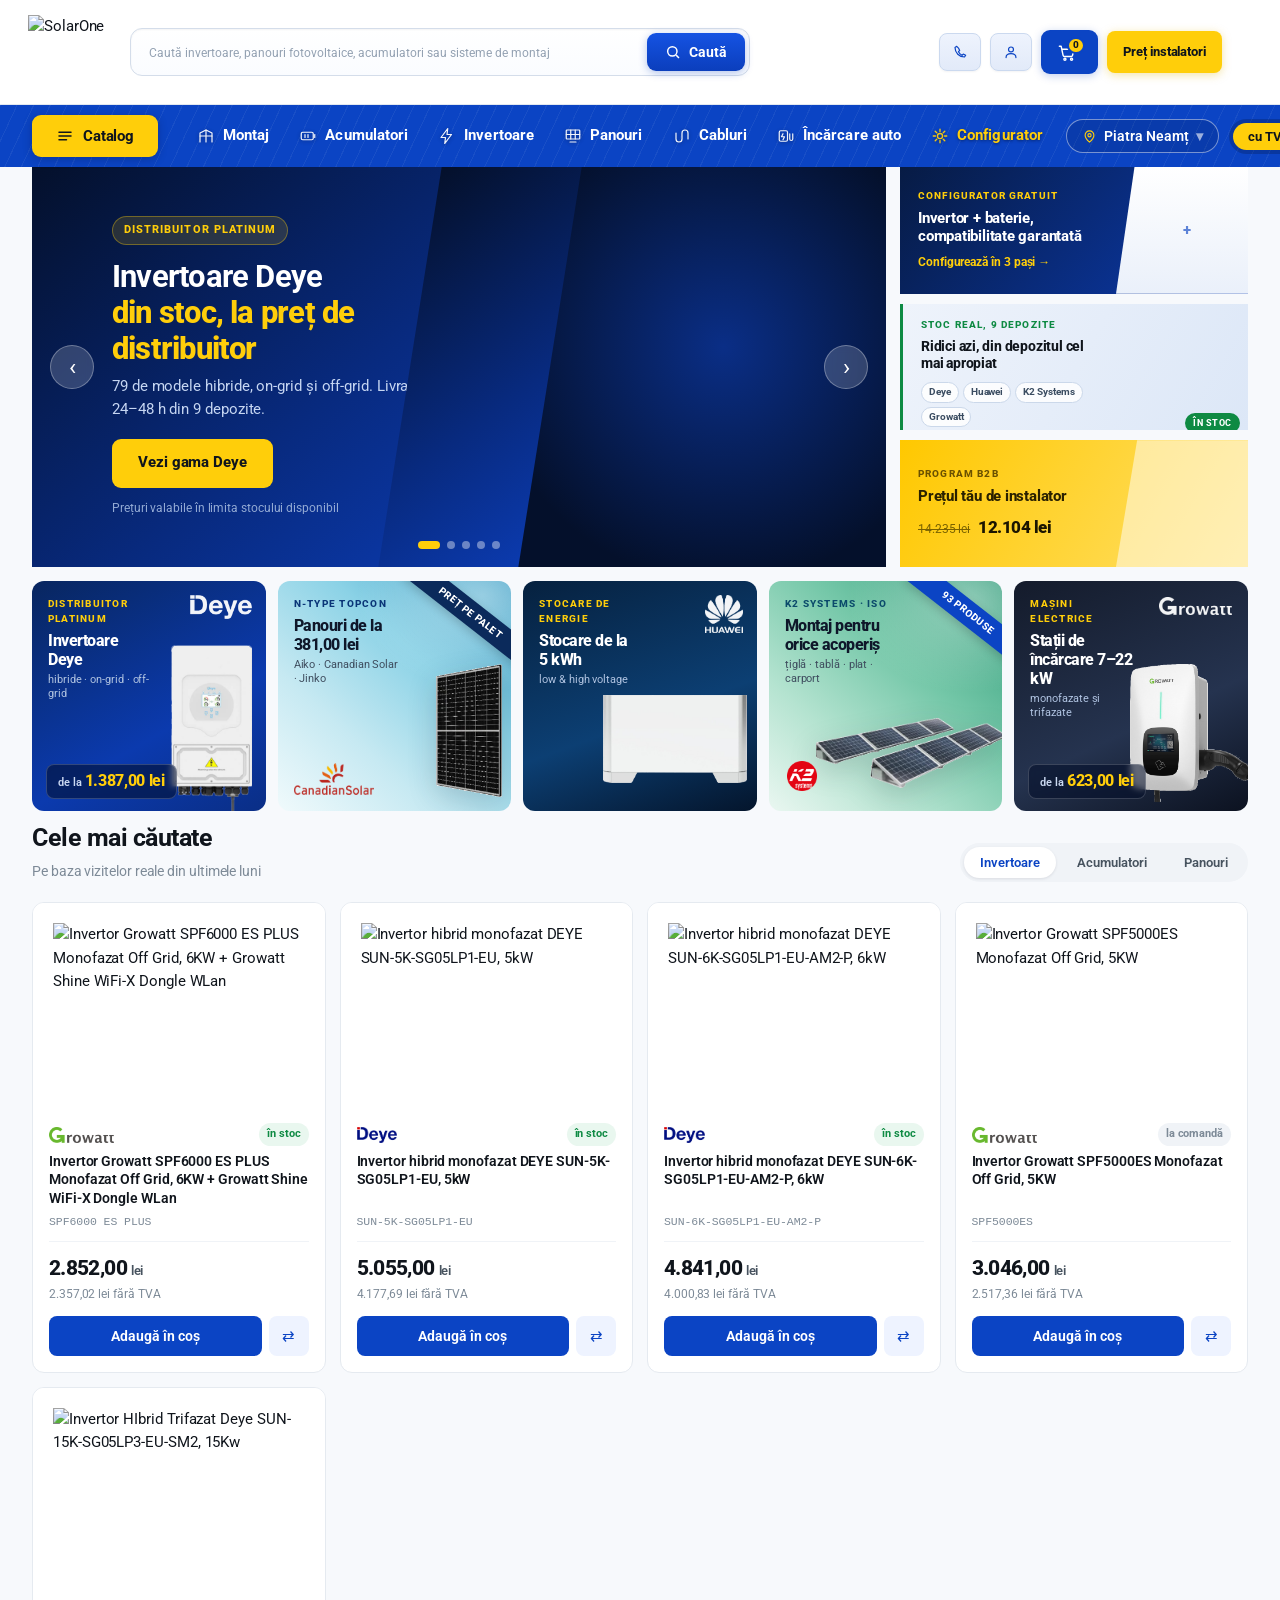
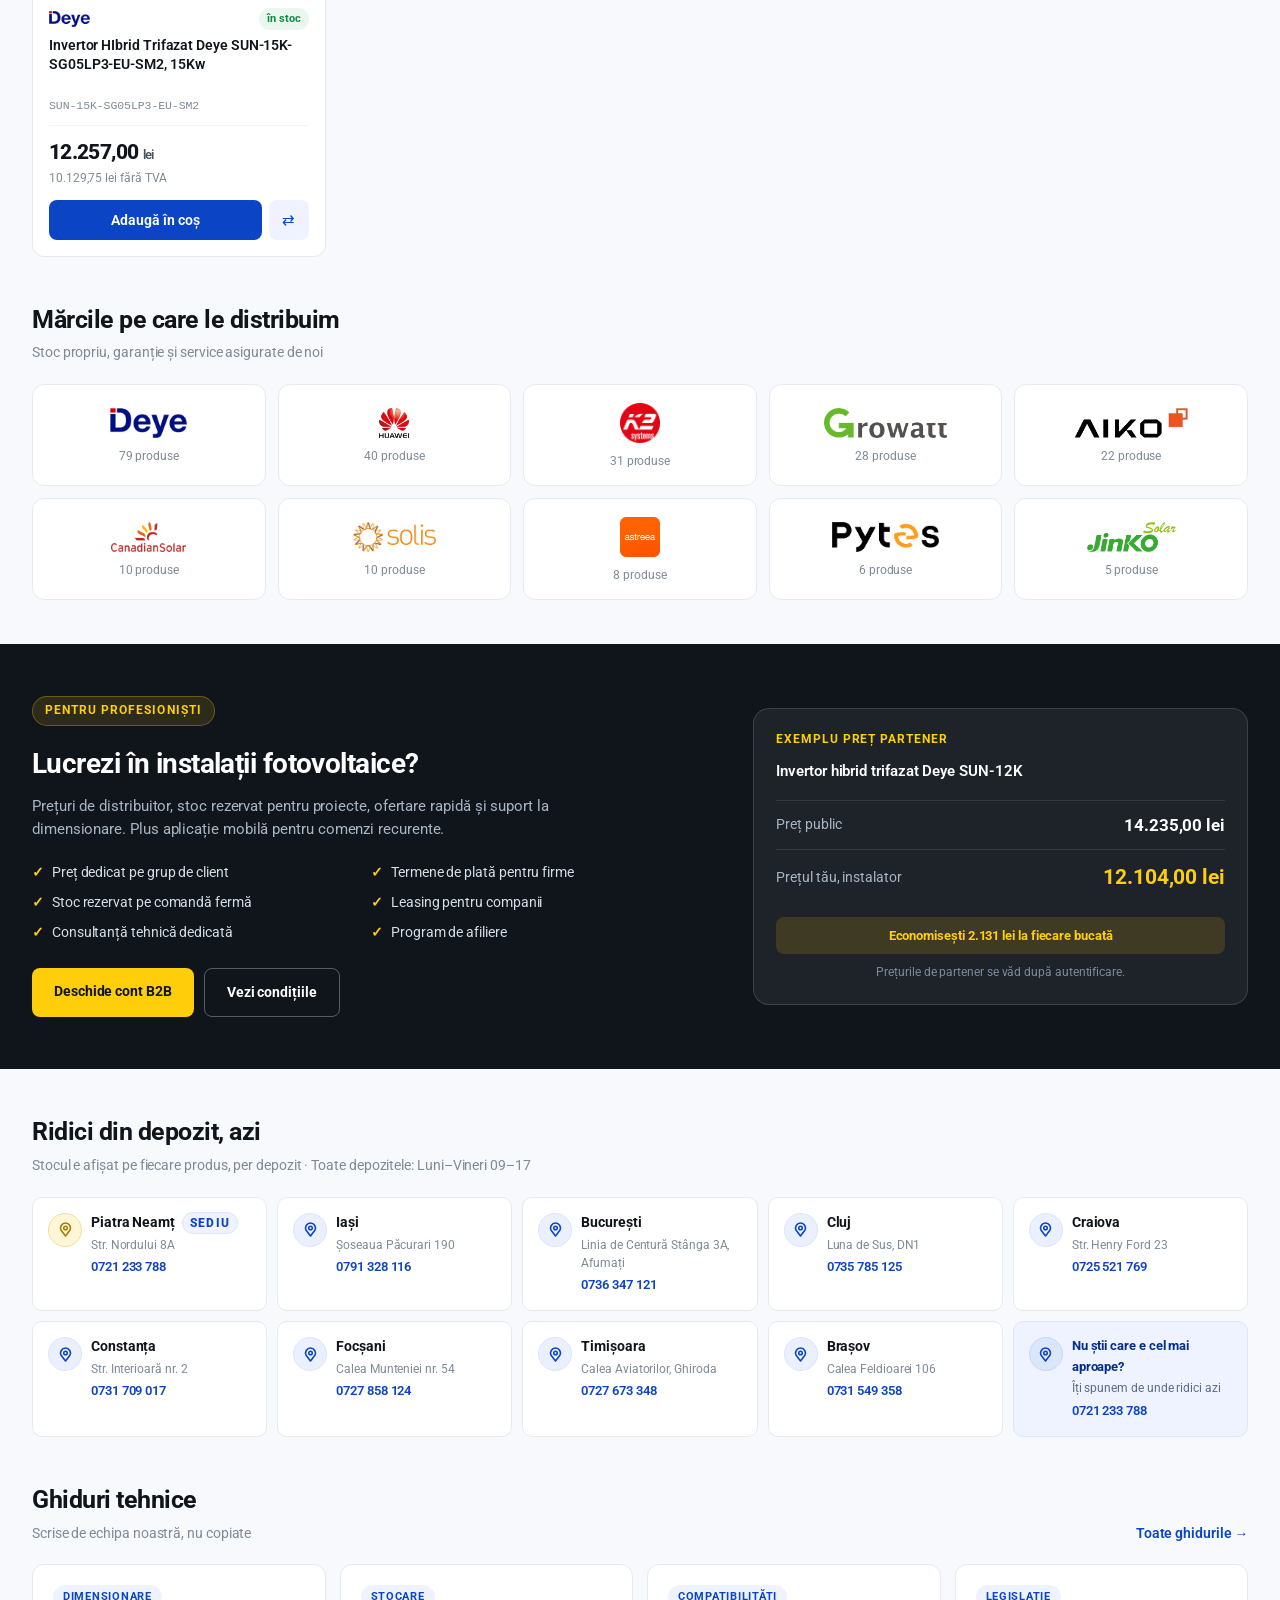
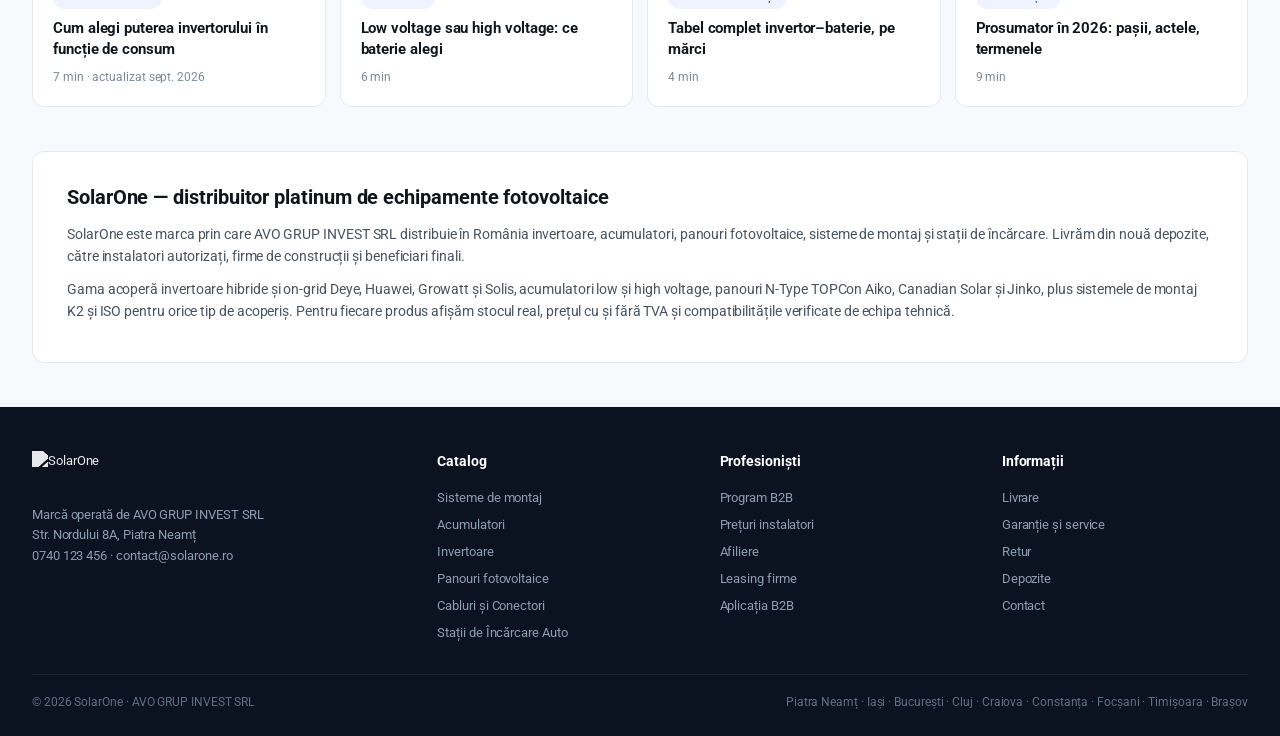
==== commit 8ac344ab: "Fontul Roboto pe tot site-ul, desktop si telefon Co-Authored-By: Claude Opus 5 (1M context) <noreply" ====
--- a/index.html
+++ b/index.html
@@ -4,8 +4,9 @@
 <meta name="robots" content="noindex, nofollow">
 <title>SolarOne — Distribuitor platinum echipamente fotovoltaice</title>
 <link rel="preconnect" href="https://fonts.googleapis.com"><link rel="preconnect" href="https://fonts.gstatic.com" crossorigin>
-<link href="https://fonts.googleapis.com/css2?family=Inter:wght@400;500;600;700;800&display=swap" rel="stylesheet">
+<link href="https://fonts.googleapis.com/css2?family=Roboto:wght@400;500;600;700;800&display=swap" rel="stylesheet">
 <link rel="stylesheet" href="stil-v2.css">
+<link rel="stylesheet" href="mobil.css">
 </head><body>
 
 <!-- ================= ANTET ================= -->
@@ -986,16 +987,22 @@
 
 /* =========================================================
    INTERFAȚA PENTRU TELEFON
-   Construiește bara de sus compactă, sertarul de meniu, căutarea pe tot
-   ecranul și bara fixă de jos. Elementele grele (căutarea instantanee,
-   panoul de catalog, selectorul de depozit) nu sunt duplicate: se mută
-   nodurile existente, ca logica deja scrisă să funcționeze mai departe.
+   Construiește bara de sus, rândul de căutare de sub ea,
+   sertarul de meniu, căutarea pe tot ecranul, bara fixă de jos
+   și foaia de filtre.
+   Nimic nu se duplică: nodurile existente (bara de căutare,
+   lista de rezultate, panoul de filtre) se MUTĂ, ca logica deja
+   scrisă pentru ele să funcționeze mai departe neschimbată.
+   Bara de căutare are trei locuri posibile — antetul de desktop,
+   rândul de sub bara de telefon și ecranul de căutare — iar
+   "asezaCautarea" o duce dintr-unul în altul.
    ========================================================= */
 (function () {
   var PRAG = window.matchMedia('(max-width: 820px)');
   var doc = document.documentElement;
   var construit = false;
-  var top, sertar, cautare, jos, gazdaCautare, foaie, gazdaFiltre;
+  var sertar, cautare, foaie, randCautare;
+  var gazdaCautare = null, ancoraCautare = null, gazdaFiltre = null;
 
   var ico = {
     meniu: '<path d="M4 7h16M4 12h16M4 17h16"/>',
@@ -1003,37 +1010,52 @@
     cos: '<path d="M4 5h2l2.2 10.2a2 2 0 0 0 2 1.6h6.9a2 2 0 0 0 2-1.5L21 8H7"/><circle cx="10" cy="20" r="1.3"/><circle cx="18" cy="20" r="1.3"/>',
     acasa: '<path d="M4 11 12 4l8 7v8a1 1 0 0 1-1 1h-4v-6H9v6H5a1 1 0 0 1-1-1z"/>',
     grila: '<rect x="4" y="4" width="7" height="7" rx="1.5"/><rect x="13" y="4" width="7" height="7" rx="1.5"/><rect x="4" y="13" width="7" height="7" rx="1.5"/><rect x="13" y="13" width="7" height="7" rx="1.5"/>',
+    profil: '<circle cx="12" cy="12" r="9.2"/><circle cx="12" cy="10" r="3.2"/><path d="M6.3 18.6c1.3-2.3 3.3-3.4 5.7-3.4s4.4 1.1 5.7 3.4"/>',
     cont: '<circle cx="12" cy="8.5" r="3.6"/><path d="M5 20c1.3-3.4 4-5 7-5s5.7 1.6 7 5"/>',
     inapoi: '<path d="M15 5l-7 7 7 7"/>',
     x: '<path d="M6 6l12 12M18 6L6 18"/>',
     filtru: '<path d="M4 6h16M7 12h10M10 18h4"/>',
     sort: '<path d="M7 4v16M7 20l-3-3M7 4l3 3M17 20V4M17 4l3 3M17 20l-3-3"/>'
   };
-  function svg(d, cls) {
-    return '<svg class="' + (cls || 'mb-i') + '" viewBox="0 0 24 24" fill="none" stroke="currentColor" ' +
+  function svg(d) {
+    return '<svg class="mb-i" viewBox="0 0 24 24" fill="none" stroke="currentColor" ' +
       'stroke-width="1.9" stroke-linecap="round" stroke-linejoin="round">' + d + '</svg>';
+  }
+  function el(cls, html) {
+    var e = document.createElement('div');
+    e.className = cls;
+    if (html) e.innerHTML = html;
+    return e;
   }
 
   function construieste() {
     if (construit) return;
     construit = true;
 
-    var siglaSrc = (document.querySelector('.logo img, .hlogo img') || {}).src || '';
+    var sigla = document.querySelector('.logo img, .hlogo img');
 
     /* ---- bara de sus ---- */
-    top = document.createElement('header');
+    var top = document.createElement('header');
     top.className = 'mb-top';
     top.innerHTML =
       '<button class="mb-b" type="button" data-rol="meniu" aria-label="Meniu">' + svg(ico.meniu) + '</button>' +
-      '<a class="mb-logo" href="index.html"><img src="' + siglaSrc + '" alt="SolarOne"></a>' +
-      '<button class="mb-b" type="button" data-rol="cauta" aria-label="Caută">' + svg(ico.cauta) + '</button>' +
-      '<a class="mb-b mb-cos" href="#" aria-label="Coș">' + svg(ico.cos) + '<i>0</i></a>';
+      '<a class="mb-logo" href="index.html"><img src="' + (sigla ? sigla.getAttribute('src') : '') + '" alt="SolarOne"></a>' +
+      '<a class="mb-b mb-profil" href="#" aria-label="Contul meu">' + svg(ico.profil) + '</a>' +
+      '<a class="mb-b mb-cos" href="#" aria-label="Coș">' + svg(ico.cos) + '</a>';
     document.body.insertBefore(top, document.body.firstChild);
 
+    /* ---- rândul de căutare, imediat sub bară ----
+       Reținem întâi locul din antetul de desktop (părinte și vecin), ca bara
+       să se poată întoarce exact acolo la lărgirea ferestrei. */
+    randCautare = el('mb-cauta', '');
+    document.body.insertBefore(randCautare, top.nextSibling);
+    var bara = document.querySelector('.srch');
+    if (bara) {
+      gazdaCautare = bara.parentNode;
+      ancoraCautare = bara.nextSibling;
+    }
+
     /* ---- sertarul de meniu ---- */
-    sertar = document.createElement('div');
-    sertar.className = 'mb-sertar';
-    sertar.hidden = true;
     var categorii = [].slice.call(document.querySelectorAll('.nav-l > li > a')).map(function (a) {
       return '<a href="' + a.getAttribute('href') + '">' + a.textContent.trim() + '</a>';
     }).join('');
@@ -1042,63 +1064,71 @@
           return '<button type="button" class="mb-dep" data-i="' + i + '"><b>' + d.oras + '</b><span>' + d.telefon + '</span></button>';
         }).join('')
       : '';
-    sertar.innerHTML =
+    sertar = el('mb-sertar',
       '<div class="mb-fundal" data-rol="inchide"></div>' +
       '<nav class="mb-panou" aria-label="Meniu">' +
-        '<div class="mb-panou-cap">' +
-          '<b>Meniu</b>' +
-          '<button class="mb-x" type="button" data-rol="inchide" aria-label="Închide">' + svg(ico.x) + '</button>' +
-        '</div>' +
+        '<div class="mb-panou-cap"><b>Meniu</b>' +
+          '<button class="mb-x" type="button" data-rol="inchide" aria-label="Închide">' + svg(ico.x) + '</button></div>' +
         '<div class="mb-panou-corp">' +
-          '<span class="mb-titlu">Categorii</span>' +
-          '<div class="mb-lista">' + categorii + '</div>' +
+          '<span class="mb-titlu">Categorii</span><div class="mb-lista">' + categorii + '</div>' +
           '<span class="mb-titlu">Pentru profesioniști</span>' +
-          '<div class="mb-lista"><a href="b2b.html">Program B2B · preț instalatori</a><a href="#">Autentificare</a><a href="#">Contact</a></div>' +
+          '<div class="mb-lista"><a href="b2b.html">Program B2B · preț instalatori</a>' +
+            '<a href="#">Autentificare</a><a href="#">Contact</a></div>' +
           (depozite ? '<span class="mb-titlu">Depozite</span><div class="mb-dep-l">' + depozite + '</div>' : '') +
         '</div>' +
-      '</nav>';
+      '</nav>');
+    sertar.hidden = true;
     document.body.appendChild(sertar);
 
     /* ---- căutarea pe tot ecranul ---- */
-    cautare = document.createElement('div');
-    cautare.className = 'mb-cautare';
-    cautare.hidden = true;
-    cautare.innerHTML =
+    cautare = el('mb-cautare',
       '<div class="mb-c-cap">' +
         '<button class="mb-b" type="button" data-rol="inchide-c" aria-label="Înapoi">' + svg(ico.inapoi) + '</button>' +
         '<div class="mb-c-slot"></div>' +
-      '</div>';
+      '</div>' +
+      '<div class="mb-c-corp"></div>');
+    cautare.hidden = true;
     document.body.appendChild(cautare);
-    gazdaCautare = document.querySelector('.srch') ? document.querySelector('.srch').parentNode : null;
-
-    /* ---- filtrele devin o foaie, deschisă dintr-o bară lipicioasă ---- */
+
+    /* ---- filtrele: bară lipicioasă + foaie ---- */
     var panouF = document.querySelector('.filters');
     if (panouF) {
       gazdaFiltre = panouF.parentNode;
-      var bara = document.createElement('div');
-      bara.className = 'mb-bara-f';
-      bara.innerHTML =
-        '<button type="button" data-rol="filtre">' + svg(ico.filtru) + 'Filtre<i></i></button>' +
-        '<button type="button" data-rol="sortare">' + svg(ico.sort) + 'Sortare</button>';
-      var gazdaBara = document.querySelector('.cat-l') || document.querySelector('.toolbar');
-      if (gazdaBara && gazdaBara.parentNode) gazdaBara.parentNode.insertBefore(bara, gazdaBara);
-
-      foaie = document.createElement('div');
-      foaie.className = 'mb-foaie';
-      foaie.hidden = true;
-      foaie.innerHTML =
+      var bandaF = el('mb-bara-f',
+        '<button type="button" data-rol="filtre">' + svg(ico.filtru) + 'Filtre</button>' +
+        '<button type="button" data-rol="sortare">' + svg(ico.sort) + 'Sortare</button>');
+      var gazda = document.querySelector('.cat-l');
+      if (gazda && gazda.parentNode) gazda.parentNode.insertBefore(bandaF, gazda);
+
+      foaie = el('mb-foaie',
         '<div class="mb-fundal" data-rol="inchide-f"></div>' +
         '<div class="mb-foaie-p">' +
           '<div class="mb-foaie-cap"><b>Filtre</b>' +
             '<button class="mb-x" type="button" data-rol="inchide-f" aria-label="Închide">' + svg(ico.x) + '</button></div>' +
           '<div class="mb-foaie-corp"></div>' +
           '<button class="mb-foaie-ok" type="button" data-rol="inchide-f">Vezi produsele</button>' +
-        '</div>';
+        '</div>');
+      foaie.hidden = true;
       document.body.appendChild(foaie);
     }
 
+    /* ---- fișa de produs: bară fixă de cumpărare ----
+       Cutia de preț ajunge departe în pagină pe telefon, așa că prețul
+       și butonul rămân la îndemână, deasupra barei de navigare. */
+    var cutie = document.querySelector('.buybox');
+    if (cutie) {
+      var pret = cutie.querySelector('.price-main');
+      var sub = cutie.querySelector('.price-sub');
+      var cump = el('mb-cumpara',
+        '<div class="mb-cumpara-p"><b>' + (pret ? pret.textContent.trim() : '') + '</b>' +
+          '<span>' + (sub ? sub.textContent.split('·')[0].trim() : '') + '</span></div>' +
+        '<button type="button" class="mb-cumpara-b">Adaugă în coș</button>');
+      document.body.appendChild(cump);
+      doc.classList.add('are-cumpara');
+    }
+
     /* ---- bara fixă de jos ---- */
-    jos = document.createElement('nav');
+    var jos = document.createElement('nav');
     jos.className = 'mb-jos';
     jos.innerHTML =
       '<a href="index.html">' + svg(ico.acasa) + '<span>Acasă</span></a>' +
@@ -1113,72 +1143,107 @@
       var t = e.target.closest('[data-rol]');
       if (t) {
         var rol = t.dataset.rol;
-        if (rol === 'meniu') { deschideSertar(); return; }
-        if (rol === 'cauta') { deschideCautare(); return; }
-        if (rol === 'inchide') { inchideSertar(); return; }
-        if (rol === 'inchide-c') { inchideCautare(); return; }
-        if (rol === 'filtre') { deschideFoaie(); return; }
-        if (rol === 'inchide-f') { inchideFoaie(); return; }
+        if (rol === 'meniu') return deschide(sertar);
+        if (rol === 'inchide') return inchide(sertar);
+        if (rol === 'cauta') return deschideCautare();
+        if (rol === 'inchide-c') return inchideCautare();
+        if (rol === 'filtre') return deschideFiltre();
+        if (rol === 'inchide-f') return inchideFiltre();
       }
       var d = e.target.closest('.mb-dep');
-      if (d && typeof dmDeschide === 'function') { inchideSertar(); dmDeschide(+d.dataset.i, null); }
+      if (d && typeof dmDeschide === 'function') { inchide(sertar); dmDeschide(+d.dataset.i, null); }
     });
     document.addEventListener('keydown', function (e) {
       if (e.key !== 'Escape') return;
-      if (!sertar.hidden) inchideSertar();
-      if (!cautare.hidden) inchideCautare();
+      if (sertar && !sertar.hidden) inchide(sertar);
+      if (cautare && !cautare.hidden) inchideCautare();
+      if (foaie && !foaie.hidden) inchideFiltre();
     });
   }
 
+  /* Mută bara de căutare în unul din cele trei locuri.
+     Lista de rezultate stă în mod normal ÎN bara de căutare; doar pe
+     ecranul de căutare se desprinde, ca să ocupe tot spațiul de sub ea. */
+  function asezaCautarea(unde) {
+    var bara = document.querySelector('.srch');
+    if (!bara) return;
+    var rez = document.querySelector('.s-res');
+    if (unde === 'ecran') {
+      cautare.querySelector('.mb-c-slot').appendChild(bara);
+      if (rez) cautare.querySelector('.mb-c-corp').appendChild(rez);
+      scurteaza();
+      return;
+    }
+    if (rez && rez.parentNode !== bara) bara.appendChild(rez);
+    if (unde === 'rand') {
+      if (bara.parentNode !== randCautare) randCautare.insertBefore(bara, randCautare.firstChild);
+      scurteaza();
+    } else if (gazdaCautare) {
+      if (bara.parentNode !== gazdaCautare) gazdaCautare.insertBefore(bara, ancoraCautare);
+      scurteaza();
+    }
+  }
+  /* Pagina are deja o funcție care alege textul din câmp după lățimea
+     disponibilă; o chemăm după fiecare mutare, fiindcă lățimea se schimbă. */
+  function scurteaza() {
+    if (typeof potrivesteTextul === 'function') potrivesteTextul();
+  }
+
   function blocheaza(pornit) {
-    if (typeof blocheazaDerularea === 'function') { blocheazaDerularea(pornit); return; }
+    if (typeof blocheazaDerularea === 'function') return blocheazaDerularea(pornit);
     doc.classList.toggle('fara-scroll', pornit);
   }
-
-  function deschideSertar() { construieste(); sertar.hidden = false; requestAnimationFrame(function () { sertar.classList.add('deschis'); }); blocheaza(true); }
-  function inchideSertar() { sertar.classList.remove('deschis'); blocheaza(false); setTimeout(function () { sertar.hidden = true; }, 200); }
+  function deschide(p) {
+    p.hidden = false;
+    requestAnimationFrame(function () { p.classList.add('deschis'); });
+    blocheaza(true);
+  }
+  function inchide(p) {
+    p.classList.remove('deschis');
+    blocheaza(false);
+    setTimeout(function () { p.hidden = true; }, 220);
+  }
 
   function deschideCautare() {
     construieste();
-    var s = document.querySelector('.srch');
-    if (s) cautare.querySelector('.mb-c-slot').appendChild(s);
+    asezaCautarea('ecran');
     cautare.hidden = false;
     blocheaza(true);
-    var inp = cautare.querySelector('input');
-    if (inp) { inp.focus(); }
+    var camp = cautare.querySelector('input');
+    if (camp) camp.focus();
   }
   function inchideCautare() {
-    var s = cautare.querySelector('.srch');
-    if (s && gazdaCautare) gazdaCautare.appendChild(s);
+    asezaCautarea('rand');
     cautare.hidden = true;
     blocheaza(false);
   }
 
-  function deschideFoaie() {
+  function deschideFiltre() {
     if (!foaie) return;
     var f = document.querySelector('.filters');
     if (f) foaie.querySelector('.mb-foaie-corp').appendChild(f);
-    foaie.hidden = false;
-    requestAnimationFrame(function () { foaie.classList.add('deschis'); });
-    blocheaza(true);
-  }
-  function inchideFoaie() {
+    deschide(foaie);
+  }
+  function inchideFiltre() {
     if (!foaie) return;
     var f = foaie.querySelector('.filters');
     if (f && gazdaFiltre) gazdaFiltre.appendChild(f);
-    foaie.classList.remove('deschis');
-    blocheaza(false);
-    setTimeout(function () { foaie.hidden = true; }, 200);
+    inchide(foaie);
   }
 
   function potriveste() {
-    if (PRAG.matches) { construieste(); doc.classList.add('e-mobil'); }
-    else {
-      doc.classList.remove('e-mobil');
-      if (construit && !cautare.hidden) inchideCautare();
-      if (construit && !sertar.hidden) inchideSertar();
-      if (construit && foaie && !foaie.hidden) inchideFoaie();
+    if (PRAG.matches) {
+      construieste();
+      doc.classList.add('e-mobil');
+      if (cautare.hidden) asezaCautarea('rand');
+      return;
     }
+    doc.classList.remove('e-mobil');
+    if (!construit) return;
+    if (!cautare.hidden) { cautare.hidden = true; blocheaza(false); }
+    if (!sertar.hidden) inchide(sertar);
+    if (foaie && !foaie.hidden) inchideFiltre();
+    asezaCautarea('antet');
   }
   potriveste();
   if (PRAG.addEventListener) PRAG.addEventListener('change', potriveste);
--- a/stil-v2.css
+++ b/stil-v2.css
@@ -12,7 +12,7 @@
 }
 *{box-sizing:border-box;margin:0;padding:0}
 html{scroll-behavior:smooth}
-body{font-family:Inter,-apple-system,'Segoe UI',Roboto,Arial,sans-serif;background:var(--bg);color:var(--ink);
+body{font-family:Roboto,-apple-system,'Segoe UI',Arial,sans-serif;background:var(--bg);color:var(--ink);
      font-size:15px;line-height:1.55;-webkit-font-smoothing:antialiased;letter-spacing:-.005em}
 a{color:inherit;text-decoration:none}
 img{max-width:100%;display:block}
@@ -41,7 +41,7 @@
 .srch input::placeholder{color:var(--ink3)}
 .srch input:focus{outline:none;border-color:var(--blue);background:var(--w);box-shadow:0 0 0 4px rgba(11,68,196,.08)}
 .s-ic{position:absolute;left:16px;top:16px;width:18px;height:18px;color:var(--ink3);pointer-events:none}
-.srch kbd{position:absolute;right:12px;top:15px;font:600 10.5px Inter;color:var(--ink3);background:var(--w);
+.srch kbd{position:absolute;right:12px;top:15px;font:600 10.5px Roboto,sans-serif;color:var(--ink3);background:var(--w);
   border:1px solid var(--line);border-radius:5px;padding:3px 7px}
 .s-res{display:none;position:absolute;top:58px;left:0;right:0;background:var(--w);border:1px solid var(--line);
   border-radius:var(--r);box-shadow:var(--sh-h);overflow:hidden;z-index:300}
@@ -2469,362 +2469,5 @@
   .b2b-marci-l{justify-content:flex-start;gap:18px}
 }
 
-/* =========================================================
-   VERSIUNEA PENTRU TELEFON
-   Nu e o rescalare: antetul, navigarea și secțiunile se rearanjează
-   după tipare de telefon — bară compactă sus, sertar de meniu,
-   căutare pe tot ecranul, bară fixă jos și rânduri cu derulare.
-   Elementele de desktop sunt ascunse, nu duplicate.
-   ========================================================= */
-.mb-top,.mb-jos,.mb-sertar,.mb-cautare{display:none}
-
-@media(max-width:820px){
-
-  /* ---- ascundem interfața de desktop ---- */
-  .hd,.nav{display:none !important}
-  body{padding-bottom:64px}
-
-  /* ---- bara de sus ---- */
-  .mb-top{
-    display:flex;align-items:center;gap:6px;
-    position:sticky;top:0;z-index:300;
-    height:58px;padding:0 10px 0 6px;
-    background:#0B44C4;
-    background-image:repeating-linear-gradient(115deg, rgba(255,255,255,.06) 0 1px, transparent 1px 15px);
-    color:#fff;
-  }
-  .mb-logo{flex:1;display:flex;align-items:center;min-width:0;padding-left:2px}
-  .mb-logo img{height:34px;width:auto}
-  .mb-b{
-    flex:none;display:flex;align-items:center;justify-content:center;
-    width:40px;height:40px;border:0;border-radius:10px;
-    background:rgba(255,255,255,.12);color:#fff;cursor:pointer;position:relative;
-  }
-  .mb-b:active{background:rgba(255,255,255,.24)}
-  .mb-i{width:21px;height:21px;display:block}
-  .mb-cos i{
-    position:absolute;top:-3px;right:-3px;
-    min-width:17px;height:17px;padding:0 4px;border-radius:9px;
-    background:var(--amber);color:#1B1500;
-    font-size:10.5px;font-weight:800;font-style:normal;line-height:17px;text-align:center;
-  }
-
-  /* ---- bara fixă de jos ---- */
-  .mb-jos{
-    display:grid;grid-template-columns:repeat(5,1fr);
-    position:fixed;left:0;right:0;bottom:0;z-index:300;
-    background:var(--w);border-top:1px solid var(--line);
-    padding-bottom:env(safe-area-inset-bottom,0);
-    box-shadow:0 -6px 20px -12px rgba(16,24,40,.35);
-  }
-  .mb-jos > *{
-    display:flex;flex-direction:column;align-items:center;justify-content:center;gap:3px;
-    padding:9px 0 8px;border:0;background:none;color:var(--ink3);
-    font:inherit;font-size:10.4px;font-weight:600;cursor:pointer;
-  }
-  .mb-jos .mb-i{width:21px;height:21px}
-  .mb-jos > *:active{color:var(--blue)}
-
-  /* ---- sertarul de meniu ---- */
-  .mb-sertar{display:block;position:fixed;inset:0;z-index:400}
-  .mb-sertar[hidden]{display:none}
-  .mb-fundal{position:absolute;inset:0;background:rgba(4,14,38,.6);opacity:0;transition:opacity .2s ease}
-  .mb-sertar.deschis .mb-fundal{opacity:1}
-  .mb-panou{
-    position:absolute;left:0;top:0;bottom:0;width:min(86vw,340px);
-    background:var(--w);display:flex;flex-direction:column;
-    transform:translateX(-100%);transition:transform .2s ease;
-    box-shadow:0 0 60px rgba(4,14,38,.45);
-  }
-  .mb-sertar.deschis .mb-panou{transform:none}
-  .mb-panou-cap{
-    display:flex;align-items:center;justify-content:space-between;
-    padding:16px 14px;background:#0B44C4;color:#fff;
-  }
-  .mb-panou-cap b{font-size:16px;letter-spacing:-.02em}
-  .mb-x{width:34px;height:34px;display:flex;align-items:center;justify-content:center;
-    border:0;border-radius:9px;background:rgba(255,255,255,.14);color:#fff;cursor:pointer}
-  .mb-panou-corp{flex:1;overflow-y:auto;padding:14px}
-  .mb-titlu{
-    display:block;margin:14px 0 7px;
-    font-size:10.4px;font-weight:800;letter-spacing:.12em;text-transform:uppercase;color:var(--ink3);
-  }
-  .mb-panou-corp > .mb-titlu:first-child{margin-top:0}
-  .mb-lista{display:grid;gap:2px}
-  .mb-lista a{
-    display:block;padding:11px 12px;border-radius:9px;
-    font-size:14.6px;font-weight:600;color:var(--ink);
-  }
-  .mb-lista a:active{background:var(--blue-s);color:var(--blue)}
-  .mb-dep-l{display:grid;gap:2px}
-  .mb-dep{
-    display:flex;align-items:baseline;justify-content:space-between;gap:10px;
-    width:100%;text-align:left;border:0;background:none;font:inherit;cursor:pointer;
-    padding:9px 12px;border-radius:9px;
-  }
-  .mb-dep b{font-size:13.6px;font-weight:600;color:var(--ink)}
-  .mb-dep span{font-size:12px;color:var(--blue);font-weight:600}
-  .mb-dep:active{background:var(--blue-s)}
-
-  /* ---- căutarea pe tot ecranul ---- */
-  .mb-cautare{display:block;position:fixed;inset:0;z-index:500;background:var(--w)}
-  .mb-cautare[hidden]{display:none}
-  .mb-c-cap{display:flex;align-items:center;gap:8px;padding:10px;background:#0B44C4}
-  .mb-c-slot{flex:1;min-width:0}
-  .mb-cautare .srch{max-width:none;width:100%}
-  .mb-cautare .s-res{position:static;margin-top:10px;box-shadow:none;border:0;max-height:calc(100vh - 80px)}
-}
-
-/* =========================================================
-   SECȚIUNILE, REAȘEZATE PENTRU TELEFON
-   ========================================================= */
-@media(max-width:820px){
-
-  /* ---- carusel: o singură imagine pe ecran, text încadrat ---- */
-  .promo-zone .wrap{padding:0}
-  .promo-top{display:block}
-  .banner{border-radius:0;height:auto}
-  .slide{display:block !important}
-  .sl-txt{padding:26px 18px 22px !important;min-height:0 !important}
-  .sl-txt h2{font-size:24px !important;line-height:1.14 !important}
-  .sl-txt p{font-size:13.6px !important}
-  .sl-img,.sl-img.grid-img{display:none !important}
-  .b-nav{display:none !important}
-  .b-dots{bottom:10px !important}
-
-  /* ---- dalele promo: rând cu derulare ---- */
-  .promo-side{
-    display:grid !important;grid-auto-flow:column;grid-auto-columns:78%;
-    gap:10px;overflow-x:auto;scroll-snap-type:x mandatory;
-    padding:12px 16px;margin:0;
-  }
-  .promo-side > *{scroll-snap-align:start}
-  .promo-side::-webkit-scrollbar{display:none}
-
-  /* ---- reclamele de categorie: rând cu derulare ---- */
-  .tiles{
-    display:grid !important;grid-auto-flow:column;grid-auto-columns:76%;
-    gap:10px;overflow-x:auto;scroll-snap-type:x mandatory;
-    padding:0 16px 4px;
-  }
-  .tiles > *{scroll-snap-align:start}
-  .tiles::-webkit-scrollbar{display:none}
-  .ad2{height:184px}
-
-  /* ---- produsele: rând cu derulare, card îngust ---- */
-  .grid{
-    display:grid !important;grid-auto-flow:column;grid-auto-columns:62%;
-    gap:10px;overflow-x:auto;scroll-snap-type:x mandatory;
-    padding:0 16px 4px;
-  }
-  .grid > *{scroll-snap-align:start}
-  .grid::-webkit-scrollbar{display:none}
-  .sec .wrap{padding:0}
-  .sec-h,.sec > .wrap > .deps,.sec > .wrap > .brands,.sec > .wrap > .guides,
-  .sec > .wrap > .cats,.sec > .wrap > .seo{padding-left:16px;padding-right:16px}
-  .sec-h{flex-wrap:wrap;gap:8px}
-  .sec-h h2{font-size:21px}
-
-  /* ---- taburi de produse: derulare orizontală ---- */
-  .tabs{overflow-x:auto;margin-right:16px}
-  .tabs::-webkit-scrollbar{display:none}
-
-  /* ---- categorii, mărci, ghiduri: două pe rând ---- */
-  .cats,.brands,.guides{grid-template-columns:1fr 1fr !important;gap:10px}
-  .br{min-height:78px;padding:14px 10px}
-  .br img{max-height:24px}
-
-  /* ---- depozite: unul sub altul ---- */
-  .deps{grid-template-columns:1fr !important;gap:8px}
-  .dep{padding-left:16px}
-  .dep::before{display:none}
-
-  /* ---- banda B2B ---- */
-  .b2b-g{grid-template-columns:1fr !important;gap:22px}
-  .b2b-l{grid-template-columns:1fr !important}
-
-  /* ---- subsol: coloane pliabile ---- */
-  .ft-g{grid-template-columns:1fr !important;gap:18px}
-  .ft-b{flex-direction:column;gap:6px;text-align:center}
-
-  /* ---- modalul de depozit devine foaie de jos ---- */
-  .dm{align-items:flex-end;padding:0}
-  .dm-fer{
-    width:100%;max-width:none;height:min(88vh,760px);
-    border-radius:16px 16px 0 0;
-    transform:translateY(16px);
-  }
-  .dm.deschis .dm-fer{transform:none}
-  .dm-fer::before{
-    content:'';position:absolute;left:50%;top:7px;transform:translateX(-50%);
-    width:38px;height:4px;border-radius:2px;background:rgba(255,255,255,.4);z-index:2;
-  }
-  .dm-bara{padding-top:18px;border-radius:16px 16px 0 0}
-}
-
-/* ---- telefoane înguste ---- */
-@media(max-width:430px){
-  .grid{grid-auto-columns:72%}
-  .tiles{grid-auto-columns:84%}
-  .promo-side{grid-auto-columns:86%}
-  .cats,.brands,.guides{grid-template-columns:1fr !important}
-  .sl-txt h2{font-size:22px !important}
-}
-
-/* --- bara de sus, albă: sigla e desenată pentru fundal alb --- */
-@media(max-width:820px){
-  .mb-top{
-    background:var(--w);
-    background-image:none;
-    color:var(--ink);
-    border-bottom:1px solid var(--line);
-    height:56px;
-  }
-  .mb-b{background:#F1F4F9;color:var(--ink)}
-  .mb-b:active{background:#E3E9F3}
-  .mb-logo img{height:32px}
-
-  /* --- textul din carusel nu mai iese din ecran --- */
-  .sl-txt h2{font-size:21px !important;overflow-wrap:anywhere}
-  .sl-txt{max-width:100% !important}
-  .sl-txt p{max-width:100% !important}
-  .slide{overflow:hidden}
-
-  /* --- rândurile cu derulare încep aliniate cu restul paginii --- */
-  .promo-side{padding:12px 16px !important;margin:0 !important}
-}
-
-/* --- pana diagonală de la marginea textului acoperea ultimele cuvinte
-       pe ecran îngust; pe telefon nu are ce decora --- */
-.mb-rand{display:contents}
-@media(max-width:820px){
-  .slide .sl-txt::after{display:none !important}
-  .slide .sl-txt{padding:24px 18px 22px !important}
-  .side-promo{
-    display:grid !important;grid-auto-flow:column;grid-auto-columns:78%;
-    gap:10px;overflow-x:auto;scroll-snap-type:x mandatory;
-    padding:12px 16px;margin:0;
-  }
-  .side-promo > *{scroll-snap-align:start;min-width:0}
-  .side-promo::-webkit-scrollbar{display:none}
-}
-@media(max-width:430px){ .side-promo{grid-auto-columns:86%} }
-
-/* --- rândurile cu derulare pe flex, nu pe grilă ---
-   Containerele au deja un șablon de coloane propriu, iar „grid-auto-columns"
-   nu se aplică pe coloane explicite. Flex nu moștenește niciun șablon. --- */
-@media(max-width:820px){
-  .side-promo,.tiles,.grid{
-    display:flex !important;
-    gap:10px;
-    overflow-x:auto;
-    scroll-snap-type:x mandatory;
-    -webkit-overflow-scrolling:touch;
-    scrollbar-width:none;
-  }
-  .side-promo{padding:12px 16px !important;margin:0 !important}
-  .tiles,.grid{padding:0 16px 4px !important}
-  .side-promo > *{flex:0 0 78%}
-  .tiles > *{flex:0 0 76%}
-  .grid > *{flex:0 0 62%}
-  .side-promo > *,.tiles > *,.grid > *{scroll-snap-align:start;min-width:0}
-  .side-promo::-webkit-scrollbar,.tiles::-webkit-scrollbar,.grid::-webkit-scrollbar{display:none}
-}
-@media(max-width:430px){
-  .side-promo > *{flex-basis:86%}
-  .tiles > *{flex-basis:84%}
-  .grid > *{flex-basis:72%}
-}
-/* „!important" de pe rândurile cu derulare bătea regula de ascundere a taburilor */
-@media(max-width:820px){ .grid.hide,.tiles.hide,.side-promo.hide{display:none !important} }
-
-/* --- mărcile: sunt doar logouri, încap câte două chiar și pe telefon îngust --- */
-@media(max-width:430px){
-  .brands{grid-template-columns:1fr 1fr !important}
-  .br{min-height:68px;padding:12px 8px}
-  .br img{max-height:21px}
-  .br span{font-size:10.8px}
-}
-
-/* =========================================================
-   TELEFON: pagina de categorie și fișa de produs
-   ========================================================= */
-.mb-bara-f,.mb-foaie{display:none}
-@media(max-width:820px){
-
-  /* ---- coloanele se așază una sub alta ---- */
-  .cat-l,.pd{grid-template-columns:1fr !important;gap:14px}
-  .wrap{padding:0 16px}
-
-  /* ---- bara lipicioasă cu Filtre și Sortare ---- */
-  .mb-bara-f{
-    display:grid;grid-template-columns:1fr 1fr;gap:8px;
-    position:sticky;top:56px;z-index:120;
-    padding:10px 0;margin-bottom:2px;
-    background:var(--bg);
-  }
-  .mb-bara-f button{
-    display:flex;align-items:center;justify-content:center;gap:7px;
-    padding:11px 12px;border:1px solid var(--line);border-radius:10px;
-    background:var(--w);font:inherit;font-size:13.6px;font-weight:600;color:var(--ink);cursor:pointer;
-  }
-  .mb-bara-f .mb-i{width:17px;height:17px;color:var(--blue)}
-  .mb-bara-f button:active{border-color:var(--blue);background:var(--blue-s)}
-  /* panoul de filtre nu mai sta in pagina; se deschide din bara */
-  .filters{display:none !important}
-  .mb-foaie .filters{display:block !important;position:static !important;max-height:none;border:0;box-shadow:none;border-radius:0}
-  .toolbar{display:none}
-
-  /* ---- foaia de filtre ---- */
-  .mb-foaie{display:block;position:fixed;inset:0;z-index:420}
-  .mb-foaie[hidden]{display:none}
-  .mb-foaie .mb-fundal{position:absolute;inset:0;background:rgba(4,14,38,.6);opacity:0;transition:opacity .2s ease}
-  .mb-foaie.deschis .mb-fundal{opacity:1}
-  .mb-foaie-p{
-    position:absolute;left:0;right:0;bottom:0;
-    max-height:92vh;display:flex;flex-direction:column;
-    background:var(--w);border-radius:16px 16px 0 0;
-    transform:translateY(100%);transition:transform .22s ease;
-  }
-  .mb-foaie.deschis .mb-foaie-p{transform:none}
-  .mb-foaie-cap{
-    display:flex;align-items:center;justify-content:space-between;
-    padding:14px 16px;background:#0B44C4;color:#fff;border-radius:16px 16px 0 0;
-  }
-  .mb-foaie-cap b{font-size:16px}
-  .mb-foaie-corp{flex:1;overflow-y:auto;min-height:0;padding:4px 0}
-  .mb-foaie-ok{
-    border:0;background:var(--blue);color:#fff;font:inherit;font-size:15px;font-weight:700;
-    padding:15px;cursor:pointer;
-    padding-bottom:calc(15px + env(safe-area-inset-bottom,0px));
-  }
-
-  /* ---- lista de produse din categorie: două pe rând ---- */
-  .cat-l .grid,.grid.grid-3{
-    display:grid !important;grid-template-columns:1fr 1fr !important;
-    gap:10px;overflow:visible;padding:0 !important;
-  }
-  .cat-l .grid > *,.grid.grid-3 > *{flex:none}
-
-  /* ---- depozitele, mai compacte ---- */
-  .dep{padding:11px 14px}
-  .dep b{font-size:14px}
-}
-@media(max-width:430px){
-  .cat-l .grid,.grid.grid-3{grid-template-columns:1fr !important}
-}
-
-/* =========================================================
-   SUBLINIEREA BUTONULUI ȘI RAMA MENIULUI — O SINGURĂ LINIE
-   Capătul de jos al butonului coincide cu marginea de sus a panoului
-   la orice lățime (verificat la 1500, 1300, 1100 și 900 px), așa că
-   subliniera se coboară exact peste banda ramei: aceeași grosime,
-   aceeași culoare, același rând de pixeli. Nimic nu e legat de o
-   lățime anume, deci se comportă la fel pe orice ecran.
-   ========================================================= */
-.mega{border-top:3px solid var(--amber)}
-.nav-l > li > a::after{
-  left:0;right:0;
-  bottom:-3px;
-  height:3px;
-}
+/* campurile de formular nu mostenesc fontul implicit; le aliniem la Roboto */
+button,input,select,textarea{font-family:inherit}
--- a/mobil.css
+++ b/mobil.css
@@ -0,0 +1,470 @@
+/* =========================================================
+   SOLARONE — VERSIUNEA PENTRU TELEFON
+   =========================================================
+   Foaie separată, încărcată ultima pe fiecare pagină.
+   Tot ce ține de telefon stă aici, într-un singur loc.
+
+   Principii:
+   1. Interfața de desktop se ascunde; cea de telefon se
+      construiește din JS (bară sus, sertar, căutare, bară jos).
+   2. Când o grilă își schimbă comportamentul, i se anulează
+      TOATE proprietățile de grilă moștenite (flow, coloane
+      automate, șablon). Altfel rămân reguli care se bat.
+   3. Rândurile cu derulare se fac pe flex, nu pe grilă:
+      flex nu moștenește șabloane de coloane.
+   4. Coloanele folosesc minmax(0,1fr), ca să poată coborî
+      sub lățimea conținutului.
+   ========================================================= */
+
+
+/* --- simbolurile de culoare ---
+   Pe categorie.html și produs.html ele sunt definite doar în interiorul
+   antetului (`.hd, .nav, ...`), nu global, așa că barele de telefon ieșeau
+   fără fundal. Le declarăm aici, cu aceleași valori ca pe prima pagină. --- */
+:root{
+  --blue:#0B44C4; --blue-d:#062E8C; --blue-s:#EEF3FF;
+  --amber:#FFCE0A; --amber-d:#E3B500;
+  --ink:#10151C; --ink2:#47535F; --ink3:#7D8A97;
+  --line:#E5EAF0; --bg:#F7F9FC; --w:#fff; --r:12px;
+  /* inaltimea barei de sus pe telefon; de ea atarna si bara de filtre */
+  --mb-h:68px;
+}
+
+/* --- elementele de telefon nu există pe desktop --- */
+.mb-top,.mb-jos,.mb-sertar,.mb-cautare,.mb-foaie,.mb-bara-f,.mb-cauta{display:none}
+
+@media(max-width:820px){
+
+/* =========================================================
+   1. CADRUL: bară sus, bară jos, sertar, căutare
+   ========================================================= */
+.hd,.nav{display:none !important}
+body{padding-bottom:calc(62px + env(safe-area-inset-bottom,0px))}
+
+/* ---- pagina nu se mai poate trage stanga-dreapta ----
+   Benzile cu derulare ies in marginea ecranului (margin:0 -16px), deci
+   depasesc latimea cu 16px si pagina capata derulare laterala. "clip" taie
+   acea depasire fara sa creeze un container de derulare, asa ca pozitiile
+   "sticky" din pagina raman functionale. */
+html{overflow-x:clip;overscroll-behavior-x:none}
+body{overflow-x:clip;width:100%;max-width:100%}
+/* navigatoarele vechi (iOS sub 16) nu cunosc clip: acolo taiem cu hidden */
+@supports not (overflow:clip){ html,body{overflow-x:hidden} }
+
+/* ---- bara de sus ---- */
+.mb-top{
+  display:flex;align-items:center;gap:8px;
+  position:sticky;top:0;z-index:300;
+  height:var(--mb-h);padding:0 12px;
+  background:var(--w);border-bottom:1px solid var(--line);
+}
+.mb-logo{flex:1;display:flex;align-items:center;min-width:0}
+.mb-logo img{
+  height:54px;width:auto;max-width:100%;
+  object-fit:contain;object-position:left center;
+}
+
+/* butoanele: patrate moi, pictograma in albastrul marcii;
+   cosul e plin, ca sa fie capatul de drum evident */
+.mb-b{
+  flex:none;display:flex;align-items:center;justify-content:center;
+  width:42px;height:42px;padding:0;cursor:pointer;position:relative;
+  border:1px solid #E1E9F5;border-radius:12px;
+  background:#F3F7FC;color:var(--blue-d);
+  transition:background .14s, border-color .14s, transform .14s;
+}
+.mb-b:active{background:var(--blue-s);border-color:#BFD3F8;transform:scale(.94)}
+.mb-i{width:20px;height:20px;display:block}
+.mb-cos{background:var(--blue);border-color:var(--blue);color:#fff}
+.mb-cos:active{background:var(--blue-d);border-color:var(--blue-d)}
+
+/* ---- randul de cautare, sub bara ---- */
+.mb-cauta{
+  display:block;position:relative;z-index:200;
+  padding:10px 14px 12px;
+  background:var(--w);border-bottom:1px solid var(--line);
+}
+.mb-cauta .srch{width:100%;max-width:none;flex:none;position:relative}
+.mb-cauta .srch input{
+  width:100%;height:46px;
+  padding:0 92px 0 14px;font-size:14.2px;
+  border:1.5px solid #DFE7F1;border-radius:12px;background:#F4F7FC;
+}
+.mb-cauta .srch input:focus{
+  background:var(--w);border-color:var(--blue);
+  box-shadow:0 0 0 3px rgba(11,68,196,.1);
+}
+/* pe categorie si produs lipseste resetarea globala a butoanelor, deci fara
+   border:0 butonul primea conturul implicit al navigatorului */
+.mb-cauta .s-btn,.mb-cautare .s-btn{border:0;font-family:inherit;cursor:pointer}
+.mb-cauta .s-btn{
+  right:5px;top:5px;height:36px;padding:0 14px;
+  border-radius:9px;font-size:13px;gap:6px;
+}
+.mb-cauta .s-btn svg{width:15px;height:15px}
+.mb-cauta .s-res{top:52px}
+
+/* ---- bara fixă de jos ---- */
+.mb-jos{
+  display:grid;grid-template-columns:repeat(5,1fr);
+  position:fixed;left:0;right:0;bottom:0;z-index:300;
+  background:var(--w);border-top:1px solid var(--line);
+  padding-bottom:env(safe-area-inset-bottom,0);
+  box-shadow:0 -6px 20px -12px rgba(16,24,40,.35);
+}
+.mb-jos > *{
+  display:flex;flex-direction:column;align-items:center;justify-content:center;gap:3px;
+  padding:8px 0 7px;border:0;background:none;color:var(--ink3);
+  font:600 10.4px inherit;cursor:pointer;
+}
+.mb-jos .mb-i{width:21px;height:21px}
+.mb-jos > *:active{color:var(--blue)}
+
+/* ---- sertarul de meniu ---- */
+.mb-sertar{display:block;position:fixed;inset:0;z-index:400}
+.mb-sertar[hidden]{display:none}
+.mb-fundal{position:absolute;inset:0;background:rgba(4,14,38,.6);opacity:0;transition:opacity .2s ease}
+.mb-sertar.deschis .mb-fundal,.mb-foaie.deschis .mb-fundal{opacity:1}
+.mb-panou{
+  position:absolute;left:0;top:0;bottom:0;width:min(86vw,340px);
+  background:var(--w);display:flex;flex-direction:column;
+  transform:translateX(-100%);transition:transform .2s ease;
+  box-shadow:0 0 60px rgba(4,14,38,.45);
+}
+.mb-sertar.deschis .mb-panou{transform:none}
+.mb-panou-cap{
+  display:flex;align-items:center;justify-content:space-between;
+  padding:16px 14px;background:var(--blue);color:#fff;
+}
+.mb-panou-cap b{font-size:16px;letter-spacing:-.02em}
+.mb-x{
+  width:34px;height:34px;display:flex;align-items:center;justify-content:center;
+  border:0;border-radius:9px;background:rgba(255,255,255,.16);color:#fff;cursor:pointer;
+}
+.mb-panou-corp{flex:1;overflow-y:auto;padding:14px}
+.mb-titlu{
+  display:block;margin:16px 0 7px;
+  font:800 10.4px inherit;letter-spacing:.12em;text-transform:uppercase;color:var(--ink3);
+}
+.mb-panou-corp > .mb-titlu:first-child{margin-top:0}
+.mb-lista{display:grid;gap:2px}
+.mb-lista a{display:block;padding:11px 12px;border-radius:9px;font-size:14.6px;font-weight:600;color:var(--ink)}
+.mb-lista a:active{background:var(--blue-s);color:var(--blue)}
+.mb-dep-l{display:grid;gap:2px}
+.mb-dep{
+  display:flex;align-items:baseline;justify-content:space-between;gap:10px;
+  width:100%;text-align:left;border:0;background:none;font:inherit;cursor:pointer;
+  padding:9px 12px;border-radius:9px;
+}
+.mb-dep b{font-size:13.6px;font-weight:600;color:var(--ink)}
+.mb-dep span{font-size:12px;font-weight:600;color:var(--blue)}
+.mb-dep:active{background:var(--blue-s)}
+
+/* ---- căutarea pe tot ecranul ---- */
+.mb-cautare{display:flex;flex-direction:column;position:fixed;inset:0;z-index:500;background:var(--w)}
+.mb-cautare[hidden]{display:none}
+.mb-c-cap{display:flex;align-items:center;gap:8px;padding:10px;background:var(--blue);flex:none}
+.mb-c-slot{flex:1;min-width:0}
+/* Bara de căutare are un halou decorativ (.srch::before, inset:-2px).
+   Dacă îi luăm poziționarea, haloul se ancorează de învelișul ecranului
+   întreg și acoperă toată căutarea cu un degrade. Rămâne „relative". */
+.mb-cautare .srch{max-width:none;width:100%;position:relative}
+/* rezultatele curg în pagină, nu ca panou suprapus */
+.mb-cautare .s-res{
+  position:static;display:block;
+  margin:0;border:0;border-radius:0;box-shadow:none;
+  background:var(--w);
+  max-height:none;
+}
+.mb-c-corp{flex:1;overflow-y:auto;background:var(--w);-webkit-overflow-scrolling:touch}
+
+/* =========================================================
+   2. MĂSURI GENERALE
+   ========================================================= */
+.wrap{padding:0 16px}
+.sec{padding:26px 0}
+.sec.pt0{padding-top:0}
+.sec-h{flex-wrap:wrap;gap:6px;margin-bottom:14px}
+.sec-h h2{font-size:21px;letter-spacing:-.03em}
+.sec-h p{font-size:12.8px}
+.sec-h .all{font-size:12.8px}
+
+/* rândurile cu derulare ies în marginea ecranului, ca pe telefon */
+.mb-rand{
+  display:flex !important;
+  gap:10px;
+  overflow-x:auto;
+  scroll-snap-type:x mandatory;
+  -webkit-overflow-scrolling:touch;
+  scrollbar-width:none;
+  margin:0 -16px;
+  padding:0 16px 4px;
+  /* anulăm orice moștenire de grilă */
+  grid-template-columns:none !important;
+  grid-auto-flow:row !important;
+  grid-auto-columns:auto !important;
+}
+.mb-rand::-webkit-scrollbar{display:none}
+.mb-rand,.tiles,.side-promo,.grid,.tabs,.b2b-marci-l{overscroll-behavior-x:contain}
+.mb-rand > *{scroll-snap-align:start;min-width:0;flex:0 0 auto}
+
+/* =========================================================
+   3. PRIMA PAGINĂ
+   ========================================================= */
+
+/* ---- caruselul: aceeasi compozitie ca pe desktop, micsorata ----
+   Panoul de text cu pana oblica, fotografia produsului pe fundalul ei,
+   sagetile pe laterale si punctele centrate jos, doar la scara ecranului. */
+.promo-zone .wrap{padding:0}
+.promo-top{display:block}
+.banner{border-radius:0;height:320px}
+.b-track,.slide{height:100%}
+.slide{display:grid !important;grid-template-columns:1.05fr .95fr !important;overflow:hidden}
+/* pana oblica e inclinata, deci jos intra adanc in coloana de text; textul
+   sta deasupra ei (au acelasi fundal), ca sa nu fie acoperit */
+.slide .sl-txt > *{position:relative;z-index:1}
+.sl-tag,.sl-btn{white-space:nowrap}
+.slide .sl-txt{padding:18px 10px 34px 42px !important;justify-content:center;min-width:0}
+.slide .sl-txt::after{display:block;right:-26px;width:52px}
+.slide .sl-img{display:flex !important;padding:14px 10px 30px 24px;min-width:0}
+.slide .sl-img img{max-height:150px;max-width:100%;width:auto}
+.sl-tag{font-size:7.6px;padding:3px 7px;margin-bottom:8px;letter-spacing:.08em}
+.slide h2{font-size:15px !important;line-height:1.17 !important;margin-bottom:6px}
+.slide p{font-size:10.6px !important;line-height:1.4 !important;margin-bottom:10px}
+.sl-btn{font-size:11px;padding:8px 12px;border-radius:7px}
+.sl-note{font-size:8.6px;margin-top:7px}
+.b-nav{width:28px;height:28px;font-size:16px}
+.b-nav.prev{left:8px}
+.b-nav.next{right:8px}
+.b-dots{bottom:11px;gap:5px}
+.b-dots span{width:6px;height:6px}
+.b-dots span.on{width:16px}
+
+/* ---- dalele promo de lângă carusel ---- */
+.side-promo{
+  display:flex !important;
+  gap:10px;overflow-x:auto;scroll-snap-type:x mandatory;
+  scrollbar-width:none;padding:12px 16px !important;margin:0 !important;
+  grid-template-columns:none !important;grid-auto-flow:row !important;
+}
+.side-promo::-webkit-scrollbar{display:none}
+.side-promo > *{flex:0 0 80%;scroll-snap-align:start;min-width:0}
+
+/* ---- reclamele de categorie ---- */
+.tiles{
+  display:flex !important;
+  gap:10px;overflow-x:auto;scroll-snap-type:x mandatory;
+  scrollbar-width:none;margin:0 -16px;padding:0 16px 4px;
+  grid-template-columns:none !important;grid-auto-flow:row !important;
+}
+.tiles::-webkit-scrollbar{display:none}
+.tiles > *{flex:0 0 78%;scroll-snap-align:start;min-width:0}
+.ad2{height:180px}
+
+/* ---- produsele de pe prima pagină: rând cu derulare ---- */
+.grid{
+  display:flex !important;
+  gap:10px;overflow-x:auto;scroll-snap-type:x mandatory;
+  scrollbar-width:none;margin:0 -16px;padding:0 16px 4px;
+  grid-template-columns:none !important;grid-auto-flow:row !important;
+  grid-auto-columns:auto !important;
+}
+.grid::-webkit-scrollbar{display:none}
+.grid > *{flex:0 0 64%;scroll-snap-align:start;min-width:0}
+/* tabul ascuns rămâne ascuns */
+.grid.hide,.tiles.hide{display:none !important}
+
+/* ---- taburile de produse ---- */
+.tabs{overflow-x:auto;scrollbar-width:none;max-width:100%}
+.tabs::-webkit-scrollbar{display:none}
+
+/* ---- categorii, mărci, ghiduri ---- */
+.cats,.guides{
+  grid-template-columns:minmax(0,1fr) minmax(0,1fr) !important;
+  gap:10px;grid-auto-flow:row !important;
+}
+.brands{
+  grid-template-columns:repeat(3,minmax(0,1fr)) !important;
+  gap:8px;grid-auto-flow:row !important;
+}
+.br{min-height:72px;padding:12px 8px}
+.br img{max-height:20px}
+.br span{font-size:10.6px}
+
+/* ---- depozite ---- */
+.deps{grid-template-columns:minmax(0,1fr) !important;gap:8px;grid-auto-flow:row !important}
+.dep{padding:11px 14px 11px 15px}
+.dep b{font-size:14px}
+.dep::before{display:none}
+
+/* ---- banda B2B ---- */
+.b2b-g{grid-template-columns:minmax(0,1fr) !important;gap:22px}
+.b2b-l{grid-template-columns:minmax(0,1fr) !important}
+
+/* ---- subsol ---- */
+.ft-g{grid-template-columns:minmax(0,1fr) !important;gap:20px}
+.ft-b{flex-direction:column;gap:6px;text-align:center}
+
+/* =========================================================
+   4. PAGINA DE CATEGORIE
+   ========================================================= */
+.cat-l{grid-template-columns:minmax(0,1fr) !important;gap:14px}
+
+/* panoul de filtre pleacă din pagină și se deschide dintr-o bară */
+.filters{display:none !important}
+.toolbar{display:none}
+
+.mb-bara-f{
+  display:grid;grid-template-columns:1fr 1fr;gap:8px;
+  position:sticky;top:var(--mb-h);z-index:120;
+  padding:10px 0;background:var(--bg);
+}
+.mb-bara-f button{
+  display:flex;align-items:center;justify-content:center;gap:7px;
+  padding:11px 12px;border:1px solid var(--line);border-radius:10px;
+  background:var(--w);font:600 13.6px inherit;color:var(--ink);cursor:pointer;
+}
+.mb-bara-f .mb-i{width:17px;height:17px;color:var(--blue)}
+.mb-bara-f button:active{border-color:var(--blue);background:var(--blue-s)}
+
+/* foaia de filtre */
+.mb-foaie{display:block;position:fixed;inset:0;z-index:420}
+.mb-foaie[hidden]{display:none}
+.mb-foaie .mb-fundal{position:absolute;inset:0;background:rgba(4,14,38,.6);opacity:0;transition:opacity .2s ease}
+.mb-foaie-p{
+  position:absolute;left:0;right:0;bottom:0;
+  max-height:92vh;display:flex;flex-direction:column;
+  background:var(--w);border-radius:16px 16px 0 0;
+  transform:translateY(100%);transition:transform .22s ease;
+}
+.mb-foaie.deschis .mb-foaie-p{transform:none}
+.mb-foaie-cap{
+  display:flex;align-items:center;justify-content:space-between;
+  padding:14px 16px;background:var(--blue);color:#fff;border-radius:16px 16px 0 0;
+}
+.mb-foaie-cap b{font-size:16px}
+.mb-foaie-corp{flex:1;overflow-y:auto;min-height:0}
+.mb-foaie-ok{
+  border:0;background:var(--blue);color:#fff;font:700 15px inherit;
+  padding:15px;padding-bottom:calc(15px + env(safe-area-inset-bottom,0px));cursor:pointer;
+}
+/* panoul, odată mutat în foaie, umple lățimea */
+.mb-foaie .filters{
+  display:block !important;position:static !important;
+  max-height:none;border:0;border-radius:0;box-shadow:none;
+}
+/* titlul „Filtre" al panoului se dubla cu cel al foii */
+.mb-foaie .f-head b{display:none}
+.mb-foaie .f-head{justify-content:flex-end}
+
+/* lista de produse din categorie: grilă adevărată, nu rând cu derulare */
+.cat-l .grid,.grid.grid-3{
+  display:grid !important;
+  grid-template-columns:minmax(0,1fr) minmax(0,1fr) !important;
+  grid-auto-flow:row !important;
+  grid-auto-columns:auto !important;
+  gap:10px !important;
+  margin:0 !important;padding:0 !important;
+  overflow:visible !important;
+  scroll-snap-type:none !important;
+}
+.cat-l .grid > *,.grid.grid-3 > *{flex:none;min-width:0}
+
+/* =========================================================
+   5. FIȘA DE PRODUS
+   ========================================================= */
+.pd{grid-template-columns:minmax(0,1fr) !important;gap:14px}
+.gal{position:static !important;max-height:none;overflow:visible}
+.buybox{position:static !important;max-height:none;overflow:visible}
+.specs{overflow-x:auto}
+
+/* =========================================================
+   6. PAGINA B2B
+   ========================================================= */
+.b2b-hero{padding:30px 0 28px}
+.b2b-hero-g{grid-template-columns:minmax(0,1fr) !important;gap:24px}
+.b2b-hero h1{font-size:27px}
+.b2b-lead{font-size:14.4px}
+.b2b-cifre{gap:20px;flex-wrap:wrap}
+.b2b-cifre b{font-size:22px}
+.b2b-pret-cap{max-width:100%}
+.b2b-pret-img{position:static !important;display:block;margin:10px auto 6px;height:120px;max-width:60% !important}
+.b2b-pret .b2b-r:first-of-type{margin-top:0}
+/* banda de mărci: eticheta deasupra, logourile pe un rând cu derulare */
+.b2b-marci .wrap{flex-direction:column;align-items:flex-start;gap:10px}
+.b2b-marci-l{
+  width:100%;display:flex;flex-wrap:nowrap;gap:20px;
+  overflow-x:auto;scrollbar-width:none;
+  margin:0 -16px;padding:0 16px 2px;
+}
+.b2b-marci-l::-webkit-scrollbar{display:none}
+.b2b-marci-l img{flex:0 0 auto}
+.b2b-ben,.b2b-pasi,.b2b-faq{grid-template-columns:minmax(0,1fr) !important}
+.b2b-pasi::before{display:none}
+.b2b-form-g{grid-template-columns:minmax(0,1fr) !important;gap:18px;padding:16px}
+.b2b-form{grid-template-columns:minmax(0,1fr) !important}
+
+/* =========================================================
+   7. MODALUL DE DEPOZIT → FOAIE DE JOS
+   ========================================================= */
+.dm{align-items:flex-end;padding:0}
+.dm-fer{
+  width:100% !important;max-width:none !important;
+  height:min(88vh,760px) !important;
+  border-radius:16px 16px 0 0;
+  margin-right:0 !important;
+  transform:translateY(18px);
+}
+.dm.deschis .dm-fer{transform:none}
+.dm-bara{padding-top:18px;border-radius:16px 16px 0 0;position:relative}
+/* mânerul foii */
+.dm-bara::before{
+  content:'';position:absolute;left:50%;top:7px;transform:translateX(-50%);
+  width:38px;height:4px;border-radius:2px;background:rgba(255,255,255,.45);
+}
+
+}
+
+/* =========================================================
+   TELEFOANE ÎNGUSTE
+   ========================================================= */
+@media(max-width:430px){
+  .side-promo > *{flex-basis:88%}
+  .tiles > *{flex-basis:86%}
+  .grid > *{flex-basis:74%}
+  .cats,.guides{grid-template-columns:minmax(0,1fr) !important}
+  .brands{grid-template-columns:minmax(0,1fr) minmax(0,1fr) !important}
+  .cat-l .grid,.grid.grid-3{grid-template-columns:minmax(0,1fr) !important}
+  .slide h2{font-size:14px !important}
+  .mb-logo img{height:48px}
+  .mb-top{gap:6px;padding:0 10px}
+  .mb-b{width:40px;height:40px}
+  .b2b-hero h1{font-size:24px}
+}
+
+/* =========================================================
+   FIȘA DE PRODUS: BARA FIXĂ DE CUMPĂRARE
+   Prețul și butonul rămân la îndemână, deasupra barei de
+   navigare. Corpul primește spațiu pentru amândouă.
+   ========================================================= */
+.mb-cumpara{display:none}
+@media(max-width:820px){
+  .mb-cumpara{
+    display:flex;align-items:center;gap:12px;
+    position:fixed;left:0;right:0;z-index:290;
+    bottom:calc(62px + env(safe-area-inset-bottom,0px));
+    padding:10px 14px;
+    background:var(--w);border-top:1px solid var(--line);
+    box-shadow:0 -8px 22px -14px rgba(16,24,40,.4);
+  }
+  .mb-cumpara-p{flex:1;min-width:0;display:flex;flex-direction:column;line-height:1.2}
+  .mb-cumpara-p b{font-size:18px;letter-spacing:-.03em}
+  .mb-cumpara-p span{font-size:11.2px;color:var(--ink3)}
+  .mb-cumpara-b{
+    flex:none;border:0;border-radius:10px;
+    background:var(--blue);color:#fff;font:700 14.4px inherit;
+    padding:12px 20px;cursor:pointer;
+  }
+  .mb-cumpara-b:active{background:var(--blue-d)}
+  html.are-cumpara body{padding-bottom:calc(126px + env(safe-area-inset-bottom,0px))}
+}
